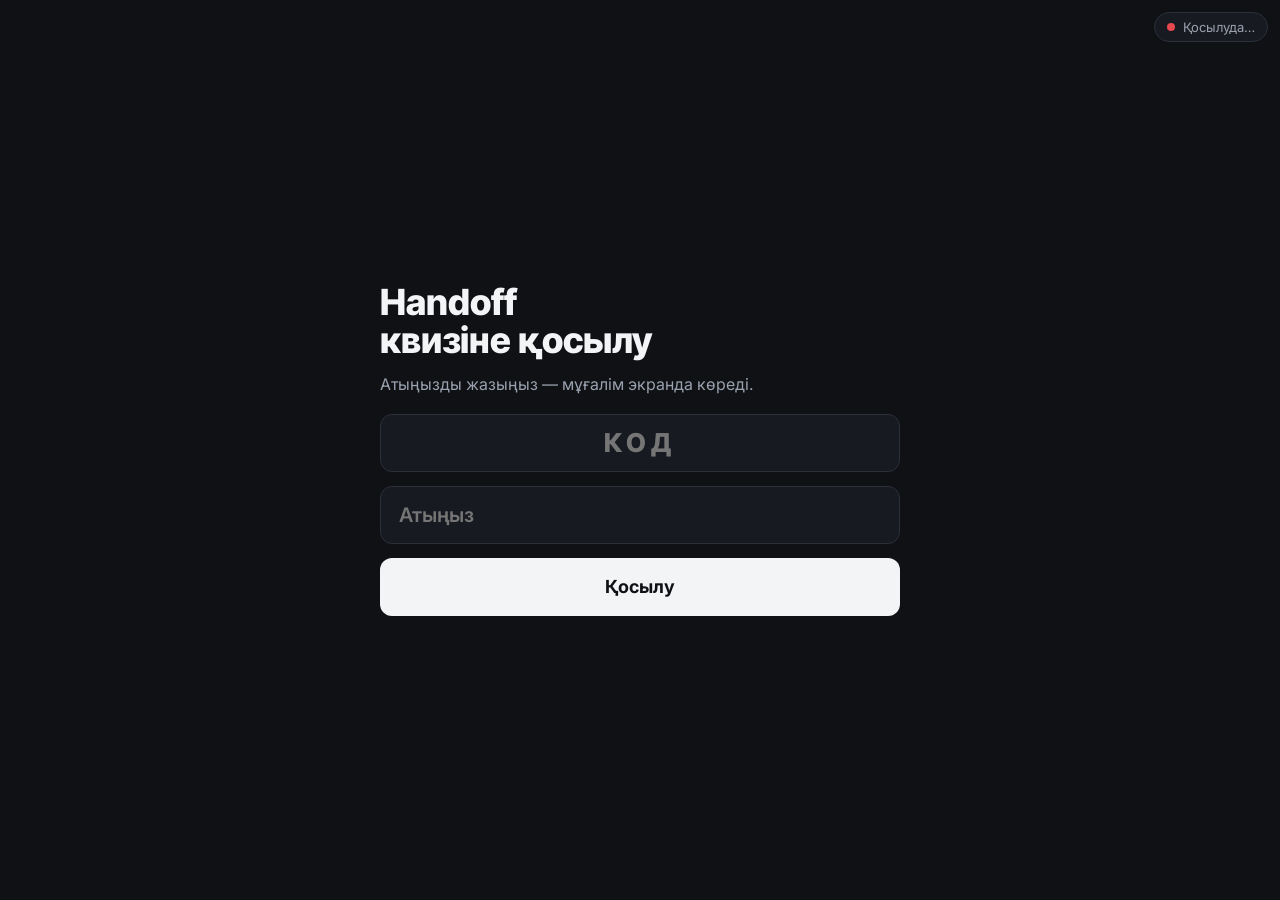
==== index.html @ 0ecdb3b4 "Handoff live quiz Co-Authored-By: Claude Opus 5.5 <noreply@anthropic.com> Claude-Session: https://cl" ====
<!DOCTYPE html>
<html lang="kk">
<head>
<meta charset="utf-8">
<meta name="viewport" content="width=device-width, initial-scale=1, maximum-scale=1, viewport-fit=cover">
<meta name="theme-color" content="#0F1115">
<title>Handoff · Квиз</title>
<link rel="preconnect" href="https://fonts.googleapis.com">
<link rel="preconnect" href="https://fonts.gstatic.com" crossorigin>
<link rel="stylesheet" href="https://fonts.googleapis.com/css2?family=Inter+Tight:wght@600;800&family=Inter:wght@400;500;600;700&display=swap">
<style>
:root{
  --bg:#0F1115;--s1:#171A21;--s2:#1F232C;--line:#2A2F3A;--tx:#F3F4F6;--mut:#9AA1AE;
  --a0:#E5484D;--a1:#3E7BFA;--a2:#F5A524;--a3:#2FB36D;--ok:#2FB36D;--bad:#E5484D;--ice:#9BDCFF;
  --disp:"Inter Tight",Inter,system-ui,-apple-system,"Segoe UI",Roboto,sans-serif;
  --txt:Inter,system-ui,-apple-system,"Segoe UI",Roboto,sans-serif;
}
*{box-sizing:border-box;-webkit-tap-highlight-color:transparent}
html,body{margin:0;height:100%;background:var(--bg);color:var(--tx);font-family:var(--txt)}
body{overflow-x:hidden}
button{font:inherit;color:inherit;border:0;background:none;cursor:pointer;padding:0}
input{font:inherit}
.hidden{display:none!important}
.disp{font-family:var(--disp);letter-spacing:-.02em}
.mut{color:var(--mut)}
.btn{display:inline-flex;align-items:center;justify-content:center;gap:10px;height:52px;padding:0 24px;border-radius:12px;background:var(--tx);color:var(--bg);font-weight:700;font-size:17px;transition:transform .12s,opacity .2s}
.btn:active{transform:scale(.97)}
.btn.ghost{background:var(--s2);color:var(--tx)}
.btn[disabled]{opacity:.4;pointer-events:none}
.net{position:fixed;top:12px;right:12px;z-index:50;display:flex;align-items:center;gap:8px;font-size:13px;color:var(--mut);background:var(--s1);border:1px solid var(--line);padding:6px 12px;border-radius:999px}
.net i{width:8px;height:8px;border-radius:50%;background:var(--bad)}
.net.on i{background:var(--ok)}
.net.on{opacity:.0;pointer-events:none;transition:opacity .6s 1.5s}
.shape{width:28px;height:28px;flex:none}
@keyframes pop{0%{transform:scale(.6);opacity:0}70%{transform:scale(1.06)}100%{transform:scale(1);opacity:1}}
@keyframes up{from{transform:translateY(14px);opacity:0}to{transform:none;opacity:1}}
@keyframes shake{0%,100%{transform:none}20%{transform:translateX(-10px)}40%{transform:translateX(9px)}60%{transform:translateX(-6px)}80%{transform:translateX(4px)}}
.up{animation:up .35s ease both}

/* ---------- HOST ---------- */
.host{min-height:100vh;display:flex;flex-direction:column;padding:28px 40px 24px}
.htop{display:flex;align-items:center;justify-content:space-between;gap:20px;min-height:44px}
.tag{font-size:15px;font-weight:600;color:var(--mut);letter-spacing:.02em}
.hbody{flex:1;display:flex;flex-direction:column;justify-content:center;padding:20px 0}
.hctl{display:flex;justify-content:space-between;align-items:center;gap:12px}
.lobby{display:grid;grid-template-columns:minmax(0,1.05fr) minmax(0,1fr);gap:48px;align-items:center}
.lobby h1{font-size:clamp(34px,4vw,58px);line-height:1.02;margin:0 0 14px;font-weight:800}
.joinbox{background:var(--s1);border:1px solid var(--line);border-radius:20px;padding:22px 26px;margin-top:22px}
.joinbox .lbl{font-size:14px;color:var(--mut);font-weight:600;margin-bottom:8px}
.joinbox .url{font-size:clamp(18px,1.8vw,24px);font-weight:600;word-break:break-all}
.code{font-family:var(--disp);font-weight:800;font-size:clamp(48px,6vw,88px);letter-spacing:.08em;line-height:1}
.pl{display:flex;flex-wrap:wrap;gap:10px;align-content:flex-start;max-height:58vh;overflow:auto}
.plbox{background:var(--s1);border:1px solid var(--line);border-radius:20px;padding:24px 26px;min-height:46vh}
.chip{background:var(--s2);border:1px solid var(--line);border-radius:999px;padding:12px 20px;font-weight:600;font-size:20px;animation:pop .35s ease both}
.chip:hover{border-color:var(--bad);text-decoration:line-through}
.count{font-family:var(--disp);font-size:20px;font-weight:800;margin-bottom:14px}
.qhead{display:flex;align-items:center;gap:24px}
.timer{font-family:var(--disp);font-weight:800;font-size:56px;min-width:90px;text-align:center}
.bar{height:6px;background:var(--s2);border-radius:6px;overflow:hidden;margin:18px 0 26px}
.bar i{display:block;height:100%;background:var(--tx);width:100%;transform-origin:left}
.qtext{font-family:var(--disp);font-weight:800;font-size:clamp(30px,3.6vw,52px);line-height:1.12;margin:0;flex:1}
.hgrid{display:grid;grid-template-columns:minmax(0,1fr) 300px;gap:28px;align-items:stretch}
.tiles{display:grid;grid-template-columns:1fr 1fr;gap:14px}
.tile{position:relative;overflow:hidden;display:flex;align-items:center;gap:16px;padding:22px 24px;border-radius:14px;font-weight:700;font-size:clamp(18px,1.8vw,26px);min-height:96px;transition:opacity .35s,transform .35s}
.tile .cnt{margin-left:auto;font-family:var(--disp);font-weight:800;font-size:30px}
.tile .fill{position:absolute;left:0;bottom:0;height:6px;background:rgba(255,255,255,.55);transition:width .8s ease}
.t0{background:var(--a0)}.t1{background:var(--a1)}.t2{background:var(--a2);color:#1A1405}.t3{background:var(--a3)}
.tile.off{opacity:.22}
.tile.win{box-shadow:0 0 0 4px var(--tx)}
.side{background:var(--s1);border:1px solid var(--line);border-radius:16px;padding:18px;display:flex;flex-direction:column;gap:14px;min-height:0}
.big{font-family:var(--disp);font-weight:800;font-size:44px;line-height:1}
.feed{display:flex;flex-direction:column;gap:8px;overflow:hidden;flex:1}
.ev{font-size:15px;line-height:1.35;padding:10px 12px;background:var(--s2);border-radius:10px;animation:up .3s ease both}
.ev b{font-weight:700}
.ev.fr{border-left:3px solid var(--ice)}.ev.sh{border-left:3px solid var(--a2)}.ev.x2{border-left:3px solid var(--a3)}.ev.ff{border-left:3px solid var(--a1)}
.board{display:flex;flex-direction:column;gap:12px;max-width:900px;width:100%;margin:0 auto}
.row{display:grid;grid-template-columns:56px 1fr auto;align-items:center;gap:16px;background:var(--s1);border:1px solid var(--line);border-radius:14px;padding:16px 22px;font-size:24px;font-weight:700;animation:up .4s ease both}
.row .n{font-family:var(--disp);font-weight:800;color:var(--mut)}
.row .sc{font-family:var(--disp);font-weight:800}
.row .d{font-size:15px;color:var(--ok);font-weight:700;margin-left:12px}
.row.first{background:var(--tx);color:var(--bg)}.row.first .n{color:var(--bg)}
.h2{font-family:var(--disp);font-weight:800;font-size:clamp(34px,4vw,56px);margin:0 0 28px;text-align:center}
.podium{display:flex;align-items:flex-end;justify-content:center;gap:18px;margin:10px 0 30px}
.pod{width:min(240px,28vw);text-align:center}
.pod .nm{font-size:24px;font-weight:700;margin-bottom:10px;word-break:break-word;animation:up .5s ease both}
.pod .blk{border-radius:14px 14px 0 0;background:var(--s2);border:1px solid var(--line);border-bottom:0;display:flex;flex-direction:column;align-items:center;padding-top:18px;gap:6px;transform-origin:bottom;animation:grow .9s cubic-bezier(.2,.8,.2,1) both}
.pod .pl1{background:var(--tx);color:var(--bg)}
.pod .place{font-family:var(--disp);font-weight:800;font-size:56px;line-height:1}
.pod .pts{font-size:16px;font-weight:600;opacity:.75}
@keyframes grow{from{transform:scaleY(0)}to{transform:scaleY(1)}}

/* ---------- PLAYER ---------- */
.ply{min-height:100vh;min-height:100dvh;display:flex;flex-direction:column;padding:max(16px,env(safe-area-inset-top)) 16px max(16px,env(safe-area-inset-bottom))}
.pc{flex:1;display:flex;flex-direction:column;justify-content:center;gap:14px;max-width:520px;width:100%;margin:0 auto}
.pc h1{font-family:var(--disp);font-weight:800;font-size:36px;line-height:1.05;margin:0}
.field{width:100%;height:58px;border-radius:12px;border:1px solid var(--line);background:var(--s1);color:var(--tx);padding:0 18px;font-size:20px;font-weight:600;outline:none}
.field:focus{border-color:var(--mut)}
.field.codef{text-transform:uppercase;letter-spacing:.2em;font-family:var(--disp);font-weight:800;text-align:center;font-size:26px}
.pbar{display:flex;align-items:center;justify-content:space-between;gap:10px;font-size:14px;font-weight:600;color:var(--mut)}
.pbar .me{color:var(--tx);max-width:50%;overflow:hidden;text-overflow:ellipsis;white-space:nowrap}
.ptimer{height:5px;background:var(--s2);border-radius:5px;overflow:hidden;margin:10px 0 4px}
.ptimer i{display:block;height:100%;background:var(--tx);transform-origin:left}
.pq{font-family:var(--disp);font-weight:800;font-size:clamp(21px,5.6vw,28px);line-height:1.18;margin:14px 0}
.answers{display:grid;grid-template-columns:1fr;gap:10px}
.ans{display:flex;align-items:center;gap:14px;text-align:left;padding:16px;border-radius:14px;font-weight:700;font-size:17px;line-height:1.25;min-height:68px;transition:transform .12s,opacity .25s}
.ans:active{transform:scale(.97)}
.ans.gone{opacity:.12;pointer-events:none}
.ans.dim{opacity:.3}
.ans.pick{box-shadow:0 0 0 3px var(--tx)}
.pw{display:grid;grid-template-columns:repeat(3,1fr);gap:8px;margin-top:12px}
.pwb{position:relative;display:flex;flex-direction:column;align-items:center;gap:4px;padding:10px 4px;border-radius:12px;background:var(--s1);border:1px solid var(--line);font-size:13px;font-weight:600}
.pwb svg{width:22px;height:22px}
.pwb .k{position:absolute;top:6px;right:8px;font-size:12px;color:var(--mut);font-weight:700}
.pwb[disabled]{opacity:.3;pointer-events:none}
.pwb.on{border-color:var(--a3);color:var(--a3)}
.shld{display:flex;align-items:center;gap:8px;font-size:13px;color:var(--mut);margin-top:8px;justify-content:center}
.shld svg{width:16px;height:16px}
.wait{text-align:center;display:flex;flex-direction:column;align-items:center;gap:14px}
.ring{width:84px;height:84px;border-radius:50%;border:4px solid var(--s2);border-top-color:var(--tx);animation:spin 1s linear infinite}
@keyframes spin{to{transform:rotate(360deg)}}
.res{flex:1;display:flex;flex-direction:column;align-items:center;justify-content:center;text-align:center;gap:10px;border-radius:20px;padding:28px}
.res.good{background:var(--ok)}.res.bad{background:var(--bad);animation:shake .5s ease}.res.none{background:var(--s1)}
.res .big{font-size:52px}
.res .pts{font-family:var(--disp);font-weight:800;font-size:30px;background:rgba(0,0,0,.18);padding:8px 18px;border-radius:999px}
.res .rk{font-size:17px;font-weight:600;opacity:.9}
.sheet{position:fixed;inset:0;z-index:30;background:rgba(0,0,0,.55);display:flex;align-items:flex-end}
.sheet .in{width:100%;max-height:75vh;overflow:auto;background:var(--s1);border-radius:20px 20px 0 0;padding:20px 16px max(20px,env(safe-area-inset-bottom));animation:up .25s ease both}
.sheet h3{margin:0 0 4px;font-family:var(--disp);font-size:22px}
.tg{display:flex;justify-content:space-between;align-items:center;width:100%;padding:14px 16px;border-radius:12px;background:var(--s2);margin-top:8px;font-weight:600;font-size:17px}
.toast{position:fixed;left:50%;bottom:max(24px,env(safe-area-inset-bottom));transform:translateX(-50%);z-index:60;background:var(--tx);color:var(--bg);padding:12px 18px;border-radius:12px;font-weight:600;font-size:15px;max-width:90vw;text-align:center;animation:up .25s ease both}
/* ice */
#ice{position:fixed;inset:0;z-index:40;display:flex;flex-direction:column;align-items:center;justify-content:center;gap:10px;text-align:center;padding:24px;color:#08263A;
  background:radial-gradient(120% 80% at 50% 45%,#EAF7FF 0%,#CDEBFD 55%,#A9D9F7 100%);
  user-select:none;-webkit-user-select:none;touch-action:manipulation;animation:freeze .35s ease both}
#ice.melt{animation:melt .5s ease forwards}
#ice.hit{animation:hit .12s ease}
#ice svg.frost{position:absolute;inset:0;width:100%;height:100%;pointer-events:none}
#ice .flake{position:absolute;color:#fff;opacity:.55;pointer-events:none}
#ice .flake svg{width:100%;height:100%}
#ice .it1{font-family:var(--disp);font-weight:800;font-size:34px;position:relative}
#ice .it2{font-size:17px;font-weight:600;position:relative}
#ice .taps{position:relative;font-family:var(--disp);font-weight:800;font-size:64px;line-height:1}
#ice path.crack{stroke:#5FA9D6;stroke-width:3;fill:none;stroke-linecap:round;opacity:0;transition:opacity .15s}
@keyframes freeze{from{opacity:0;transform:scale(1.04)}to{opacity:1;transform:none}}
@keyframes melt{to{opacity:0;transform:scale(1.03)}}
@keyframes hit{50%{transform:scale(.985) rotate(-.4deg)}}
canvas#cf{position:fixed;inset:0;width:100%;height:100%;pointer-events:none;z-index:45}
@media (max-width:900px){.lobby,.hgrid{grid-template-columns:1fr}.host{padding:20px}}
@media (min-width:600px){.answers{grid-template-columns:1fr 1fr}.ans{min-height:110px}}
</style>
</head>
<body>
<div id="net" class="net"><i></i><span>Қосылуда…</span></div>
<div id="app"></div>
<canvas id="cf" class="hidden"></canvas>
<script src="mqtt.min.js"></script>
<script>
"use strict";
const QUESTIONS = [{"q": "Handoff дегеніміз не?", "a": ["Макетті басып шығару", "Макетті әзірлеушіге беру процесі", "Клиентпен түсті келісу", "Файлды мұрағатқа салу"], "c": 2, "t": 20}, {"q": "Әзірлеушіге берілетін файлда қабаттар қалай аталуы керек?", "a": ["«Слой 1», «копия 2»", "Атауы маңызды емес", "Мағынасына қарай: header, btn-buy", "Тек нөмірмен: 1, 2, 3"], "c": 3, "t": 20}, {"q": "Иконканы әзірлеушіге қандай форматта берген дұрыс?", "a": ["SVG", "JPG", "GIF", "PSD"], "c": 1, "t": 20}, {"q": "Түсті әзірлеушіге қалай береміз?", "a": ["«Ашық көк сияқты»", "Скриншот жібереміз", "CMYK пайызымен", "HEX кодымен: #1E6FFF"], "c": 4, "t": 20}, {"q": "Файл атауындағы @2x нені білдіреді?", "a": ["Екі көшірме", "Екі есе үлкен (Retina экрандар үшін)", "Екінші нұсқа", "Сапасы екі есе төмен"], "c": 2, "t": 20}, {"q": "Сайттағы фотосуретті қандай форматта береміз?", "a": ["JPG немесе WebP", "SVG", "PSD", "TIFF"], "c": 1, "t": 20}, {"q": "Спецификацияға (spec) не кіреді?", "a": ["Дизайнердің аты-жөні", "Тек файл көлемі", "Өлшемдер, шегіністер, қаріптер, түстер", "Түс психологиясы"], "c": 3, "t": 20}, {"q": "Батырманың hover күйі дегеніміз не?", "a": ["Батырма жасырын тұр", "Тінтуір үстіне келгендегі күйі", "Батырма жүктеліп жатыр", "Батырма өшірулі"], "c": 2, "t": 20}, {"q": "Photoshop-та ассетті қалай экспорттаймыз?", "a": ["Изображение → Размер изображения", "Слои → Стиль слоя", "Фильтр → Галерея фильтров", "Файл → Экспортировать → Экспортировать как"], "c": 4, "t": 30}, {"q": "Бос және жасырын қабаттарды неге жоямыз?", "a": ["Әзірлеуші шатаспауы үшін", "Түс жақсаруы үшін", "Photoshop солай талап етеді", "Жоюдың қажеті жоқ"], "c": 1, "t": 20}, {"q": "Ассет файлының дұрыс атауы қайсы?", "a": ["Безымянный-1.png", "Иконка ЖАҢА (2).svg", "icon-cart.svg", "123.svg"], "c": 3, "t": 20}, {"q": "Қаріп туралы әзірлеушіге не айтамыз?", "a": ["Тек атауын", "Атауы, өлшемі (px), жуандығы, жол аралығы", "Тек түсін", "Ештеңе айтпаймыз"], "c": 2, "t": 20}, {"q": "Қабаттарды блок бойынша жинау үшін не істейміз?", "a": ["Объединить слои (Ctrl+E)", "Растрировать слой", "Удалить слой", "Сгруппировать (Ctrl+G)"], "c": 4, "t": 20}, {"q": "Элементтер арасындағы қашықтықты өлшейтін құрал:", "a": ["Пипетка", "Линейка (I)", "Штамп (S)", "Лассо (L)"], "c": 2, "t": 20}, {"q": "Handoff не үшін керек?", "a": ["Әзірлеуші болжамайды, қате мен сұрақ азаяды", "Файл кішірейеді", "Дизайнер жұмыс істемей демалады", "Клиент дизайнды көрмейді"], "c": 1, "t": 20}];
const NS = "hfq1";
const BROKERS = ["wss://broker.emqx.io:8084/mqtt","wss://broker.hivemq.com:8884/mqtt","wss://test.mosquitto.org:8081"];
const PARAMS = new URLSearchParams(location.search);
const IS_HOST = PARAMS.has("host");
const FREEZE_MS = 4500, FREEZE_TAPS = 6;

/* ---------- utils ---------- */
const $ = s => document.querySelector(s);
const app = $("#app");
const esc = s => String(s == null ? "" : s).replace(/[&<>"']/g, c => ({"&":"&amp;","<":"&lt;",">":"&gt;",'"':"&quot;","'":"&#39;"}[c]));
const rid = (n, abc) => { abc = abc || "abcdefghijkmnpqrstuvwxyz23456789"; let s = ""; const a = new Uint32Array(n); (crypto || window.msCrypto).getRandomValues(a); for (const x of a) s += abc[x % abc.length]; return s; };
const store = {
  get(k){ try { return JSON.parse(localStorage.getItem(NS + k)); } catch(e) { return null; } },
  set(k,v){ try { localStorage.setItem(NS + k, JSON.stringify(v)); } catch(e) {} },
  del(k){ try { localStorage.removeItem(NS + k); } catch(e) {} }
};
const SHAPES = [
  '<svg class="shape" viewBox="0 0 28 28"><path d="M14 4 25 23H3z" fill="currentColor"/></svg>',
  '<svg class="shape" viewBox="0 0 28 28"><path d="M14 2.5 25.5 14 14 25.5 2.5 14z" fill="currentColor"/></svg>',
  '<svg class="shape" viewBox="0 0 28 28"><circle cx="14" cy="14" r="11" fill="currentColor"/></svg>',
  '<svg class="shape" viewBox="0 0 28 28"><rect x="4" y="4" width="20" height="20" rx="2" fill="currentColor"/></svg>'
];
const ICON = {
  fr: '<svg viewBox="0 0 24 24" fill="none" stroke="currentColor" stroke-width="2" stroke-linecap="round"><path d="M12 2v20M3.3 7l17.4 10M20.7 7 3.3 17M9 4l3 2 3-2M9 20l3-2 3 2"/></svg>',
  x2: '<svg viewBox="0 0 24 24" fill="none" stroke="currentColor" stroke-width="2" stroke-linecap="round" stroke-linejoin="round"><path d="M4 8l6 8M10 8l-6 8M14 9.5a2.5 2.5 0 0 1 5 0c0 2.5-5 4-5 6.5h5"/></svg>',
  ff: '<svg viewBox="0 0 24 24" fill="none" stroke="currentColor" stroke-width="2" stroke-linecap="round"><rect x="3" y="4" width="7" height="7" rx="1.5"/><rect x="14" y="13" width="7" height="7" rx="1.5"/><path d="M14 5l7 5M21 5l-7 5M3 14l7 5M10 14l-7 5" opacity=".5"/></svg>',
  sh: '<svg viewBox="0 0 24 24" fill="none" stroke="currentColor" stroke-width="2" stroke-linejoin="round"><path d="M12 3l8 3v6c0 4.5-3.4 8-8 9-4.6-1-8-4.5-8-9V6z"/></svg>'
};
function vibrate(p){ try { navigator.vibrate && navigator.vibrate(p); } catch(e) {} }
function toast(t){ const old = $(".toast"); if (old) old.remove(); const d = document.createElement("div"); d.className = "toast"; d.textContent = t; document.body.appendChild(d); setTimeout(() => d.remove(), 2800); }
function setNet(on, text){ const n = $("#net"); n.classList.toggle("on", !!on); n.querySelector("span").textContent = on ? "Қосылды" : (text || "Қосылуда…"); }
function confetti(){
  const c = $("#cf"); c.classList.remove("hidden"); const ctx = c.getContext("2d");
  const W = c.width = innerWidth * devicePixelRatio, H = c.height = innerHeight * devicePixelRatio;
  const cols = ["#E5484D","#3E7BFA","#F5A524","#2FB36D","#F3F4F6"];
  const ps = Array.from({length: 90}, () => ({x: W/2 + (Math.random()-.5)*W*.3, y: H*.45, vx: (Math.random()-.5)*W*.03, vy: -Math.random()*H*.03 - H*.008, r: Math.random()*Math.PI, s: (6 + Math.random()*8)*devicePixelRatio, c: cols[Math.random()*5|0]}));
  const t0 = performance.now();
  (function f(t){ const k = (t - t0)/1400; ctx.clearRect(0,0,W,H);
    for (const p of ps){ p.x += p.vx; p.y += p.vy; p.vy += H*.0011; p.r += .2; ctx.save(); ctx.translate(p.x,p.y); ctx.rotate(p.r); ctx.globalAlpha = Math.max(0, 1-k); ctx.fillStyle = p.c; ctx.fillRect(-p.s/2,-p.s/4,p.s,p.s/2); ctx.restore(); }
    if (k < 1) requestAnimationFrame(f); else { ctx.clearRect(0,0,W,H); c.classList.add("hidden"); } })(t0);
}
function brokerUrl(i){ return PARAMS.get("broker") || BROKERS[i % BROKERS.length]; }
function connect(bi, onConnect, onMsg){
  setNet(false);
  const c = mqtt.connect(brokerUrl(bi), {clientId: NS + "_" + rid(12), keepalive: 30, reconnectPeriod: 2000, connectTimeout: 8000, clean: true});
  c.on("connect", () => { setNet(true); onConnect(c); });
  c.on("reconnect", () => setNet(false, "Қайта қосылуда…"));
  c.on("offline", () => setNet(false, "Байланыс жоқ"));
  c.on("error", () => {});
  c.on("message", (t, buf) => { let m; try { m = JSON.parse(buf.toString()); } catch(e) { return; } try { onMsg(t, m); } catch(e) { console.error(e); } });
  return c;
}
const T = room => NS + "/" + room + "/";

/* =====================================================================
   HOST
   ===================================================================== */
function Host(){
  let H = store.get("host");
  const fresh = () => ({room: rid(5, "ABCDEFGHJKLMNPQRSTUVWXYZ23456789"), b: +(PARAMS.get("b") || 0), phase: "lobby", qi: -1, players: {}, ans: {}, counts: [0,0,0,0], qEnd: 0, feed: [], prevRank: {}});
  if (!H || !H.room) H = fresh();
  let client = null, tick = null, pubTimer = null, connectedOnce = false;
  const save = () => store.set("host", H);
  const total = QUESTIONS.length;
  const pids = () => Object.keys(H.players);
  const joinUrl = () => { const u = new URL(location.href); u.search = ""; u.hash = ""; u.searchParams.set("r", H.room); if (H.b) u.searchParams.set("b", H.b); if (PARAMS.get("broker")) u.searchParams.set("broker", PARAMS.get("broker")); return u.toString(); };

  function start(){
    client && client.end(true);
    connectedOnce = false;
    client = connect(H.b, c => {
      connectedOnce = true;
      c.subscribe(T(H.room) + "i", {qos: 1});
      pubState(); pids().forEach(pubPlayer);
    }, onMsg);
    setTimeout(() => { if (!connectedOnce) render(); }, 9000);
    save(); render();
    clearInterval(tick); tick = setInterval(onTick, 200);
    clearInterval(pubTimer); pubTimer = setInterval(() => { if (H.phase === "question") pubState(); }, 1000);
  }
  function pub(topic, obj, retain){ if (client && client.connected) client.publish(T(H.room) + topic, JSON.stringify(obj), {qos: 1, retain: !!retain}); }
  function ranked(){ return pids().sort((a,b) => H.players[b].score - H.players[a].score || H.players[a].name.localeCompare(H.players[b].name)); }
  function addFeed(kind, html){ H.feed.unshift({k: kind, h: html, id: rid(6)}); H.feed = H.feed.slice(0, 7); }
  function note(pid, text){ const p = H.players[pid]; if (p) p.note = {id: rid(6), t: text}; }

  function pubState(){
    const q = QUESTIONS[H.qi];
    const st = {v: 1, phase: H.phase, qi: H.qi, total, n: pids().length, answered: Object.keys(H.ans).length};
    if (H.phase === "question" || H.phase === "reveal"){ st.q = {text: q.q, answers: q.a, time: q.t}; }
    if (H.phase === "question"){
      st.endsIn = Math.max(0, H.qEnd - Date.now());
      st.roster = ranked().slice(0, 40).map(id => [id, H.players[id].name]);
    }
    if (H.phase === "reveal"){ st.correct = q.c - 1; st.counts = H.counts; }
    if (H.phase === "board" || H.phase === "final"){ st.top = ranked().slice(0, 10).map(id => ({n: H.players[id].name, s: H.players[id].score})); }
    pub("s", st, true);
  }
  function pubPlayer(pid){
    const p = H.players[pid]; if (!p) return;
    const r = ranked();
    pub("p/" + pid, {name: p.name, score: p.score, rank: r.indexOf(pid) + 1, of: r.length, streak: p.streak, pw: p.pw, x2on: p.x2on ? H.qi : -1, hide: p.hide, frozen: p.frozen, last: p.last, locked: H.ans[pid] ? {qi: H.qi, a: H.ans[pid].a} : null, note: p.note, kicked: !!p.kicked}, true);
  }

  function onMsg(topic, m){
    if (!m || typeof m.pid !== "string" || m.pid.length > 40) return;
    const pid = m.pid, p = H.players[pid];
    if (m.t === "join"){
      let name = String(m.name || "").replace(/\s+/g, " ").trim().slice(0, 18);
      if (!name) return;
      if (p){ if (p.kicked) { pubPlayer(pid); return; } pubPlayer(pid); pubState(); return; }
      if (H.phase === "final") return;
      const taken = new Set(Object.values(H.players).map(x => x.name.toLowerCase()));
      let nm = name, k = 2; while (taken.has(nm.toLowerCase())) nm = name + " " + (k++);
      H.players[pid] = {name: nm, score: 0, streak: 0, pw: {fr: 1, x2: 1, ff: 1, sh: 1}, x2on: false, hide: null, frozen: null, last: null, note: null};
      save(); pubPlayer(pid); pubState(); render(); return;
    }
    if (!p || p.kicked) return;
    if (m.t === "ans"){
      if (H.phase !== "question" || m.qi !== H.qi || H.ans[pid]) { pubPlayer(pid); return; }
      const a = m.a | 0; if (a < 0 || a > 3) return;
      if (Date.now() > H.qEnd + 400) { pubPlayer(pid); return; }
      if (p.hide && p.hide.qi === H.qi && p.hide.idx.includes(a)) return;
      H.ans[pid] = {a, left: Math.max(0, H.qEnd - Date.now())};
      H.counts[a]++;
      save(); pubPlayer(pid); pubState();
      if (Object.keys(H.ans).length >= pids().filter(id => !H.players[id].kicked).length) reveal();
      else render();
      return;
    }
    if (m.t === "pw"){
      if (H.phase !== "question" || m.qi !== H.qi) return;
      if (H.ans[pid]) { note(pid, "Жауап берген соң қолдануға болмайды"); pubPlayer(pid); return; }
      const q = QUESTIONS[H.qi];
      if (m.k === "x2" && p.pw.x2 > 0 && !p.x2on){
        p.pw.x2--; p.x2on = true; addFeed("x2", `<b>${esc(p.name)}</b> екі есе ұпайға ойнап жатыр`);
      } else if (m.k === "ff" && p.pw.ff > 0 && !(p.hide && p.hide.qi === H.qi)){
        const wrong = [0,1,2,3].filter(i => i !== q.c - 1).sort(() => Math.random() - .5).slice(0, 2);
        p.pw.ff--; p.hide = {qi: H.qi, idx: wrong}; addFeed("ff", `<b>${esc(p.name)}</b> 50/50 қолданды`);
      } else if (m.k === "fr" && p.pw.fr > 0){
        const tp = H.players[m.target];
        if (!tp || m.target === pid || tp.kicked) return;
        if (H.ans[m.target]) { note(pid, tp.name + " жауап беріп қойды — мұздату сақталды"); pubPlayer(pid); return; }
        if (tp.frozen && tp.frozen.qi === H.qi) { note(pid, tp.name + " қазір де мұзда тұр"); pubPlayer(pid); return; }
        p.pw.fr--;
        if (tp.pw.sh > 0){
          tp.pw.sh--; note(m.target, p.name + " сізді мұздатқысы келді — қалқан қорғады!"); note(pid, tp.name + " қалқанмен қорғанды");
          addFeed("sh", `<b>${esc(tp.name)}</b> қалқанмен <b>${esc(p.name)}</b> мұзын тойтарды`);
        } else {
          tp.frozen = {id: rid(6), qi: H.qi, by: p.name}; note(pid, tp.name + " мұздатылды!");
          addFeed("fr", `<b>${esc(p.name)}</b> → <b>${esc(tp.name)}</b> мұздатты`);
        }
        pubPlayer(m.target);
      } else return;
      save(); pubPlayer(pid); render();
    }
  }

  function startQ(){
    if (H.qi + 1 >= total) return finish();
    H.qi++; H.phase = "question"; H.ans = {}; H.counts = [0,0,0,0]; H.feed = [];
    for (const id of pids()){ const p = H.players[id]; p.x2on = false; p.hide = null; p.frozen = null; }
    H.qEnd = Date.now() + QUESTIONS[H.qi].t * 1000;
    save(); pubState(); pids().forEach(pubPlayer); render();
  }
  function reveal(){
    if (H.phase !== "question") return;
    const q = QUESTIONS[H.qi], T0 = q.t * 1000;
    H.prevRank = {}; ranked().forEach((id, i) => H.prevRank[id] = i);
    for (const id of pids()){
      const p = H.players[id], a = H.ans[id];
      if (a && a.a === q.c - 1){
        let pts = Math.round(500 + 500 * Math.min(1, a.left / T0)) + Math.min(p.streak, 3) * 100;
        if (p.x2on) pts *= 2;
        p.streak++; p.score += pts; p.last = {qi: H.qi, ok: true, pts, a: a.a};
        if (p.streak % 3 === 0){ p.pw.fr++; note(id, p.streak + " рет қатарынан дұрыс! +1 мұздату"); }
      } else {
        p.streak = 0; p.last = {qi: H.qi, ok: false, pts: 0, a: a ? a.a : null};
      }
      p.x2on = false;
    }
    H.phase = "reveal"; save(); pubState(); pids().forEach(pubPlayer); render();
  }
  function board(){ H.phase = "board"; save(); pubState(); render(); }
  function finish(){ H.phase = "final"; save(); pubState(); pids().forEach(pubPlayer); render(); }
  function next(){
    if (H.phase === "lobby") { if (pids().length) startQ(); }
    else if (H.phase === "question") reveal();
    else if (H.phase === "reveal") board();
    else if (H.phase === "board") (H.qi + 1 >= total ? finish() : startQ());
  }
  function onTick(){
    if (H.phase !== "question") return;
    const left = H.qEnd - Date.now();
    const t = $("#htime"), b = $("#hbar");
    if (t) t.textContent = Math.max(0, Math.ceil(left / 1000));
    if (b) b.style.transform = `scaleX(${Math.max(0, left / (QUESTIONS[H.qi].t * 1000))})`;
    if (left <= 0) reveal();
  }
  document.addEventListener("keydown", e => { if (e.target.tagName === "INPUT" || e.target.tagName === "BUTTON") return; if (e.code === "Space" || e.code === "Enter" || e.code === "ArrowRight") { e.preventDefault(); next(); } });

  function ctlBar(primary){
    return `<div class="hctl"><div style="display:flex;gap:10px"><button class="btn ghost" id="reset">Жаңа ойын</button></div>
      ${primary ? `<button class="btn" id="next">${primary}</button>` : ""}</div>`;
  }
  function bind(){
    const n = $("#next"); if (n) n.onclick = next;
    const r = $("#reset"); if (r) r.onclick = () => {
      if (r.dataset.c !== "1"){ r.dataset.c = "1"; r.textContent = "Растау: бәрі өшеді"; setTimeout(() => { r.dataset.c = ""; r.textContent = "Жаңа ойын"; }, 3000); return; }
      pub("s", {v: 1, phase: "closed"}, true); H = fresh(); start();
    };
  }
  function render(){
    const head = `<div class="htop"><span class="tag">СОӨЖ · Handoff · дизайнер әзірлеушіге не береді</span><span class="tag">${H.phase === "lobby" || H.phase === "final" ? "" : `${H.qi + 1} / ${total}`}</span></div>`;
    if (H.phase === "lobby"){
      const ps = pids();
      app.innerHTML = `<div class="host">${head}<div class="hbody"><div class="lobby">
        <div class="up">
          <h1 class="disp">Телефонмен ойынға қосылыңыз</h1>
          <p class="mut" style="font-size:20px;margin:0;max-width:560px">Discord чаттағы сілтемені ашыңыз немесе сайтқа кіріп, кодты енгізіңіз.</p>
          <div class="joinbox">
            <div class="lbl">Ойын коды</div>
            <div class="code">${H.room}</div>
            <div class="lbl" style="margin-top:16px">Сілтеме</div>
            <div class="url">${esc(joinUrl().replace(/^https?:\/\//, ""))}</div>
            <div style="display:flex;gap:10px;margin-top:18px;flex-wrap:wrap">
              <button class="btn ghost" id="copy">Сілтемені көшіру</button>
              ${!connectedOnce ? `<button class="btn ghost" id="srv">Басқа сервер (${H.b + 1}/${BROKERS.length})</button>` : ""}
            </div>
          </div>
        </div>
        <div class="plbox">
          <div class="count">${ps.length} ойыншы</div>
          <div class="pl">${ps.map(id => `<button class="chip" data-k="${id}" title="Ойыннан шығару">${esc(H.players[id].name)}</button>`).join("") || `<span class="mut" style="font-size:18px">Ойыншыларды күтудеміз…</span>`}</div>
        </div></div></div>${ctlBar(ps.length ? "Бастау" : "")}</div>`;
      $("#copy").onclick = () => { navigator.clipboard && navigator.clipboard.writeText(joinUrl()).then(() => toast("Көшірілді — Discord чатқа қойыңыз"), () => toast("Көшіру мүмкін болмады")); };
      const srv = $("#srv"); if (srv) srv.onclick = () => { H.b = (H.b + 1) % BROKERS.length; start(); };
      document.querySelectorAll(".chip[data-k]").forEach(b => b.onclick = () => {
        const id = b.dataset.k; if (b.dataset.c !== "1"){ b.dataset.c = "1"; b.textContent = "Шығару?"; setTimeout(render, 2500); return; }
        H.players[id].kicked = true; pubPlayer(id); delete H.players[id]; save(); pubState(); render(); });
    } else if (H.phase === "question" || H.phase === "reveal"){
      const q = QUESTIONS[H.qi], rv = H.phase === "reveal", c = q.c - 1;
      const n = pids().length, done = Object.keys(H.ans).length, max = Math.max(1, ...H.counts);
      const left = Math.max(0, H.qEnd - Date.now());
      app.innerHTML = `<div class="host">${head}<div class="hbody">
        <div class="qhead"><h2 class="qtext">${esc(q.q)}</h2><div class="timer" id="htime">${rv ? "" : Math.ceil(left / 1000)}</div></div>
        <div class="bar"><i id="hbar" style="transform:scaleX(${rv ? 0 : left / (q.t * 1000)})"></i></div>
        <div class="hgrid">
          <div class="tiles">${q.a.map((a, i) => `<div class="tile t${i} ${rv ? (i === c ? "win" : "off") : ""}">${SHAPES[i]}<span>${esc(a)}</span>${rv ? `<span class="cnt">${H.counts[i]}</span><span class="fill" style="width:${H.counts[i] / max * 100}%"></span>` : ""}</div>`).join("")}</div>
          <div class="side">
            <div><div class="big">${done}<span class="mut" style="font-size:24px"> / ${n}</span></div><div class="mut" style="font-size:15px;margin-top:6px">жауап берді</div></div>
            <div class="feed">${H.feed.map(e => `<div class="ev ${e.k}">${e.h}</div>`).join("") || `<div class="mut" style="font-size:14px">Мұздату, 50/50 және ×2 осында көрінеді</div>`}</div>
          </div>
        </div></div>${ctlBar(rv ? "Нәтиже" : "Жауапты көрсету")}</div>`;
    } else if (H.phase === "board"){
      const r = ranked().slice(0, 5);
      app.innerHTML = `<div class="host">${head}<div class="hbody"><h2 class="h2">Көшбасшылар</h2><div class="board">
        ${r.map((id, i) => { const p = H.players[id]; const up = H.qi > 0 && H.prevRank[id] != null && H.prevRank[id] > i;
          return `<div class="row ${i === 0 ? "first" : ""}" style="animation-delay:${i * .07}s"><span class="n">${i + 1}</span><span>${esc(p.name)}${p.last && p.last.ok ? `<span class="d">+${p.last.pts}</span>` : ""}${up ? `<span class="d">▲</span>` : ""}</span><span class="sc">${p.score}</span></div>`; }).join("")}
        </div></div>${ctlBar(H.qi + 1 >= total ? "Қорытынды" : "Келесі сұрақ")}</div>`;
    } else if (H.phase === "final"){
      const r = ranked(); const ord = [1, 0, 2], hs = [190, 260, 140];
      app.innerHTML = `<div class="host">${head}<div class="hbody"><h2 class="h2">Жеңімпаздар</h2>
        <div class="podium">${ord.map((k, j) => r[k] ? `<div class="pod"><div class="nm" style="animation-delay:${.6 + j * .15}s">${esc(H.players[r[k]].name)}</div><div class="blk ${k === 0 ? "pl1" : ""}" style="height:${hs[j]}px;animation-delay:${j * .15}s"><span class="place">${k + 1}</span><span class="pts">${H.players[r[k]].score} ұпай</span></div></div>` : "").join("")}</div>
        <div class="board">${r.slice(3, 8).map((id, i) => `<div class="row" style="font-size:20px;padding:12px 20px"><span class="n">${i + 4}</span><span>${esc(H.players[id].name)}</span><span class="sc">${H.players[id].score}</span></div>`).join("")}</div>
        </div>${ctlBar("")}</div>`;
    }
    bind();
    if (document.activeElement && document.activeElement.blur) document.activeElement.blur();
  }
  start();
}

/* =====================================================================
   PLAYER
   ===================================================================== */
function Player(){
  let room = (PARAMS.get("r") || store.get("room") || "").toUpperCase().replace(/[^A-Z0-9]/g, "").slice(0, 6);
  const bi = +(PARAMS.get("b") || 0);
  let pid = store.get("pid"); if (!pid) { pid = rid(14); store.set("pid", pid); }
  let name = store.get("name") || "";
  let joined = !!(name && room && store.get("joinedRoom") === room);
  let client = null, S = null, P = null, lastScreen = "", myLock = null, raf = 0, deadline = 0;
  const seen = {note: null, frozen: null, res: null};
  let iceTimer = null, sheetOpen = false;

  function send(o){ o.pid = pid; if (client && client.connected) client.publish(T(room) + "i", JSON.stringify(o), {qos: 1}); }
  function go(){
    client && client.end(true);
    client = connect(bi, c => {
      c.subscribe([T(room) + "s", T(room) + "p/" + pid], {qos: 1});
      if (joined) send({t: "join", name});
    }, (topic, m) => {
      if (topic.endsWith("/s")) { S = m; if (S.phase === "question") deadline = performance.now() + (S.endsIn || 0); }
      else { P = m; onPlayerMsg(); }
      render();
    });
  }
  function onPlayerMsg(){
    if (P.kicked){ joined = false; store.del("joinedRoom"); return; }
    if (P.name && P.name !== name) { name = P.name; store.set("name", name); }
    if (P.note && P.note.id !== seen.note){ const first = seen.note === null && lastScreen === ""; seen.note = P.note.id; if (!first) toast(P.note.t); }
    if (P.frozen && P.frozen.id !== seen.frozen){
      seen.frozen = P.frozen.id;
      if (S && S.phase === "question" && P.frozen.qi === S.qi && !(myLock && myLock.qi === S.qi)) freeze(P.frozen.by);
    }
  }

  /* ---- ice ---- */
  function freeze(by){
    unfreeze(true); closeSheet(); vibrate([80, 40, 120]);
    const d = document.createElement("div"); d.id = "ice";
    const cracks = ["M50 50 L32 30 L20 34 L6 18","M50 50 L70 26 L84 30 L96 10","M50 50 L28 66 L14 64 L4 84","M50 50 L68 72 L86 70 L96 92","M50 50 L48 20 L54 4","M50 50 L52 82 L44 98"];
    d.innerHTML = `<svg class="frost" viewBox="0 0 100 100" preserveAspectRatio="none">
        <defs><radialGradient id="g" cx="50%" cy="50%" r="70%"><stop offset="55%" stop-color="#fff" stop-opacity="0"/><stop offset="100%" stop-color="#fff" stop-opacity=".85"/></radialGradient></defs>
        <rect width="100" height="100" fill="url(#g)"/>
        ${cracks.map((p, i) => `<path class="crack" data-i="${i}" d="${p}" vector-effect="non-scaling-stroke"/>`).join("")}
      </svg>
      ${[[8,12,54],[78,8,40],[14,72,46],[80,70,60],[44,88,30],[60,28,26]].map(f => `<span class="flake" style="left:${f[0]}%;top:${f[1]}%;width:${f[2]}px;height:${f[2]}px">${ICON.fr}</span>`).join("")}
      <div class="it1">Мұздатылдыңыз!</div>
      <div class="it2">${esc(by)} сізді мұздатты</div>
      <div class="taps" id="taps">${FREEZE_TAPS}</div>
      <div class="it2">Мұзды сындыру үшін басыңыз</div>`;
    document.body.appendChild(d);
    let left = FREEZE_TAPS;
    const hit = e => { e.preventDefault(); left--; vibrate(25); d.classList.remove("hit"); void d.offsetWidth; d.classList.add("hit");
      const c = d.querySelector(`.crack[data-i="${FREEZE_TAPS - left - 1}"]`); if (c) c.style.opacity = 1;
      const t = $("#taps"); if (t) t.textContent = Math.max(0, left);
      if (left <= 0) unfreeze(); };
    d.addEventListener("pointerdown", hit);
    iceTimer = setTimeout(unfreeze, FREEZE_MS);
  }
  function unfreeze(instant){
    clearTimeout(iceTimer); const d = $("#ice"); if (!d) return;
    if (instant) { d.remove(); return; }
    d.classList.add("melt"); setTimeout(() => d.remove(), 480);
  }

  /* ---- sheet ---- */
  function openSheet(){
    if (!S || !S.roster) return;
    const others = S.roster.filter(r => r[0] !== pid);
    if (!others.length) { toast("Мұздататын адам жоқ"); return; }
    sheetOpen = true;
    const d = document.createElement("div"); d.className = "sheet"; d.id = "sheet";
    d.innerHTML = `<div class="in"><h3>Кімді мұздатамыз?</h3><div class="mut" style="font-size:14px">Ол ${FREEZE_MS / 1000} секунд жауап бере алмайды. Қалқаны болса — қорғанады.</div>
      ${others.map((r, i) => `<button class="tg" data-t="${esc(r[0])}"><span>${esc(r[1])}</span><span class="mut">${i + 1}-орын</span></button>`).join("")}
      <button class="btn ghost" id="cancel" style="width:100%;margin-top:14px">Болдырмау</button></div>`;
    document.body.appendChild(d);
    d.onclick = e => { if (e.target === d) closeSheet(); };
    $("#cancel").onclick = closeSheet;
    d.querySelectorAll(".tg").forEach(b => b.onclick = () => { send({t: "pw", k: "fr", target: b.dataset.t, qi: S.qi}); closeSheet(); });
  }
  function closeSheet(){ sheetOpen = false; const s = $("#sheet"); if (s) s.remove(); }

  /* ---- render ---- */
  function screenKey(){
    if (!joined) return "join";
    if (!S || S.phase === "closed") return "wait0";
    if (P && P.kicked) return "kicked";
    if (S.phase === "lobby") return "lobby";
    if (S.phase === "question") return (myLock && myLock.qi === S.qi) || (P && P.locked && P.locked.qi === S.qi) ? "locked" + S.qi : "q" + S.qi;
    if (S.phase === "reveal") return "rv" + S.qi + (P && P.last ? P.last.qi : "");
    return S.phase + S.qi;
  }
  function top(){ return `<div class="pbar"><span class="me">${esc(name)}</span><span>${P ? P.score + " ұпай" : ""}${S && S.qi >= 0 && S.total ? ` · ${S.qi + 1}/${S.total}` : ""}</span></div>`; }
  function render(){
    const key = screenKey();
    if (key.startsWith("q")) { updatePw(); }
    if (key === lastScreen) return;
    const prev = lastScreen; lastScreen = key;
    if (!key.startsWith("q")) { closeSheet(); }
    if (!(key.startsWith("q") || key.startsWith("locked"))) unfreeze(true);
    cancelAnimationFrame(raf);

    if (key === "join"){
      app.innerHTML = `<div class="ply"><div class="pc up">
        <h1>Handoff<br>квизіне қосылу</h1>
        <p class="mut" style="margin:0 0 6px;font-size:16px">Атыңызды жазыңыз — мұғалім экранда көреді.</p>
        <input class="field codef" id="room" placeholder="КОД" maxlength="6" value="${esc(room)}" autocomplete="off" ${PARAMS.get("r") ? "readonly" : ""}>
        <input class="field" id="name" placeholder="Атыңыз" maxlength="18" value="${esc(name)}" autocomplete="off">
        <button class="btn" id="go" style="height:58px;font-size:18px">Қосылу</button></div></div>`;
      const go2 = () => {
        const r = $("#room").value.toUpperCase().replace(/[^A-Z0-9]/g, ""), n = $("#name").value.replace(/\s+/g, " ").trim().slice(0, 18);
        if (r.length < 4) return toast("Ойын кодын енгізіңіз");
        if (!n) return toast("Атыңызды жазыңыз");
        const changed = r !== room; room = r; name = n; joined = true;
        store.set("room", room); store.set("name", name); store.set("joinedRoom", room);
        lastScreen = ""; if (changed || !client) go(); else send({t: "join", name}); render();
      };
      $("#go").onclick = go2; $("#name").onkeydown = e => { if (e.key === "Enter") go2(); };
      return;
    }
    if (key === "wait0" || key === "lobby" || key === "kicked"){
      const kicked = key === "kicked";
      app.innerHTML = `<div class="ply">${top()}<div class="pc"><div class="wait up">
        ${kicked ? "" : `<div class="ring"></div>`}
        <h1>${kicked ? "Сіз ойыннан шығарылдыңыз" : key === "wait0" ? "Ойынды іздеудеміз…" : "Сіз ойындасыз!"}</h1>
        <p class="mut" style="margin:0;font-size:17px">${kicked ? "Атыңызды өзгертіп, қайта кіріңіз." : key === "wait0" ? "Код дұрыс па? " + esc(room) : "Мұғалім бастағанша күтіңіз. Сұрақтар осы жерде шығады."}</p>
        ${kicked || key === "wait0" ? `<button class="btn ghost" id="back">Кодты/атты өзгерту</button>` : ""}
      </div></div></div>`;
      const b = $("#back"); if (b) b.onclick = () => { joined = false; store.del("joinedRoom"); if (kicked) { pid = rid(14); store.set("pid", pid); go(); } lastScreen = ""; render(); };
      return;
    }
    if (key.startsWith("q")){
      const q = S.q;
      app.innerHTML = `<div class="ply">${top()}<div class="ptimer"><i id="pt"></i></div>
        <div class="pq up">${esc(q.text)}</div>
        <div class="answers">${q.answers.map((a, i) => `<button class="ans t${i}" data-a="${i}">${SHAPES[i]}<span>${esc(a)}</span></button>`).join("")}</div>
        <div class="pw">
          <button class="pwb" id="pwfr">${ICON.fr}<span>Мұздату</span><span class="k" id="kfr"></span></button>
          <button class="pwb" id="pwx2">${ICON.x2}<span>Екі есе</span><span class="k" id="kx2"></span></button>
          <button class="pwb" id="pwff">${ICON.ff}<span>50/50</span><span class="k" id="kff"></span></button>
        </div>
        <div class="shld" id="shld">${ICON.sh}<span></span></div></div>`;
      document.querySelectorAll(".ans").forEach(b => b.onclick = () => {
        if ($("#ice") || (myLock && myLock.qi === S.qi)) return;
        if (!client || !client.connected) { toast("Байланыс жоқ — қайта басыңыз"); return; }
        const a = +b.dataset.a; myLock = {qi: S.qi, a}; vibrate(30);
        send({t: "ans", qi: S.qi, a}); render();
      });
      $("#pwfr").onclick = openSheet;
      $("#pwx2").onclick = () => send({t: "pw", k: "x2", qi: S.qi});
      $("#pwff").onclick = () => send({t: "pw", k: "ff", qi: S.qi});
      updatePw();
      const loop = () => { const el = $("#pt"); if (!el) return; const tot = S.q.time * 1000; el.style.transform = `scaleX(${Math.max(0, Math.min(1, (deadline - performance.now()) / tot))})`; raf = requestAnimationFrame(loop); };
      loop();
      if (P && P.frozen && P.frozen.qi === S.qi && P.frozen.id !== seen.frozen) { seen.frozen = P.frozen.id; freeze(P.frozen.by); }
      return;
    }
    if (key.startsWith("locked")){
      const a = (myLock && myLock.qi === S.qi) ? myLock.a : P.locked.a;
      app.innerHTML = `<div class="ply">${top()}<div class="pc"><div class="wait up">
        <div class="ans t${a}" style="width:96px;height:96px;justify-content:center;border-radius:20px;min-height:0">${SHAPES[a].replace('class="shape"', 'class="shape" style="width:44px;height:44px"')}</div>
        <h1>Жауап қабылданды</h1><p class="mut" style="margin:0;font-size:17px">Басқаларды күтеміз…</p></div></div></div>`;
      return;
    }
    if (key.startsWith("rv")){
      const L = P && P.last && P.last.qi === S.qi ? P.last : null;
      const ok = L && L.ok, none = !L || L.a == null;
      app.innerHTML = `<div class="ply">${top()}<div class="res ${ok ? "good" : none ? "none" : "bad"} up">
        <div class="big disp">${ok ? "Дұрыс!" : none ? "Уақыт бітті" : "Қате"}</div>
        ${ok ? `<div class="pts">+${L.pts}</div>` : ""}
        ${ok && P.streak > 1 ? `<div class="rk">${P.streak} рет қатарынан</div>` : ""}
        ${!ok ? `<div class="rk">Дұрыс жауап: ${esc(S.q.answers[S.correct])}</div>` : ""}
        ${P ? `<div class="rk">${P.rank}-орын · ${P.of} ойыншы</div>` : ""}
      </div></div>`;
      if (seen.res !== S.qi) { seen.res = S.qi; if (ok) { confetti(); vibrate(60); } else if (!none) vibrate([60, 60, 60]); }
      return;
    }
    if (S.phase === "board" || S.phase === "final"){
      const fin = S.phase === "final";
      app.innerHTML = `<div class="ply">${top()}<div class="pc"><div class="wait up">
        <div class="big disp" style="font-size:88px">${P ? P.rank : "–"}</div>
        <div class="mut" style="font-size:17px;margin-top:-6px">${P ? `орын · ${P.of} ойыншы` : ""}</div>
        <h1 style="font-size:28px">${fin ? "Ойын аяқталды" : "Экранға қараңыз"}</h1>
        <p class="mut" style="margin:0;font-size:17px">${P ? P.score + " ұпай" : ""}${fin ? " · Рахмет!" : ""}</p></div></div></div>`;
      if (fin && P && P.rank <= 3 && prev !== key) confetti();
    }
  }
  function updatePw(){
    if (!P || !S) return;
    const pw = P.pw || {fr: 0, x2: 0, ff: 0, sh: 0};
    const hid = P.hide && P.hide.qi === S.qi ? P.hide.idx : [];
    document.querySelectorAll(".ans").forEach(b => b.classList.toggle("gone", hid.includes(+b.dataset.a)));
    const set = (id, n, on) => { const b = $("#pw" + id), k = $("#k" + id); if (!b) return; k.textContent = n > 0 ? "×" + n : ""; b.disabled = !(n > 0) && !on; b.classList.toggle("on", !!on); };
    const x2on = P.x2on === S.qi;
    set("fr", pw.fr, false); set("x2", pw.x2, x2on); set("ff", pw.ff, hid.length > 0);
    if (x2on) { const b = $("#pwx2"); b.disabled = true; b.style.opacity = 1; }
    if (hid.length) { const b = $("#pwff"); b.disabled = true; b.style.opacity = 1; }
    const sh = $("#shld"); if (sh) sh.querySelector("span").textContent = pw.sh > 0 ? "Қалқан белсенді: бір мұздатудан қорғайды" : "Қалқан жоқ";
  }

  if (room && joined) go(); else if (room) go();
  render();
}

if (typeof mqtt === "undefined") { app.innerHTML = '<div class="ply"><div class="pc"><h1>Жүктелмеді</h1><p class="mut">Бетті жаңартыңыз.</p></div></div>'; }
else if (IS_HOST) Host(); else Player();
</script>
</body>
</html>
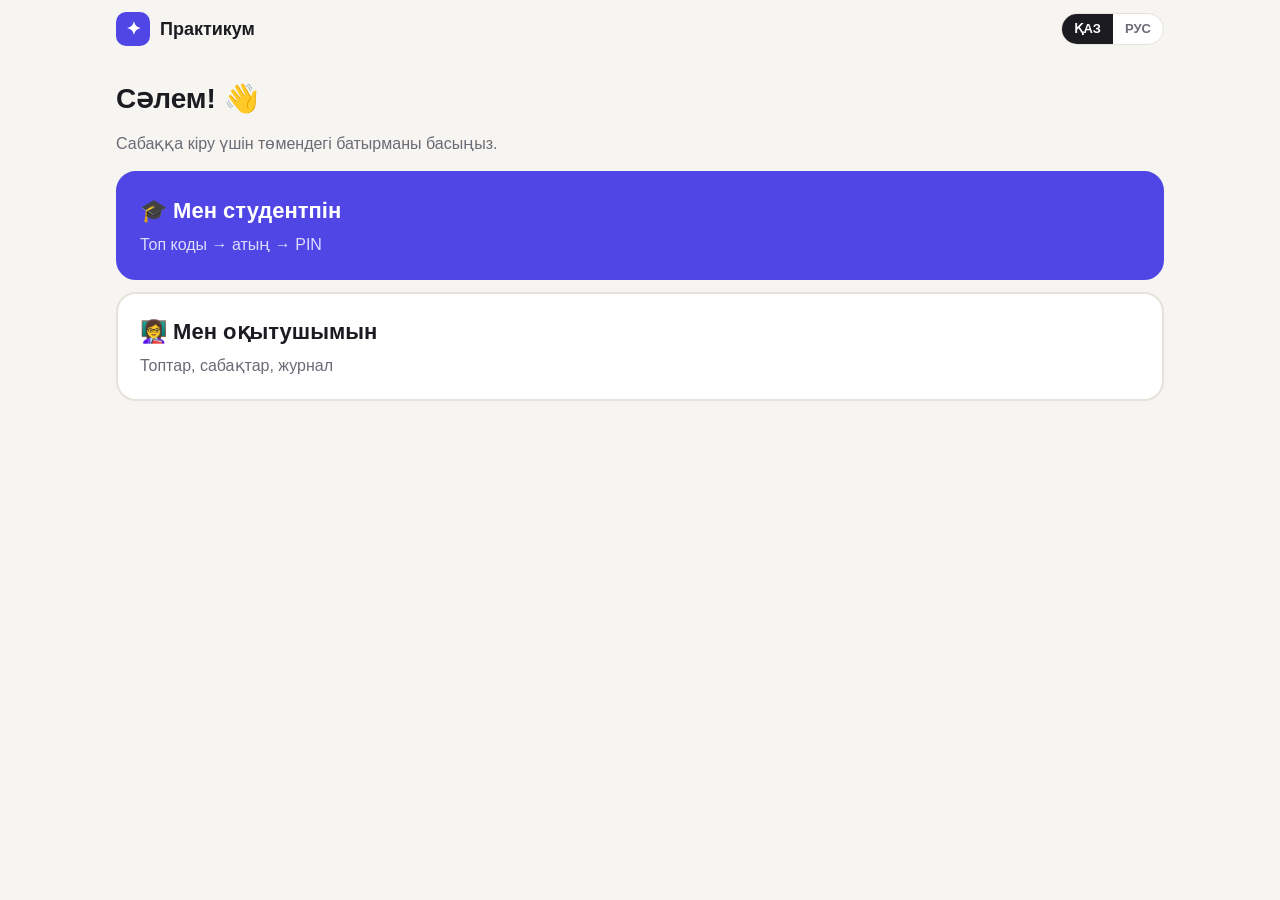
==== commit 6e9b2425: "Портал: кабинет преподавателя (группы, студенты с PIN, занятия, история, журнал) и кабинет студента;" ====
--- a/index.html
+++ b/index.html
@@ -1,640 +1,420 @@
 <!DOCTYPE html>
-<html lang="kk">
+<html lang="ru">
 <head>
 <meta charset="utf-8">
-<meta name="viewport" content="width=device-width, initial-scale=1, maximum-scale=1, viewport-fit=cover">
-<meta name="theme-color" content="#0F1115">
-<title>Handoff · Квиз</title>
-<link rel="preconnect" href="https://fonts.googleapis.com">
-<link rel="preconnect" href="https://fonts.gstatic.com" crossorigin>
-<link rel="stylesheet" href="https://fonts.googleapis.com/css2?family=Inter+Tight:wght@600;800&family=Inter:wght@400;500;600;700&display=swap">
+<meta name="viewport" content="width=device-width, initial-scale=1, viewport-fit=cover">
+<title>Практикум · колледж</title>
+<meta name="theme-color" content="#F6F5F1">
+<script>
+/* Старые ссылки квиза Handoff (?r=… / ?host) ведут на /handoff/ */
+(function () { var q = location.search; if (/[?&](r|host)(=|&|$)/.test(q) && !/[?&]sess=/.test(q)) location.replace("handoff/" + q + location.hash); })();
+</script>
 <style>
-:root{
-  --bg:#0F1115;--s1:#171A21;--s2:#1F232C;--line:#2A2F3A;--tx:#F3F4F6;--mut:#9AA1AE;
-  --a0:#E5484D;--a1:#3E7BFA;--a2:#F5A524;--a3:#2FB36D;--ok:#2FB36D;--bad:#E5484D;--ice:#9BDCFF;
-  --disp:"Inter Tight",Inter,system-ui,-apple-system,"Segoe UI",Roboto,sans-serif;
-  --txt:Inter,system-ui,-apple-system,"Segoe UI",Roboto,sans-serif;
-}
-*{box-sizing:border-box;-webkit-tap-highlight-color:transparent}
-html,body{margin:0;height:100%;background:var(--bg);color:var(--tx);font-family:var(--txt)}
-body{overflow-x:hidden}
-button{font:inherit;color:inherit;border:0;background:none;cursor:pointer;padding:0}
-input{font:inherit}
-.hidden{display:none!important}
-.disp{font-family:var(--disp);letter-spacing:-.02em}
-.mut{color:var(--mut)}
-.btn{display:inline-flex;align-items:center;justify-content:center;gap:10px;height:52px;padding:0 24px;border-radius:12px;background:var(--tx);color:var(--bg);font-weight:700;font-size:17px;transition:transform .12s,opacity .2s}
-.btn:active{transform:scale(.97)}
-.btn.ghost{background:var(--s2);color:var(--tx)}
-.btn[disabled]{opacity:.4;pointer-events:none}
-.net{position:fixed;top:12px;right:12px;z-index:50;display:flex;align-items:center;gap:8px;font-size:13px;color:var(--mut);background:var(--s1);border:1px solid var(--line);padding:6px 12px;border-radius:999px}
-.net i{width:8px;height:8px;border-radius:50%;background:var(--bad)}
-.net.on i{background:var(--ok)}
-.net.on{opacity:.0;pointer-events:none;transition:opacity .6s 1.5s}
-.shape{width:28px;height:28px;flex:none}
-@keyframes pop{0%{transform:scale(.6);opacity:0}70%{transform:scale(1.06)}100%{transform:scale(1);opacity:1}}
-@keyframes up{from{transform:translateY(14px);opacity:0}to{transform:none;opacity:1}}
-@keyframes shake{0%,100%{transform:none}20%{transform:translateX(-10px)}40%{transform:translateX(9px)}60%{transform:translateX(-6px)}80%{transform:translateX(4px)}}
-.up{animation:up .35s ease both}
-
-/* ---------- HOST ---------- */
-.host{min-height:100vh;display:flex;flex-direction:column;padding:28px 40px 24px}
-.htop{display:flex;align-items:center;justify-content:space-between;gap:20px;min-height:44px}
-.tag{font-size:15px;font-weight:600;color:var(--mut);letter-spacing:.02em}
-.hbody{flex:1;display:flex;flex-direction:column;justify-content:center;padding:20px 0}
-.hctl{display:flex;justify-content:space-between;align-items:center;gap:12px}
-.lobby{display:grid;grid-template-columns:minmax(0,1.05fr) minmax(0,1fr);gap:48px;align-items:center}
-.lobby h1{font-size:clamp(34px,4vw,58px);line-height:1.02;margin:0 0 14px;font-weight:800}
-.joinbox{background:var(--s1);border:1px solid var(--line);border-radius:20px;padding:22px 26px;margin-top:22px}
-.joinbox .lbl{font-size:14px;color:var(--mut);font-weight:600;margin-bottom:8px}
-.joinbox .url{font-size:clamp(18px,1.8vw,24px);font-weight:600;word-break:break-all}
-.code{font-family:var(--disp);font-weight:800;font-size:clamp(48px,6vw,88px);letter-spacing:.08em;line-height:1}
-.pl{display:flex;flex-wrap:wrap;gap:10px;align-content:flex-start;max-height:58vh;overflow:auto}
-.plbox{background:var(--s1);border:1px solid var(--line);border-radius:20px;padding:24px 26px;min-height:46vh}
-.chip{background:var(--s2);border:1px solid var(--line);border-radius:999px;padding:12px 20px;font-weight:600;font-size:20px;animation:pop .35s ease both}
-.chip:hover{border-color:var(--bad);text-decoration:line-through}
-.count{font-family:var(--disp);font-size:20px;font-weight:800;margin-bottom:14px}
-.qhead{display:flex;align-items:center;gap:24px}
-.timer{font-family:var(--disp);font-weight:800;font-size:56px;min-width:90px;text-align:center}
-.bar{height:6px;background:var(--s2);border-radius:6px;overflow:hidden;margin:18px 0 26px}
-.bar i{display:block;height:100%;background:var(--tx);width:100%;transform-origin:left}
-.qtext{font-family:var(--disp);font-weight:800;font-size:clamp(30px,3.6vw,52px);line-height:1.12;margin:0;flex:1}
-.hgrid{display:grid;grid-template-columns:minmax(0,1fr) 300px;gap:28px;align-items:stretch}
-.tiles{display:grid;grid-template-columns:1fr 1fr;gap:14px}
-.tile{position:relative;overflow:hidden;display:flex;align-items:center;gap:16px;padding:22px 24px;border-radius:14px;font-weight:700;font-size:clamp(18px,1.8vw,26px);min-height:96px;transition:opacity .35s,transform .35s}
-.tile .cnt{margin-left:auto;font-family:var(--disp);font-weight:800;font-size:30px}
-.tile .fill{position:absolute;left:0;bottom:0;height:6px;background:rgba(255,255,255,.55);transition:width .8s ease}
-.t0{background:var(--a0)}.t1{background:var(--a1)}.t2{background:var(--a2);color:#1A1405}.t3{background:var(--a3)}
-.tile.off{opacity:.22}
-.tile.win{box-shadow:0 0 0 4px var(--tx)}
-.side{background:var(--s1);border:1px solid var(--line);border-radius:16px;padding:18px;display:flex;flex-direction:column;gap:14px;min-height:0}
-.big{font-family:var(--disp);font-weight:800;font-size:44px;line-height:1}
-.feed{display:flex;flex-direction:column;gap:8px;overflow:hidden;flex:1}
-.ev{font-size:15px;line-height:1.35;padding:10px 12px;background:var(--s2);border-radius:10px;animation:up .3s ease both}
-.ev b{font-weight:700}
-.ev.fr{border-left:3px solid var(--ice)}.ev.sh{border-left:3px solid var(--a2)}.ev.x2{border-left:3px solid var(--a3)}.ev.ff{border-left:3px solid var(--a1)}
-.board{display:flex;flex-direction:column;gap:12px;max-width:900px;width:100%;margin:0 auto}
-.row{display:grid;grid-template-columns:56px 1fr auto;align-items:center;gap:16px;background:var(--s1);border:1px solid var(--line);border-radius:14px;padding:16px 22px;font-size:24px;font-weight:700;animation:up .4s ease both}
-.row .n{font-family:var(--disp);font-weight:800;color:var(--mut)}
-.row .sc{font-family:var(--disp);font-weight:800}
-.row .d{font-size:15px;color:var(--ok);font-weight:700;margin-left:12px}
-.row.first{background:var(--tx);color:var(--bg)}.row.first .n{color:var(--bg)}
-.h2{font-family:var(--disp);font-weight:800;font-size:clamp(34px,4vw,56px);margin:0 0 28px;text-align:center}
-.podium{display:flex;align-items:flex-end;justify-content:center;gap:18px;margin:10px 0 30px}
-.pod{width:min(240px,28vw);text-align:center}
-.pod .nm{font-size:24px;font-weight:700;margin-bottom:10px;word-break:break-word;animation:up .5s ease both}
-.pod .blk{border-radius:14px 14px 0 0;background:var(--s2);border:1px solid var(--line);border-bottom:0;display:flex;flex-direction:column;align-items:center;padding-top:18px;gap:6px;transform-origin:bottom;animation:grow .9s cubic-bezier(.2,.8,.2,1) both}
-.pod .pl1{background:var(--tx);color:var(--bg)}
-.pod .place{font-family:var(--disp);font-weight:800;font-size:56px;line-height:1}
-.pod .pts{font-size:16px;font-weight:600;opacity:.75}
-@keyframes grow{from{transform:scaleY(0)}to{transform:scaleY(1)}}
-
-/* ---------- PLAYER ---------- */
-.ply{min-height:100vh;min-height:100dvh;display:flex;flex-direction:column;padding:max(16px,env(safe-area-inset-top)) 16px max(16px,env(safe-area-inset-bottom))}
-.pc{flex:1;display:flex;flex-direction:column;justify-content:center;gap:14px;max-width:520px;width:100%;margin:0 auto}
-.pc h1{font-family:var(--disp);font-weight:800;font-size:36px;line-height:1.05;margin:0}
-.field{width:100%;height:58px;border-radius:12px;border:1px solid var(--line);background:var(--s1);color:var(--tx);padding:0 18px;font-size:20px;font-weight:600;outline:none}
-.field:focus{border-color:var(--mut)}
-.field.codef{text-transform:uppercase;letter-spacing:.2em;font-family:var(--disp);font-weight:800;text-align:center;font-size:26px}
-.pbar{display:flex;align-items:center;justify-content:space-between;gap:10px;font-size:14px;font-weight:600;color:var(--mut)}
-.pbar .me{color:var(--tx);max-width:50%;overflow:hidden;text-overflow:ellipsis;white-space:nowrap}
-.ptimer{height:5px;background:var(--s2);border-radius:5px;overflow:hidden;margin:10px 0 4px}
-.ptimer i{display:block;height:100%;background:var(--tx);transform-origin:left}
-.pq{font-family:var(--disp);font-weight:800;font-size:clamp(21px,5.6vw,28px);line-height:1.18;margin:14px 0}
-.answers{display:grid;grid-template-columns:1fr;gap:10px}
-.ans{display:flex;align-items:center;gap:14px;text-align:left;padding:16px;border-radius:14px;font-weight:700;font-size:17px;line-height:1.25;min-height:68px;transition:transform .12s,opacity .25s}
-.ans:active{transform:scale(.97)}
-.ans.gone{opacity:.12;pointer-events:none}
-.ans.dim{opacity:.3}
-.ans.pick{box-shadow:0 0 0 3px var(--tx)}
-.pw{display:grid;grid-template-columns:repeat(3,1fr);gap:8px;margin-top:12px}
-.pwb{position:relative;display:flex;flex-direction:column;align-items:center;gap:4px;padding:10px 4px;border-radius:12px;background:var(--s1);border:1px solid var(--line);font-size:13px;font-weight:600}
-.pwb svg{width:22px;height:22px}
-.pwb .k{position:absolute;top:6px;right:8px;font-size:12px;color:var(--mut);font-weight:700}
-.pwb[disabled]{opacity:.3;pointer-events:none}
-.pwb.on{border-color:var(--a3);color:var(--a3)}
-.shld{display:flex;align-items:center;gap:8px;font-size:13px;color:var(--mut);margin-top:8px;justify-content:center}
-.shld svg{width:16px;height:16px}
-.wait{text-align:center;display:flex;flex-direction:column;align-items:center;gap:14px}
-.ring{width:84px;height:84px;border-radius:50%;border:4px solid var(--s2);border-top-color:var(--tx);animation:spin 1s linear infinite}
-@keyframes spin{to{transform:rotate(360deg)}}
-.res{flex:1;display:flex;flex-direction:column;align-items:center;justify-content:center;text-align:center;gap:10px;border-radius:20px;padding:28px}
-.res.good{background:var(--ok)}.res.bad{background:var(--bad);animation:shake .5s ease}.res.none{background:var(--s1)}
-.res .big{font-size:52px}
-.res .pts{font-family:var(--disp);font-weight:800;font-size:30px;background:rgba(0,0,0,.18);padding:8px 18px;border-radius:999px}
-.res .rk{font-size:17px;font-weight:600;opacity:.9}
-.sheet{position:fixed;inset:0;z-index:30;background:rgba(0,0,0,.55);display:flex;align-items:flex-end}
-.sheet .in{width:100%;max-height:75vh;overflow:auto;background:var(--s1);border-radius:20px 20px 0 0;padding:20px 16px max(20px,env(safe-area-inset-bottom));animation:up .25s ease both}
-.sheet h3{margin:0 0 4px;font-family:var(--disp);font-size:22px}
-.tg{display:flex;justify-content:space-between;align-items:center;width:100%;padding:14px 16px;border-radius:12px;background:var(--s2);margin-top:8px;font-weight:600;font-size:17px}
-.toast{position:fixed;left:50%;bottom:max(24px,env(safe-area-inset-bottom));transform:translateX(-50%);z-index:60;background:var(--tx);color:var(--bg);padding:12px 18px;border-radius:12px;font-weight:600;font-size:15px;max-width:90vw;text-align:center;animation:up .25s ease both}
-/* ice */
-#ice{position:fixed;inset:0;z-index:40;display:flex;flex-direction:column;align-items:center;justify-content:center;gap:10px;text-align:center;padding:24px;color:#08263A;
-  background:radial-gradient(120% 80% at 50% 45%,#EAF7FF 0%,#CDEBFD 55%,#A9D9F7 100%);
-  user-select:none;-webkit-user-select:none;touch-action:manipulation;animation:freeze .35s ease both}
-#ice.melt{animation:melt .5s ease forwards}
-#ice.hit{animation:hit .12s ease}
-#ice svg.frost{position:absolute;inset:0;width:100%;height:100%;pointer-events:none}
-#ice .flake{position:absolute;color:#fff;opacity:.55;pointer-events:none}
-#ice .flake svg{width:100%;height:100%}
-#ice .it1{font-family:var(--disp);font-weight:800;font-size:34px;position:relative}
-#ice .it2{font-size:17px;font-weight:600;position:relative}
-#ice .taps{position:relative;font-family:var(--disp);font-weight:800;font-size:64px;line-height:1}
-#ice path.crack{stroke:#5FA9D6;stroke-width:3;fill:none;stroke-linecap:round;opacity:0;transition:opacity .15s}
-@keyframes freeze{from{opacity:0;transform:scale(1.04)}to{opacity:1;transform:none}}
-@keyframes melt{to{opacity:0;transform:scale(1.03)}}
-@keyframes hit{50%{transform:scale(.985) rotate(-.4deg)}}
-canvas#cf{position:fixed;inset:0;width:100%;height:100%;pointer-events:none;z-index:45}
-@media (max-width:900px){.lobby,.hgrid{grid-template-columns:1fr}.host{padding:20px}}
-@media (min-width:600px){.answers{grid-template-columns:1fr 1fr}.ans{min-height:110px}}
+:root{--bg:#F6F5F1;--card:#fff;--ink:#1C1B22;--mut:#6B6A75;--line:#E4E2DA;--acc:#4F46E5;--acc2:#EEF0FF;--ok:#13894B;--okbg:#E7F6EE;--warn:#B45309;--warnbg:#FEF4E2;--bad:#C2253A;--badbg:#FDECEE;--r:16px}
+*{box-sizing:border-box}html,body{margin:0;background:var(--bg);color:var(--ink);font:16px/1.45 -apple-system,BlinkMacSystemFont,"Segoe UI",Roboto,"Helvetica Neue",Arial,sans-serif;-webkit-text-size-adjust:100%}
+a{color:var(--acc)}button,input,select,textarea{font:inherit;color:inherit}
+.wrap{max-width:1080px;margin:0 auto;padding:16px 16px 90px}
+.top{display:flex;align-items:center;gap:12px;padding:12px 16px;max-width:1080px;margin:0 auto}
+.logo{display:flex;align-items:center;gap:10px;font-weight:800;font-size:18px;text-decoration:none;color:var(--ink)}
+.logo i{width:34px;height:34px;border-radius:10px;background:var(--acc);display:grid;place-items:center;color:#fff;font-style:normal;font-size:18px}
+.sp{flex:1}.mut{color:var(--mut)}.small{font-size:13px}
+.lang{display:flex;border:1px solid var(--line);border-radius:999px;overflow:hidden;background:#fff}
+.lang button{border:0;background:none;padding:6px 12px;font-size:13px;font-weight:700;color:var(--mut);cursor:pointer}.lang button.on{background:var(--ink);color:#fff}
+h1{font-size:28px;line-height:1.2;margin:8px 0 6px}h2{font-size:21px;margin:0 0 10px}h3{font-size:17px;margin:0 0 8px}
+.card{background:var(--card);border:1px solid var(--line);border-radius:var(--r);padding:18px;margin:12px 0}
+.btn{display:inline-flex;align-items:center;justify-content:center;gap:8px;min-height:48px;padding:0 20px;border-radius:12px;border:0;background:var(--acc);color:#fff;font-weight:700;cursor:pointer;text-decoration:none;font-size:16px}
+.btn:disabled{opacity:.45;cursor:default}.btn.ghost{background:#fff;color:var(--ink);border:1.5px solid var(--line)}.btn.ok{background:var(--ok)}.btn.bad{background:#fff;color:var(--bad);border:1.5px solid #F2C2C9}
+.btn.sm{min-height:36px;padding:0 12px;font-size:14px;border-radius:10px}.btn.wide{width:100%}
+.big{display:flex;flex-direction:column;align-items:flex-start;gap:6px;width:100%;padding:22px;border-radius:20px;border:2px solid var(--line);background:#fff;cursor:pointer;text-align:left}
+.big b{font-size:22px}.big:hover{border-color:var(--acc)}.big.main{background:var(--acc);border-color:var(--acc);color:#fff}.big.main .mut{color:#DCDDFE}
+input[type=text],input[type=search],select,textarea{width:100%;min-height:48px;padding:10px 14px;border-radius:12px;border:1.5px solid var(--line);background:#fff;font-size:17px}
+textarea{min-height:160px;font-size:15px}input:focus,select:focus,textarea:focus{outline:none;border-color:var(--acc)}
+label.l{display:block;font-weight:700;margin:14px 0 6px}
+.steps{display:flex;gap:6px;margin:4px 0 14px}.steps i{flex:1;height:5px;border-radius:9px;background:var(--line)}.steps i.on{background:var(--acc)}
+.names{display:grid;grid-template-columns:repeat(auto-fill,minmax(220px,1fr));gap:8px}
+.names button{min-height:52px;text-align:left;padding:10px 14px;border-radius:12px;border:1.5px solid var(--line);background:#fff;font-size:16px;cursor:pointer}
+.names button:hover{border-color:var(--acc);background:var(--acc2)}
+.pin{display:flex;gap:10px;justify-content:center;margin:18px 0}.pin i{width:52px;height:60px;border-radius:12px;border:2px solid var(--line);display:grid;place-items:center;font-size:28px;font-style:normal;font-weight:800;background:#fff}
+.pin i.f{border-color:var(--acc)}
+.pad{display:grid;grid-template-columns:repeat(3,1fr);gap:10px;max-width:320px;margin:0 auto}
+.pad button{min-height:62px;border-radius:14px;border:1.5px solid var(--line);background:#fff;font-size:24px;font-weight:700;cursor:pointer}
+.pad button:active{background:var(--acc2)}
+.err{color:var(--bad);font-weight:700;text-align:center;min-height:24px}
+.live{border:2px solid var(--ok);background:var(--okbg)}.live .btn{margin-top:10px}
+.dot{display:inline-block;width:10px;height:10px;border-radius:50%;background:var(--ok);margin-right:6px;animation:pl 1.4s infinite}
+@keyframes pl{50%{opacity:.3}}
+.list{display:flex;flex-direction:column;gap:8px}
+.row{display:flex;align-items:center;gap:12px;padding:12px 14px;border:1px solid var(--line);border-radius:12px;background:#fff;cursor:pointer;text-decoration:none;color:inherit}
+.row:hover{border-color:var(--acc)}.row .t{flex:1;min-width:0}.row .t b{display:block;white-space:nowrap;overflow:hidden;text-overflow:ellipsis}
+.score{min-width:58px;text-align:center;padding:6px 8px;border-radius:10px;font-weight:800;background:var(--acc2);color:var(--acc)}
+.score.hi{background:var(--okbg);color:var(--ok)}.score.lo{background:var(--badbg);color:var(--bad)}.score.na{background:#F1F0EC;color:var(--mut)}
+.tabs{display:flex;gap:6px;overflow-x:auto;margin:6px 0 10px;padding-bottom:2px}
+.tabs button{border:0;background:none;padding:10px 14px;border-radius:999px;font-weight:700;color:var(--mut);cursor:pointer;white-space:nowrap}
+.tabs button.on{background:var(--ink);color:#fff}
+.grid2{display:grid;grid-template-columns:1fr 1fr;gap:12px}@media (max-width:720px){.grid2{grid-template-columns:1fr}}
+.mods{display:grid;grid-template-columns:repeat(auto-fill,minmax(210px,1fr));gap:10px}
+.mod{padding:14px;border-radius:14px;border:2px solid var(--line);background:#fff;cursor:pointer;text-align:left}
+.mod b{display:block}.mod.on{border-color:var(--acc);background:var(--acc2)}.mod small{color:var(--mut)}
+table.tb{width:100%;border-collapse:collapse;font-size:14px;background:#fff}
+table.tb th,table.tb td{border-bottom:1px solid var(--line);padding:9px 8px;text-align:left;vertical-align:top}
+table.tb th{font-size:12px;color:var(--mut);text-transform:uppercase;letter-spacing:.03em;position:sticky;top:0;background:#FAFAF7}
+.tbw{overflow:auto;border:1px solid var(--line);border-radius:12px;max-height:70vh}
+.chip{display:inline-block;padding:2px 9px;border-radius:999px;font-size:12px;font-weight:700;background:#F1F0EC;color:var(--mut)}
+.chip.ok{background:var(--okbg);color:var(--ok)}.chip.warn{background:var(--warnbg);color:var(--warn)}.chip.bad{background:var(--badbg);color:var(--bad)}
+.works{display:grid;grid-template-columns:repeat(auto-fill,minmax(160px,1fr));gap:10px}
+.works a{display:block;border:1px solid var(--line);border-radius:12px;overflow:hidden;background:#fff;text-decoration:none;color:inherit}
+.works img{width:100%;aspect-ratio:4/3;object-fit:cover;display:block;background:#eee}.works span{display:block;padding:6px 8px;font-size:12px}
+.modal{position:fixed;inset:0;background:rgba(20,18,30,.45);display:flex;align-items:flex-end;justify-content:center;z-index:50}
+.modal>div{background:var(--bg);width:100%;max-width:820px;max-height:92vh;overflow:auto;border-radius:20px 20px 0 0;padding:18px}
+@media (min-width:760px){.modal{align-items:center}.modal>div{border-radius:20px}}
+.mh{display:flex;align-items:center;gap:10px;margin-bottom:8px}.mh h2{margin:0;flex:1}
+.toast{position:fixed;left:50%;bottom:24px;transform:translateX(-50%);background:var(--ink);color:#fff;padding:12px 18px;border-radius:12px;z-index:99;font-weight:600;max-width:90vw}
+.empty{padding:26px;text-align:center;color:var(--mut);border:2px dashed var(--line);border-radius:16px}
+.tk{display:flex;gap:10px;align-items:flex-start;padding:10px 0;border-bottom:1px solid var(--line)}.tk:last-child{border:0}
+.tk .n{width:28px;height:28px;border-radius:8px;background:#F1F0EC;display:grid;place-items:center;font-weight:800;font-size:13px;flex:none}
+.tk .n.ok{background:var(--okbg);color:var(--ok)}
+.cm{margin-top:6px;padding:8px 10px;border-radius:10px;background:var(--warnbg);font-size:14px}
+.hero{display:grid;grid-template-columns:1fr;gap:12px;margin-top:10px}
+.qr{display:flex;gap:16px;align-items:center;flex-wrap:wrap}.qr svg,.qr img{width:150px;height:150px;background:#fff;border-radius:10px;padding:6px;border:1px solid var(--line)}
+.cards{display:grid;grid-template-columns:repeat(3,1fr);gap:8px}
+.pcard{border:1.5px dashed #999;border-radius:10px;padding:10px;background:#fff;page-break-inside:avoid}
+.pcard b{display:block;font-size:15px}.pcard .p{font-size:28px;font-weight:800;letter-spacing:6px;margin:4px 0}
+@media print{body{background:#fff}.noprint{display:none!important}.wrap{padding:0}.modal{position:static;background:none}.modal>div{max-height:none;padding:0;background:#fff}}
+.mockb{position:fixed;left:8px;bottom:8px;font-size:11px;background:#FEF4E2;color:#B45309;padding:3px 8px;border-radius:8px;z-index:5}
 </style>
 </head>
 <body>
-<div id="net" class="net"><i></i><span>Қосылуда…</span></div>
-<div id="app"></div>
-<canvas id="cf" class="hidden"></canvas>
+<div class="top noprint"><a class="logo" href="#/"><i>✦</i><span id="brand">Практикум</span></a><div class="sp"></div>
+  <div class="lang"><button data-lg="kk">ҚАЗ</button><button data-lg="ru">РУС</button></div></div>
+<div class="wrap" id="app"><p class="mut">Жүктелуде… / Загрузка…</p></div>
 <script src="mqtt.min.js"></script>
+<script src="fb/config.js"></script>
+<script>
+(function () {
+  if (!window.FB_CONFIG || /[?&]mock/.test(location.search)) return;
+  ["fb/firebase-app-compat.js", "fb/firebase-auth-compat.js", "fb/firebase-firestore-compat.js"].forEach(function (s) { document.write('<script src="' + s + '"><\/script>'); });
+})();
+</script>
+<script src="fb/db.js"></script>
+<script src="fb/qrcode.js"></script>
 <script>
 "use strict";
-const QUESTIONS = [{"q": "Handoff дегеніміз не?", "a": ["Макетті басып шығару", "Макетті әзірлеушіге беру процесі", "Клиентпен түсті келісу", "Файлды мұрағатқа салу"], "c": 2, "t": 20}, {"q": "Әзірлеушіге берілетін файлда қабаттар қалай аталуы керек?", "a": ["«Слой 1», «копия 2»", "Атауы маңызды емес", "Мағынасына қарай: header, btn-buy", "Тек нөмірмен: 1, 2, 3"], "c": 3, "t": 20}, {"q": "Иконканы әзірлеушіге қандай форматта берген дұрыс?", "a": ["SVG", "JPG", "GIF", "PSD"], "c": 1, "t": 20}, {"q": "Түсті әзірлеушіге қалай береміз?", "a": ["«Ашық көк сияқты»", "Скриншот жібереміз", "CMYK пайызымен", "HEX кодымен: #1E6FFF"], "c": 4, "t": 20}, {"q": "Файл атауындағы @2x нені білдіреді?", "a": ["Екі көшірме", "Екі есе үлкен (Retina экрандар үшін)", "Екінші нұсқа", "Сапасы екі есе төмен"], "c": 2, "t": 20}, {"q": "Сайттағы фотосуретті қандай форматта береміз?", "a": ["JPG немесе WebP", "SVG", "PSD", "TIFF"], "c": 1, "t": 20}, {"q": "Спецификацияға (spec) не кіреді?", "a": ["Дизайнердің аты-жөні", "Тек файл көлемі", "Өлшемдер, шегіністер, қаріптер, түстер", "Түс психологиясы"], "c": 3, "t": 20}, {"q": "Батырманың hover күйі дегеніміз не?", "a": ["Батырма жасырын тұр", "Тінтуір үстіне келгендегі күйі", "Батырма жүктеліп жатыр", "Батырма өшірулі"], "c": 2, "t": 20}, {"q": "Photoshop-та ассетті қалай экспорттаймыз?", "a": ["Изображение → Размер изображения", "Слои → Стиль слоя", "Фильтр → Галерея фильтров", "Файл → Экспортировать → Экспортировать как"], "c": 4, "t": 30}, {"q": "Бос және жасырын қабаттарды неге жоямыз?", "a": ["Әзірлеуші шатаспауы үшін", "Түс жақсаруы үшін", "Photoshop солай талап етеді", "Жоюдың қажеті жоқ"], "c": 1, "t": 20}, {"q": "Ассет файлының дұрыс атауы қайсы?", "a": ["Безымянный-1.png", "Иконка ЖАҢА (2).svg", "icon-cart.svg", "123.svg"], "c": 3, "t": 20}, {"q": "Қаріп туралы әзірлеушіге не айтамыз?", "a": ["Тек атауын", "Атауы, өлшемі (px), жуандығы, жол аралығы", "Тек түсін", "Ештеңе айтпаймыз"], "c": 2, "t": 20}, {"q": "Қабаттарды блок бойынша жинау үшін не істейміз?", "a": ["Объединить слои (Ctrl+E)", "Растрировать слой", "Удалить слой", "Сгруппировать (Ctrl+G)"], "c": 4, "t": 20}, {"q": "Элементтер арасындағы қашықтықты өлшейтін құрал:", "a": ["Пипетка", "Линейка (I)", "Штамп (S)", "Лассо (L)"], "c": 2, "t": 20}, {"q": "Handoff не үшін керек?", "a": ["Әзірлеуші болжамайды, қате мен сұрақ азаяды", "Файл кішірейеді", "Дизайнер жұмыс істемей демалады", "Клиент дизайнды көрмейді"], "c": 1, "t": 20}];
-const NS = "hfq1";
-const BROKERS = ["wss://broker.emqx.io:8084/mqtt","wss://broker.hivemq.com:8884/mqtt","wss://test.mosquitto.org:8081"];
-const PARAMS = new URLSearchParams(location.search);
-const IS_HOST = PARAMS.has("host");
-const FREEZE_MS = 4500, FREEZE_TAPS = 6;
-
-/* ---------- utils ---------- */
-const $ = s => document.querySelector(s);
+/* ============ Общее ============ */
+const $ = s => document.querySelector(s), $$ = s => [...document.querySelectorAll(s)];
 const app = $("#app");
-const esc = s => String(s == null ? "" : s).replace(/[&<>"']/g, c => ({"&":"&amp;","<":"&lt;",">":"&gt;",'"':"&quot;","'":"&#39;"}[c]));
-const rid = (n, abc) => { abc = abc || "abcdefghijkmnpqrstuvwxyz23456789"; let s = ""; const a = new Uint32Array(n); (crypto || window.msCrypto).getRandomValues(a); for (const x of a) s += abc[x % abc.length]; return s; };
-const store = {
-  get(k){ try { return JSON.parse(localStorage.getItem(NS + k)); } catch(e) { return null; } },
-  set(k,v){ try { localStorage.setItem(NS + k, JSON.stringify(v)); } catch(e) {} },
-  del(k){ try { localStorage.removeItem(NS + k); } catch(e) {} }
-};
-const SHAPES = [
-  '<svg class="shape" viewBox="0 0 28 28"><path d="M14 4 25 23H3z" fill="currentColor"/></svg>',
-  '<svg class="shape" viewBox="0 0 28 28"><path d="M14 2.5 25.5 14 14 25.5 2.5 14z" fill="currentColor"/></svg>',
-  '<svg class="shape" viewBox="0 0 28 28"><circle cx="14" cy="14" r="11" fill="currentColor"/></svg>',
-  '<svg class="shape" viewBox="0 0 28 28"><rect x="4" y="4" width="20" height="20" rx="2" fill="currentColor"/></svg>'
-];
-const ICON = {
-  fr: '<svg viewBox="0 0 24 24" fill="none" stroke="currentColor" stroke-width="2" stroke-linecap="round"><path d="M12 2v20M3.3 7l17.4 10M20.7 7 3.3 17M9 4l3 2 3-2M9 20l3-2 3 2"/></svg>',
-  x2: '<svg viewBox="0 0 24 24" fill="none" stroke="currentColor" stroke-width="2" stroke-linecap="round" stroke-linejoin="round"><path d="M4 8l6 8M10 8l-6 8M14 9.5a2.5 2.5 0 0 1 5 0c0 2.5-5 4-5 6.5h5"/></svg>',
-  ff: '<svg viewBox="0 0 24 24" fill="none" stroke="currentColor" stroke-width="2" stroke-linecap="round"><rect x="3" y="4" width="7" height="7" rx="1.5"/><rect x="14" y="13" width="7" height="7" rx="1.5"/><path d="M14 5l7 5M21 5l-7 5M3 14l7 5M10 14l-7 5" opacity=".5"/></svg>',
-  sh: '<svg viewBox="0 0 24 24" fill="none" stroke="currentColor" stroke-width="2" stroke-linejoin="round"><path d="M12 3l8 3v6c0 4.5-3.4 8-8 9-4.6-1-8-4.5-8-9V6z"/></svg>'
-};
-function vibrate(p){ try { navigator.vibrate && navigator.vibrate(p); } catch(e) {} }
-function toast(t){ const old = $(".toast"); if (old) old.remove(); const d = document.createElement("div"); d.className = "toast"; d.textContent = t; document.body.appendChild(d); setTimeout(() => d.remove(), 2800); }
-function setNet(on, text){ const n = $("#net"); n.classList.toggle("on", !!on); n.querySelector("span").textContent = on ? "Қосылды" : (text || "Қосылуда…"); }
-function confetti(){
-  const c = $("#cf"); c.classList.remove("hidden"); const ctx = c.getContext("2d");
-  const W = c.width = innerWidth * devicePixelRatio, H = c.height = innerHeight * devicePixelRatio;
-  const cols = ["#E5484D","#3E7BFA","#F5A524","#2FB36D","#F3F4F6"];
-  const ps = Array.from({length: 90}, () => ({x: W/2 + (Math.random()-.5)*W*.3, y: H*.45, vx: (Math.random()-.5)*W*.03, vy: -Math.random()*H*.03 - H*.008, r: Math.random()*Math.PI, s: (6 + Math.random()*8)*devicePixelRatio, c: cols[Math.random()*5|0]}));
-  const t0 = performance.now();
-  (function f(t){ const k = (t - t0)/1400; ctx.clearRect(0,0,W,H);
-    for (const p of ps){ p.x += p.vx; p.y += p.vy; p.vy += H*.0011; p.r += .2; ctx.save(); ctx.translate(p.x,p.y); ctx.rotate(p.r); ctx.globalAlpha = Math.max(0, 1-k); ctx.fillStyle = p.c; ctx.fillRect(-p.s/2,-p.s/4,p.s,p.s/2); ctx.restore(); }
-    if (k < 1) requestAnimationFrame(f); else { ctx.clearRect(0,0,W,H); c.classList.add("hidden"); } })(t0);
-}
-function brokerUrl(i){ return PARAMS.get("broker") || BROKERS[i % BROKERS.length]; }
-function connect(bi, onConnect, onMsg){
-  setNet(false);
-  const c = mqtt.connect(brokerUrl(bi), {clientId: NS + "_" + rid(12), keepalive: 30, reconnectPeriod: 2000, connectTimeout: 8000, clean: true});
-  c.on("connect", () => { setNet(true); onConnect(c); });
-  c.on("reconnect", () => setNet(false, "Қайта қосылуда…"));
-  c.on("offline", () => setNet(false, "Байланыс жоқ"));
-  c.on("error", () => {});
-  c.on("message", (t, buf) => { let m; try { m = JSON.parse(buf.toString()); } catch(e) { return; } try { onMsg(t, m); } catch(e) { console.error(e); } });
-  return c;
-}
-const T = room => NS + "/" + room + "/";
-
-/* =====================================================================
-   HOST
-   ===================================================================== */
-function Host(){
-  let H = store.get("host");
-  const fresh = () => ({room: rid(5, "ABCDEFGHJKLMNPQRSTUVWXYZ23456789"), b: +(PARAMS.get("b") || 0), phase: "lobby", qi: -1, players: {}, ans: {}, counts: [0,0,0,0], qEnd: 0, feed: [], prevRank: {}});
-  if (!H || !H.room) H = fresh();
-  let client = null, tick = null, pubTimer = null, connectedOnce = false;
-  const save = () => store.set("host", H);
-  const total = QUESTIONS.length;
-  const pids = () => Object.keys(H.players);
-  const joinUrl = () => { const u = new URL(location.href); u.search = ""; u.hash = ""; u.searchParams.set("r", H.room); if (H.b) u.searchParams.set("b", H.b); if (PARAMS.get("broker")) u.searchParams.set("broker", PARAMS.get("broker")); return u.toString(); };
-
-  function start(){
-    client && client.end(true);
-    connectedOnce = false;
-    client = connect(H.b, c => {
-      connectedOnce = true;
-      c.subscribe(T(H.room) + "i", {qos: 1});
-      pubState(); pids().forEach(pubPlayer);
-    }, onMsg);
-    setTimeout(() => { if (!connectedOnce) render(); }, 9000);
-    save(); render();
-    clearInterval(tick); tick = setInterval(onTick, 200);
-    clearInterval(pubTimer); pubTimer = setInterval(() => { if (H.phase === "question") pubState(); }, 1000);
+const esc = s => String(s == null ? "" : s).replace(/[&<>"']/g, c => ({"&": "&amp;", "<": "&lt;", ">": "&gt;", '"': "&quot;", "'": "&#39;"}[c]));
+let LG = localStorage.getItem("portal_lang") || "kk";
+const T = (kk, ru) => LG === "kk" ? kk : ru;
+const LS = {get: k => { try { return JSON.parse(localStorage.getItem("portal_" + k)); } catch (e) { return null; } }, set: (k, v) => localStorage.setItem("portal_" + k, JSON.stringify(v)), del: k => localStorage.removeItem("portal_" + k)};
+const toast = t => { const d = document.createElement("div"); d.className = "toast"; d.textContent = t; document.body.appendChild(d); setTimeout(() => d.remove(), 2800); };
+const MON = {kk: ["қаң", "ақп", "нау", "сәу", "мам", "мау", "шіл", "там", "қыр", "қаз", "қар", "жел"], ru: ["янв", "фев", "мар", "апр", "мая", "июн", "июл", "авг", "сен", "окт", "ноя", "дек"]};
+const fmtD = ts => { if (!ts) return ""; const d = new Date(ts); return `${d.getDate()} ${MON[LG][d.getMonth()]} ${d.getFullYear()}`; };
+const fmtDT = ts => { if (!ts) return ""; const d = new Date(ts); return `${d.getDate()} ${MON[LG][d.getMonth()]}, ${String(d.getHours()).padStart(2, "0")}:${String(d.getMinutes()).padStart(2, "0")}`; };
+const PROJ = (window.FB_CONFIG && FB_CONFIG.projectId) || "mock";
+const emailFor = (gid, sid, v) => `${gid}.${sid}${v ? "." + v : ""}@stud-${PROJ}.app`.toLowerCase();
+const pwFor = pin => `kz-${pin}-pin`;
+const normCode = s => String(s || "").toUpperCase().replace(/[\s\-_.\/]/g, "").slice(0, 16);
+const pin4 = () => String(Math.floor(1000 + Math.random() * 9000));
+const scoreCls = p => p == null ? "na" : p >= 85 ? "hi" : p < 50 ? "lo" : "";
+const EXTRA = DB.mock ? location.search.replace(/^\?/, "").split("&").filter(x => /^(mock|broker)/.test(x)).join("&") : "";
+const withX = u => EXTRA ? u + (u.includes("?") ? "&" : "?") + EXTRA : u;
+const MODS = [
+  {slug: "photoshop", name: "Photoshop", sub: T("Практика · ОН 2.1", "Практика · ОН 2.1"), j: true},
+  {slug: "illustrator", name: "Illustrator", sub: T("Практика · ОН 2.2 · 3D", "Практика · ОН 2.2 · 3D"), j: true},
+  {slug: "diagrammy", name: "Excel · Диаграммы", sub: T("№19 практика", "Практика №19"), j: true},
+  {slug: "sortirovka", name: "Excel · Сортировка", sub: T("№20 практика", "Практика №20"), j: true},
+  {slug: "excel", name: "Excel · «Что если»", sub: T("Квиз + практика · журналсыз", "Квиз + практика · без журнала"), j: false},
+  {slug: "handoff", name: "Handoff · квиз", sub: T("Photoshop квиз · журналсыз", "Квиз Photoshop · без журнала"), j: false}];
+const modOf = s => MODS.find(m => m.slug === s) || {name: s, sub: ""};
+function modal(html, onClose) {
+  const m = document.createElement("div"); m.className = "modal"; m.innerHTML = `<div>${html}</div>`; document.body.appendChild(m);
+  const close = () => { m.remove(); onClose && onClose(); };
+  m.addEventListener("click", e => { if (e.target === m || e.target.closest("[data-x]")) close(); });
+  return {el: m, close};
+}
+function qrSvg(text) { try { const q = qrcode(0, "M"); q.addData(text); q.make(); return q.createSvgTag({cellSize: 4, margin: 2, scalable: true}); } catch (e) { return ""; } }
+const BASE = location.origin + location.pathname.replace(/index\.html$/, "");
+let UNSUB = [];
+const unsubAll = () => { UNSUB.forEach(f => { try { f(); } catch (e) {} }); UNSUB = []; };
+
+function setLang(l) { LG = l; localStorage.setItem("portal_lang", l); document.documentElement.lang = l; $$(".lang button").forEach(b => b.classList.toggle("on", b.dataset.lg === l)); route(); }
+$$(".lang button").forEach(b => b.onclick = () => setLang(b.dataset.lg));
+$$(".lang button").forEach(b => b.classList.toggle("on", b.dataset.lg === LG));
+if (DB.mock) { const d = document.createElement("div"); d.className = "mockb"; d.textContent = "тестовая база"; document.body.appendChild(d); }
+
+/* ============ Маршруты ============ */
+function route() {
+  unsubAll();
+  const h = location.hash.replace(/^#\/?/, "").split("/");
+  const me = LS.get("me");
+  if (h[0] === "s") return studentLogin();
+  if (h[0] === "me") return me ? studentHome(me) : (location.hash = "#/s");
+  if (h[0] === "t") return teacher(h.slice(1));
+  if (me && h[0] === "") return (location.hash = "#/me");
+  landing();
+}
+window.addEventListener("hashchange", route);
+
+function landing() {
+  app.innerHTML = `<h1>${T("Сәлем! 👋", "Здравствуйте! 👋")}</h1><p class="mut">${T("Сабаққа кіру үшін төмендегі батырманы басыңыз.", "Чтобы войти на занятие, нажмите кнопку ниже.")}</p>
+    <div class="hero"><button class="big main" id="go-s"><b>🎓 ${T("Мен студентпін", "Я студент")}</b><span class="mut">${T("Топ коды → атың → PIN", "Код группы → имя → PIN")}</span></button>
+    <button class="big" id="go-t"><b>👩‍🏫 ${T("Мен оқытушымын", "Я преподаватель")}</b><span class="mut">${T("Топтар, сабақтар, журнал", "Группы, занятия, журнал")}</span></button></div>`;
+  $("#go-s").onclick = () => location.hash = "#/s"; $("#go-t").onclick = () => location.hash = "#/t";
+}
+
+/* ============ Студент: вход ============ */
+function studentLogin() {
+  const st = {step: 0, code: LS.get("lastCode") || "", gid: null, gname: "", list: [], pick: null, pin: ""};
+  const bar = n => `<div class="steps">${[0, 1, 2].map(i => `<i class="${i <= n ? "on" : ""}"></i>`).join("")}</div>`;
+  const draw = () => {
+    if (st.step === 0) {
+      app.innerHTML = `${bar(0)}<h1>${T("Топ коды", "Код группы")}</h1><p class="mut">${T("Кодты оқытушы береді (мысалы: БУХ22).", "Код даёт преподаватель (например: БУХ22).")}</p>
+        <input type="text" id="code" autocomplete="off" autocapitalize="characters" value="${esc(st.code)}" placeholder="БУХ22" style="font-size:24px;text-align:center;letter-spacing:3px">
+        <div class="err" id="err"></div><button class="btn wide" id="nx">${T("Әрі қарай →", "Далее →")}</button>
+        <p style="text-align:center"><a href="#/">← ${T("Артқа", "Назад")}</a></p>`;
+      const go = async () => { const c = normCode($("#code").value); if (!c) return; $("#nx").disabled = true; $("#err").textContent = "";
+        try { const r = await DB.doc("codes/" + c).get(); if (!r) { $("#err").textContent = T("Мұндай топ жоқ. Кодты тексеріңіз.", "Такой группы нет. Проверьте код."); $("#nx").disabled = false; return; }
+          const g = await DB.doc("groups/" + r.gid).get(); st.code = c; st.gid = r.gid; st.gname = g ? g.name : c;
+          st.list = (await DB.col(`groups/${r.gid}/students`).get()).filter(s => !s.off).sort((a, b) => a.name.localeCompare(b.name, "ru")); LS.set("lastCode", c); st.step = 1; draw();
+        } catch (e) { $("#err").textContent = T("Байланыс қатесі. Қайталаңыз.", "Ошибка связи. Повторите.") ; $("#nx").disabled = false; } };
+      $("#nx").onclick = go; $("#code").onkeydown = e => { if (e.key === "Enter") go(); }; $("#code").focus();
+    } else if (st.step === 1) {
+      app.innerHTML = `${bar(1)}<h1>${T("Өз атыңызды таңдаңыз", "Выберите своё имя")}</h1><p class="mut">${esc(st.gname)}</p>
+        ${st.list.length > 12 ? `<input type="search" id="q" placeholder="${T("Іздеу…", "Поиск…")}" style="margin-bottom:10px">` : ""}
+        <div class="names" id="nm"></div><p><a href="#" id="bk">← ${T("Басқа топ", "Другая группа")}</a></p>`;
+      const fill = q => { $("#nm").innerHTML = st.list.filter(s => !q || s.name.toLowerCase().includes(q)).map(s => `<button data-s="${s.id}">${esc(s.name)}</button>`).join("") || `<div class="empty">${T("Тізім бос — оқытушыға айтыңыз", "Список пуст — скажите преподавателю")}</div>`;
+        $$("[data-s]").forEach(b => b.onclick = () => { st.pick = st.list.find(x => x.id === b.dataset.s); st.pin = ""; st.step = 2; draw(); }); };
+      fill(""); const q = $("#q"); if (q) q.oninput = () => fill(q.value.trim().toLowerCase());
+      $("#bk").onclick = e => { e.preventDefault(); st.step = 0; draw(); };
+    } else {
+      app.innerHTML = `${bar(2)}<h1>PIN</h1><p class="mut">${esc(st.pick.name)} · ${T("4 сан, оқытушы берген", "4 цифры, выдал преподаватель")}</p>
+        <div class="pin">${[0, 1, 2, 3].map(i => `<i class="${st.pin.length > i ? "f" : ""}">${st.pin.length > i ? "•" : ""}</i>`).join("")}</div><div class="err" id="err"></div>
+        <div class="pad">${[1, 2, 3, 4, 5, 6, 7, 8, 9].map(n => `<button data-k="${n}">${n}</button>`).join("")}<button data-k="b">⌫</button><button data-k="0">0</button><button data-k="x" style="font-size:15px">${T("Артқа", "Назад")}</button></div>`;
+      const press = async k => {
+        if (k === "x") { st.step = 1; return draw(); }
+        if (k === "b") { st.pin = st.pin.slice(0, -1); return draw(); }
+        if (st.pin.length >= 4) return; st.pin += k; draw();
+        if (st.pin.length === 4) {
+          try { await DB.auth.student(st.pick.email, pwFor(st.pin));
+            LS.set("me", {gid: st.gid, sid: st.pick.id, name: st.pick.name, gname: st.gname, code: st.code}); location.hash = "#/me";
+          } catch (e) { st.pin = ""; draw(); $("#err").textContent = /network/.test(e.code || "") ? T("Байланыс жоқ", "Нет связи") : /too-many/.test(e.code || "") ? T("Тым көп әрекет. 1 минут күтіңіз.", "Слишком много попыток. Подождите минуту.") : T("PIN қате. Оқытушыдан сұраңыз.", "Неверный PIN. Спросите у преподавателя."); }
+        } };
+      $$("[data-k]").forEach(b => b.onclick = () => press(b.dataset.k));
+      document.onkeydown = e => { if (location.hash !== "#/s") { document.onkeydown = null; return; } if (/^\d$/.test(e.key)) press(e.key); if (e.key === "Backspace") press("b"); };
+    }
+  };
+  draw();
+}
+
+/* ============ Студент: кабинет ============ */
+function studentHome(me) {
+  app.innerHTML = `<div style="display:flex;align-items:center;gap:10px"><div style="flex:1"><h1 style="margin:0">${esc(me.name)}</h1><div class="mut">${esc(me.gname)}</div></div><button class="btn ghost sm" id="out">${T("Шығу", "Выйти")}</button></div>
+    <div id="live"></div>
+    <div class="tabs"><button data-t="g" class="on">📊 ${T("Бағаларым", "Мои оценки")}</button><button data-t="w">🖼 ${T("Жұмыстарым", "Мои работы")}</button></div>
+    <div id="tab"></div>`;
+  $("#out").onclick = async () => { await DB.auth.out(); LS.del("me"); location.hash = "#/"; };
+  UNSUB.push(DB.doc(`groups/${me.gid}/live/current`).on(L => {
+    const el = $("#live"); if (!el) return;
+    if (L && L.active) { const m = modOf(L.slug), url = withX(`${L.slug}/?r=${encodeURIComponent(L.room)}&b=${L.b || 0}&sid=${encodeURIComponent(me.sid)}&n=${encodeURIComponent(me.name)}`);
+      el.innerHTML = `<div class="card live"><div><span class="dot"></span><b>${T("Қазір сабақ жүріп жатыр", "Сейчас идёт занятие")}</b></div><h2 style="margin:6px 0 0">${esc(L.title || m.name)}</h2><div class="mut">${esc(m.name)}</div>
+        <a class="btn ok wide" href="${url}">${T("Сабаққа кіру →", "Войти на занятие →")}</a></div>`;
+    } else el.innerHTML = `<div class="card"><b>${T("Қазір сабақ жоқ", "Сейчас занятий нет")}</b><div class="mut small">${T("Оқытушы сабақты бастағанда, осы жерде «Кіру» батырмасы шығады — бетті жаңартудың қажеті жоқ.", "Когда преподаватель начнёт занятие, здесь появится кнопка «Войти» — обновлять страницу не нужно.")}</div></div>`;
+  }));
+  const tab = t => { $$(".tabs button").forEach(b => b.classList.toggle("on", b.dataset.t === t)); unsubTab(); t === "g" ? myGrades(me) : myWorks(me); };
+  $$(".tabs button").forEach(b => b.onclick = () => tab(b.dataset.t)); tab("g");
+}
+let TABU = null; const unsubTab = () => { if (TABU) { TABU(); TABU = null; } };
+function taskRows(r) {
+  return (r.tasks || []).map((x, k) => `<div class="tk"><div class="n ${x.done ? "ok" : ""}">${k + 1}</div><div style="flex:1"><b>${esc(x.title)}</b><div class="small mut">${x.done ? "✓ " + T("орындалды", "выполнено") : x.sub ? T("жіберілді", "отправлено") : T("орындалмады", "не выполнено")}${x.sec ? " · " + (x.sec < 60 ? Math.round(x.sec) + " " + T("сек", "сек") : Math.round(x.sec / 60) + " " + T("мин", "мин")) : ""}${x.tg ? ` · <b>${T("Оқытушы", "Преподаватель")}: ${esc(x.tg)}</b>` : x.ag ? ` · ${T("уақыт бағасы", "оценка по времени")}: ${esc(x.ag)}` : ""}</div>${x.cm ? `<div class="cm">💬 ${esc(x.cm)}</div>` : ""}</div></div>`).join("");
+}
+function myGrades(me) {
+  const el = $("#tab"); el.innerHTML = `<p class="mut">${T("Жүктелуде…", "Загрузка…")}</p>`;
+  TABU = DB.col(`groups/${me.gid}/students/${me.sid}/hist`).on(list => {
+    list.sort((a, b) => (b.date || 0) - (a.date || 0));
+    const vals = list.map(x => x.p100).filter(x => x != null), avg = vals.length ? Math.round(vals.reduce((a, b) => a + b, 0) / vals.length) : null;
+    el.innerHTML = !list.length ? `<div class="empty">${T("Әзірге бағалар жоқ. Сабақтан кейін осында шығады.", "Пока оценок нет. Они появятся здесь после занятия.")}</div>`
+      : `${avg != null ? `<div class="card" style="display:flex;align-items:center;gap:14px"><div class="score ${scoreCls(avg)}" style="font-size:22px;padding:10px 14px">${avg}</div><div><b>${T("Орташа балл", "Средний балл")}</b><div class="mut small">${vals.length} ${T("сабақ", "занятий")}</div></div></div>` : ""}
+        <div class="list">${list.map((x, i) => `<div class="row" data-i="${i}"><div class="score ${scoreCls(x.p100)}">${x.p100 != null ? x.p100 : x.score != null ? x.score : "—"}</div><div class="t"><b>${esc(x.title || modOf(x.slug).name)}</b><span class="mut small">${fmtD(x.date)}${x.letter ? " · " + x.letter : ""}${x.tasks ? " · " + x.tasks.filter(t => t.done).length + "/" + x.tasks.length + " " + T("тапсырма", "заданий") : ""}</span></div><span class="mut">›</span></div>`).join("")}</div>`;
+    $$("[data-i]").forEach(b => b.onclick = async () => { const x = list[+b.dataset.i];
+      const md = modal(`<div class="mh"><h2>${esc(x.title || "")}</h2><button class="btn ghost sm" data-x>✕</button></div><div class="mut">${fmtD(x.date)}</div>
+        ${x.p100 != null ? `<div class="card" style="display:flex;gap:12px;align-items:center"><div class="score ${scoreCls(x.p100)}" style="font-size:22px;padding:10px 14px">${x.p100}</div><div><b>/ 100 · ${esc(x.letter || "")}</b>${x.hk && x.hk.n ? `<div class="small mut">${T("Пернелер", "Горячие клавиши")}: ${x.hk.c}/${x.hk.n}</div>` : ""}</div></div>` : ""}
+        <div class="card">${taskRows(x) || `<div class="mut">${T("Ұпай", "Баллы")}: ${x.score || 0}${x.rank ? " · " + T("орын", "место") + " " + x.rank : ""}</div>`}</div><div id="ww"></div>`);
+      try { const ws = (await DB.col(`groups/${me.gid}/students/${me.sid}/works`).get()).filter(w => w.sess === x.sess);
+        if (ws.length) md.el.querySelector("#ww").innerHTML = `<h3>${T("Жұмыстар", "Работы")}</h3><div class="works">${ws.map(w => `<a href="${w.data}" target="_blank" download="${esc(w.task || "work")}.jpg"><img src="${w.data}" alt=""><span>${esc(w.task || "")}</span></a>`).join("")}</div>`; } catch (e) {}
+    });
+  }, () => { el.innerHTML = `<div class="empty">${T("Кіру мерзімі өтті. Қайта кіріңіз.", "Сессия истекла. Войдите снова.")}</div>`; });
+}
+function myWorks(me) {
+  const el = $("#tab"); el.innerHTML = `<p class="mut">${T("Жүктелуде…", "Загрузка…")}</p>`;
+  DB.col(`groups/${me.gid}/students/${me.sid}/works`).get().then(ws => { ws.sort((a, b) => (b.ts || 0) - (a.ts || 0));
+    el.innerHTML = ws.length ? `<div class="works">${ws.map(w => `<a href="${w.data}" target="_blank" download="${esc(w.task || "work")}.jpg"><img src="${w.data}" alt="" loading="lazy"><span><b>${esc(w.task || "")}</b><br>${esc(w.title || "")} · ${fmtD(w.ts)}</span></a>`).join("")}</div>`
+      : `<div class="empty">${T("Жұмыстар әлі жоқ.", "Работ пока нет.")}</div>`; }).catch(() => el.innerHTML = `<div class="empty">${T("Жүктеу мүмкін болмады", "Не удалось загрузить")}</div>`);
+}
+
+/* ============ Преподаватель ============ */
+let TD = {groups: [], sessions: []};
+function teacher(path) {
+  const u = DB.auth.user();
+  if (!u || /^U_|stud-/.test(u.uid + u.email)) {
+    app.innerHTML = `<h1>${T("Оқытушы кабинеті", "Кабинет преподавателя")}</h1><p class="mut">${T("Google аккаунтыңызбен кіріңіз.", "Войдите через свой аккаунт Google.")}</p>
+      <button class="btn" id="gin">G&nbsp; ${T("Google арқылы кіру", "Войти через Google")}</button><div class="err" id="err" style="text-align:left;margin-top:10px"></div><p><a href="#/">← ${T("Басты бет", "На главную")}</a></p>`;
+    $("#gin").onclick = async () => { try { await DB.auth.teacher(); route(); } catch (e) { $("#err").textContent = e.message || String(e); } };
+    return;
   }
-  function pub(topic, obj, retain){ if (client && client.connected) client.publish(T(H.room) + topic, JSON.stringify(obj), {qos: 1, retain: !!retain}); }
-  function ranked(){ return pids().sort((a,b) => H.players[b].score - H.players[a].score || H.players[a].name.localeCompare(H.players[b].name)); }
-  function addFeed(kind, html){ H.feed.unshift({k: kind, h: html, id: rid(6)}); H.feed = H.feed.slice(0, 7); }
-  function note(pid, text){ const p = H.players[pid]; if (p) p.note = {id: rid(6), t: text}; }
-
-  function pubState(){
-    const q = QUESTIONS[H.qi];
-    const st = {v: 1, phase: H.phase, qi: H.qi, total, n: pids().length, answered: Object.keys(H.ans).length};
-    if (H.phase === "question" || H.phase === "reveal"){ st.q = {text: q.q, answers: q.a, time: q.t}; }
-    if (H.phase === "question"){
-      st.endsIn = Math.max(0, H.qEnd - Date.now());
-      st.roster = ranked().slice(0, 40).map(id => [id, H.players[id].name]);
-    }
-    if (H.phase === "reveal"){ st.correct = q.c - 1; st.counts = H.counts; }
-    if (H.phase === "board" || H.phase === "final"){ st.top = ranked().slice(0, 10).map(id => ({n: H.players[id].name, s: H.players[id].score})); }
-    pub("s", st, true);
+  const tab = path[0] || "today";
+  app.innerHTML = `<div style="display:flex;align-items:center;gap:10px;flex-wrap:wrap"><h1 style="margin:0;flex:1">${T("Оқытушы кабинеті", "Кабинет преподавателя")}</h1><span class="mut small">${esc(u.email)}</span><button class="btn ghost sm" id="tout">${T("Шығу", "Выйти")}</button></div>
+    <div class="tabs noprint">${[["today", "▶ " + T("Сабақ", "Занятие")], ["groups", "👥 " + T("Топтар", "Группы")], ["hist", "🗂 " + T("Тарих", "История")]].map(([k, n]) => `<button data-t="${k}" class="${tab === k ? "on" : ""}">${n}</button>`).join("")}</div><div id="tv"></div>`;
+  $$(".tabs button").forEach(b => b.onclick = () => location.hash = "#/t/" + b.dataset.t);
+  $("#tout").onclick = async () => { await DB.auth.out(); location.hash = "#/"; };
+  const fail = e => { $("#tv").innerHTML = `<div class="card" style="border-color:#F2C2C9"><b>${T("Рұқсат жоқ", "Нет доступа")}</b><p class="mut">${esc(e && e.message || e)}</p><p class="small">${T("Firebase ережелеріндегі email осы аккаунтпен сәйкес келетінін тексеріңіз.", "Проверьте, что email в правилах Firebase совпадает с этим аккаунтом.")}</p></div>`; };
+  UNSUB.push(DB.col("groups").on(gs => { TD.groups = gs.sort((a, b) => (a.name || "").localeCompare(b.name || "", "ru")); render(); }, fail));
+  UNSUB.push(DB.col("sessions").on(ss => { TD.sessions = ss.sort((a, b) => (b.date || 0) - (a.date || 0)); render(); }, fail));
+  let painted = "";
+  function render() {
+    const sig = tab + JSON.stringify(TD.groups.map(g => [g.id, g.name])) + JSON.stringify(TD.sessions.map(s => [s.id, s.status, s.n, s.avg]));
+    if (sig === painted) return; painted = sig;
+    if (tab === "today") tToday(); else if (tab === "groups") path[1] ? tGroup(path[1], path[2]) : tGroups(); else path[1] ? tSession(path[1]) : tHist();
   }
-  function pubPlayer(pid){
-    const p = H.players[pid]; if (!p) return;
-    const r = ranked();
-    pub("p/" + pid, {name: p.name, score: p.score, rank: r.indexOf(pid) + 1, of: r.length, streak: p.streak, pw: p.pw, x2on: p.x2on ? H.qi : -1, hide: p.hide, frozen: p.frozen, last: p.last, locked: H.ans[pid] ? {qi: H.qi, a: H.ans[pid].a} : null, note: p.note, kicked: !!p.kicked}, true);
-  }
-
-  function onMsg(topic, m){
-    if (!m || typeof m.pid !== "string" || m.pid.length > 40) return;
-    const pid = m.pid, p = H.players[pid];
-    if (m.t === "join"){
-      let name = String(m.name || "").replace(/\s+/g, " ").trim().slice(0, 18);
-      if (!name) return;
-      if (p){ if (p.kicked) { pubPlayer(pid); return; } pubPlayer(pid); pubState(); return; }
-      if (H.phase === "final") return;
-      const taken = new Set(Object.values(H.players).map(x => x.name.toLowerCase()));
-      let nm = name, k = 2; while (taken.has(nm.toLowerCase())) nm = name + " " + (k++);
-      H.players[pid] = {name: nm, score: 0, streak: 0, pw: {fr: 1, x2: 1, ff: 1, sh: 1}, x2on: false, hide: null, frozen: null, last: null, note: null};
-      save(); pubPlayer(pid); pubState(); render(); return;
-    }
-    if (!p || p.kicked) return;
-    if (m.t === "ans"){
-      if (H.phase !== "question" || m.qi !== H.qi || H.ans[pid]) { pubPlayer(pid); return; }
-      const a = m.a | 0; if (a < 0 || a > 3) return;
-      if (Date.now() > H.qEnd + 400) { pubPlayer(pid); return; }
-      if (p.hide && p.hide.qi === H.qi && p.hide.idx.includes(a)) return;
-      H.ans[pid] = {a, left: Math.max(0, H.qEnd - Date.now())};
-      H.counts[a]++;
-      save(); pubPlayer(pid); pubState();
-      if (Object.keys(H.ans).length >= pids().filter(id => !H.players[id].kicked).length) reveal();
-      else render();
-      return;
-    }
-    if (m.t === "pw"){
-      if (H.phase !== "question" || m.qi !== H.qi) return;
-      if (H.ans[pid]) { note(pid, "Жауап берген соң қолдануға болмайды"); pubPlayer(pid); return; }
-      const q = QUESTIONS[H.qi];
-      if (m.k === "x2" && p.pw.x2 > 0 && !p.x2on){
-        p.pw.x2--; p.x2on = true; addFeed("x2", `<b>${esc(p.name)}</b> екі есе ұпайға ойнап жатыр`);
-      } else if (m.k === "ff" && p.pw.ff > 0 && !(p.hide && p.hide.qi === H.qi)){
-        const wrong = [0,1,2,3].filter(i => i !== q.c - 1).sort(() => Math.random() - .5).slice(0, 2);
-        p.pw.ff--; p.hide = {qi: H.qi, idx: wrong}; addFeed("ff", `<b>${esc(p.name)}</b> 50/50 қолданды`);
-      } else if (m.k === "fr" && p.pw.fr > 0){
-        const tp = H.players[m.target];
-        if (!tp || m.target === pid || tp.kicked) return;
-        if (H.ans[m.target]) { note(pid, tp.name + " жауап беріп қойды — мұздату сақталды"); pubPlayer(pid); return; }
-        if (tp.frozen && tp.frozen.qi === H.qi) { note(pid, tp.name + " қазір де мұзда тұр"); pubPlayer(pid); return; }
-        p.pw.fr--;
-        if (tp.pw.sh > 0){
-          tp.pw.sh--; note(m.target, p.name + " сізді мұздатқысы келді — қалқан қорғады!"); note(pid, tp.name + " қалқанмен қорғанды");
-          addFeed("sh", `<b>${esc(tp.name)}</b> қалқанмен <b>${esc(p.name)}</b> мұзын тойтарды`);
-        } else {
-          tp.frozen = {id: rid(6), qi: H.qi, by: p.name}; note(pid, tp.name + " мұздатылды!");
-          addFeed("fr", `<b>${esc(p.name)}</b> → <b>${esc(tp.name)}</b> мұздатты`);
-        }
-        pubPlayer(m.target);
-      } else return;
-      save(); pubPlayer(pid); render();
-    }
-  }
-
-  function startQ(){
-    if (H.qi + 1 >= total) return finish();
-    H.qi++; H.phase = "question"; H.ans = {}; H.counts = [0,0,0,0]; H.feed = [];
-    for (const id of pids()){ const p = H.players[id]; p.x2on = false; p.hide = null; p.frozen = null; }
-    H.qEnd = Date.now() + QUESTIONS[H.qi].t * 1000;
-    save(); pubState(); pids().forEach(pubPlayer); render();
-  }
-  function reveal(){
-    if (H.phase !== "question") return;
-    const q = QUESTIONS[H.qi], T0 = q.t * 1000;
-    H.prevRank = {}; ranked().forEach((id, i) => H.prevRank[id] = i);
-    for (const id of pids()){
-      const p = H.players[id], a = H.ans[id];
-      if (a && a.a === q.c - 1){
-        let pts = Math.round(500 + 500 * Math.min(1, a.left / T0)) + Math.min(p.streak, 3) * 100;
-        if (p.x2on) pts *= 2;
-        p.streak++; p.score += pts; p.last = {qi: H.qi, ok: true, pts, a: a.a};
-        if (p.streak % 3 === 0){ p.pw.fr++; note(id, p.streak + " рет қатарынан дұрыс! +1 мұздату"); }
-      } else {
-        p.streak = 0; p.last = {qi: H.qi, ok: false, pts: 0, a: a ? a.a : null};
-      }
-      p.x2on = false;
-    }
-    H.phase = "reveal"; save(); pubState(); pids().forEach(pubPlayer); render();
-  }
-  function board(){ H.phase = "board"; save(); pubState(); render(); }
-  function finish(){ H.phase = "final"; save(); pubState(); pids().forEach(pubPlayer); render(); }
-  function next(){
-    if (H.phase === "lobby") { if (pids().length) startQ(); }
-    else if (H.phase === "question") reveal();
-    else if (H.phase === "reveal") board();
-    else if (H.phase === "board") (H.qi + 1 >= total ? finish() : startQ());
-  }
-  function onTick(){
-    if (H.phase !== "question") return;
-    const left = H.qEnd - Date.now();
-    const t = $("#htime"), b = $("#hbar");
-    if (t) t.textContent = Math.max(0, Math.ceil(left / 1000));
-    if (b) b.style.transform = `scaleX(${Math.max(0, left / (QUESTIONS[H.qi].t * 1000))})`;
-    if (left <= 0) reveal();
-  }
-  document.addEventListener("keydown", e => { if (e.target.tagName === "INPUT" || e.target.tagName === "BUTTON") return; if (e.code === "Space" || e.code === "Enter" || e.code === "ArrowRight") { e.preventDefault(); next(); } });
-
-  function ctlBar(primary){
-    return `<div class="hctl"><div style="display:flex;gap:10px"><button class="btn ghost" id="reset">Жаңа ойын</button></div>
-      ${primary ? `<button class="btn" id="next">${primary}</button>` : ""}</div>`;
-  }
-  function bind(){
-    const n = $("#next"); if (n) n.onclick = next;
-    const r = $("#reset"); if (r) r.onclick = () => {
-      if (r.dataset.c !== "1"){ r.dataset.c = "1"; r.textContent = "Растау: бәрі өшеді"; setTimeout(() => { r.dataset.c = ""; r.textContent = "Жаңа ойын"; }, 3000); return; }
-      pub("s", {v: 1, phase: "closed"}, true); H = fresh(); start();
-    };
-  }
-  function render(){
-    const head = `<div class="htop"><span class="tag">СОӨЖ · Handoff · дизайнер әзірлеушіге не береді</span><span class="tag">${H.phase === "lobby" || H.phase === "final" ? "" : `${H.qi + 1} / ${total}`}</span></div>`;
-    if (H.phase === "lobby"){
-      const ps = pids();
-      app.innerHTML = `<div class="host">${head}<div class="hbody"><div class="lobby">
-        <div class="up">
-          <h1 class="disp">Телефонмен ойынға қосылыңыз</h1>
-          <p class="mut" style="font-size:20px;margin:0;max-width:560px">Discord чаттағы сілтемені ашыңыз немесе сайтқа кіріп, кодты енгізіңіз.</p>
-          <div class="joinbox">
-            <div class="lbl">Ойын коды</div>
-            <div class="code">${H.room}</div>
-            <div class="lbl" style="margin-top:16px">Сілтеме</div>
-            <div class="url">${esc(joinUrl().replace(/^https?:\/\//, ""))}</div>
-            <div style="display:flex;gap:10px;margin-top:18px;flex-wrap:wrap">
-              <button class="btn ghost" id="copy">Сілтемені көшіру</button>
-              ${!connectedOnce ? `<button class="btn ghost" id="srv">Басқа сервер (${H.b + 1}/${BROKERS.length})</button>` : ""}
-            </div>
-          </div>
-        </div>
-        <div class="plbox">
-          <div class="count">${ps.length} ойыншы</div>
-          <div class="pl">${ps.map(id => `<button class="chip" data-k="${id}" title="Ойыннан шығару">${esc(H.players[id].name)}</button>`).join("") || `<span class="mut" style="font-size:18px">Ойыншыларды күтудеміз…</span>`}</div>
-        </div></div></div>${ctlBar(ps.length ? "Бастау" : "")}</div>`;
-      $("#copy").onclick = () => { navigator.clipboard && navigator.clipboard.writeText(joinUrl()).then(() => toast("Көшірілді — Discord чатқа қойыңыз"), () => toast("Көшіру мүмкін болмады")); };
-      const srv = $("#srv"); if (srv) srv.onclick = () => { H.b = (H.b + 1) % BROKERS.length; start(); };
-      document.querySelectorAll(".chip[data-k]").forEach(b => b.onclick = () => {
-        const id = b.dataset.k; if (b.dataset.c !== "1"){ b.dataset.c = "1"; b.textContent = "Шығару?"; setTimeout(render, 2500); return; }
-        H.players[id].kicked = true; pubPlayer(id); delete H.players[id]; save(); pubState(); render(); });
-    } else if (H.phase === "question" || H.phase === "reveal"){
-      const q = QUESTIONS[H.qi], rv = H.phase === "reveal", c = q.c - 1;
-      const n = pids().length, done = Object.keys(H.ans).length, max = Math.max(1, ...H.counts);
-      const left = Math.max(0, H.qEnd - Date.now());
-      app.innerHTML = `<div class="host">${head}<div class="hbody">
-        <div class="qhead"><h2 class="qtext">${esc(q.q)}</h2><div class="timer" id="htime">${rv ? "" : Math.ceil(left / 1000)}</div></div>
-        <div class="bar"><i id="hbar" style="transform:scaleX(${rv ? 0 : left / (q.t * 1000)})"></i></div>
-        <div class="hgrid">
-          <div class="tiles">${q.a.map((a, i) => `<div class="tile t${i} ${rv ? (i === c ? "win" : "off") : ""}">${SHAPES[i]}<span>${esc(a)}</span>${rv ? `<span class="cnt">${H.counts[i]}</span><span class="fill" style="width:${H.counts[i] / max * 100}%"></span>` : ""}</div>`).join("")}</div>
-          <div class="side">
-            <div><div class="big">${done}<span class="mut" style="font-size:24px"> / ${n}</span></div><div class="mut" style="font-size:15px;margin-top:6px">жауап берді</div></div>
-            <div class="feed">${H.feed.map(e => `<div class="ev ${e.k}">${e.h}</div>`).join("") || `<div class="mut" style="font-size:14px">Мұздату, 50/50 және ×2 осында көрінеді</div>`}</div>
-          </div>
-        </div></div>${ctlBar(rv ? "Нәтиже" : "Жауапты көрсету")}</div>`;
-    } else if (H.phase === "board"){
-      const r = ranked().slice(0, 5);
-      app.innerHTML = `<div class="host">${head}<div class="hbody"><h2 class="h2">Көшбасшылар</h2><div class="board">
-        ${r.map((id, i) => { const p = H.players[id]; const up = H.qi > 0 && H.prevRank[id] != null && H.prevRank[id] > i;
-          return `<div class="row ${i === 0 ? "first" : ""}" style="animation-delay:${i * .07}s"><span class="n">${i + 1}</span><span>${esc(p.name)}${p.last && p.last.ok ? `<span class="d">+${p.last.pts}</span>` : ""}${up ? `<span class="d">▲</span>` : ""}</span><span class="sc">${p.score}</span></div>`; }).join("")}
-        </div></div>${ctlBar(H.qi + 1 >= total ? "Қорытынды" : "Келесі сұрақ")}</div>`;
-    } else if (H.phase === "final"){
-      const r = ranked(); const ord = [1, 0, 2], hs = [190, 260, 140];
-      app.innerHTML = `<div class="host">${head}<div class="hbody"><h2 class="h2">Жеңімпаздар</h2>
-        <div class="podium">${ord.map((k, j) => r[k] ? `<div class="pod"><div class="nm" style="animation-delay:${.6 + j * .15}s">${esc(H.players[r[k]].name)}</div><div class="blk ${k === 0 ? "pl1" : ""}" style="height:${hs[j]}px;animation-delay:${j * .15}s"><span class="place">${k + 1}</span><span class="pts">${H.players[r[k]].score} ұпай</span></div></div>` : "").join("")}</div>
-        <div class="board">${r.slice(3, 8).map((id, i) => `<div class="row" style="font-size:20px;padding:12px 20px"><span class="n">${i + 4}</span><span>${esc(H.players[id].name)}</span><span class="sc">${H.players[id].score}</span></div>`).join("")}</div>
-        </div>${ctlBar("")}</div>`;
-    }
-    bind();
-    if (document.activeElement && document.activeElement.blur) document.activeElement.blur();
-  }
-  start();
-}
-
-/* =====================================================================
-   PLAYER
-   ===================================================================== */
-function Player(){
-  let room = (PARAMS.get("r") || store.get("room") || "").toUpperCase().replace(/[^A-Z0-9]/g, "").slice(0, 6);
-  const bi = +(PARAMS.get("b") || 0);
-  let pid = store.get("pid"); if (!pid) { pid = rid(14); store.set("pid", pid); }
-  let name = store.get("name") || "";
-  let joined = !!(name && room && store.get("joinedRoom") === room);
-  let client = null, S = null, P = null, lastScreen = "", myLock = null, raf = 0, deadline = 0;
-  const seen = {note: null, frozen: null, res: null};
-  let iceTimer = null, sheetOpen = false;
-
-  function send(o){ o.pid = pid; if (client && client.connected) client.publish(T(room) + "i", JSON.stringify(o), {qos: 1}); }
-  function go(){
-    client && client.end(true);
-    client = connect(bi, c => {
-      c.subscribe([T(room) + "s", T(room) + "p/" + pid], {qos: 1});
-      if (joined) send({t: "join", name});
-    }, (topic, m) => {
-      if (topic.endsWith("/s")) { S = m; if (S.phase === "question") deadline = performance.now() + (S.endsIn || 0); }
-      else { P = m; onPlayerMsg(); }
-      render();
-    });
-  }
-  function onPlayerMsg(){
-    if (P.kicked){ joined = false; store.del("joinedRoom"); return; }
-    if (P.name && P.name !== name) { name = P.name; store.set("name", name); }
-    if (P.note && P.note.id !== seen.note){ const first = seen.note === null && lastScreen === ""; seen.note = P.note.id; if (!first) toast(P.note.t); }
-    if (P.frozen && P.frozen.id !== seen.frozen){
-      seen.frozen = P.frozen.id;
-      if (S && S.phase === "question" && P.frozen.qi === S.qi && !(myLock && myLock.qi === S.qi)) freeze(P.frozen.by);
-    }
-  }
-
-  /* ---- ice ---- */
-  function freeze(by){
-    unfreeze(true); closeSheet(); vibrate([80, 40, 120]);
-    const d = document.createElement("div"); d.id = "ice";
-    const cracks = ["M50 50 L32 30 L20 34 L6 18","M50 50 L70 26 L84 30 L96 10","M50 50 L28 66 L14 64 L4 84","M50 50 L68 72 L86 70 L96 92","M50 50 L48 20 L54 4","M50 50 L52 82 L44 98"];
-    d.innerHTML = `<svg class="frost" viewBox="0 0 100 100" preserveAspectRatio="none">
-        <defs><radialGradient id="g" cx="50%" cy="50%" r="70%"><stop offset="55%" stop-color="#fff" stop-opacity="0"/><stop offset="100%" stop-color="#fff" stop-opacity=".85"/></radialGradient></defs>
-        <rect width="100" height="100" fill="url(#g)"/>
-        ${cracks.map((p, i) => `<path class="crack" data-i="${i}" d="${p}" vector-effect="non-scaling-stroke"/>`).join("")}
-      </svg>
-      ${[[8,12,54],[78,8,40],[14,72,46],[80,70,60],[44,88,30],[60,28,26]].map(f => `<span class="flake" style="left:${f[0]}%;top:${f[1]}%;width:${f[2]}px;height:${f[2]}px">${ICON.fr}</span>`).join("")}
-      <div class="it1">Мұздатылдыңыз!</div>
-      <div class="it2">${esc(by)} сізді мұздатты</div>
-      <div class="taps" id="taps">${FREEZE_TAPS}</div>
-      <div class="it2">Мұзды сындыру үшін басыңыз</div>`;
-    document.body.appendChild(d);
-    let left = FREEZE_TAPS;
-    const hit = e => { e.preventDefault(); left--; vibrate(25); d.classList.remove("hit"); void d.offsetWidth; d.classList.add("hit");
-      const c = d.querySelector(`.crack[data-i="${FREEZE_TAPS - left - 1}"]`); if (c) c.style.opacity = 1;
-      const t = $("#taps"); if (t) t.textContent = Math.max(0, left);
-      if (left <= 0) unfreeze(); };
-    d.addEventListener("pointerdown", hit);
-    iceTimer = setTimeout(unfreeze, FREEZE_MS);
-  }
-  function unfreeze(instant){
-    clearTimeout(iceTimer); const d = $("#ice"); if (!d) return;
-    if (instant) { d.remove(); return; }
-    d.classList.add("melt"); setTimeout(() => d.remove(), 480);
-  }
-
-  /* ---- sheet ---- */
-  function openSheet(){
-    if (!S || !S.roster) return;
-    const others = S.roster.filter(r => r[0] !== pid);
-    if (!others.length) { toast("Мұздататын адам жоқ"); return; }
-    sheetOpen = true;
-    const d = document.createElement("div"); d.className = "sheet"; d.id = "sheet";
-    d.innerHTML = `<div class="in"><h3>Кімді мұздатамыз?</h3><div class="mut" style="font-size:14px">Ол ${FREEZE_MS / 1000} секунд жауап бере алмайды. Қалқаны болса — қорғанады.</div>
-      ${others.map((r, i) => `<button class="tg" data-t="${esc(r[0])}"><span>${esc(r[1])}</span><span class="mut">${i + 1}-орын</span></button>`).join("")}
-      <button class="btn ghost" id="cancel" style="width:100%;margin-top:14px">Болдырмау</button></div>`;
-    document.body.appendChild(d);
-    d.onclick = e => { if (e.target === d) closeSheet(); };
-    $("#cancel").onclick = closeSheet;
-    d.querySelectorAll(".tg").forEach(b => b.onclick = () => { send({t: "pw", k: "fr", target: b.dataset.t, qi: S.qi}); closeSheet(); });
-  }
-  function closeSheet(){ sheetOpen = false; const s = $("#sheet"); if (s) s.remove(); }
-
-  /* ---- render ---- */
-  function screenKey(){
-    if (!joined) return "join";
-    if (!S || S.phase === "closed") return "wait0";
-    if (P && P.kicked) return "kicked";
-    if (S.phase === "lobby") return "lobby";
-    if (S.phase === "question") return (myLock && myLock.qi === S.qi) || (P && P.locked && P.locked.qi === S.qi) ? "locked" + S.qi : "q" + S.qi;
-    if (S.phase === "reveal") return "rv" + S.qi + (P && P.last ? P.last.qi : "");
-    return S.phase + S.qi;
-  }
-  function top(){ return `<div class="pbar"><span class="me">${esc(name)}</span><span>${P ? P.score + " ұпай" : ""}${S && S.qi >= 0 && S.total ? ` · ${S.qi + 1}/${S.total}` : ""}</span></div>`; }
-  function render(){
-    const key = screenKey();
-    if (key.startsWith("q")) { updatePw(); }
-    if (key === lastScreen) return;
-    const prev = lastScreen; lastScreen = key;
-    if (!key.startsWith("q")) { closeSheet(); }
-    if (!(key.startsWith("q") || key.startsWith("locked"))) unfreeze(true);
-    cancelAnimationFrame(raf);
-
-    if (key === "join"){
-      app.innerHTML = `<div class="ply"><div class="pc up">
-        <h1>Handoff<br>квизіне қосылу</h1>
-        <p class="mut" style="margin:0 0 6px;font-size:16px">Атыңызды жазыңыз — мұғалім экранда көреді.</p>
-        <input class="field codef" id="room" placeholder="КОД" maxlength="6" value="${esc(room)}" autocomplete="off" ${PARAMS.get("r") ? "readonly" : ""}>
-        <input class="field" id="name" placeholder="Атыңыз" maxlength="18" value="${esc(name)}" autocomplete="off">
-        <button class="btn" id="go" style="height:58px;font-size:18px">Қосылу</button></div></div>`;
-      const go2 = () => {
-        const r = $("#room").value.toUpperCase().replace(/[^A-Z0-9]/g, ""), n = $("#name").value.replace(/\s+/g, " ").trim().slice(0, 18);
-        if (r.length < 4) return toast("Ойын кодын енгізіңіз");
-        if (!n) return toast("Атыңызды жазыңыз");
-        const changed = r !== room; room = r; name = n; joined = true;
-        store.set("room", room); store.set("name", name); store.set("joinedRoom", room);
-        lastScreen = ""; if (changed || !client) go(); else send({t: "join", name}); render();
-      };
-      $("#go").onclick = go2; $("#name").onkeydown = e => { if (e.key === "Enter") go2(); };
-      return;
-    }
-    if (key === "wait0" || key === "lobby" || key === "kicked"){
-      const kicked = key === "kicked";
-      app.innerHTML = `<div class="ply">${top()}<div class="pc"><div class="wait up">
-        ${kicked ? "" : `<div class="ring"></div>`}
-        <h1>${kicked ? "Сіз ойыннан шығарылдыңыз" : key === "wait0" ? "Ойынды іздеудеміз…" : "Сіз ойындасыз!"}</h1>
-        <p class="mut" style="margin:0;font-size:17px">${kicked ? "Атыңызды өзгертіп, қайта кіріңіз." : key === "wait0" ? "Код дұрыс па? " + esc(room) : "Мұғалім бастағанша күтіңіз. Сұрақтар осы жерде шығады."}</p>
-        ${kicked || key === "wait0" ? `<button class="btn ghost" id="back">Кодты/атты өзгерту</button>` : ""}
-      </div></div></div>`;
-      const b = $("#back"); if (b) b.onclick = () => { joined = false; store.del("joinedRoom"); if (kicked) { pid = rid(14); store.set("pid", pid); go(); } lastScreen = ""; render(); };
-      return;
-    }
-    if (key.startsWith("q")){
-      const q = S.q;
-      app.innerHTML = `<div class="ply">${top()}<div class="ptimer"><i id="pt"></i></div>
-        <div class="pq up">${esc(q.text)}</div>
-        <div class="answers">${q.answers.map((a, i) => `<button class="ans t${i}" data-a="${i}">${SHAPES[i]}<span>${esc(a)}</span></button>`).join("")}</div>
-        <div class="pw">
-          <button class="pwb" id="pwfr">${ICON.fr}<span>Мұздату</span><span class="k" id="kfr"></span></button>
-          <button class="pwb" id="pwx2">${ICON.x2}<span>Екі есе</span><span class="k" id="kx2"></span></button>
-          <button class="pwb" id="pwff">${ICON.ff}<span>50/50</span><span class="k" id="kff"></span></button>
-        </div>
-        <div class="shld" id="shld">${ICON.sh}<span></span></div></div>`;
-      document.querySelectorAll(".ans").forEach(b => b.onclick = () => {
-        if ($("#ice") || (myLock && myLock.qi === S.qi)) return;
-        if (!client || !client.connected) { toast("Байланыс жоқ — қайта басыңыз"); return; }
-        const a = +b.dataset.a; myLock = {qi: S.qi, a}; vibrate(30);
-        send({t: "ans", qi: S.qi, a}); render();
-      });
-      $("#pwfr").onclick = openSheet;
-      $("#pwx2").onclick = () => send({t: "pw", k: "x2", qi: S.qi});
-      $("#pwff").onclick = () => send({t: "pw", k: "ff", qi: S.qi});
-      updatePw();
-      const loop = () => { const el = $("#pt"); if (!el) return; const tot = S.q.time * 1000; el.style.transform = `scaleX(${Math.max(0, Math.min(1, (deadline - performance.now()) / tot))})`; raf = requestAnimationFrame(loop); };
-      loop();
-      if (P && P.frozen && P.frozen.qi === S.qi && P.frozen.id !== seen.frozen) { seen.frozen = P.frozen.id; freeze(P.frozen.by); }
-      return;
-    }
-    if (key.startsWith("locked")){
-      const a = (myLock && myLock.qi === S.qi) ? myLock.a : P.locked.a;
-      app.innerHTML = `<div class="ply">${top()}<div class="pc"><div class="wait up">
-        <div class="ans t${a}" style="width:96px;height:96px;justify-content:center;border-radius:20px;min-height:0">${SHAPES[a].replace('class="shape"', 'class="shape" style="width:44px;height:44px"')}</div>
-        <h1>Жауап қабылданды</h1><p class="mut" style="margin:0;font-size:17px">Басқаларды күтеміз…</p></div></div></div>`;
-      return;
-    }
-    if (key.startsWith("rv")){
-      const L = P && P.last && P.last.qi === S.qi ? P.last : null;
-      const ok = L && L.ok, none = !L || L.a == null;
-      app.innerHTML = `<div class="ply">${top()}<div class="res ${ok ? "good" : none ? "none" : "bad"} up">
-        <div class="big disp">${ok ? "Дұрыс!" : none ? "Уақыт бітті" : "Қате"}</div>
-        ${ok ? `<div class="pts">+${L.pts}</div>` : ""}
-        ${ok && P.streak > 1 ? `<div class="rk">${P.streak} рет қатарынан</div>` : ""}
-        ${!ok ? `<div class="rk">Дұрыс жауап: ${esc(S.q.answers[S.correct])}</div>` : ""}
-        ${P ? `<div class="rk">${P.rank}-орын · ${P.of} ойыншы</div>` : ""}
-      </div></div>`;
-      if (seen.res !== S.qi) { seen.res = S.qi; if (ok) { confetti(); vibrate(60); } else if (!none) vibrate([60, 60, 60]); }
-      return;
-    }
-    if (S.phase === "board" || S.phase === "final"){
-      const fin = S.phase === "final";
-      app.innerHTML = `<div class="ply">${top()}<div class="pc"><div class="wait up">
-        <div class="big disp" style="font-size:88px">${P ? P.rank : "–"}</div>
-        <div class="mut" style="font-size:17px;margin-top:-6px">${P ? `орын · ${P.of} ойыншы` : ""}</div>
-        <h1 style="font-size:28px">${fin ? "Ойын аяқталды" : "Экранға қараңыз"}</h1>
-        <p class="mut" style="margin:0;font-size:17px">${P ? P.score + " ұпай" : ""}${fin ? " · Рахмет!" : ""}</p></div></div></div>`;
-      if (fin && P && P.rank <= 3 && prev !== key) confetti();
-    }
-  }
-  function updatePw(){
-    if (!P || !S) return;
-    const pw = P.pw || {fr: 0, x2: 0, ff: 0, sh: 0};
-    const hid = P.hide && P.hide.qi === S.qi ? P.hide.idx : [];
-    document.querySelectorAll(".ans").forEach(b => b.classList.toggle("gone", hid.includes(+b.dataset.a)));
-    const set = (id, n, on) => { const b = $("#pw" + id), k = $("#k" + id); if (!b) return; k.textContent = n > 0 ? "×" + n : ""; b.disabled = !(n > 0) && !on; b.classList.toggle("on", !!on); };
-    const x2on = P.x2on === S.qi;
-    set("fr", pw.fr, false); set("x2", pw.x2, x2on); set("ff", pw.ff, hid.length > 0);
-    if (x2on) { const b = $("#pwx2"); b.disabled = true; b.style.opacity = 1; }
-    if (hid.length) { const b = $("#pwff"); b.disabled = true; b.style.opacity = 1; }
-    const sh = $("#shld"); if (sh) sh.querySelector("span").textContent = pw.sh > 0 ? "Қалқан белсенді: бір мұздатудан қорғайды" : "Қалқан жоқ";
-  }
-
-  if (room && joined) go(); else if (room) go();
-  render();
-}
-
-if (typeof mqtt === "undefined") { app.innerHTML = '<div class="ply"><div class="pc"><h1>Жүктелмеді</h1><p class="mut">Бетті жаңартыңыз.</p></div></div>'; }
-else if (IS_HOST) Host(); else Player();
+}
+function tToday() {
+  const el = $("#tv"), live = TD.sessions.filter(s => s.status === "live");
+  const sel = LS.get("lastStart") || {};
+  el.innerHTML = `${live.length ? `<h2>${T("Жүріп жатқан сабақтар", "Идут сейчас")}</h2><div class="list">${live.map(s => `<div class="row" style="cursor:default"><span class="dot"></span><div class="t"><b>${esc(s.title)}</b><span class="mut small">${esc(s.gname || "")} · ${esc(modOf(s.slug).name)} · ${fmtDT(s.date)}</span></div>
+      <a class="btn sm" href="${withX(`${s.slug}/?host&sess=${s.id}`)}" target="_blank">${T("Пульт", "Пульт")}</a><button class="btn bad sm" data-end="${s.id}">${T("Аяқтау", "Завершить")}</button></div>`).join("")}</div>` : ""}
+    <div class="card"><h2>${T("Жаңа сабақ бастау", "Начать занятие")}</h2>
+      ${!TD.groups.length ? `<div class="empty">${T("Алдымен топ құрыңыз:", "Сначала создайте группу:")} <a href="#/t/groups">${T("Топтар", "Группы")} →</a></div>` : `
+      <label class="l">1. ${T("Топ", "Группа")}</label><select id="sg">${TD.groups.map(g => `<option value="${g.id}" ${sel.g === g.id ? "selected" : ""}>${esc(g.name)} (${esc(g.code)})</option>`).join("")}</select>
+      <label class="l">2. ${T("Не өтеміз?", "Что проводим?")}</label><div class="mods">${MODS.map(m => `<button class="mod ${sel.m === m.slug ? "on" : ""}" data-m="${m.slug}"><b>${esc(m.name)}</b><small>${esc(m.sub)}</small></button>`).join("")}</div>
+      <label class="l">3. ${T("Сабақ атауы (журналда көрінеді)", "Название занятия (будет в журнале)")}</label><input type="text" id="st" placeholder="${T("Мысалы: 3D Mapping, 16 қараша", "Например: Сортировка, 16 ноября")}">
+      <p class="small mut">${T("Бастағанда пульт жаңа бетте ашылады. Студенттер өз кабинетінде «Кіру» батырмасын көреді — код қажет емес.", "Пульт откроется в новой вкладке. Студенты увидят кнопку «Войти» в своём кабинете — код не нужен.")}</p>
+      <button class="btn wide" id="go">▶ ${T("Сабақты бастау", "Начать занятие")}</button>`}</div>
+    <div class="card"><h3>${T("Студенттерге сілтеме", "Ссылка для студентов")}</h3><div class="qr">${qrSvg(BASE)}<div><b style="font-size:18px;word-break:break-all">${esc(BASE.replace(/^https?:\/\//, ""))}</b><p class="mut small">${T("Экранға көрсетіңіз немесе Discord-қа жіберіңіз. Студент: топ коды → аты → PIN.", "Покажите на экране или отправьте в Discord. Студент: код группы → имя → PIN.")}</p></div></div></div>`;
+  let mod = sel.m || null;
+  $$("[data-m]").forEach(b => b.onclick = () => { mod = b.dataset.m; $$("[data-m]").forEach(x => x.classList.toggle("on", x === b)); const st = $("#st"); if (st && !st.value) st.placeholder = modOf(mod).name; });
+  $$("[data-end]").forEach(b => b.onclick = async () => { const s = TD.sessions.find(x => x.id === b.dataset.end); if (!confirm(T("Сабақты аяқтау керек пе?", "Завершить занятие?"))) return;
+    await DB.doc("sessions/" + s.id).set({status: "ended"}, true); await DB.doc(`groups/${s.gid}/live/current`).set({active: false}, true); toast(T("Аяқталды", "Завершено")); });
+  const go = $("#go"); if (go) go.onclick = async () => {
+    if (!mod) { toast(T("Не өтетінімізді таңдаңыз", "Выберите, что проводим")); return; }
+    const g = TD.groups.find(x => x.id === $("#sg").value), m = modOf(mod), title = $("#st").value.trim() || m.name;
+    LS.set("lastStart", {g: g.id, m: mod});
+    if (!m.j) { window.open(withX(`${mod}/?host`), "_blank"); toast(T("Бұл модуль журналсыз — студенттер код арқылы кіреді", "Этот модуль без журнала — студенты входят по коду")); return; }
+    const w = window.open("about:blank", "_blank");
+    const id = DB.id(); await DB.doc("sessions/" + id).set({gid: g.id, gname: g.name, slug: mod, title, date: Date.now(), status: "live"});
+    const url = withX(`${mod}/?host&sess=${id}`); if (w) w.location = url; else location.href = url;
+  };
+}
+function tGroups() {
+  const el = $("#tv");
+  el.innerHTML = `<div style="display:flex;gap:10px;align-items:center"><h2 style="flex:1;margin:0">${T("Топтар", "Группы")}</h2><button class="btn sm" id="ng">+ ${T("Топ", "Группа")}</button></div>
+    <div class="list" style="margin-top:12px">${TD.groups.map(g => `<a class="row" href="#/t/groups/${g.id}"><div class="t"><b>${esc(g.name)}</b><span class="mut small">${T("Код", "Код")}: <b>${esc(g.code)}</b></span></div><span class="mut">›</span></a>`).join("") || `<div class="empty">${T("Топ әлі жоқ", "Групп пока нет")}</div>`}</div>`;
+  $("#ng").onclick = () => {
+    const md = modal(`<div class="mh"><h2>${T("Жаңа топ", "Новая группа")}</h2><button class="btn ghost sm" data-x>✕</button></div>
+      <label class="l">${T("Атауы", "Название")}</label><input type="text" id="gn" placeholder="БУХ 2-2">
+      <label class="l">${T("Кіру коды (студенттер енгізеді)", "Код для входа (вводят студенты)")}</label><input type="text" id="gc" placeholder="БУХ22" style="text-transform:uppercase">
+      <div class="err" id="err"></div><button class="btn wide" id="ok">${T("Құру", "Создать")}</button>`);
+    const gn = md.el.querySelector("#gn"), gc = md.el.querySelector("#gc");
+    gn.oninput = () => { if (!gc.dataset.t) gc.value = normCode(gn.value); }; gc.oninput = () => gc.dataset.t = 1;
+    md.el.querySelector("#ok").onclick = async () => { const name = gn.value.trim(), code = normCode(gc.value); const err = md.el.querySelector("#err");
+      if (!name || code.length < 3) { err.textContent = T("Атауы мен кодын (3+ таңба) жазыңыз", "Укажите название и код (3+ символа)"); return; }
+      if (await DB.doc("codes/" + code).get()) { err.textContent = T("Бұл код бос емес", "Такой код уже занят"); return; }
+      const gid = DB.id(); await DB.doc("groups/" + gid).set({name, code, created: Date.now()}); await DB.doc("codes/" + code).set({gid}); md.close(); location.hash = "#/t/groups/" + gid; };
+  };
+}
+async function tGroup(gid, sub) {
+  const el = $("#tv"), g = TD.groups.find(x => x.id === gid); if (!g) { el.innerHTML = `<p class="mut">${T("Жүктелуде…", "Загрузка…")}</p>`; return; }
+  el.innerHTML = `<p><a href="#/t/groups">← ${T("Топтар", "Группы")}</a></p><h2>${esc(g.name)} <span class="chip">${T("код", "код")}: ${esc(g.code)}</span></h2>
+    <div style="display:flex;gap:8px;flex-wrap:wrap" class="noprint"><button class="btn sm" id="add">+ ${T("Студенттер қосу", "Добавить студентов")}</button><button class="btn ghost sm" id="cards">🖨 ${T("PIN карточкалары", "Карточки с PIN")}</button><button class="btn ghost sm" id="jr">⬇ ${T("Журнал (Excel)", "Журнал (Excel)")}</button></div>
+    <div id="stl" style="margin-top:12px"><p class="mut">${T("Жүктелуде…", "Загрузка…")}</p></div>`;
+  let studs = [], secrets = {};
+  const load = async () => { studs = (await DB.col(`groups/${gid}/students`).get()).filter(s => !s.off).sort((a, b) => a.name.localeCompare(b.name, "ru"));
+    (await DB.col(`groups/${gid}/secrets`).get()).forEach(s => secrets[s.id] = s.pin); draw(); };
+  const draw = () => {
+    const ss = TD.sessions.filter(s => s.gid === gid);
+    $("#stl").innerHTML = !studs.length ? `<div class="empty">${T("Студенттер жоқ. «Студенттер қосу» басып, тізімді Excel-ден қойыңыз.", "Студентов нет. Нажмите «Добавить студентов» и вставьте список из Excel.")}</div>`
+      : `<div class="tbw"><table class="tb"><tr><th>№</th><th>${T("Аты-жөні", "ФИО")}</th><th>PIN</th><th></th></tr>${studs.map((s, i) => `<tr><td>${i + 1}</td><td><a href="#" data-card="${s.id}">${esc(s.name)}</a></td><td><span class="pinv" data-pin="${s.id}">••••</span></td>
+        <td style="white-space:nowrap"><button class="btn ghost sm" data-reset="${s.id}">${T("Жаңа PIN", "Новый PIN")}</button> <button class="btn bad sm" data-del="${s.id}">✕</button></td></tr>`).join("")}</table></div>
+        <p class="small mut">${T("PIN көру үшін нүктелерді басыңыз.", "Нажмите на точки, чтобы увидеть PIN.")} ${ss.length} ${T("сабақ өтті", "занятий проведено")}.</p>`;
+    $$("[data-pin]").forEach(b => b.onclick = () => b.textContent = b.textContent === "••••" ? (secrets[b.dataset.pin] || "?") : "••••");
+    $$("[data-card]").forEach(b => b.onclick = e => { e.preventDefault(); studentCard(gid, studs.find(s => s.id === b.dataset.card)); });
+    $$("[data-del]").forEach(b => b.onclick = async () => { const s = studs.find(x => x.id === b.dataset.del); if (!confirm(T(`${s.name} тізімнен алынсын ба? Тарихы сақталады.`, `Убрать ${s.name} из списка? История сохранится.`))) return;
+      await DB.doc(`groups/${gid}/students/${s.id}`).set({off: true}, true); load(); });
+    $$("[data-reset]").forEach(b => b.onclick = async () => { const s = studs.find(x => x.id === b.dataset.reset); b.disabled = true;
+      try { const pin = pin4(), v = (s.v || 0) + 1, email = emailFor(gid, s.id, v); await DB.auth.create(email, pwFor(pin));
+        await DB.doc(`groups/${gid}/students/${s.id}`).set({email, v}, true); await DB.doc(`groups/${gid}/secrets/${s.id}`).set({pin}); secrets[s.id] = pin; s.email = email; s.v = v;
+        toast(`${s.name}: PIN ${pin}`); draw(); } catch (e) { toast(e.message); b.disabled = false; } });
+  };
+  $("#add").onclick = () => {
+    const md = modal(`<div class="mh"><h2>${T("Студенттер қосу", "Добавить студентов")}</h2><button class="btn ghost sm" data-x>✕</button></div>
+      <p class="mut small">${T("Excel-ден аты-жөндер бағанын көшіріп қойыңыз — әр жолға бір студент. Әрқайсысына 4 санды PIN автоматты беріледі.", "Скопируйте столбец ФИО из Excel и вставьте — по одному студенту в строке. Каждому автоматически выдаётся PIN из 4 цифр.")}</p>
+      <textarea id="ta" placeholder="Ахметов Ержан&#10;Иванова Анна&#10;…"></textarea><div id="pr" class="mut small" style="margin:8px 0"></div><button class="btn wide" id="ok">${T("Қосу", "Добавить")}</button>`);
+    md.el.querySelector("#ok").onclick = async () => {
+      const names = md.el.querySelector("#ta").value.split(/\r?\n/).map(x => x.split("\t")[0].replace(/\s+/g, " ").trim()).filter(x => x && x.length < 60);
+      const have = new Set(studs.map(s => s.name.toLowerCase())), todo = names.filter(n => !have.has(n.toLowerCase())); if (!todo.length) { toast(T("Жаңа аты жоқ", "Новых имён нет")); return; }
+      const ok = md.el.querySelector("#ok"), pr = md.el.querySelector("#pr"); ok.disabled = true; let n = 0;
+      for (const name of todo) { const sid = DB.id(), pin = pin4(), email = emailFor(gid, sid);
+        try { await DB.auth.create(email, pwFor(pin)); await DB.doc(`groups/${gid}/students/${sid}`).set({name, email, created: Date.now()}); await DB.doc(`groups/${gid}/secrets/${sid}`).set({pin}); n++; }
+        catch (e) { pr.innerHTML += `<div style="color:var(--bad)">${esc(name)}: ${esc(e.message)}</div>`; }
+        pr.firstChild && pr.firstChild.nodeType === 3 ? pr.firstChild.textContent = `${n} / ${todo.length}` : pr.insertAdjacentText("afterbegin", `${n} / ${todo.length}`); }
+      toast(T(`${n} студент қосылды`, `Добавлено студентов: ${n}`)); md.close(); load(); };
+  };
+  $("#cards").onclick = () => {
+    const md = modal(`<div class="mh noprint"><h2>${T("PIN карточкалары", "Карточки с PIN")}</h2><button class="btn sm" id="pp">🖨 ${T("Басып шығару", "Печать")}</button><button class="btn ghost sm" data-x>✕</button></div>
+      <div class="cards">${studs.map(s => `<div class="pcard"><b>${esc(s.name)}</b><div class="small">${esc(BASE.replace(/^https?:\/\//, ""))}</div><div class="small">${T("Топ коды", "Код группы")}: <b>${esc(g.code)}</b></div><div class="p">${esc(secrets[s.id] || "????")}</div><div class="small mut">PIN — ${T("ешкімге көрсетпеңіз", "никому не показывайте")}</div></div>`).join("")}</div>`);
+    md.el.querySelector("#pp").onclick = () => window.print();
+  };
+  $("#jr").onclick = () => groupJournal(g, studs);
+  load();
+}
+async function studentCard(gid, s) {
+  const md = modal(`<div class="mh"><h2>${esc(s.name)}</h2><button class="btn ghost sm" data-x>✕</button></div><div id="sc"><p class="mut">${T("Жүктелуде…", "Загрузка…")}</p></div>`);
+  const [hist, works] = await Promise.all([DB.col(`groups/${gid}/students/${s.id}/hist`).get(), DB.col(`groups/${gid}/students/${s.id}/works`).get()]);
+  hist.sort((a, b) => (b.date || 0) - (a.date || 0)); works.sort((a, b) => (b.ts || 0) - (a.ts || 0));
+  const vals = hist.map(x => x.p100).filter(x => x != null), avg = vals.length ? Math.round(vals.reduce((a, b) => a + b, 0) / vals.length) : null;
+  md.el.querySelector("#sc").innerHTML = `<div class="card" style="display:flex;gap:14px;align-items:center"><div class="score ${scoreCls(avg)}" style="font-size:22px;padding:10px 14px">${avg != null ? avg : "—"}</div><div><b>${T("Орташа", "Средний балл")}</b><div class="mut small">${hist.length} ${T("сабақ", "занятий")} · ${works.length} ${T("жұмыс", "работ")}</div></div></div>
+    <div class="list">${hist.map(x => `<details class="card" style="margin:0"><summary style="cursor:pointer;display:flex;gap:10px;align-items:center"><span class="score ${scoreCls(x.p100)}">${x.p100 != null ? x.p100 : x.score || "—"}</span><b style="flex:1">${esc(x.title)}</b><span class="mut small">${fmtD(x.date)}</span></summary>${taskRows(x)}</details>`).join("") || `<div class="empty">${T("Тарих жоқ", "Истории нет")}</div>`}</div>
+    ${works.length ? `<h3 style="margin-top:16px">${T("Жұмыстар", "Работы")}</h3><div class="works">${works.map(w => `<a href="${w.data}" target="_blank" download="${esc(s.name + " — " + (w.task || ""))}.jpg"><img src="${w.data}" loading="lazy"><span><b>${esc(w.task || "")}</b><br>${fmtD(w.ts)}</span></a>`).join("")}</div>` : ""}`;
+}
+function csvDownload(name, rows) {
+  const csv = "﻿" + rows.map(r => r.map(v => { const s = v == null ? "" : String(v); return /[;"\n]/.test(s) ? '"' + s.replace(/"/g, '""') + '"' : s; }).join(";")).join("\r\n");
+  const a = document.createElement("a"); a.href = URL.createObjectURL(new Blob([csv], {type: "text/csv;charset=utf-8"})); a.download = name; a.click(); setTimeout(() => URL.revokeObjectURL(a.href), 4000);
+}
+async function groupJournal(g, studs) {
+  const ss = TD.sessions.filter(s => s.gid === g.id).sort((a, b) => (a.date || 0) - (b.date || 0)); toast(T("Журнал дайындалуда…", "Готовлю журнал…"));
+  const res = await Promise.all(ss.map(s => DB.col(`sessions/${s.id}/results`).get()));
+  const rows = [[T("Аты-жөні", "ФИО"), ...ss.map(s => fmtD(s.date) + " " + s.title), T("Орташа", "Средний")]];
+  studs.forEach(st => { const vals = res.map(r => { const x = r.find(y => y.id === st.id); return x ? (x.p100 != null ? x.p100 : x.score) : ""; });
+    const nums = vals.filter(v => v !== "" && v != null && !isNaN(v)); rows.push([st.name, ...vals.map(v => v === "" ? "н/б" : v), nums.length ? Math.round(nums.reduce((a, b) => a + +b, 0) / nums.length) : ""]); });
+  csvDownload(`${g.name} — журнал.csv`, rows);
+}
+function tHist() {
+  const el = $("#tv"); const f = LS.get("histG") || "";
+  const list = TD.sessions.filter(s => !f || s.gid === f);
+  el.innerHTML = `<div style="display:flex;gap:10px;align-items:center;flex-wrap:wrap"><h2 style="flex:1;margin:0">${T("Өткен сабақтар", "Прошедшие занятия")}</h2>
+    <select id="hf" style="max-width:240px;min-height:40px"><option value="">${T("Барлық топтар", "Все группы")}</option>${TD.groups.map(g => `<option value="${g.id}" ${f === g.id ? "selected" : ""}>${esc(g.name)}</option>`).join("")}</select></div>
+    <div class="list" style="margin-top:12px">${list.map(s => `<a class="row" href="#/t/hist/${s.id}"><div class="score ${scoreCls(s.avg)}">${s.avg != null ? s.avg : "—"}</div><div class="t"><b>${esc(s.title)}</b><span class="mut small">${esc(s.gname || "")} · ${esc(modOf(s.slug).name)} · ${fmtDT(s.date)} · ${s.n || 0} ${T("студент", "студ.")}</span></div>${s.status === "live" ? `<span class="chip ok">live</span>` : ""}<span class="mut">›</span></a>`).join("") || `<div class="empty">${T("Әзірге сабақ жоқ", "Занятий пока нет")}</div>`}</div>`;
+  $("#hf").onchange = e => { LS.set("histG", e.target.value); tHist(); };
+}
+async function tSession(id) {
+  const el = $("#tv"), s = TD.sessions.find(x => x.id === id); if (!s) { el.innerHTML = `<p class="mut">${T("Жүктелуде…", "Загрузка…")}</p>`; return; }
+  el.innerHTML = `<p><a href="#/t/hist">← ${T("Тарих", "История")}</a></p><h2>${esc(s.title)}</h2><div class="mut">${esc(s.gname || "")} · ${esc(modOf(s.slug).name)} · ${fmtDT(s.date)}</div><div id="sv" style="margin-top:10px"><p class="mut">${T("Жүктелуде…", "Загрузка…")}</p></div>`;
+  const [res, studs] = await Promise.all([DB.col(`sessions/${id}/results`).get(), DB.col(`groups/${s.gid}/students`).get()]);
+  const by = {}; res.forEach(r => by[r.id] = r);
+  const roster = studs.filter(x => !x.off || by[x.id]).sort((a, b) => a.name.localeCompare(b.name, "ru"));
+  const tasks = (res.find(r => r.tasks) || {}).tasks || [];
+  const absent = roster.filter(x => !by[x.id]);
+  $("#sv").innerHTML = `<div style="display:flex;gap:8px;flex-wrap:wrap;margin-bottom:10px"><span class="chip ok">${T("Келді", "Пришли")}: ${res.length}</span><span class="chip ${absent.length ? "warn" : ""}">${T("Келмеді", "Не было")}: ${absent.length}</span>${s.avg != null ? `<span class="chip">${T("Орташа", "Средний")}: ${s.avg}</span>` : ""}
+      <button class="btn ghost sm" id="ex">⬇ Excel</button><button class="btn ghost sm" id="wk">🖼 ${T("Жұмыстар", "Работы")}</button>${s.status === "live" ? `<a class="btn sm" target="_blank" href="${withX(`${s.slug}/?host&sess=${s.id}`)}">${T("Пульт", "Пульт")}</a>` : ""}</div>
+    <div class="tbw"><table class="tb"><tr><th>${T("Студент", "Студент")}</th><th>/100</th>${tasks.map((t, k) => `<th title="${esc(t.title)}">${k + 1}</th>`).join("")}<th>${T("Пікір", "Комментарии")}</th></tr>
+    ${roster.map(st => { const r = by[st.id]; if (!r) return `<tr><td>${esc(st.name)}</td><td colspan="${tasks.length + 2}"><span class="chip warn">${T("келмеді", "не был")}</span></td></tr>`;
+      return `<tr><td>${esc(st.name)}</td><td><span class="score ${scoreCls(r.p100)}">${r.p100 != null ? r.p100 : r.score || 0}</span></td>${tasks.map((t, k) => { const x = (r.tasks || [])[k] || {}; return `<td>${x.tg ? `<b>${esc(x.tg)}</b>` : x.ag ? esc(x.ag) : x.done ? "✓" : x.sub ? "▣" : "·"}</td>`; }).join("")}<td class="small">${(r.tasks || []).filter(x => x.cm).map(x => esc(x.cm)).join("; ")}</td></tr>`; }).join("")}</table></div>
+    <div id="wv"></div>`;
+  $("#ex").onclick = () => csvDownload(`${s.gname || ""} — ${s.title} — ${fmtD(s.date)}.csv`, [[T("Студент", "Студент"), "/100", T("Баға", "Оценка"), ...tasks.map((t, k) => `${k + 1}. ${t.title}`), T("Пікірлер", "Комментарии")],
+    ...roster.map(st => { const r = by[st.id]; if (!r) return [st.name, T("н/б", "н/б")]; return [st.name, r.p100 != null ? r.p100 : r.score, r.letter || "", ...tasks.map((t, k) => { const x = (r.tasks || [])[k] || {}; return x.tg || x.ag || (x.done ? "✓" : ""); }), (r.tasks || []).filter(x => x.cm).map(x => x.cm).join("; ")]; })]);
+  $("#wk").onclick = async () => { $("#wv").innerHTML = `<p class="mut">${T("Жүктелуде…", "Загрузка…")}</p>`; const ws = await DB.col(`sessions/${id}/works`).get(); ws.sort((a, b) => (a.name || "").localeCompare(b.name || "", "ru") || (a.key || "").localeCompare(b.key || ""));
+    $("#wv").innerHTML = ws.length ? `<h3 style="margin-top:14px">${T("Жұмыстар", "Работы")} (${ws.length})</h3><div class="works">${ws.map(w => `<a href="${w.data}" target="_blank" download="${esc(w.name + " — " + w.task)}.jpg"><img src="${w.data}" loading="lazy"><span><b>${esc(w.name)}</b><br>${esc(w.task || "")}</span></a>`).join("")}</div>` : `<div class="empty">${T("Жұмыс жоқ", "Работ нет")}</div>`; };
+}
+
+DB.ready.then(() => { route(); DB.auth.onChange(() => { if (/^#\/t/.test(location.hash)) route(); }); }).catch(e => app.innerHTML = `<div class="card">${esc(e.message || e)}</div>`);
 </script>
 </body>
 </html>
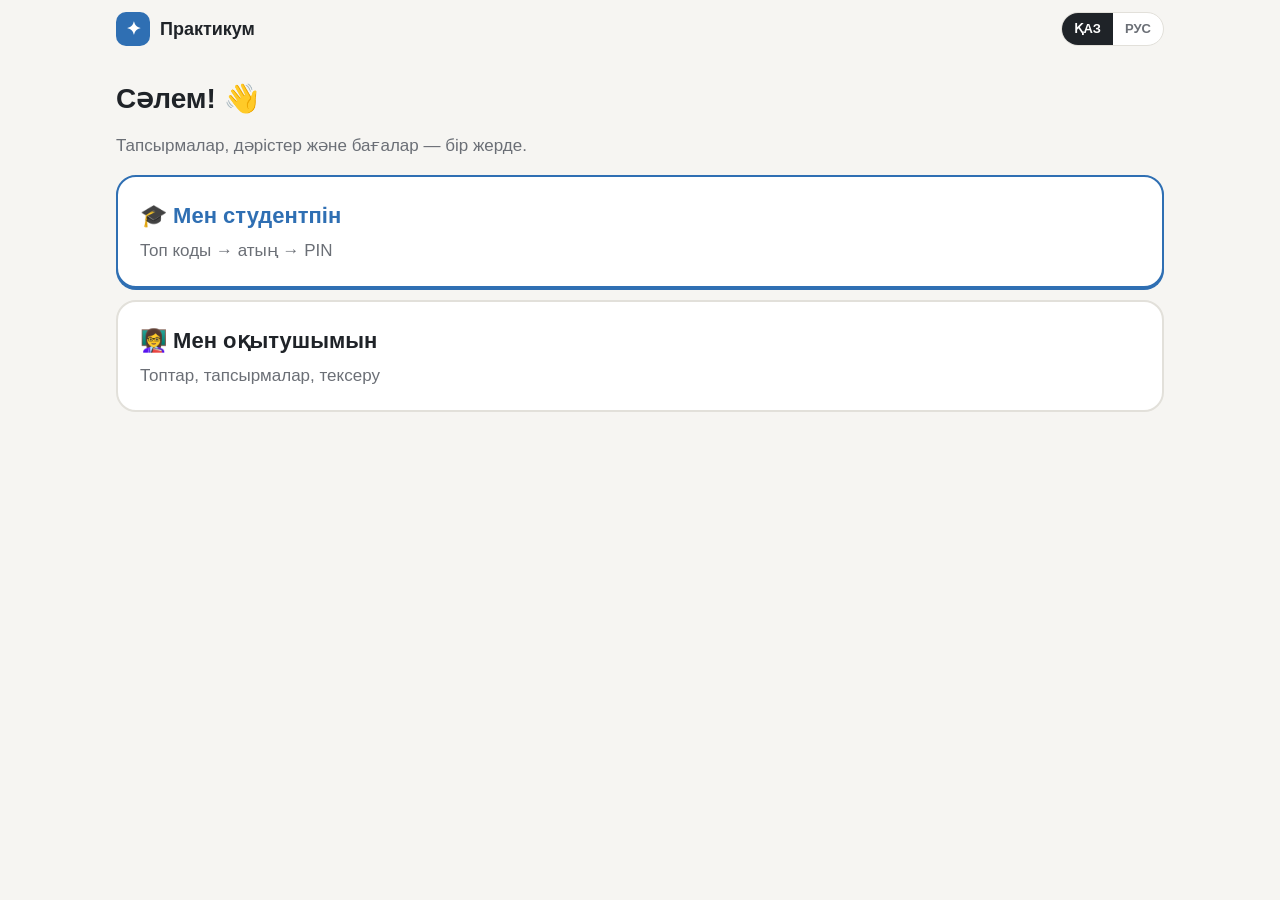
==== commit 8f6df940: "Классная комната: задания и лекции для групп, сдача работ в любое время, проверка с оценкой /100, жу" ====
--- a/index.html
+++ b/index.html
@@ -4,14 +4,14 @@
 <meta charset="utf-8">
 <meta name="viewport" content="width=device-width, initial-scale=1, viewport-fit=cover">
 <title>Практикум · колледж</title>
-<meta name="theme-color" content="#F6F5F1">
+<meta name="theme-color" content="#F6F5F2">
 <script>
 /* Старые ссылки квиза Handoff (?r=… / ?host) ведут на /handoff/ */
 (function () { var q = location.search; if (/[?&](r|host)(=|&|$)/.test(q) && !/[?&]sess=/.test(q)) location.replace("handoff/" + q + location.hash); })();
 </script>
 <style>
-:root{--bg:#F6F5F1;--card:#fff;--ink:#1C1B22;--mut:#6B6A75;--line:#E4E2DA;--acc:#4F46E5;--acc2:#EEF0FF;--ok:#13894B;--okbg:#E7F6EE;--warn:#B45309;--warnbg:#FEF4E2;--bad:#C2253A;--badbg:#FDECEE;--r:16px}
-*{box-sizing:border-box}html,body{margin:0;background:var(--bg);color:var(--ink);font:16px/1.45 -apple-system,BlinkMacSystemFont,"Segoe UI",Roboto,"Helvetica Neue",Arial,sans-serif;-webkit-text-size-adjust:100%}
+:root{--bg:#F6F5F2;--card:#fff;--ink:#1F2328;--mut:#6B6F76;--line:#E2E0DA;--acc:#2F6FB3;--acc2:#EEF3FB;--ok:#2E8B57;--okbg:#F2FAF5;--warn:#9A6A12;--warnbg:#FFF8EA;--bad:#C2413B;--badbg:#FCEFEE;--r:16px}
+*{box-sizing:border-box}html,body{margin:0;background:var(--bg);color:var(--ink);font:17px/1.5 -apple-system,BlinkMacSystemFont,"Segoe UI",Roboto,"Helvetica Neue",Arial,sans-serif;-webkit-text-size-adjust:100%}
 a{color:var(--acc)}button,input,select,textarea{font:inherit;color:inherit}
 .wrap{max-width:1080px;margin:0 auto;padding:16px 16px 90px}
 .top{display:flex;align-items:center;gap:12px;padding:12px 16px;max-width:1080px;margin:0 auto}
@@ -26,7 +26,7 @@
 .btn:disabled{opacity:.45;cursor:default}.btn.ghost{background:#fff;color:var(--ink);border:1.5px solid var(--line)}.btn.ok{background:var(--ok)}.btn.bad{background:#fff;color:var(--bad);border:1.5px solid #F2C2C9}
 .btn.sm{min-height:36px;padding:0 12px;font-size:14px;border-radius:10px}.btn.wide{width:100%}
 .big{display:flex;flex-direction:column;align-items:flex-start;gap:6px;width:100%;padding:22px;border-radius:20px;border:2px solid var(--line);background:#fff;cursor:pointer;text-align:left}
-.big b{font-size:22px}.big:hover{border-color:var(--acc)}.big.main{background:var(--acc);border-color:var(--acc);color:#fff}.big.main .mut{color:#DCDDFE}
+.big b{font-size:22px}.big:hover{border-color:var(--acc)}.big.main{background:#fff;border-color:var(--acc);box-shadow:0 2px 0 var(--acc)}.big.main b{color:var(--acc)}
 input[type=text],input[type=search],select,textarea{width:100%;min-height:48px;padding:10px 14px;border-radius:12px;border:1.5px solid var(--line);background:#fff;font-size:17px}
 textarea{min-height:160px;font-size:15px}input:focus,select:focus,textarea:focus{outline:none;border-color:var(--acc)}
 label.l{display:block;font-weight:700;margin:14px 0 6px}
@@ -40,7 +40,7 @@
 .pad button{min-height:62px;border-radius:14px;border:1.5px solid var(--line);background:#fff;font-size:24px;font-weight:700;cursor:pointer}
 .pad button:active{background:var(--acc2)}
 .err{color:var(--bad);font-weight:700;text-align:center;min-height:24px}
-.live{border:2px solid var(--ok);background:var(--okbg)}.live .btn{margin-top:10px}
+.live{border:2px solid #9FD3B5;background:var(--okbg)}.live .btn{margin-top:10px}
 .dot{display:inline-block;width:10px;height:10px;border-radius:50%;background:var(--ok);margin-right:6px;animation:pl 1.4s infinite}
 @keyframes pl{50%{opacity:.3}}
 .list{display:flex;flex-direction:column;gap:8px}
@@ -54,7 +54,7 @@
 .grid2{display:grid;grid-template-columns:1fr 1fr;gap:12px}@media (max-width:720px){.grid2{grid-template-columns:1fr}}
 .mods{display:grid;grid-template-columns:repeat(auto-fill,minmax(210px,1fr));gap:10px}
 .mod{padding:14px;border-radius:14px;border:2px solid var(--line);background:#fff;cursor:pointer;text-align:left}
-.mod b{display:block}.mod.on{border-color:var(--acc);background:var(--acc2)}.mod small{color:var(--mut)}
+.mod b{display:block}.mod.on{border-color:var(--acc);background:var(--acc2);box-shadow:0 0 0 1px var(--acc) inset}.mod small{color:var(--mut)}
 table.tb{width:100%;border-collapse:collapse;font-size:14px;background:#fff}
 table.tb th,table.tb td{border-bottom:1px solid var(--line);padding:9px 8px;text-align:left;vertical-align:top}
 table.tb th{font-size:12px;color:var(--mut);text-transform:uppercase;letter-spacing:.03em;position:sticky;top:0;background:#FAFAF7}
@@ -81,6 +81,51 @@
 .pcard b{display:block;font-size:15px}.pcard .p{font-size:28px;font-weight:800;letter-spacing:6px;margin:4px 0}
 @media print{body{background:#fff}.noprint{display:none!important}.wrap{padding:0}.modal{position:static;background:none}.modal>div{max-height:none;padding:0;background:#fff}}
 .mockb{position:fixed;left:8px;bottom:8px;font-size:11px;background:#FEF4E2;color:#B45309;padding:3px 8px;border-radius:8px;z-index:5}
+/* ---- classroom ---- */
+.hdr{display:flex;align-items:center;gap:10px;flex-wrap:wrap;margin-bottom:6px}.hdr h1{margin:0;flex:1;min-width:0}
+.pc{display:flex;gap:12px;align-items:flex-start;padding:14px;border:1px solid var(--line);border-radius:14px;background:#fff;cursor:pointer;text-decoration:none;color:inherit}
+.pc:hover{border-color:var(--acc)}.pc .ic{width:42px;height:42px;border-radius:12px;display:grid;place-items:center;font-size:20px;flex:none;background:var(--acc2)}
+.pc .ic.m{background:#F3EFE6}.pc .t{flex:1;min-width:0}.pc .t b{display:block;font-size:17px;line-height:1.3}.pc .t .small{margin-top:3px}
+.pc .st{flex:none;text-align:right}
+.chip.blue{background:var(--acc2);color:var(--acc)}
+.sect{margin:18px 0 8px;font-size:13px;font-weight:800;color:var(--mut);text-transform:uppercase;letter-spacing:.05em}
+.box{background:#fff;border:1px solid var(--line);border-radius:16px;padding:16px;margin:12px 0}
+.box h3{margin:0 0 8px}
+.goal2{background:var(--warnbg);border:1px solid #F1DFB7;border-radius:14px;padding:12px 14px;margin:10px 0}
+.goal2 b{display:block;font-size:12px;color:var(--warn);text-transform:uppercase;letter-spacing:.05em}
+.stp ol{padding-left:22px;margin:0}.stp li{margin:0 0 12px;line-height:1.55}
+.stp .one{font-size:18px;line-height:1.55;min-height:60px}
+.stpdots{display:flex;gap:5px;margin:4px 0 12px}.stpdots i{flex:1;height:6px;border-radius:9px;background:#E6E4DE;cursor:pointer}.stpdots i.d{background:#9FD3B5}.stpdots i.c{background:var(--acc)}
+.mp{background:#EEF3FB;border:1px solid #D3E0F3;color:#1F3F6B;border-radius:7px;padding:1px 6px;font-weight:600;box-decoration-break:clone;-webkit-box-decoration-break:clone}
+kbd{display:inline-block;font:600 .85em/1.3 ui-monospace,Menlo,Consolas,monospace;padding:1px 6px;border-radius:6px;border:1px solid #CFCDC6;border-bottom-width:2px;background:#fff;white-space:nowrap}
+.simg{display:block;margin:8px 0;border-radius:10px;overflow:hidden;border:1px solid var(--line)}.simg img{display:block;width:100%}
+.exim{width:100%;border-radius:12px;border:1px solid var(--line);display:block;background:#fff}
+details.dd{border:1px solid var(--line);border-radius:12px;background:#fff;margin:8px 0}details.dd>summary{padding:12px 14px;cursor:pointer;font-weight:700}details.dd>div{padding:0 14px 12px}
+.subbox{border:2px solid #9FD3B5;background:var(--okbg);border-radius:16px;padding:16px;margin:16px 0}
+.subbox.graded{border-color:#B9D0F0;background:#F4F8FE}
+.thumbs{display:flex;gap:8px;flex-wrap:wrap;margin:10px 0}.thumbs div{position:relative}.thumbs img{width:96px;height:96px;object-fit:cover;border-radius:10px;border:1px solid var(--line);display:block;background:#fff}
+.thumbs button{position:absolute;top:-6px;right:-6px;width:24px;height:24px;border-radius:50%;border:0;background:var(--ink);color:#fff;font-size:13px;cursor:pointer}
+.pick{display:flex;align-items:center;justify-content:center;gap:8px;width:100%;min-height:64px;border:2px dashed #BFD3C7;border-radius:14px;background:#fff;font-weight:700;cursor:pointer;color:var(--ok)}
+.big-score{font-size:34px;font-weight:800;line-height:1}
+.chk{display:flex;align-items:center;gap:8px;margin:8px 0}.chk label{flex:1}.chk input,.chk select{max-width:180px;min-height:44px}
+.chk .r{width:26px;text-align:center;font-weight:800}.chk.ok .r{color:var(--ok)}.chk.no .r{color:var(--bad)}
+.ans{white-space:pre-wrap;background:#fff;border:1px solid var(--line);border-radius:10px;padding:10px;margin:8px 0}
+.files{display:flex;flex-direction:column;gap:8px;margin:10px 0}.file{display:flex;align-items:center;gap:10px;padding:10px 12px;border:1px solid var(--line);border-radius:12px;background:#fff}
+.file .fi{width:38px;height:44px;border-radius:6px;display:grid;place-items:center;font-size:11px;font-weight:800;color:#fff;background:#C2413B;flex:none}.file .fi.w{background:#2F6FB3}.file .fi.o{background:#6B6F76}
+.file .t{flex:1;min-width:0}.file .t b{display:block;overflow:hidden;text-overflow:ellipsis;white-space:nowrap}
+.mtext{white-space:pre-wrap;line-height:1.6}
+.yt{position:relative;padding-top:56.25%;border-radius:12px;overflow:hidden;margin:10px 0}.yt iframe{position:absolute;inset:0;width:100%;height:100%;border:0}
+.gb{display:flex;gap:6px;flex-wrap:wrap;margin:8px 0}.gb button{min-height:44px;min-width:56px;border-radius:10px;border:1.5px solid var(--line);background:#fff;font-weight:800;font-size:16px;cursor:pointer}
+.gb button.on{border-color:var(--acc);background:var(--acc2);color:var(--acc)}
+.rv{display:grid;grid-template-columns:1.4fr 1fr;gap:14px}@media (max-width:800px){.rv{grid-template-columns:1fr}}
+.rvimgs img{width:100%;border-radius:10px;border:1px solid var(--line);margin-bottom:8px;display:block;background:#fff}
+.bank{display:grid;grid-template-columns:repeat(auto-fill,minmax(180px,1fr));gap:10px;max-height:58vh;overflow:auto;padding:2px}
+.bk{border:1.5px solid var(--line);border-radius:12px;background:#fff;cursor:pointer;overflow:hidden;text-align:left;padding:0}
+.bk img{width:100%;aspect-ratio:16/10;object-fit:cover;display:block;background:#F1F0EC}.bk div{padding:8px 10px;font-size:14px;font-weight:700;line-height:1.3}.bk.on{border-color:var(--acc);box-shadow:0 0 0 2px var(--acc) inset}
+.cnt{display:inline-grid;place-items:center;min-width:22px;height:22px;padding:0 6px;border-radius:999px;background:var(--bad);color:#fff;font-size:12px;font-weight:800;margin-left:4px}
+.jt td.s{text-align:center;font-weight:700}.jt td.s.sub{color:var(--warn)}.jt td.s.na{color:#B8B6AF}
+.fab{display:flex;gap:8px;flex-wrap:wrap;margin:10px 0}
+.stabs{display:grid;grid-template-columns:repeat(3,1fr);gap:4px;background:#ECEBE6;border-radius:14px;padding:4px}.stabs button{padding:10px 4px;border-radius:10px;text-align:center}.stabs button.on{background:#fff;color:var(--ink);box-shadow:0 1px 3px rgba(0,0,0,.08)}
 </style>
 </head>
 <body>
@@ -99,7 +144,7 @@
 <script src="fb/qrcode.js"></script>
 <script>
 "use strict";
-/* ============ Общее ============ */
+/* ================= Общее ================= */
 const $ = s => document.querySelector(s), $$ = s => [...document.querySelectorAll(s)];
 const app = $("#app");
 const esc = s => String(s == null ? "" : s).replace(/[&<>"']/g, c => ({"&": "&amp;", "<": "&lt;", ">": "&gt;", '"': "&quot;", "'": "&#39;"}[c]));
@@ -109,6 +154,7 @@
 const toast = t => { const d = document.createElement("div"); d.className = "toast"; d.textContent = t; document.body.appendChild(d); setTimeout(() => d.remove(), 2800); };
 const MON = {kk: ["қаң", "ақп", "нау", "сәу", "мам", "мау", "шіл", "там", "қыр", "қаз", "қар", "жел"], ru: ["янв", "фев", "мар", "апр", "мая", "июн", "июл", "авг", "сен", "окт", "ноя", "дек"]};
 const fmtD = ts => { if (!ts) return ""; const d = new Date(ts); return `${d.getDate()} ${MON[LG][d.getMonth()]} ${d.getFullYear()}`; };
+const fmtDS = ts => { if (!ts) return ""; const d = new Date(ts); return `${d.getDate()} ${MON[LG][d.getMonth()]}`; };
 const fmtDT = ts => { if (!ts) return ""; const d = new Date(ts); return `${d.getDate()} ${MON[LG][d.getMonth()]}, ${String(d.getHours()).padStart(2, "0")}:${String(d.getMinutes()).padStart(2, "0")}`; };
 const PROJ = (window.FB_CONFIG && FB_CONFIG.projectId) || "mock";
 const emailFor = (gid, sid, v) => `${gid}.${sid}${v ? "." + v : ""}@stud-${PROJ}.app`.toLowerCase();
@@ -118,51 +164,88 @@
 const scoreCls = p => p == null ? "na" : p >= 85 ? "hi" : p < 50 ? "lo" : "";
 const EXTRA = DB.mock ? location.search.replace(/^\?/, "").split("&").filter(x => /^(mock|broker)/.test(x)).join("&") : "";
 const withX = u => EXTRA ? u + (u.includes("?") ? "&" : "?") + EXTRA : u;
+const BASE = location.origin + location.pathname.replace(/index\.html$/, "");
 const MODS = [
-  {slug: "photoshop", name: "Photoshop", sub: T("Практика · ОН 2.1", "Практика · ОН 2.1"), j: true},
-  {slug: "illustrator", name: "Illustrator", sub: T("Практика · ОН 2.2 · 3D", "Практика · ОН 2.2 · 3D"), j: true},
-  {slug: "diagrammy", name: "Excel · Диаграммы", sub: T("№19 практика", "Практика №19"), j: true},
-  {slug: "sortirovka", name: "Excel · Сортировка", sub: T("№20 практика", "Практика №20"), j: true},
-  {slug: "excel", name: "Excel · «Что если»", sub: T("Квиз + практика · журналсыз", "Квиз + практика · без журнала"), j: false},
-  {slug: "handoff", name: "Handoff · квиз", sub: T("Photoshop квиз · журналсыз", "Квиз Photoshop · без журнала"), j: false}];
-const modOf = s => MODS.find(m => m.slug === s) || {name: s, sub: ""};
+  {slug: "photoshop", name: "Photoshop", j: true}, {slug: "illustrator", name: "Illustrator", j: true},
+  {slug: "diagrammy", name: "Excel · Диаграммы", j: true}, {slug: "sortirovka", name: "Excel · Сортировка", j: true},
+  {slug: "excel", name: "Excel · «Что если»", j: false}, {slug: "handoff", name: "Handoff · квиз", j: false}];
+const modOf = s => MODS.find(m => m.slug === s) || {name: s};
+let UNSUB = [];
+const keep = f => { UNSUB.push(f); return f; };
+const unsubAll = () => { UNSUB.forEach(f => { try { f(); } catch (e) {} }); UNSUB = []; };
 function modal(html, onClose) {
   const m = document.createElement("div"); m.className = "modal"; m.innerHTML = `<div>${html}</div>`; document.body.appendChild(m);
   const close = () => { m.remove(); onClose && onClose(); };
   m.addEventListener("click", e => { if (e.target === m || e.target.closest("[data-x]")) close(); });
-  return {el: m, close};
+  return {el: m, close, q: s => m.querySelector(s)};
 }
 function qrSvg(text) { try { const q = qrcode(0, "M"); q.addData(text); q.make(); return q.createSvgTag({cellSize: 4, margin: 2, scalable: true}); } catch (e) { return ""; } }
-const BASE = location.origin + location.pathname.replace(/index\.html$/, "");
-let UNSUB = [];
-const unsubAll = () => { UNSUB.forEach(f => { try { f(); } catch (e) {} }); UNSUB = []; };
+const linkify = t => esc(t).replace(/(https?:\/\/[^\s<]+)/g, u => `<a href="${u}" target="_blank" rel="noopener">${u.length > 60 ? u.slice(0, 57) + "…" : u}</a>`);
+const ytId = u => { const m = String(u).match(/(?:youtu\.be\/|youtube\.com\/(?:watch\?v=|shorts\/|embed\/))([\w-]{11})/); return m ? m[1] : null; };
+/* шаги из банка: [[ru|en]], {{img:x}}, клавиши */
+function fmtStep(x, lg, base) {
+  return esc(String(x == null ? "" : x).replace(/\[\[([^|\]]*)\|([^\]]*)\]\]/g, (m, a, b) => "\u0001" + (lg === "en" ? b : a) + "\u0002"))
+    .replace(/\u0001([^\u0002]*)\u0002/g, (m, p) => `<span class="mp">${p.replace(/ → /g, " › ")}</span>`)
+    .replace(/((?:Ctrl|Alt|Shift|Cmd)(?:\+[A-Za-zА-Яа-я0-9\[\]↓↑]+)+)/g, "<kbd>$1</kbd>")
+    .replace(/\s*\{\{img:([\w-]+)\}\}/g, (m, n) => `<a class="simg" href="${base}${n}.jpg" target="_blank"><img src="${base}${n}.jpg" alt="" loading="lazy"></a>`)
+    .replace(/(https?:\/\/[^\s<,)»]+)/g, u => `<a href="${u}" target="_blank" rel="noopener">${u.replace(/^https?:\/\/(www\.)?/, "").replace(/\/$/, "")}</a>`);
+}
+const checkOk = (c, v) => { if (c.opts) return v !== "" && v != null && (v | 0) === c.c; const x = parseFloat(String(v == null ? "" : v).replace(/[\s ]/g, "").replace("%", "").replace(",", ".")); if (!isFinite(x)) return false; const tol = c.tol != null ? c.tol : Math.max(0.5, Math.abs(c.a) * 0.002); return Math.abs(x - c.a) <= tol || (c.pct && Math.abs(x * 100 - c.a) <= tol); };
+function compressImage(file, max = 1280) {
+  return new Promise((res, rej) => { const url = URL.createObjectURL(file), img = new Image();
+    img.onload = () => { try { let w = img.naturalWidth || 1000, h = img.naturalHeight || 1000; const k = Math.min(1, max / Math.max(w, h)); w = Math.round(w * k); h = Math.round(h * k);
+      const c = document.createElement("canvas"); c.width = w; c.height = h; const x = c.getContext("2d"); x.fillStyle = "#fff"; x.fillRect(0, 0, w, h); x.drawImage(img, 0, 0, w, h);
+      let q = 0.8, d = c.toDataURL("image/jpeg", q); while (d.length > 600000 && q > 0.35) { q -= 0.1; d = c.toDataURL("image/jpeg", q); } URL.revokeObjectURL(url); res(d); } catch (e) { rej(e); } };
+    img.onerror = () => { URL.revokeObjectURL(url); rej(new Error("bad image")); }; img.src = url; });
+}
+const readDataURL = f => new Promise((res, rej) => { const r = new FileReader(); r.onload = () => res(r.result); r.onerror = rej; r.readAsDataURL(f); });
+const CH = 700000;
+async function saveFile(gid, file) {
+  if (file.size > 10 * 1024 * 1024) throw new Error(T("Файл 10 МБ-тан үлкен", "Файл больше 10 МБ"));
+  const d = await readDataURL(file), fid = DB.id(), n = Math.ceil(d.length / CH);
+  for (let i = 0; i < n; i++) await DB.doc(`groups/${gid}/files/${fid}/c/${i}`).set({d: d.slice(i * CH, (i + 1) * CH)});
+  const meta = {fid, name: file.name, size: file.size, mime: file.type || "", n}; await DB.doc(`groups/${gid}/files/${fid}`).set(meta); return meta;
+}
+async function loadFile(gid, f) {
+  const parts = []; for (let i = 0; i < f.n; i++) { const c = await DB.doc(`groups/${gid}/files/${f.fid}/c/${i}`).get(); parts.push(c ? c.d : ""); }
+  const blob = await (await fetch(parts.join(""))).blob(); return URL.createObjectURL(new Blob([blob], {type: f.mime || blob.type}));
+}
+const fsize = b => b > 1048576 ? (b / 1048576).toFixed(1) + " МБ" : Math.max(1, Math.round(b / 1024)) + " КБ";
+const fext = n => (String(n).split(".").pop() || "").toUpperCase().slice(0, 4);
+function filesHtml(files) {
+  return files && files.length ? `<div class="files">${files.map((f, i) => `<div class="file"><div class="fi ${/PDF/.test(fext(f.name)) ? "" : /DOC/.test(fext(f.name)) ? "w" : "o"}">${esc(fext(f.name))}</div><div class="t"><b>${esc(f.name)}</b><span class="small mut">${fsize(f.size)}</span></div><button class="btn ghost sm" data-file="${i}">${T("Ашу", "Открыть")}</button></div>`).join("")}</div>` : "";
+}
+function bindFiles(root, gid, files) {
+  root.querySelectorAll("[data-file]").forEach(b => b.onclick = async () => { const f = files[+b.dataset.file]; b.disabled = true; b.textContent = "…";
+    try { const url = await loadFile(gid, f); const a = document.createElement("a"); a.className = "btn sm"; a.href = url; a.target = "_blank"; a.rel = "noopener";
+      if (!/pdf|image/.test(f.mime)) a.download = f.name; a.textContent = /pdf|image/.test(f.mime) ? T("Ашу ↗", "Открыть ↗") : T("Жүктеу ⬇", "Скачать ⬇"); b.replaceWith(a); a.click();
+    } catch (e) { b.disabled = false; b.textContent = T("Қате", "Ошибка"); toast(e.message); } });
+}
+function setLang(l) { LG = l; localStorage.setItem("portal_lang", l); document.documentElement.lang = l; $$(".lang button").forEach(b => b.classList.toggle("on", b.dataset.lg === l)); route(); }
+$$(".lang button").forEach(b => { b.onclick = () => setLang(b.dataset.lg); b.classList.toggle("on", b.dataset.lg === LG); });
+if (DB.mock) { const d = document.createElement("div"); d.className = "mockb"; d.textContent = "тестовая база"; document.body.appendChild(d); }
+let BANKS = null; const banks = async () => BANKS || (BANKS = await (await fetch("fb/banks.json")).json());
 
-function setLang(l) { LG = l; localStorage.setItem("portal_lang", l); document.documentElement.lang = l; $$(".lang button").forEach(b => b.classList.toggle("on", b.dataset.lg === l)); route(); }
-$$(".lang button").forEach(b => b.onclick = () => setLang(b.dataset.lg));
-$$(".lang button").forEach(b => b.classList.toggle("on", b.dataset.lg === LG));
-if (DB.mock) { const d = document.createElement("div"); d.className = "mockb"; d.textContent = "тестовая база"; document.body.appendChild(d); }
-
-/* ============ Маршруты ============ */
+/* ================= Маршруты ================= */
 function route() {
-  unsubAll();
-  const h = location.hash.replace(/^#\/?/, "").split("/");
+  unsubAll(); document.onkeydown = null;
+  const h = location.hash.replace(/^#\/?/, "").split("/").map(decodeURIComponent);
   const me = LS.get("me");
   if (h[0] === "s") return studentLogin();
-  if (h[0] === "me") return me ? studentHome(me) : (location.hash = "#/s");
+  if (h[0] === "me") { if (!me) return (location.hash = "#/s"); return h[1] === "p" ? studentPost(me, h[2]) : studentHome(me, h[1] || "tasks"); }
   if (h[0] === "t") return teacher(h.slice(1));
   if (me && h[0] === "") return (location.hash = "#/me");
   landing();
 }
 window.addEventListener("hashchange", route);
+function landing() {
+  app.innerHTML = `<h1>${T("Сәлем! 👋", "Здравствуйте! 👋")}</h1><p class="mut">${T("Тапсырмалар, дәрістер және бағалар — бір жерде.", "Задания, лекции и оценки — в одном месте.")}</p>
+    <div class="hero"><button class="big main" id="go-s"><b>🎓 ${T("Мен студентпін", "Я студент")}</b><span class="mut">${T("Топ коды → атың → PIN", "Код группы → имя → PIN")}</span></button>
+    <button class="big" id="go-t"><b>👩‍🏫 ${T("Мен оқытушымын", "Я преподаватель")}</b><span class="mut">${T("Топтар, тапсырмалар, тексеру", "Группы, задания, проверка")}</span></button></div>`;
+  $("#go-s").onclick = () => location.hash = "#/s"; $("#go-t").onclick = () => location.hash = "#/t";
+}
 
-function landing() {
-  app.innerHTML = `<h1>${T("Сәлем! 👋", "Здравствуйте! 👋")}</h1><p class="mut">${T("Сабаққа кіру үшін төмендегі батырманы басыңыз.", "Чтобы войти на занятие, нажмите кнопку ниже.")}</p>
-    <div class="hero"><button class="big main" id="go-s"><b>🎓 ${T("Мен студентпін", "Я студент")}</b><span class="mut">${T("Топ коды → атың → PIN", "Код группы → имя → PIN")}</span></button>
-    <button class="big" id="go-t"><b>👩‍🏫 ${T("Мен оқытушымын", "Я преподаватель")}</b><span class="mut">${T("Топтар, сабақтар, журнал", "Группы, занятия, журнал")}</span></button></div>`;
-  $("#go-s").onclick = () => location.hash = "#/s"; $("#go-t").onclick = () => location.hash = "#/t";
-}
-
-/* ============ Студент: вход ============ */
+/* ================= Студент: вход ================= */
 function studentLogin() {
   const st = {step: 0, code: LS.get("lastCode") || "", gid: null, gname: "", list: [], pick: null, pin: ""};
   const bar = n => `<div class="steps">${[0, 1, 2].map(i => `<i class="${i <= n ? "on" : ""}"></i>`).join("")}</div>`;
@@ -170,18 +253,16 @@
     if (st.step === 0) {
       app.innerHTML = `${bar(0)}<h1>${T("Топ коды", "Код группы")}</h1><p class="mut">${T("Кодты оқытушы береді (мысалы: БУХ22).", "Код даёт преподаватель (например: БУХ22).")}</p>
         <input type="text" id="code" autocomplete="off" autocapitalize="characters" value="${esc(st.code)}" placeholder="БУХ22" style="font-size:24px;text-align:center;letter-spacing:3px">
-        <div class="err" id="err"></div><button class="btn wide" id="nx">${T("Әрі қарай →", "Далее →")}</button>
-        <p style="text-align:center"><a href="#/">← ${T("Артқа", "Назад")}</a></p>`;
+        <div class="err" id="err"></div><button class="btn wide" id="nx">${T("Әрі қарай →", "Далее →")}</button><p style="text-align:center"><a href="#/">← ${T("Артқа", "Назад")}</a></p>`;
       const go = async () => { const c = normCode($("#code").value); if (!c) return; $("#nx").disabled = true; $("#err").textContent = "";
         try { const r = await DB.doc("codes/" + c).get(); if (!r) { $("#err").textContent = T("Мұндай топ жоқ. Кодты тексеріңіз.", "Такой группы нет. Проверьте код."); $("#nx").disabled = false; return; }
           const g = await DB.doc("groups/" + r.gid).get(); st.code = c; st.gid = r.gid; st.gname = g ? g.name : c;
           st.list = (await DB.col(`groups/${r.gid}/students`).get()).filter(s => !s.off).sort((a, b) => a.name.localeCompare(b.name, "ru")); LS.set("lastCode", c); st.step = 1; draw();
-        } catch (e) { $("#err").textContent = T("Байланыс қатесі. Қайталаңыз.", "Ошибка связи. Повторите.") ; $("#nx").disabled = false; } };
-      $("#nx").onclick = go; $("#code").onkeydown = e => { if (e.key === "Enter") go(); }; $("#code").focus();
+        } catch (e) { $("#err").textContent = T("Байланыс қатесі. Қайталаңыз.", "Ошибка связи. Повторите."); $("#nx").disabled = false; } };
+      $("#nx").onclick = go; $("#code").onkeydown = e => { if (e.key === "Enter") go(); };
     } else if (st.step === 1) {
       app.innerHTML = `${bar(1)}<h1>${T("Өз атыңызды таңдаңыз", "Выберите своё имя")}</h1><p class="mut">${esc(st.gname)}</p>
-        ${st.list.length > 12 ? `<input type="search" id="q" placeholder="${T("Іздеу…", "Поиск…")}" style="margin-bottom:10px">` : ""}
-        <div class="names" id="nm"></div><p><a href="#" id="bk">← ${T("Басқа топ", "Другая группа")}</a></p>`;
+        ${st.list.length > 12 ? `<input type="search" id="q" placeholder="${T("Іздеу…", "Поиск…")}" style="margin-bottom:10px">` : ""}<div class="names" id="nm"></div><p><a href="#" id="bk">← ${T("Басқа топ", "Другая группа")}</a></p>`;
       const fill = q => { $("#nm").innerHTML = st.list.filter(s => !q || s.name.toLowerCase().includes(q)).map(s => `<button data-s="${s.id}">${esc(s.name)}</button>`).join("") || `<div class="empty">${T("Тізім бос — оқытушыға айтыңыз", "Список пуст — скажите преподавателю")}</div>`;
         $$("[data-s]").forEach(b => b.onclick = () => { st.pick = st.list.find(x => x.id === b.dataset.s); st.pin = ""; st.step = 2; draw(); }); };
       fill(""); const q = $("#q"); if (q) q.oninput = () => fill(q.value.trim().toLowerCase());
@@ -191,68 +272,148 @@
         <div class="pin">${[0, 1, 2, 3].map(i => `<i class="${st.pin.length > i ? "f" : ""}">${st.pin.length > i ? "•" : ""}</i>`).join("")}</div><div class="err" id="err"></div>
         <div class="pad">${[1, 2, 3, 4, 5, 6, 7, 8, 9].map(n => `<button data-k="${n}">${n}</button>`).join("")}<button data-k="b">⌫</button><button data-k="0">0</button><button data-k="x" style="font-size:15px">${T("Артқа", "Назад")}</button></div>`;
       const press = async k => {
-        if (k === "x") { st.step = 1; return draw(); }
-        if (k === "b") { st.pin = st.pin.slice(0, -1); return draw(); }
+        if (k === "x") { st.step = 1; return draw(); } if (k === "b") { st.pin = st.pin.slice(0, -1); return draw(); }
         if (st.pin.length >= 4) return; st.pin += k; draw();
-        if (st.pin.length === 4) {
-          try { await DB.auth.student(st.pick.email, pwFor(st.pin));
+        if (st.pin.length === 4) { try { await DB.auth.student(st.pick.email, pwFor(st.pin));
             LS.set("me", {gid: st.gid, sid: st.pick.id, name: st.pick.name, gname: st.gname, code: st.code}); location.hash = "#/me";
-          } catch (e) { st.pin = ""; draw(); $("#err").textContent = /network/.test(e.code || "") ? T("Байланыс жоқ", "Нет связи") : /too-many/.test(e.code || "") ? T("Тым көп әрекет. 1 минут күтіңіз.", "Слишком много попыток. Подождите минуту.") : T("PIN қате. Оқытушыдан сұраңыз.", "Неверный PIN. Спросите у преподавателя."); }
-        } };
+          } catch (e) { st.pin = ""; draw(); $("#err").textContent = /network/.test(e.code || "") ? T("Байланыс жоқ", "Нет связи") : /too-many/.test(e.code || "") ? T("Тым көп әрекет. 1 минут күтіңіз.", "Слишком много попыток. Подождите минуту.") : T("PIN қате. Оқытушыдан сұраңыз.", "Неверный PIN. Спросите у преподавателя."); } } };
       $$("[data-k]").forEach(b => b.onclick = () => press(b.dataset.k));
-      document.onkeydown = e => { if (location.hash !== "#/s") { document.onkeydown = null; return; } if (/^\d$/.test(e.key)) press(e.key); if (e.key === "Backspace") press("b"); };
+      document.onkeydown = e => { if (/^\d$/.test(e.key)) press(e.key); if (e.key === "Backspace") press("b"); };
     }
   };
   draw();
 }
 
-/* ============ Студент: кабинет ============ */
-function studentHome(me) {
-  app.innerHTML = `<div style="display:flex;align-items:center;gap:10px"><div style="flex:1"><h1 style="margin:0">${esc(me.name)}</h1><div class="mut">${esc(me.gname)}</div></div><button class="btn ghost sm" id="out">${T("Шығу", "Выйти")}</button></div>
-    <div id="live"></div>
-    <div class="tabs"><button data-t="g" class="on">📊 ${T("Бағаларым", "Мои оценки")}</button><button data-t="w">🖼 ${T("Жұмыстарым", "Мои работы")}</button></div>
-    <div id="tab"></div>`;
+/* ================= Студент: кабинет ================= */
+const SD = {posts: [], subs: {}, marks: {}, hist: []};
+function stuWatch(me, cb) {
+  const p = `groups/${me.gid}/students/${me.sid}`;
+  keep(DB.col(`groups/${me.gid}/posts`).on(l => { SD.posts = l.filter(x => !x.draft).sort((a, b) => (b.date || 0) - (a.date || 0)); cb(); }, e => cb(e)));
+  keep(DB.col(p + "/subs").on(l => { SD.subs = {}; l.forEach(x => SD.subs[x.id] = x); cb(); }));
+  keep(DB.col(p + "/marks").on(l => { SD.marks = {}; l.forEach(x => SD.marks[x.id] = x); cb(); }));
+}
+function taskState(id) { const s = SD.subs[id], m = SD.marks[id];
+  if (m && (!s || (m.at || 0) >= (s.at || 0))) return {k: "graded", m, s}; if (s) return {k: "sent", s, m}; return {k: "todo"}; }
+function stuHead(me) {
+  return `<div class="hdr"><div style="flex:1;min-width:0"><h1>${esc(me.name)}</h1><div class="mut">${esc(me.gname)}</div></div><button class="btn ghost sm" id="out">${T("Шығу", "Выйти")}</button></div><div id="live"></div>`;
+}
+function bindStuHead(me) {
   $("#out").onclick = async () => { await DB.auth.out(); LS.del("me"); location.hash = "#/"; };
-  UNSUB.push(DB.doc(`groups/${me.gid}/live/current`).on(L => {
-    const el = $("#live"); if (!el) return;
-    if (L && L.active) { const m = modOf(L.slug), url = withX(`${L.slug}/?r=${encodeURIComponent(L.room)}&b=${L.b || 0}&sid=${encodeURIComponent(me.sid)}&n=${encodeURIComponent(me.name)}`);
-      el.innerHTML = `<div class="card live"><div><span class="dot"></span><b>${T("Қазір сабақ жүріп жатыр", "Сейчас идёт занятие")}</b></div><h2 style="margin:6px 0 0">${esc(L.title || m.name)}</h2><div class="mut">${esc(m.name)}</div>
-        <a class="btn ok wide" href="${url}">${T("Сабаққа кіру →", "Войти на занятие →")}</a></div>`;
-    } else el.innerHTML = `<div class="card"><b>${T("Қазір сабақ жоқ", "Сейчас занятий нет")}</b><div class="mut small">${T("Оқытушы сабақты бастағанда, осы жерде «Кіру» батырмасы шығады — бетті жаңартудың қажеті жоқ.", "Когда преподаватель начнёт занятие, здесь появится кнопка «Войти» — обновлять страницу не нужно.")}</div></div>`;
-  }));
-  const tab = t => { $$(".tabs button").forEach(b => b.classList.toggle("on", b.dataset.t === t)); unsubTab(); t === "g" ? myGrades(me) : myWorks(me); };
-  $$(".tabs button").forEach(b => b.onclick = () => tab(b.dataset.t)); tab("g");
-}
-let TABU = null; const unsubTab = () => { if (TABU) { TABU(); TABU = null; } };
-function taskRows(r) {
-  return (r.tasks || []).map((x, k) => `<div class="tk"><div class="n ${x.done ? "ok" : ""}">${k + 1}</div><div style="flex:1"><b>${esc(x.title)}</b><div class="small mut">${x.done ? "✓ " + T("орындалды", "выполнено") : x.sub ? T("жіберілді", "отправлено") : T("орындалмады", "не выполнено")}${x.sec ? " · " + (x.sec < 60 ? Math.round(x.sec) + " " + T("сек", "сек") : Math.round(x.sec / 60) + " " + T("мин", "мин")) : ""}${x.tg ? ` · <b>${T("Оқытушы", "Преподаватель")}: ${esc(x.tg)}</b>` : x.ag ? ` · ${T("уақыт бағасы", "оценка по времени")}: ${esc(x.ag)}` : ""}</div>${x.cm ? `<div class="cm">💬 ${esc(x.cm)}</div>` : ""}</div></div>`).join("");
-}
-function myGrades(me) {
-  const el = $("#tab"); el.innerHTML = `<p class="mut">${T("Жүктелуде…", "Загрузка…")}</p>`;
-  TABU = DB.col(`groups/${me.gid}/students/${me.sid}/hist`).on(list => {
-    list.sort((a, b) => (b.date || 0) - (a.date || 0));
-    const vals = list.map(x => x.p100).filter(x => x != null), avg = vals.length ? Math.round(vals.reduce((a, b) => a + b, 0) / vals.length) : null;
-    el.innerHTML = !list.length ? `<div class="empty">${T("Әзірге бағалар жоқ. Сабақтан кейін осында шығады.", "Пока оценок нет. Они появятся здесь после занятия.")}</div>`
-      : `${avg != null ? `<div class="card" style="display:flex;align-items:center;gap:14px"><div class="score ${scoreCls(avg)}" style="font-size:22px;padding:10px 14px">${avg}</div><div><b>${T("Орташа балл", "Средний балл")}</b><div class="mut small">${vals.length} ${T("сабақ", "занятий")}</div></div></div>` : ""}
-        <div class="list">${list.map((x, i) => `<div class="row" data-i="${i}"><div class="score ${scoreCls(x.p100)}">${x.p100 != null ? x.p100 : x.score != null ? x.score : "—"}</div><div class="t"><b>${esc(x.title || modOf(x.slug).name)}</b><span class="mut small">${fmtD(x.date)}${x.letter ? " · " + x.letter : ""}${x.tasks ? " · " + x.tasks.filter(t => t.done).length + "/" + x.tasks.length + " " + T("тапсырма", "заданий") : ""}</span></div><span class="mut">›</span></div>`).join("")}</div>`;
-    $$("[data-i]").forEach(b => b.onclick = async () => { const x = list[+b.dataset.i];
-      const md = modal(`<div class="mh"><h2>${esc(x.title || "")}</h2><button class="btn ghost sm" data-x>✕</button></div><div class="mut">${fmtD(x.date)}</div>
-        ${x.p100 != null ? `<div class="card" style="display:flex;gap:12px;align-items:center"><div class="score ${scoreCls(x.p100)}" style="font-size:22px;padding:10px 14px">${x.p100}</div><div><b>/ 100 · ${esc(x.letter || "")}</b>${x.hk && x.hk.n ? `<div class="small mut">${T("Пернелер", "Горячие клавиши")}: ${x.hk.c}/${x.hk.n}</div>` : ""}</div></div>` : ""}
-        <div class="card">${taskRows(x) || `<div class="mut">${T("Ұпай", "Баллы")}: ${x.score || 0}${x.rank ? " · " + T("орын", "место") + " " + x.rank : ""}</div>`}</div><div id="ww"></div>`);
-      try { const ws = (await DB.col(`groups/${me.gid}/students/${me.sid}/works`).get()).filter(w => w.sess === x.sess);
-        if (ws.length) md.el.querySelector("#ww").innerHTML = `<h3>${T("Жұмыстар", "Работы")}</h3><div class="works">${ws.map(w => `<a href="${w.data}" target="_blank" download="${esc(w.task || "work")}.jpg"><img src="${w.data}" alt=""><span>${esc(w.task || "")}</span></a>`).join("")}</div>`; } catch (e) {}
-    });
-  }, () => { el.innerHTML = `<div class="empty">${T("Кіру мерзімі өтті. Қайта кіріңіз.", "Сессия истекла. Войдите снова.")}</div>`; });
-}
-function myWorks(me) {
-  const el = $("#tab"); el.innerHTML = `<p class="mut">${T("Жүктелуде…", "Загрузка…")}</p>`;
-  DB.col(`groups/${me.gid}/students/${me.sid}/works`).get().then(ws => { ws.sort((a, b) => (b.ts || 0) - (a.ts || 0));
-    el.innerHTML = ws.length ? `<div class="works">${ws.map(w => `<a href="${w.data}" target="_blank" download="${esc(w.task || "work")}.jpg"><img src="${w.data}" alt="" loading="lazy"><span><b>${esc(w.task || "")}</b><br>${esc(w.title || "")} · ${fmtD(w.ts)}</span></a>`).join("")}</div>`
-      : `<div class="empty">${T("Жұмыстар әлі жоқ.", "Работ пока нет.")}</div>`; }).catch(() => el.innerHTML = `<div class="empty">${T("Жүктеу мүмкін болмады", "Не удалось загрузить")}</div>`);
+  keep(DB.doc(`groups/${me.gid}/live/current`).on(L => { const el = $("#live"); if (!el) return;
+    el.innerHTML = L && L.active ? `<div class="card live"><div><span class="dot"></span><b>${T("Қазір сабақта", "Сейчас на паре")}: ${esc(L.title || modOf(L.slug).name)}</b></div>
+      <a class="btn ok wide" href="${withX(`${L.slug}/?r=${encodeURIComponent(L.room)}&b=${L.b || 0}&sid=${encodeURIComponent(me.sid)}&n=${encodeURIComponent(me.name)}`)}">${T("Кіру →", "Войти →")}</a></div>` : ""; }));
+}
+function studentHome(me, tab) {
+  app.innerHTML = stuHead(me) + `<div class="tabs stabs"><button data-t="tasks">${T("Тапсырма", "Задания")} <span id="ntodo"></span></button><button data-t="mats">${T("Дәрістер", "Материалы")}</button><button data-t="grades">${T("Бағалар", "Оценки")}</button></div><div id="tab"><p class="mut">${T("Жүктелуде…", "Загрузка…")}</p></div>`;
+  bindStuHead(me);
+  $$(".tabs button").forEach(b => { b.classList.toggle("on", b.dataset.t === tab); b.onclick = () => location.hash = "#/me/" + b.dataset.t; });
+  if (tab === "grades") keep(DB.col(`groups/${me.gid}/students/${me.sid}/hist`).on(l => { SD.hist = l; draw(); }));
+  let painted = "";
+  stuWatch(me, err => { if (err) { $("#tab").innerHTML = `<div class="empty">${T("Кіру мерзімі өтті. Шығып, қайта кіріңіз.", "Сессия истекла. Выйдите и войдите снова.")}</div>`; return; } draw(); });
+  function draw() {
+    const el = $("#tab"); if (!el) return;
+    const tasks = SD.posts.filter(p => p.type === "task"), mats = SD.posts.filter(p => p.type === "mat");
+    const todo = tasks.filter(p => taskState(p.id).k === "todo");
+    const sig = JSON.stringify([tab, SD.posts.map(p => [p.id, p.title, p.due]), SD.subs, Object.keys(SD.marks).map(k => [k, SD.marks[k].score, SD.marks[k].at]), SD.hist.length]);
+    if (sig === painted) return; painted = sig;
+    $("#ntodo").innerHTML = todo.length ? `<span class="cnt">${todo.length}</span>` : "";
+    if (tab === "tasks") {
+      const card = p => { const s = taskState(p.id), over = p.due && s.k === "todo" && Date.now() > p.due + 864e5;
+        return `<a class="pc" href="#/me/p/${p.id}"><div class="ic">📝</div><div class="t"><b>${esc(p.title)}</b><div class="small mut">${p.due ? `${T("Мерзімі", "Срок")}: ${fmtDS(p.due)}` : fmtDS(p.date)}${over ? ` · <span style="color:var(--bad);font-weight:700">${T("кешікті", "просрочено")}</span>` : ""}</div></div>
+          <div class="st">${s.k === "graded" ? `<span class="score ${scoreCls(s.m.score)}">${s.m.score}</span>` : s.k === "sent" ? `<span class="chip warn">${T("Тексерілуде", "На проверке")}</span>` : `<span class="chip blue">${T("Тапсыру", "Сдать")}</span>`}</div></a>`; };
+      const done = tasks.filter(p => taskState(p.id).k !== "todo");
+      el.innerHTML = !tasks.length ? `<div class="empty">${T("Әзірге тапсырма жоқ. Оқытушы жариялағанда осында шығады.", "Заданий пока нет. Когда преподаватель опубликует — они появятся здесь.")}</div>`
+        : `${todo.length ? `<div class="sect">${T("Орындау керек", "Нужно сделать")} (${todo.length})</div><div class="list">${todo.map(card).join("")}</div>` : `<div class="card" style="text-align:center">🎉 ${T("Барлығы тапсырылды!", "Всё сдано!")}</div>`}
+          ${done.length ? `<div class="sect">${T("Тапсырылған", "Сданные")} (${done.length})</div><div class="list">${done.map(card).join("")}</div>` : ""}`;
+    } else if (tab === "mats") {
+      el.innerHTML = !mats.length ? `<div class="empty">${T("Материалдар әзірге жоқ.", "Материалов пока нет.")}</div>`
+        : `<div class="list">${mats.map(p => `<a class="pc" href="#/me/p/${p.id}"><div class="ic m">📚</div><div class="t"><b>${esc(p.title)}</b><div class="small mut">${fmtD(p.date)}${p.files && p.files.length ? " · 📎 " + p.files.length : ""}</div></div><span class="mut">›</span></a>`).join("")}</div>`;
+    } else {
+      const rows = tasks.map(p => ({t: p.title, d: p.date, s: SD.marks[p.id] ? SD.marks[p.id].score : null, id: p.id})).concat(SD.hist.map(h => ({t: h.title, d: h.date, s: h.p100 != null ? h.p100 : null, live: true}))).sort((a, b) => (b.d || 0) - (a.d || 0));
+      const vals = rows.map(r => r.s).filter(v => v != null), avg = vals.length ? Math.round(vals.reduce((a, b) => a + b, 0) / vals.length) : null;
+      el.innerHTML = `<div class="card" style="display:flex;align-items:center;gap:14px"><div class="score ${scoreCls(avg)}" style="font-size:24px;padding:10px 14px">${avg != null ? avg : "—"}</div><div><b>${T("Орташа балл", "Средний балл")}</b><div class="mut small">${vals.length} ${T("бағаланды", "оценено")}</div></div></div>
+        <div class="list">${rows.map(r => `<${r.id ? `a href="#/me/p/${r.id}"` : "div"} class="pc"><div class="ic">${r.live ? "🎯" : "📝"}</div><div class="t"><b>${esc(r.t)}</b><div class="small mut">${fmtD(r.d)}${r.live ? " · " + T("сабақта", "на паре") : ""}</div></div><div class="st"><span class="score ${scoreCls(r.s)}">${r.s != null ? r.s : "—"}</span></div></${r.id ? "a" : "div"}>`).join("") || `<div class="empty">${T("Бағалар жоқ", "Оценок нет")}</div>`}</div>`;
+    }
+  }
+}
+function studentPost(me, pid) {
+  app.innerHTML = `<p><a href="#/me/tasks">← ${T("Артқа", "Назад")}</a></p><div id="pv"><p class="mut">${T("Жүктелуде…", "Загрузка…")}</p></div>`;
+  let painted = "", draft = null;
+  stuWatch(me, () => draw());
+  function draw() {
+    const p = SD.posts.find(x => x.id === pid), el = $("#pv"); if (!el) return; if (!p) { if (SD.posts.length) el.innerHTML = `<div class="empty">${T("Табылмады", "Не найдено")}</div>`; return; }
+    const st = taskState(pid), sig = JSON.stringify([p, st.k, st.s && st.s.at, st.m && st.m.at]);
+    if (sig === painted) return; painted = sig;
+    if (p.type === "mat") {
+      el.innerHTML = `<h1>${esc(p.title)}</h1><div class="mut small">${fmtD(p.date)}</div>${p.text ? `<div class="box mtext">${linkify(p.text)}</div>` : ""}
+        ${[...new Set((p.links || []).concat((String(p.text || "").match(/https?:\/\/\S+/g) || []).filter(ytId)))].map(u => ytId(u) ? `<div class="yt"><iframe src="https://www.youtube-nocookie.com/embed/${ytId(u)}" allowfullscreen></iframe></div>` : `<p><a href="${esc(u)}" target="_blank" rel="noopener">🔗 ${esc(u)}</a></p>`).join("")}
+        ${(p.imgs || []).map(d => `<img class="exim" src="${d}" style="margin:8px 0">`).join("")}${filesHtml(p.files)}`;
+      bindFiles(el, me.gid, p.files || []); return;
+    }
+    const tk = p.task || {}, base = p.base || "", langs = p.langs || null, lg = LS.get("lg_" + (p.slug || "x")) || "ru";
+    const steps = tk.steps || [], SK = "stp_" + pid; let si = Math.min(+(LS.get(SK) || 0), Math.max(0, steps.length - 1)); const list = LS.get("stepList") === 1;
+    el.innerHTML = `<h1>${esc(p.title)}</h1><div class="mut small">${p.due ? `${T("Мерзімі", "Срок")}: <b>${fmtD(p.due)}</b>` : fmtD(p.date)}${tk.min ? ` · ~${tk.min} ${T("мин", "мин")}` : ""}</div>
+      ${st.k === "graded" ? `<div class="subbox graded"><div style="display:flex;gap:14px;align-items:center"><div class="big-score">${st.m.score}<span class="mut" style="font-size:16px"> / 100</span></div><div><b>${T("Оқытушы бағалады", "Оценено преподавателем")}</b><div class="small mut">${fmtDT(st.m.at)}</div></div></div>${st.m.comment ? `<div class="cm" style="margin-top:10px">💬 ${esc(st.m.comment)}</div>` : ""}</div>` : ""}
+      ${tk.goal || p.text ? `<div class="goal2"><b>🎯 ${T("Не жасаймыз?", "Что делаем?")}</b>${linkify(tk.goal || p.text)}</div>` : ""}
+      ${tk.ex ? `<details class="dd" ${steps.length ? "" : "open"}><summary>🖼 ${T("Мысал — осындай нәтиже", "Образец результата")}</summary><div><img class="exim" src="${/^data:|^https?:/.test(tk.ex) ? tk.ex : base + tk.ex + ".jpg"}" alt=""></div></details>` : ""}
+      ${(p.imgs || []).map(d => `<img class="exim" src="${d}" style="margin:8px 0">`).join("")}${filesHtml(p.files)}
+      ${steps.length ? `<div class="box stp"><div style="display:flex;align-items:center;gap:8px;margin-bottom:6px"><h3 style="margin:0;flex:1">${T("Қадамдар", "Шаги")}</h3><a href="#" id="sm" class="small">${list ? T("Біртіндеп", "По одному") : T("Тізіммен", "Списком")}</a></div>
+        ${langs ? `<div class="fab" style="margin:0 0 8px"><span class="small mut" style="align-self:center">${esc(p.langLabel || "")}</span>${langs.map(([k, n]) => `<button class="btn ${lg === k ? "" : "ghost"} sm" data-lg="${k}">${esc(n)}</button>`).join("")}</div>` : ""}
+        ${list ? `<ol>${steps.map(z => `<li>${fmtStep(z, lg, base)}</li>`).join("")}</ol>` : `<div id="one"></div>`}</div>` : ""}
+      ${tk.table ? `<div class="box"><h3>📋 ${T("Тапсырма деректері", "Данные для задания")}</h3><button class="btn wide" id="cpy">${T("Кестені көшіру", "Скопировать таблицу")}</button><div class="small mut" style="margin-top:6px">${T("A1 ұяшығына қойыңыз.", "Вставьте в ячейку A1.")}</div></div>` : ""}
+      ${(tk.hints && tk.hints.length) || (tk.ai && tk.ai.length) || (tk.vp && tk.vp.length) ? `<details class="dd"><summary>💡 ${T("Көмек керек пе?", "Нужна помощь?")}</summary><div>${(tk.hints || []).map(h => `<p>• ${fmtStep(h, lg, base)}</p>`).join("")}${(tk.ai || []).length ? `<p><b>🤖 ${T("ЖИ көмекшісі", "ИИ-помощник")}</b></p>` + tk.ai.map(h => `<p>• ${fmtStep(h, lg, base)}</p>`).join("") : ""}${(tk.vp || []).length ? `<p><b>🌐 ${T("Бағдарлама жоқ па?", "Нет программы?")}</b></p>` + tk.vp.map(h => `<p>• ${fmtStep(h, lg, base)}</p>`).join("") : ""}</div></details>` : ""}
+      <div class="subbox ${st.k === "graded" ? "graded" : ""}" id="sub"></div>`;
+    const one = $("#one"), drawStep = () => { if (!one) return; const n = steps.length;
+      one.innerHTML = `<div class="small mut">${T("Қадам", "Шаг")} <b style="font-size:18px;color:var(--ink)">${si + 1}</b> / ${n}</div><div class="stpdots">${steps.map((_, k) => `<i class="${k < si ? "d" : k === si ? "c" : ""}" data-j="${k}"></i>`).join("")}</div>
+        <div class="one">${fmtStep(steps[si], lg, base)}</div><div style="display:flex;gap:8px;margin-top:12px"><button class="btn ghost" id="sp" style="width:60px" ${si === 0 ? "disabled" : ""}>←</button>
+        ${si < n - 1 ? `<button class="btn" id="sn" style="flex:1">${T("Келесі қадам →", "Следующий шаг →")}</button>` : `<button class="btn ok" id="sg" style="flex:1">${T("Тапсыруға өту ↓", "Перейти к сдаче ↓")}</button>`}</div>`;
+      const mv = k => { si = Math.max(0, Math.min(n - 1, k)); LS.set(SK, si); drawStep(); };
+      const a = $("#sp"); if (a) a.onclick = () => mv(si - 1); const b = $("#sn"); if (b) b.onclick = () => mv(si + 1); const c = $("#sg"); if (c) c.onclick = () => $("#sub").scrollIntoView({behavior: "smooth"});
+      one.querySelectorAll("[data-j]").forEach(d => d.onclick = () => mv(+d.dataset.j)); };
+    drawStep();
+    const sm = $("#sm"); if (sm) sm.onclick = e => { e.preventDefault(); LS.set("stepList", list ? 0 : 1); painted = ""; draw(); };
+    $$("[data-lg]").forEach(b => b.onclick = () => { LS.set("lg_" + (p.slug || "x"), b.dataset.lg); painted = ""; draw(); });
+    const cp = $("#cpy"); if (cp) cp.onclick = async () => { const t = tk.table, txt = t.head.join("\t") + "\n" + t.rows.map(r => r.join("\t")).join("\n"); try { await navigator.clipboard.writeText(txt); toast(T("Көшірілді ✓", "Скопировано ✓")); } catch (e) { const ta = document.createElement("textarea"); ta.value = txt; document.body.appendChild(ta); ta.select(); document.execCommand("copy"); ta.remove(); toast(T("Көшірілді ✓", "Скопировано ✓")); } };
+    bindFiles(el, me.gid, p.files || []);
+    drawSub();
+    function drawSub() {
+      const box = $("#sub"), chks = tk.checks || [], needImg = tk.shot !== false;
+      if (!draft) draft = {imgs: null, text: st.s ? st.s.text || "" : "", ans: st.s && st.s.ans ? st.s.ans.slice() : chks.map(() => ""), edit: st.k === "todo"};
+      if (!draft.edit) {
+        box.innerHTML = `<h3>${st.k === "graded" ? "✅ " + T("Бағаланды", "Оценено") : "📨 " + T("Жіберілді — тексерілуде", "Отправлено — на проверке")}</h3><div class="small mut">${fmtDT(st.s && st.s.at)}${st.s && st.s.n ? ` · ${st.s.n} ${T("сурет", "фото")}` : ""}</div>
+          ${st.s && st.s.ok && st.s.ok.length ? `<div class="small" style="margin-top:6px">${T("Тексеру", "Проверка")}: ${st.s.ok.filter(Boolean).length}/${st.s.ok.length} ✓</div>` : ""}${st.s && st.s.text ? `<div class="ans">${esc(st.s.text)}</div>` : ""}
+          <div id="myimgs" class="thumbs"></div><button class="btn ghost wide" id="re">${T("Қайта жіберу", "Отправить заново")}</button>`;
+        if (st.s && st.s.n) (async () => { const w = $("#myimgs"); for (let i = 0; i < st.s.n; i++) { const d = await DB.doc(`groups/${me.gid}/students/${me.sid}/subimg/${pid}_${i}`).get(); if (d && w) w.insertAdjacentHTML("beforeend", `<div><a href="${d.d}" target="_blank"><img src="${d.d}"></a></div>`); } })();
+        $("#re").onclick = () => { draft.edit = true; draft.imgs = []; drawSub(); }; return; }
+      if (!draft.imgs) draft.imgs = [];
+      box.innerHTML = `<h3>📤 ${T("Жұмысты тапсыру", "Сдать работу")}</h3>
+        <p class="small mut" style="margin:0 0 8px">${needImg ? T("Скриншот немесе фото қосыңыз (4-ке дейін).", "Добавьте скриншот или фото работы (до 4).") : ""} ${chks.length ? T("Сандарды енгізіңіз — бірден тексеріледі.", "Введите числа — они проверятся сразу.") : ""}</p>
+        ${chks.map((c, i) => `<div class="chk" data-c="${i}"><label>${esc(c.l)}</label>${c.opts ? `<select data-a="${i}"><option value="">—</option>${c.opts.map((o, k) => `<option value="${k}" ${String(draft.ans[i]) === String(k) ? "selected" : ""}>${esc(o)}</option>`).join("")}</select>` : `<input type="text" inputmode="decimal" data-a="${i}" value="${esc(draft.ans[i])}" placeholder="${T("сан", "число")}">`}<span class="r"></span></div>`).join("")}
+        <div class="thumbs">${draft.imgs.map((d, i) => `<div><img src="${d}"><button data-rm="${i}">✕</button></div>`).join("")}</div>
+        ${draft.imgs.length < 4 ? `<label class="pick">📷 ${T("Сурет қосу", "Добавить фото / скриншот")}<input type="file" accept="image/*" multiple hidden id="fi"></label>` : ""}
+        <textarea id="tx" placeholder="${T("Пікір немесе жауап (міндетті емес)", "Комментарий или ответ (необязательно)")}" style="min-height:80px;margin-top:10px">${esc(draft.text)}</textarea>
+        <div class="err" id="serr"></div><button class="btn ok wide" id="send">${T("Жіберу", "Отправить")}</button>${st.k !== "todo" ? `<button class="btn ghost wide" id="cancel" style="margin-top:8px">${T("Болдырмау", "Отмена")}</button>` : ""}`;
+      const mark = () => box.querySelectorAll(".chk").forEach(r => { const i = +r.dataset.c, v = draft.ans[i]; if (v === "" || v == null) { r.className = "chk"; r.querySelector(".r").textContent = ""; return; } const ok = checkOk(chks[i], v); r.className = "chk " + (ok ? "ok" : "no"); r.querySelector(".r").textContent = ok ? "✓" : "✗"; });
+      mark(); box.querySelectorAll("[data-a]").forEach(inp => inp.oninput = inp.onchange = () => { draft.ans[+inp.dataset.a] = inp.value; mark(); });
+      $("#tx").oninput = e => draft.text = e.target.value;
+      box.querySelectorAll("[data-rm]").forEach(b => b.onclick = () => { draft.imgs.splice(+b.dataset.rm, 1); drawSub(); });
+      const fi = $("#fi"); if (fi) fi.onchange = async e => { for (const f of [...e.target.files].slice(0, 4 - draft.imgs.length)) { try { draft.imgs.push(await compressImage(f)); } catch (er) { toast(T("Суретті ашу мүмкін болмады", "Не удалось открыть картинку")); } } drawSub(); };
+      const cc = $("#cancel"); if (cc) cc.onclick = () => { draft.edit = false; drawSub(); };
+      $("#send").onclick = async () => {
+        if (needImg && !draft.imgs.length && !draft.text.trim()) { $("#serr").textContent = T("Кемінде бір сурет қосыңыз", "Добавьте хотя бы одно фото"); return; }
+        const b = $("#send"); b.disabled = true; b.textContent = T("Жіберілуде…", "Отправляю…");
+        try { const P = `groups/${me.gid}/students/${me.sid}`, old = st.s ? st.s.n || 0 : 0;
+          for (let i = 0; i < draft.imgs.length; i++) await DB.doc(`${P}/subimg/${pid}_${i}`).set({d: draft.imgs[i]});
+          for (let i = draft.imgs.length; i < old; i++) await DB.doc(`${P}/subimg/${pid}_${i}`).del();
+          await DB.doc(`${P}/subs/${pid}`).set({n: draft.imgs.length, text: draft.text.trim(), ans: draft.ans, ok: chks.map((c, i) => checkOk(c, draft.ans[i])), at: Date.now(), name: me.name, title: p.title});
+          draft = null; toast(T("Жіберілді ✓", "Отправлено ✓")); painted = ""; draw();
+        } catch (e) { b.disabled = false; b.textContent = T("Жіберу", "Отправить"); $("#serr").textContent = T("Жіберу мүмкін болмады: ", "Не удалось отправить: ") + (e.message || e); } };
+    }
+  }
 }
 
-/* ============ Преподаватель ============ */
-let TD = {groups: [], sessions: []};
+/* ================= Преподаватель ================= */
+const TD = {groups: [], sessions: []};
 function teacher(path) {
   const u = DB.auth.user();
   if (!u || /^U_|stud-/.test(u.uid + u.email)) {
@@ -261,160 +422,264 @@
     $("#gin").onclick = async () => { try { await DB.auth.teacher(); route(); } catch (e) { $("#err").textContent = e.message || String(e); } };
     return;
   }
-  const tab = path[0] || "today";
-  app.innerHTML = `<div style="display:flex;align-items:center;gap:10px;flex-wrap:wrap"><h1 style="margin:0;flex:1">${T("Оқытушы кабинеті", "Кабинет преподавателя")}</h1><span class="mut small">${esc(u.email)}</span><button class="btn ghost sm" id="tout">${T("Шығу", "Выйти")}</button></div>
-    <div class="tabs noprint">${[["today", "▶ " + T("Сабақ", "Занятие")], ["groups", "👥 " + T("Топтар", "Группы")], ["hist", "🗂 " + T("Тарих", "История")]].map(([k, n]) => `<button data-t="${k}" class="${tab === k ? "on" : ""}">${n}</button>`).join("")}</div><div id="tv"></div>`;
-  $$(".tabs button").forEach(b => b.onclick = () => location.hash = "#/t/" + b.dataset.t);
-  $("#tout").onclick = async () => { await DB.auth.out(); location.hash = "#/"; };
-  const fail = e => { $("#tv").innerHTML = `<div class="card" style="border-color:#F2C2C9"><b>${T("Рұқсат жоқ", "Нет доступа")}</b><p class="mut">${esc(e && e.message || e)}</p><p class="small">${T("Firebase ережелеріндегі email осы аккаунтпен сәйкес келетінін тексеріңіз.", "Проверьте, что email в правилах Firebase совпадает с этим аккаунтом.")}</p></div>`; };
-  UNSUB.push(DB.col("groups").on(gs => { TD.groups = gs.sort((a, b) => (a.name || "").localeCompare(b.name || "", "ru")); render(); }, fail));
-  UNSUB.push(DB.col("sessions").on(ss => { TD.sessions = ss.sort((a, b) => (b.date || 0) - (a.date || 0)); render(); }, fail));
+  const fail = e => { app.innerHTML = `<div class="card" style="border-color:#F2C2C9"><b>${T("Рұқсат жоқ", "Нет доступа")}</b><p class="mut">${esc(e && e.message || e)}</p><p class="small">${T("Firebase ережелеріндегі email осы аккаунтпен сәйкес келетінін тексеріңіз.", "Проверьте, что email в правилах Firebase совпадает с этим аккаунтом.")}</p><button class="btn ghost sm" id="tout2">${T("Шығу", "Выйти")}</button></div>`; const b = $("#tout2"); if (b) b.onclick = async () => { await DB.auth.out(); location.hash = "#/"; }; };
+  let ready = 0;
+  const go = () => { if (ready < 2) return; if (path[0] === "g" && path[1]) tGroup(path[1], path[2] || "feed"); else if (path[0] === "live") tLive(); else if (path[0] === "hist") path[1] ? tSession(path[1]) : tHist(); else tHome(); };
+  keep(DB.col("groups").on(gs => { const was = ready; TD.groups = gs.sort((a, b) => (a.name || "").localeCompare(b.name || "", "ru")); if (ready < 2) ready++; if (was < 2) go(); }, fail));
+  keep(DB.col("sessions").on(ss => { const was = ready; TD.sessions = ss.sort((a, b) => (b.date || 0) - (a.date || 0)); if (ready < 2) ready++; if (was < 2) go(); }, fail));
+  app.innerHTML = `<p class="mut">${T("Жүктелуде…", "Загрузка…")}</p>`;
+}
+function tTop(title, back) {
+  return `<div class="hdr noprint">${back ? `<a href="${back}" class="btn ghost sm">←</a>` : ""}<h1>${title}</h1><button class="btn ghost sm" id="tout">${T("Шығу", "Выйти")}</button></div>`;
+}
+function bindTop() { const b = $("#tout"); if (b) b.onclick = async () => { await DB.auth.out(); location.hash = "#/"; }; }
+function tHome() {
+  const live = TD.sessions.filter(s => s.status === "live");
+  app.innerHTML = tTop(T("Оқытушы кабинеті", "Кабинет преподавателя")) + `
+    ${live.length ? `<div class="list">${live.map(s => `<div class="row" style="cursor:default"><span class="dot"></span><div class="t"><b>${esc(s.title)}</b><span class="mut small">${esc(s.gname || "")} · ${T("сабақта", "на паре")}</span></div><a class="btn sm" href="${withX(`${s.slug}/?host&sess=${s.id}`)}" target="_blank">${T("Пульт", "Пульт")}</a><button class="btn bad sm" data-end="${s.id}">${T("Аяқтау", "Завершить")}</button></div>`).join("")}</div>` : ""}
+    <div class="sect">${T("Топтар", "Группы")}</div><div class="list" id="gl">${TD.groups.map(g => `<a class="pc" href="#/t/g/${g.id}"><div class="ic">👥</div><div class="t"><b>${esc(g.name)}</b><div class="small mut">${T("Код", "Код")}: ${esc(g.code)}</div></div><div class="st" data-cnt="${g.id}"></div></a>`).join("") || `<div class="empty">${T("Алдымен топ құрыңыз", "Сначала создайте группу")}</div>`}</div>
+    <div class="fab"><button class="btn" id="ng">+ ${T("Жаңа топ", "Новая группа")}</button><a class="btn ghost" href="#/t/hist">🗂 ${T("Сабақтар тарихы", "История пар")}</a></div>
+    <div class="card"><h3>${T("Студенттерге сілтеме", "Ссылка для студентов")}</h3><div class="qr">${qrSvg(BASE)}<div><b style="font-size:18px;word-break:break-all">${esc(BASE.replace(/^https?:\/\//, ""))}</b><p class="mut small">${T("Студент: топ коды → аты → PIN.", "Студент: код группы → имя → PIN.")}</p></div></div></div>`;
+  bindTop(); bindEnd();
+  TD.groups.forEach(g => pendingCount(g.id, n => { const el = $(`[data-cnt="${g.id}"]`); if (el) el.innerHTML = n ? `<span class="chip warn">${n} ${T("тексеру", "на проверку")}</span>` : ""; }));
+  $("#ng").onclick = newGroup;
+}
+function bindEnd() { $$("[data-end]").forEach(b => b.onclick = async () => { const s = TD.sessions.find(x => x.id === b.dataset.end); if (!confirm(T("Сабақты аяқтау керек пе?", "Завершить пару?"))) return;
+  await DB.doc("sessions/" + s.id).set({status: "ended"}, true); await DB.doc(`groups/${s.gid}/live/current`).set({active: false}, true); toast(T("Аяқталды", "Завершено")); }); }
+/* счётчик непроверенных: подписка на subs и marks каждого студента */
+function watchGroupSubs(gid, cb) {
+  const st = {studs: [], subs: {}, marks: {}}, inner = [];
+  const emit = () => cb(st);
+  keep(DB.col(`groups/${gid}/students`).on(list => {
+    inner.splice(0).forEach(f => f()); st.studs = list.filter(s => !s.off).sort((a, b) => a.name.localeCompare(b.name, "ru")); st.subs = {}; st.marks = {};
+    st.studs.forEach(s => { inner.push(DB.col(`groups/${gid}/students/${s.id}/subs`).on(l => { st.subs[s.id] = {}; l.forEach(x => st.subs[s.id][x.id] = x); emit(); }));
+      inner.push(DB.col(`groups/${gid}/students/${s.id}/marks`).on(l => { st.marks[s.id] = {}; l.forEach(x => st.marks[s.id][x.id] = x); emit(); })); });
+    emit(); }));
+  keep(() => inner.forEach(f => f()));
+}
+const pendingOf = st => { const out = []; st.studs.forEach(s => Object.values(st.subs[s.id] || {}).forEach(x => { const m = (st.marks[s.id] || {})[x.id]; if (!m || (m.at || 0) < (x.at || 0)) out.push({s, sub: x}); })); return out.sort((a, b) => (a.sub.at || 0) - (b.sub.at || 0)); };
+function pendingCount(gid, cb) { watchGroupSubs(gid, st => cb(pendingOf(st).length)); }
+function newGroup() {
+  const md = modal(`<div class="mh"><h2>${T("Жаңа топ", "Новая группа")}</h2><button class="btn ghost sm" data-x>✕</button></div>
+    <label class="l">${T("Атауы", "Название")}</label><input type="text" id="gn" placeholder="БУХ 2-2"><label class="l">${T("Кіру коды (студенттер енгізеді)", "Код для входа (вводят студенты)")}</label><input type="text" id="gc" placeholder="БУХ22" style="text-transform:uppercase">
+    <div class="err" id="err"></div><button class="btn wide" id="ok">${T("Құру", "Создать")}</button>`);
+  const gn = md.q("#gn"), gc = md.q("#gc"); gn.oninput = () => { if (!gc.dataset.t) gc.value = normCode(gn.value); }; gc.oninput = () => gc.dataset.t = 1;
+  md.q("#ok").onclick = async () => { const name = gn.value.trim(), code = normCode(gc.value), err = md.q("#err");
+    if (!name || code.length < 3) { err.textContent = T("Атауы мен кодын (3+ таңба) жазыңыз", "Укажите название и код (3+ символа)"); return; }
+    if (await DB.doc("codes/" + code).get()) { err.textContent = T("Бұл код бос емес", "Такой код уже занят"); return; }
+    const gid = DB.id(); await DB.doc("groups/" + gid).set({name, code, created: Date.now()}); await DB.doc("codes/" + code).set({gid}); md.close(); location.hash = "#/t/g/" + gid; };
+}
+
+/* ---------- Группа ---------- */
+function tGroup(gid, tab) {
+  const g = TD.groups.find(x => x.id === gid); if (!g) { app.innerHTML = `<div class="empty">${T("Топ табылмады", "Группа не найдена")}</div>`; return; }
+  app.innerHTML = tTop(esc(g.name) + ` <span class="chip">${esc(g.code)}</span>`, "#/t") + `
+    <div class="tabs noprint">${[["feed", "📝 " + T("Тапсырмалар мен материалдар", "Задания и материалы")], ["check", "✅ " + T("Тексеру", "Проверка") + ' <span id="pc"></span>'], ["journal", "📊 " + T("Журнал", "Журнал")], ["students", "👥 " + T("Студенттер", "Студенты")]].map(([k, n]) => `<button data-t="${k}" class="${tab === k ? "on" : ""}">${n}</button>`).join("")}</div><div id="tv"><p class="mut">${T("Жүктелуде…", "Загрузка…")}</p></div>`;
+  bindTop(); $$(".tabs button").forEach(b => b.onclick = () => location.hash = `#/t/g/${gid}/${b.dataset.t}`);
+  const S = {posts: [], gs: null};
+  keep(DB.col(`groups/${gid}/posts`).on(l => { S.posts = l.sort((a, b) => (b.date || 0) - (a.date || 0)); paint(); }));
+  watchGroupSubs(gid, st => { S.gs = st; const n = pendingOf(st).length; const pc = $("#pc"); if (pc) pc.innerHTML = n ? `<span class="cnt">${n}</span>` : ""; paint(); });
   let painted = "";
-  function render() {
-    const sig = tab + JSON.stringify(TD.groups.map(g => [g.id, g.name])) + JSON.stringify(TD.sessions.map(s => [s.id, s.status, s.n, s.avg]));
+  function paint() {
+    if (!S.gs) return;
+    const sig = tab + JSON.stringify([S.posts.map(p => [p.id, p.title, p.due, p.type]), S.gs.studs.map(s => [s.id, s.name]), S.gs.subs, S.gs.marks]);
     if (sig === painted) return; painted = sig;
-    if (tab === "today") tToday(); else if (tab === "groups") path[1] ? tGroup(path[1], path[2]) : tGroups(); else path[1] ? tSession(path[1]) : tHist();
+    if (tab === "feed") gFeed(g, S); else if (tab === "check") gCheck(g, S); else if (tab === "journal") gJournal(g, S); else gStudents(g, S);
   }
 }
-function tToday() {
-  const el = $("#tv"), live = TD.sessions.filter(s => s.status === "live");
-  const sel = LS.get("lastStart") || {};
-  el.innerHTML = `${live.length ? `<h2>${T("Жүріп жатқан сабақтар", "Идут сейчас")}</h2><div class="list">${live.map(s => `<div class="row" style="cursor:default"><span class="dot"></span><div class="t"><b>${esc(s.title)}</b><span class="mut small">${esc(s.gname || "")} · ${esc(modOf(s.slug).name)} · ${fmtDT(s.date)}</span></div>
-      <a class="btn sm" href="${withX(`${s.slug}/?host&sess=${s.id}`)}" target="_blank">${T("Пульт", "Пульт")}</a><button class="btn bad sm" data-end="${s.id}">${T("Аяқтау", "Завершить")}</button></div>`).join("")}</div>` : ""}
-    <div class="card"><h2>${T("Жаңа сабақ бастау", "Начать занятие")}</h2>
-      ${!TD.groups.length ? `<div class="empty">${T("Алдымен топ құрыңыз:", "Сначала создайте группу:")} <a href="#/t/groups">${T("Топтар", "Группы")} →</a></div>` : `
-      <label class="l">1. ${T("Топ", "Группа")}</label><select id="sg">${TD.groups.map(g => `<option value="${g.id}" ${sel.g === g.id ? "selected" : ""}>${esc(g.name)} (${esc(g.code)})</option>`).join("")}</select>
-      <label class="l">2. ${T("Не өтеміз?", "Что проводим?")}</label><div class="mods">${MODS.map(m => `<button class="mod ${sel.m === m.slug ? "on" : ""}" data-m="${m.slug}"><b>${esc(m.name)}</b><small>${esc(m.sub)}</small></button>`).join("")}</div>
-      <label class="l">3. ${T("Сабақ атауы (журналда көрінеді)", "Название занятия (будет в журнале)")}</label><input type="text" id="st" placeholder="${T("Мысалы: 3D Mapping, 16 қараша", "Например: Сортировка, 16 ноября")}">
-      <p class="small mut">${T("Бастағанда пульт жаңа бетте ашылады. Студенттер өз кабинетінде «Кіру» батырмасын көреді — код қажет емес.", "Пульт откроется в новой вкладке. Студенты увидят кнопку «Войти» в своём кабинете — код не нужен.")}</p>
-      <button class="btn wide" id="go">▶ ${T("Сабақты бастау", "Начать занятие")}</button>`}</div>
-    <div class="card"><h3>${T("Студенттерге сілтеме", "Ссылка для студентов")}</h3><div class="qr">${qrSvg(BASE)}<div><b style="font-size:18px;word-break:break-all">${esc(BASE.replace(/^https?:\/\//, ""))}</b><p class="mut small">${T("Экранға көрсетіңіз немесе Discord-қа жіберіңіз. Студент: топ коды → аты → PIN.", "Покажите на экране или отправьте в Discord. Студент: код группы → имя → PIN.")}</p></div></div></div>`;
-  let mod = sel.m || null;
-  $$("[data-m]").forEach(b => b.onclick = () => { mod = b.dataset.m; $$("[data-m]").forEach(x => x.classList.toggle("on", x === b)); const st = $("#st"); if (st && !st.value) st.placeholder = modOf(mod).name; });
-  $$("[data-end]").forEach(b => b.onclick = async () => { const s = TD.sessions.find(x => x.id === b.dataset.end); if (!confirm(T("Сабақты аяқтау керек пе?", "Завершить занятие?"))) return;
-    await DB.doc("sessions/" + s.id).set({status: "ended"}, true); await DB.doc(`groups/${s.gid}/live/current`).set({active: false}, true); toast(T("Аяқталды", "Завершено")); });
-  const go = $("#go"); if (go) go.onclick = async () => {
-    if (!mod) { toast(T("Не өтетінімізді таңдаңыз", "Выберите, что проводим")); return; }
-    const g = TD.groups.find(x => x.id === $("#sg").value), m = modOf(mod), title = $("#st").value.trim() || m.name;
-    LS.set("lastStart", {g: g.id, m: mod});
-    if (!m.j) { window.open(withX(`${mod}/?host`), "_blank"); toast(T("Бұл модуль журналсыз — студенттер код арқылы кіреді", "Этот модуль без журнала — студенты входят по коду")); return; }
-    const w = window.open("about:blank", "_blank");
-    const id = DB.id(); await DB.doc("sessions/" + id).set({gid: g.id, gname: g.name, slug: mod, title, date: Date.now(), status: "live"});
-    const url = withX(`${mod}/?host&sess=${id}`); if (w) w.location = url; else location.href = url;
+function gFeed(g, S) {
+  const el = $("#tv"), n = S.gs.studs.length;
+  const cnt = p => { let s = 0, m = 0; S.gs.studs.forEach(st => { if ((S.gs.subs[st.id] || {})[p.id]) s++; if ((S.gs.marks[st.id] || {})[p.id]) m++; }); return {s, m}; };
+  el.innerHTML = `<div class="fab"><button class="btn" id="nt">+ ${T("Тапсырма", "Задание")}</button><button class="btn ghost" id="nm">+ ${T("Дәріс / материал", "Лекция / материал")}</button><button class="btn ghost" id="nl">▶ ${T("Сабақта: квиз / практика", "На паре: квиз / практика")}</button></div>
+    <div class="list">${S.posts.map(p => { const c = cnt(p); return `<div class="pc" data-open="${p.id}"><div class="ic ${p.type === "mat" ? "m" : ""}">${p.type === "mat" ? "📚" : "📝"}</div><div class="t"><b>${esc(p.title)}</b><div class="small mut">${fmtD(p.date)}${p.due ? " · " + T("мерзімі", "срок") + " " + fmtDS(p.due) : ""}${p.files && p.files.length ? " · 📎" + p.files.length : ""}</div></div>
+      <div class="st">${p.type === "task" ? `<span class="chip ${c.s === n && n ? "ok" : ""}">${T("тапсырды", "сдали")} ${c.s}/${n}</span>` : ""}</div></div>`; }).join("") || `<div class="empty">${T("Әзірге ештеңе жоқ. «+ Тапсырма» немесе «+ Дәріс» басыңыз.", "Пока пусто. Нажмите «+ Задание» или «+ Лекция».")}</div>`}</div>`;
+  $("#nt").onclick = () => taskForm(g); $("#nm").onclick = () => matForm(g); $("#nl").onclick = () => liveStart(g);
+  $$("[data-open]").forEach(b => b.onclick = () => postAdmin(g, S.posts.find(p => p.id === b.dataset.open), S));
+}
+function postAdmin(g, p, S) {
+  const rows = S.gs.studs.map(st => { const s = (S.gs.subs[st.id] || {})[p.id], m = (S.gs.marks[st.id] || {})[p.id]; return {st, s, m}; });
+  const md = modal(`<div class="mh"><h2>${esc(p.title)}</h2><button class="btn ghost sm" data-x>✕</button></div><div class="mut small">${fmtD(p.date)}${p.due ? " · " + T("мерзімі", "срок") + " " + fmtD(p.due) : ""}</div>
+    <div class="fab"><button class="btn ghost sm" id="ed">✎ ${T("Өзгерту", "Изменить")}</button><button class="btn bad sm" id="del">🗑 ${T("Жою", "Удалить")}</button></div>
+    ${p.type === "task" ? `<div class="tbw"><table class="tb"><tr><th>${T("Студент", "Студент")}</th><th>${T("Күйі", "Статус")}</th><th>/100</th></tr>${rows.map(r => `<tr><td>${esc(r.st.name)}</td><td>${r.s ? (r.m && (r.m.at || 0) >= (r.s.at || 0) ? `<span class="chip ok">${T("бағаланды", "оценено")}</span>` : `<button class="btn sm" data-rv="${r.st.id}">${T("Тексеру", "Проверить")}</button>`) : `<span class="chip">${T("тапсырмаған", "не сдал")}</span>`}</td><td>${r.m ? `<span class="score ${scoreCls(r.m.score)}">${r.m.score}</span>` : ""}</td></tr>`).join("")}</table></div>`
+      : `${p.text ? `<div class="box mtext">${linkify(p.text)}</div>` : ""}${filesHtml(p.files)}`}`);
+  bindFiles(md.el, g.id, p.files || []);
+  md.el.querySelectorAll("[data-rv]").forEach(b => b.onclick = () => { md.close(); review(g, S, p.id, b.dataset.rv); });
+  md.q("#ed").onclick = () => { md.close(); p.type === "mat" ? matForm(g, p) : taskForm(g, p); };
+  md.q("#del").onclick = async () => { if (!confirm(T("Жою керек пе? Студенттердің жұмыстары сақталады.", "Удалить? Работы студентов сохранятся."))) return; await DB.doc(`groups/${g.id}/posts/${p.id}`).del(); md.close(); toast(T("Жойылды", "Удалено")); };
+}
+/* ---------- Новое задание ---------- */
+async function taskForm(g, edit) {
+  const md = modal(`<div class="mh"><h2>${edit ? T("Тапсырманы өзгерту", "Изменить задание") : T("Жаңа тапсырма", "Новое задание")}</h2><button class="btn ghost sm" data-x>✕</button></div>
+    ${edit ? "" : `<div class="tabs"><button class="on" data-src="bank">📚 ${T("Банктен", "Из банка")}</button><button data-src="own">✎ ${T("Өз тапсырмам", "Своё задание")}</button></div>`}<div id="tf"></div>`);
+  const bk = await banks(); let src = edit ? "own" : "bank", sel = null, mod = LS.get("bankMod") || bk[0].slug, q = "";
+  const own = {title: edit ? edit.title : "", text: edit ? (edit.task && edit.task.goal) || edit.text || "" : "", steps: edit && edit.task ? (edit.task.steps || []).join("\n") : "", due: edit && edit.due ? new Date(edit.due).toISOString().slice(0, 10) : "", imgs: edit ? (edit.imgs || []).slice() : [], files: edit ? (edit.files || []).slice() : []};
+  const draw = () => {
+    const el = md.q("#tf");
+    if (src === "bank") {
+      const B = bk.find(b => b.slug === mod), list = B.tasks.filter(t => !q || t.title.toLowerCase().includes(q));
+      el.innerHTML = `<div class="fab">${bk.map(b => `<button class="btn ${b.slug === mod ? "" : "ghost"} sm" data-mod="${b.slug}">${esc(b.name)}</button>`).join("")}</div>
+        <input type="search" id="bq" placeholder="${T("Іздеу…", "Поиск…")}" value="${esc(q)}" style="margin-bottom:10px">
+        <div class="bank">${list.map(t => `<button class="bk ${sel && sel.id === t.id ? "on" : ""}" data-id="${esc(t.id)}">${t.ex ? `<img src="${B.slug}/ex/${t.ex}.jpg" loading="lazy" onerror="this.style.visibility='hidden'">` : `<img alt="">`}<div>${esc(t.title)}</div></button>`).join("")}</div>
+        <label class="l">${T("Мерзімі (міндетті емес)", "Срок сдачи (необязательно)")}</label><input type="date" id="due" value="${own.due}" style="min-height:48px;border-radius:12px;border:1.5px solid var(--line);padding:0 12px">
+        <button class="btn wide" id="pub" style="margin-top:12px" ${sel ? "" : "disabled"}>${sel ? T("Жариялау: ", "Опубликовать: ") + esc(sel.title) : T("Тапсырманы таңдаңыз", "Выберите задание")}</button>`;
+      el.querySelectorAll("[data-mod]").forEach(b => b.onclick = () => { mod = b.dataset.mod; LS.set("bankMod", mod); sel = null; draw(); });
+      const bq = el.querySelector("#bq"); bq.oninput = () => { q = bq.value.trim().toLowerCase(); const pos = bq.selectionStart; draw(); const n = md.q("#bq"); n.focus(); n.setSelectionRange(pos, pos); };
+      el.querySelectorAll("[data-id]").forEach(b => b.onclick = () => { sel = B.tasks.find(t => t.id === b.dataset.id); own.due = md.q("#due").value; draw(); });
+      el.querySelector("#pub").onclick = async () => { const due = md.q("#due").value; const t = JSON.parse(JSON.stringify(sel));
+        await DB.doc(`groups/${g.id}/posts/${DB.id()}`).set({type: "task", title: t.title, date: Date.now(), due: due ? new Date(due + "T23:59").getTime() : null, slug: B.slug, base: B.slug + "/ex/", langs: B.langs, langLabel: B.langLabel, task: t});
+        md.close(); toast(T("Жарияланды ✓ — студенттер көреді", "Опубликовано ✓ — студенты уже видят")); };
+    } else {
+      el.innerHTML = `<label class="l">${T("Атауы", "Название")}</label><input type="text" id="ot" value="${esc(own.title)}">
+        <label class="l">${T("Не істеу керек (қысқаша)", "Что нужно сделать (коротко)")}</label><textarea id="ox" style="min-height:90px">${esc(own.text)}</textarea>
+        <label class="l">${T("Қадамдар — әр жолға бір қадам (міндетті емес)", "Шаги — по одному в строке (необязательно)")}</label><textarea id="os" style="min-height:120px">${esc(own.steps)}</textarea>
+        <label class="l">${T("Мысал сурет / файлдар", "Образец / файлы")}</label><div class="thumbs">${own.imgs.map((d, i) => `<div><img src="${d}"><button data-ri="${i}">✕</button></div>`).join("")}</div>${filesHtml(own.files).replace(/data-file="(\d+)">[^<]*</g, 'data-rf="$1">✕<')}
+        <div class="fab"><label class="btn ghost sm">🖼 ${T("Сурет", "Картинка")}<input type="file" accept="image/*" multiple hidden id="oi"></label><label class="btn ghost sm">📎 PDF / Word<input type="file" accept=".pdf,.doc,.docx,.ppt,.pptx,.xls,.xlsx" multiple hidden id="of"></label></div>
+        <label class="l">${T("Мерзімі (міндетті емес)", "Срок сдачи (необязательно)")}</label><input type="date" id="due" value="${own.due}" style="min-height:48px;border-radius:12px;border:1.5px solid var(--line);padding:0 12px">
+        <div class="err" id="err"></div><button class="btn wide" id="pub" style="margin-top:12px">${edit ? T("Сақтау", "Сохранить") : T("Жариялау", "Опубликовать")}</button>`;
+      const sync = () => { own.title = md.q("#ot").value; own.text = md.q("#ox").value; own.steps = md.q("#os").value; own.due = md.q("#due").value; };
+      el.querySelectorAll("[data-ri]").forEach(b => b.onclick = () => { sync(); own.imgs.splice(+b.dataset.ri, 1); draw(); });
+      el.querySelectorAll("[data-rf]").forEach(b => b.onclick = () => { sync(); own.files.splice(+b.dataset.rf, 1); draw(); });
+      md.q("#oi").onchange = async e => { sync(); for (const f of e.target.files) own.imgs.push(await compressImage(f, 1400)); draw(); };
+      md.q("#of").onchange = async e => { sync(); const err = md.q("#err"); for (const f of e.target.files) { err.textContent = T("Жүктелуде: ", "Загружаю: ") + f.name; try { own.files.push(await saveFile(g.id, f)); } catch (x) { toast(x.message); } } draw(); };
+      md.q("#pub").onclick = async () => { sync(); if (!own.title.trim()) { md.q("#err").textContent = T("Атауын жазыңыз", "Укажите название"); return; }
+        const steps = own.steps.split("\n").map(x => x.trim()).filter(Boolean);
+        const base = edit && edit.task ? edit.task : {};
+        const doc = {type: "task", title: own.title.trim(), text: "", due: own.due ? new Date(own.due + "T23:59").getTime() : null, imgs: own.imgs, files: own.files,
+          task: Object.assign({}, base, {title: own.title.trim(), goal: own.text.trim(), steps})};
+        if (edit) await DB.doc(`groups/${g.id}/posts/${edit.id}`).set(doc, true); else await DB.doc(`groups/${g.id}/posts/${DB.id()}`).set(Object.assign(doc, {date: Date.now()}));
+        md.close(); toast(edit ? T("Сақталды ✓", "Сохранено ✓") : T("Жарияланды ✓", "Опубликовано ✓")); };
+    }
   };
-}
-function tGroups() {
-  const el = $("#tv");
-  el.innerHTML = `<div style="display:flex;gap:10px;align-items:center"><h2 style="flex:1;margin:0">${T("Топтар", "Группы")}</h2><button class="btn sm" id="ng">+ ${T("Топ", "Группа")}</button></div>
-    <div class="list" style="margin-top:12px">${TD.groups.map(g => `<a class="row" href="#/t/groups/${g.id}"><div class="t"><b>${esc(g.name)}</b><span class="mut small">${T("Код", "Код")}: <b>${esc(g.code)}</b></span></div><span class="mut">›</span></a>`).join("") || `<div class="empty">${T("Топ әлі жоқ", "Групп пока нет")}</div>`}</div>`;
-  $("#ng").onclick = () => {
-    const md = modal(`<div class="mh"><h2>${T("Жаңа топ", "Новая группа")}</h2><button class="btn ghost sm" data-x>✕</button></div>
-      <label class="l">${T("Атауы", "Название")}</label><input type="text" id="gn" placeholder="БУХ 2-2">
-      <label class="l">${T("Кіру коды (студенттер енгізеді)", "Код для входа (вводят студенты)")}</label><input type="text" id="gc" placeholder="БУХ22" style="text-transform:uppercase">
-      <div class="err" id="err"></div><button class="btn wide" id="ok">${T("Құру", "Создать")}</button>`);
-    const gn = md.el.querySelector("#gn"), gc = md.el.querySelector("#gc");
-    gn.oninput = () => { if (!gc.dataset.t) gc.value = normCode(gn.value); }; gc.oninput = () => gc.dataset.t = 1;
-    md.el.querySelector("#ok").onclick = async () => { const name = gn.value.trim(), code = normCode(gc.value); const err = md.el.querySelector("#err");
-      if (!name || code.length < 3) { err.textContent = T("Атауы мен кодын (3+ таңба) жазыңыз", "Укажите название и код (3+ символа)"); return; }
-      if (await DB.doc("codes/" + code).get()) { err.textContent = T("Бұл код бос емес", "Такой код уже занят"); return; }
-      const gid = DB.id(); await DB.doc("groups/" + gid).set({name, code, created: Date.now()}); await DB.doc("codes/" + code).set({gid}); md.close(); location.hash = "#/t/groups/" + gid; };
+  md.el.querySelectorAll("[data-src]").forEach(b => b.onclick = () => { src = b.dataset.src; md.el.querySelectorAll("[data-src]").forEach(x => x.classList.toggle("on", x === b)); draw(); });
+  draw();
+}
+function matForm(g, edit) {
+  const md = modal(`<div class="mh"><h2>${edit ? T("Материалды өзгерту", "Изменить материал") : T("Дәріс / материал", "Лекция / материал")}</h2><button class="btn ghost sm" data-x>✕</button></div><div id="mf"></div>`);
+  const m = {title: edit ? edit.title : "", text: edit ? edit.text || "" : "", links: edit ? (edit.links || []).join("\n") : "", imgs: edit ? (edit.imgs || []).slice() : [], files: edit ? (edit.files || []).slice() : []};
+  const draw = () => {
+    md.q("#mf").innerHTML = `<label class="l">${T("Тақырыбы", "Тема")}</label><input type="text" id="mt" value="${esc(m.title)}" placeholder="${T("Мысалы: 3D Mapping — дәріс", "Например: Сортировка и фильтры — лекция")}">
+      <label class="l">📎 ${T("Файлдар (PDF, Word, PowerPoint — 10 МБ-қа дейін)", "Файлы (PDF, Word, PowerPoint — до 10 МБ)")}</label>${filesHtml(m.files).replace(/data-file="(\d+)">[^<]*</g, 'data-rf="$1">✕<')}
+      <label class="pick" style="color:var(--acc);border-color:#C9D9F0">📎 ${T("Файл қосу", "Добавить файл")}<input type="file" multiple hidden id="mfi"></label><div class="small mut" id="mst"></div>
+      <label class="l">${T("Мәтін (міндетті емес)", "Текст (необязательно)")}</label><textarea id="mx">${esc(m.text)}</textarea>
+      <label class="l">${T("Сілтемелер — YouTube, Google Drive (әр жолға біреу)", "Ссылки — YouTube, Google Drive (по одной в строке)")}</label><textarea id="ml" style="min-height:70px">${esc(m.links)}</textarea>
+      <label class="l">🖼 ${T("Суреттер", "Картинки")}</label><div class="thumbs">${m.imgs.map((d, i) => `<div><img src="${d}"><button data-ri="${i}">✕</button></div>`).join("")}</div><label class="btn ghost sm">+ ${T("Сурет", "Картинка")}<input type="file" accept="image/*" multiple hidden id="mi"></label>
+      <div class="err" id="err"></div><button class="btn wide" id="pub" style="margin-top:12px">${edit ? T("Сақтау", "Сохранить") : T("Жариялау", "Опубликовать")}</button>`;
+    const sync = () => { m.title = md.q("#mt").value; m.text = md.q("#mx").value; m.links = md.q("#ml").value; };
+    md.el.querySelectorAll("[data-rf]").forEach(b => b.onclick = () => { sync(); m.files.splice(+b.dataset.rf, 1); draw(); });
+    md.el.querySelectorAll("[data-ri]").forEach(b => b.onclick = () => { sync(); m.imgs.splice(+b.dataset.ri, 1); draw(); });
+    md.q("#mfi").onchange = async e => { sync(); for (const f of e.target.files) { md.q("#mst").textContent = T("Жүктелуде: ", "Загружаю: ") + f.name + "…"; try { m.files.push(await saveFile(g.id, f)); } catch (x) { toast(x.message); } } draw(); };
+    md.q("#mi").onchange = async e => { sync(); for (const f of e.target.files) m.imgs.push(await compressImage(f, 1400)); draw(); };
+    md.q("#pub").onclick = async () => { sync(); if (!m.title.trim()) { md.q("#err").textContent = T("Тақырыбын жазыңыз", "Укажите тему"); return; }
+      const doc = {type: "mat", title: m.title.trim(), text: m.text.trim(), links: m.links.split("\n").map(x => x.trim()).filter(x => /^https?:\/\//.test(x)), imgs: m.imgs, files: m.files};
+      if (edit) await DB.doc(`groups/${g.id}/posts/${edit.id}`).set(doc, true); else await DB.doc(`groups/${g.id}/posts/${DB.id()}`).set(Object.assign(doc, {date: Date.now()}));
+      md.close(); toast(T("Жарияланды ✓", "Опубликовано ✓")); };
   };
-}
-async function tGroup(gid, sub) {
-  const el = $("#tv"), g = TD.groups.find(x => x.id === gid); if (!g) { el.innerHTML = `<p class="mut">${T("Жүктелуде…", "Загрузка…")}</p>`; return; }
-  el.innerHTML = `<p><a href="#/t/groups">← ${T("Топтар", "Группы")}</a></p><h2>${esc(g.name)} <span class="chip">${T("код", "код")}: ${esc(g.code)}</span></h2>
-    <div style="display:flex;gap:8px;flex-wrap:wrap" class="noprint"><button class="btn sm" id="add">+ ${T("Студенттер қосу", "Добавить студентов")}</button><button class="btn ghost sm" id="cards">🖨 ${T("PIN карточкалары", "Карточки с PIN")}</button><button class="btn ghost sm" id="jr">⬇ ${T("Журнал (Excel)", "Журнал (Excel)")}</button></div>
-    <div id="stl" style="margin-top:12px"><p class="mut">${T("Жүктелуде…", "Загрузка…")}</p></div>`;
-  let studs = [], secrets = {};
-  const load = async () => { studs = (await DB.col(`groups/${gid}/students`).get()).filter(s => !s.off).sort((a, b) => a.name.localeCompare(b.name, "ru"));
-    (await DB.col(`groups/${gid}/secrets`).get()).forEach(s => secrets[s.id] = s.pin); draw(); };
-  const draw = () => {
-    const ss = TD.sessions.filter(s => s.gid === gid);
-    $("#stl").innerHTML = !studs.length ? `<div class="empty">${T("Студенттер жоқ. «Студенттер қосу» басып, тізімді Excel-ден қойыңыз.", "Студентов нет. Нажмите «Добавить студентов» и вставьте список из Excel.")}</div>`
-      : `<div class="tbw"><table class="tb"><tr><th>№</th><th>${T("Аты-жөні", "ФИО")}</th><th>PIN</th><th></th></tr>${studs.map((s, i) => `<tr><td>${i + 1}</td><td><a href="#" data-card="${s.id}">${esc(s.name)}</a></td><td><span class="pinv" data-pin="${s.id}">••••</span></td>
-        <td style="white-space:nowrap"><button class="btn ghost sm" data-reset="${s.id}">${T("Жаңа PIN", "Новый PIN")}</button> <button class="btn bad sm" data-del="${s.id}">✕</button></td></tr>`).join("")}</table></div>
-        <p class="small mut">${T("PIN көру үшін нүктелерді басыңыз.", "Нажмите на точки, чтобы увидеть PIN.")} ${ss.length} ${T("сабақ өтті", "занятий проведено")}.</p>`;
-    $$("[data-pin]").forEach(b => b.onclick = () => b.textContent = b.textContent === "••••" ? (secrets[b.dataset.pin] || "?") : "••••");
-    $$("[data-card]").forEach(b => b.onclick = e => { e.preventDefault(); studentCard(gid, studs.find(s => s.id === b.dataset.card)); });
-    $$("[data-del]").forEach(b => b.onclick = async () => { const s = studs.find(x => x.id === b.dataset.del); if (!confirm(T(`${s.name} тізімнен алынсын ба? Тарихы сақталады.`, `Убрать ${s.name} из списка? История сохранится.`))) return;
-      await DB.doc(`groups/${gid}/students/${s.id}`).set({off: true}, true); load(); });
-    $$("[data-reset]").forEach(b => b.onclick = async () => { const s = studs.find(x => x.id === b.dataset.reset); b.disabled = true;
-      try { const pin = pin4(), v = (s.v || 0) + 1, email = emailFor(gid, s.id, v); await DB.auth.create(email, pwFor(pin));
-        await DB.doc(`groups/${gid}/students/${s.id}`).set({email, v}, true); await DB.doc(`groups/${gid}/secrets/${s.id}`).set({pin}); secrets[s.id] = pin; s.email = email; s.v = v;
-        toast(`${s.name}: PIN ${pin}`); draw(); } catch (e) { toast(e.message); b.disabled = false; } });
-  };
-  $("#add").onclick = () => {
-    const md = modal(`<div class="mh"><h2>${T("Студенттер қосу", "Добавить студентов")}</h2><button class="btn ghost sm" data-x>✕</button></div>
-      <p class="mut small">${T("Excel-ден аты-жөндер бағанын көшіріп қойыңыз — әр жолға бір студент. Әрқайсысына 4 санды PIN автоматты беріледі.", "Скопируйте столбец ФИО из Excel и вставьте — по одному студенту в строке. Каждому автоматически выдаётся PIN из 4 цифр.")}</p>
-      <textarea id="ta" placeholder="Ахметов Ержан&#10;Иванова Анна&#10;…"></textarea><div id="pr" class="mut small" style="margin:8px 0"></div><button class="btn wide" id="ok">${T("Қосу", "Добавить")}</button>`);
-    md.el.querySelector("#ok").onclick = async () => {
-      const names = md.el.querySelector("#ta").value.split(/\r?\n/).map(x => x.split("\t")[0].replace(/\s+/g, " ").trim()).filter(x => x && x.length < 60);
-      const have = new Set(studs.map(s => s.name.toLowerCase())), todo = names.filter(n => !have.has(n.toLowerCase())); if (!todo.length) { toast(T("Жаңа аты жоқ", "Новых имён нет")); return; }
-      const ok = md.el.querySelector("#ok"), pr = md.el.querySelector("#pr"); ok.disabled = true; let n = 0;
-      for (const name of todo) { const sid = DB.id(), pin = pin4(), email = emailFor(gid, sid);
-        try { await DB.auth.create(email, pwFor(pin)); await DB.doc(`groups/${gid}/students/${sid}`).set({name, email, created: Date.now()}); await DB.doc(`groups/${gid}/secrets/${sid}`).set({pin}); n++; }
-        catch (e) { pr.innerHTML += `<div style="color:var(--bad)">${esc(name)}: ${esc(e.message)}</div>`; }
-        pr.firstChild && pr.firstChild.nodeType === 3 ? pr.firstChild.textContent = `${n} / ${todo.length}` : pr.insertAdjacentText("afterbegin", `${n} / ${todo.length}`); }
-      toast(T(`${n} студент қосылды`, `Добавлено студентов: ${n}`)); md.close(); load(); };
-  };
-  $("#cards").onclick = () => {
-    const md = modal(`<div class="mh noprint"><h2>${T("PIN карточкалары", "Карточки с PIN")}</h2><button class="btn sm" id="pp">🖨 ${T("Басып шығару", "Печать")}</button><button class="btn ghost sm" data-x>✕</button></div>
-      <div class="cards">${studs.map(s => `<div class="pcard"><b>${esc(s.name)}</b><div class="small">${esc(BASE.replace(/^https?:\/\//, ""))}</div><div class="small">${T("Топ коды", "Код группы")}: <b>${esc(g.code)}</b></div><div class="p">${esc(secrets[s.id] || "????")}</div><div class="small mut">PIN — ${T("ешкімге көрсетпеңіз", "никому не показывайте")}</div></div>`).join("")}</div>`);
-    md.el.querySelector("#pp").onclick = () => window.print();
-  };
-  $("#jr").onclick = () => groupJournal(g, studs);
-  load();
-}
-async function studentCard(gid, s) {
-  const md = modal(`<div class="mh"><h2>${esc(s.name)}</h2><button class="btn ghost sm" data-x>✕</button></div><div id="sc"><p class="mut">${T("Жүктелуде…", "Загрузка…")}</p></div>`);
-  const [hist, works] = await Promise.all([DB.col(`groups/${gid}/students/${s.id}/hist`).get(), DB.col(`groups/${gid}/students/${s.id}/works`).get()]);
-  hist.sort((a, b) => (b.date || 0) - (a.date || 0)); works.sort((a, b) => (b.ts || 0) - (a.ts || 0));
-  const vals = hist.map(x => x.p100).filter(x => x != null), avg = vals.length ? Math.round(vals.reduce((a, b) => a + b, 0) / vals.length) : null;
-  md.el.querySelector("#sc").innerHTML = `<div class="card" style="display:flex;gap:14px;align-items:center"><div class="score ${scoreCls(avg)}" style="font-size:22px;padding:10px 14px">${avg != null ? avg : "—"}</div><div><b>${T("Орташа", "Средний балл")}</b><div class="mut small">${hist.length} ${T("сабақ", "занятий")} · ${works.length} ${T("жұмыс", "работ")}</div></div></div>
-    <div class="list">${hist.map(x => `<details class="card" style="margin:0"><summary style="cursor:pointer;display:flex;gap:10px;align-items:center"><span class="score ${scoreCls(x.p100)}">${x.p100 != null ? x.p100 : x.score || "—"}</span><b style="flex:1">${esc(x.title)}</b><span class="mut small">${fmtD(x.date)}</span></summary>${taskRows(x)}</details>`).join("") || `<div class="empty">${T("Тарих жоқ", "Истории нет")}</div>`}</div>
-    ${works.length ? `<h3 style="margin-top:16px">${T("Жұмыстар", "Работы")}</h3><div class="works">${works.map(w => `<a href="${w.data}" target="_blank" download="${esc(s.name + " — " + (w.task || ""))}.jpg"><img src="${w.data}" loading="lazy"><span><b>${esc(w.task || "")}</b><br>${fmtD(w.ts)}</span></a>`).join("")}</div>` : ""}`;
+  draw();
+}
+/* ---------- Проверка ---------- */
+function gCheck(g, S) {
+  const el = $("#tv"), pend = pendingOf(S.gs), titles = {}; S.posts.forEach(p => titles[p.id] = p.title);
+  el.innerHTML = !pend.length ? `<div class="empty">✅ ${T("Тексеретін жұмыс жоқ", "Все работы проверены")}</div>`
+    : `<p class="mut">${T("Жаңа жұмыстар — ескісінен бастап.", "Новые работы — начиная с самых ранних.")}</p><div class="list">${pend.map(x => `<div class="pc" data-rv="${x.s.id}|${x.sub.id}"><div class="ic">📨</div><div class="t"><b>${esc(x.s.name)}</b><div class="small mut">${esc(titles[x.sub.id] || x.sub.title || "")} · ${fmtDT(x.sub.at)}</div></div><span class="btn sm">${T("Тексеру", "Проверить")}</span></div>`).join("")}</div>`;
+  $$("[data-rv]").forEach(b => b.onclick = () => { const [sid, pid] = b.dataset.rv.split("|"); review(g, S, pid, sid); });
+}
+async function review(g, S, pid, sid) {
+  const p = S.posts.find(x => x.id === pid) || {title: "", task: {}}, st = S.gs.studs.find(x => x.id === sid), sub = (S.gs.subs[sid] || {})[pid] || {}, mk = (S.gs.marks[sid] || {})[pid];
+  const chks = (p.task && p.task.checks) || [];
+  const QC = [T("Жарайсың!", "Отлично!"), T("Ұқыпты", "Аккуратно"), T("Түзету керек", "Нужно доработать"), T("Тапсырманы қайта оқы", "Перечитай задание"), T("Скриншот анық емес", "Скриншот нечёткий"), T("Жұмыс өзіңдікі емес", "Работа не твоя")];
+  const md = modal(`<div class="mh"><h2>${esc(st.name)}</h2><button class="btn ghost sm" data-x>✕</button></div><div class="mut small">${esc(p.title)} · ${fmtDT(sub.at)}</div>
+    <div class="rv" style="margin-top:10px"><div class="rvimgs" id="ri">${sub.n ? `<p class="mut">${T("Жүктелуде…", "Загрузка…")}</p>` : `<div class="empty">${T("Сурет жоқ", "Без фото")}</div>`}</div>
+    <div>${chks.length ? `<div class="box"><b>${T("Сандар", "Числа")}: ${(sub.ok || []).filter(Boolean).length}/${chks.length} ✓</b>${chks.map((c, i) => `<div class="small">${(sub.ok || [])[i] ? "✓" : "✗"} ${esc(c.l)}: <b>${esc(c.opts ? (c.opts[(sub.ans || [])[i]] || "—") : (sub.ans || [])[i] || "—")}</b></div>`).join("")}</div>` : ""}
+      ${sub.text ? `<div class="ans">${esc(sub.text)}</div>` : ""}
+      <label class="l">${T("Баға /100", "Оценка /100")}</label><div class="gb">${[100, 90, 75, 50, 0].map(v => `<button data-g="${v}">${v}</button>`).join("")}</div>
+      <input type="text" inputmode="numeric" id="sc" value="${mk ? mk.score : ""}" placeholder="0–100" style="max-width:140px">
+      <label class="l">${T("Пікір (студент көреді)", "Комментарий (увидит студент)")}</label><div class="fab" style="margin:0 0 6px">${QC.map(q => `<button class="btn ghost sm" data-q="${esc(q)}">${esc(q)}</button>`).join("")}</div>
+      <textarea id="cm" style="min-height:80px">${esc(mk ? mk.comment || "" : "")}</textarea>
+      <div class="err" id="err"></div><button class="btn ok wide" id="sv">${T("Сақтау және келесі →", "Сохранить и следующая →")}</button></div></div>`);
+  const sc = md.q("#sc"), mark = () => md.el.querySelectorAll("[data-g]").forEach(b => b.classList.toggle("on", b.dataset.g === sc.value.trim()));
+  md.el.querySelectorAll("[data-g]").forEach(b => b.onclick = () => { sc.value = b.dataset.g; mark(); }); sc.oninput = mark; mark();
+  md.el.querySelectorAll("[data-q]").forEach(b => b.onclick = () => { const c = md.q("#cm"); c.value = (c.value.trim() ? c.value.trim() + " " : "") + b.dataset.q; });
+  (async () => { const box = md.q("#ri"); if (!sub.n) return; let h = ""; for (let i = 0; i < sub.n; i++) { const d = await DB.doc(`groups/${g.id}/students/${sid}/subimg/${pid}_${i}`).get(); if (d) h += `<a href="${d.d}" target="_blank"><img src="${d.d}"></a>`; } if (box) box.innerHTML = h || `<div class="empty">—</div>`; })();
+  md.q("#sv").onclick = async () => { const v = Math.round(+sc.value.replace(",", ".")); if (sc.value.trim() === "" || !isFinite(v) || v < 0 || v > 100) { md.q("#err").textContent = T("0-ден 100-ге дейін баға қойыңыз", "Поставьте оценку от 0 до 100"); return; }
+    await DB.doc(`groups/${g.id}/students/${sid}/marks/${pid}`).set({score: v, comment: md.q("#cm").value.trim(), at: Date.now(), title: p.title});
+    md.close(); toast(T("Сақталды ✓", "Сохранено ✓"));
+    setTimeout(() => { const nx = pendingOf(S.gs).find(x => !(x.s.id === sid && x.sub.id === pid)); if (nx) review(g, S, nx.sub.id, nx.s.id); }, 400); };
+}
+/* ---------- Журнал ---------- */
+async function gJournal(g, S) {
+  const el = $("#tv"), tasks = S.posts.filter(p => p.type === "task").sort((a, b) => (a.date || 0) - (b.date || 0));
+  const live = TD.sessions.filter(s => s.gid === g.id).sort((a, b) => (a.date || 0) - (b.date || 0));
+  el.innerHTML = `<p class="mut">${T("Жүктелуде…", "Загрузка…")}</p>`;
+  const lres = await Promise.all(live.map(s => DB.col(`sessions/${s.id}/results`).get().catch(() => [])));
+  const cols = tasks.map(p => ({t: p.title, d: p.date, v: st => { const m = (S.gs.marks[st.id] || {})[p.id], s = (S.gs.subs[st.id] || {})[p.id]; return m ? {s: m.score} : s ? {sub: 1} : {}; }}))
+    .concat(live.map((s, k) => ({t: "🎯 " + s.title, d: s.date, v: st => { const r = lres[k].find(x => x.id === st.id); return r ? {s: r.p100 != null ? r.p100 : null} : {}; }})));
+  cols.sort((a, b) => (a.d || 0) - (b.d || 0));
+  const rows = S.gs.studs.map(st => { const vs = cols.map(c => c.v(st)), nums = vs.map(x => x.s).filter(x => x != null); return {st, vs, avg: nums.length ? Math.round(nums.reduce((a, b) => a + b, 0) / nums.length) : null}; });
+  el.innerHTML = `<div class="fab"><button class="btn ghost sm" id="ex">⬇ Excel</button></div><div class="tbw"><table class="tb jt"><tr><th>${T("Студент", "Студент")}</th><th>${T("Орт.", "Ср.")}</th>${cols.map(c => `<th title="${esc(c.t)}">${fmtDS(c.d)}<br><span style="text-transform:none;font-weight:600">${esc(c.t.length > 18 ? c.t.slice(0, 17) + "…" : c.t)}</span></th>`).join("")}</tr>
+    ${rows.map(r => `<tr><td>${esc(r.st.name)}</td><td><span class="score ${scoreCls(r.avg)}">${r.avg != null ? r.avg : "—"}</span></td>${r.vs.map(x => `<td class="s ${x.s != null ? "" : x.sub ? "sub" : "na"}">${x.s != null ? x.s : x.sub ? "✉" : "—"}</td>`).join("")}</tr>`).join("")}</table></div>
+    <p class="small mut">✉ — ${T("тапсырды, әлі бағаланбады", "сдано, ещё не оценено")} · — ${T("тапсырмаған", "не сдано")}</p>`;
+  $("#ex").onclick = () => csvDownload(`${g.name} — журнал.csv`, [[T("Студент", "Студент"), T("Орташа", "Средний"), ...cols.map(c => fmtD(c.d) + " " + c.t)], ...rows.map(r => [r.st.name, r.avg != null ? r.avg : "", ...r.vs.map(x => x.s != null ? x.s : x.sub ? T("тапсырды", "сдано") : "")])]);
 }
 function csvDownload(name, rows) {
   const csv = "﻿" + rows.map(r => r.map(v => { const s = v == null ? "" : String(v); return /[;"\n]/.test(s) ? '"' + s.replace(/"/g, '""') + '"' : s; }).join(";")).join("\r\n");
   const a = document.createElement("a"); a.href = URL.createObjectURL(new Blob([csv], {type: "text/csv;charset=utf-8"})); a.download = name; a.click(); setTimeout(() => URL.revokeObjectURL(a.href), 4000);
 }
-async function groupJournal(g, studs) {
-  const ss = TD.sessions.filter(s => s.gid === g.id).sort((a, b) => (a.date || 0) - (b.date || 0)); toast(T("Журнал дайындалуда…", "Готовлю журнал…"));
-  const res = await Promise.all(ss.map(s => DB.col(`sessions/${s.id}/results`).get()));
-  const rows = [[T("Аты-жөні", "ФИО"), ...ss.map(s => fmtD(s.date) + " " + s.title), T("Орташа", "Средний")]];
-  studs.forEach(st => { const vals = res.map(r => { const x = r.find(y => y.id === st.id); return x ? (x.p100 != null ? x.p100 : x.score) : ""; });
-    const nums = vals.filter(v => v !== "" && v != null && !isNaN(v)); rows.push([st.name, ...vals.map(v => v === "" ? "н/б" : v), nums.length ? Math.round(nums.reduce((a, b) => a + +b, 0) / nums.length) : ""]); });
-  csvDownload(`${g.name} — журнал.csv`, rows);
-}
+/* ---------- Студенты ---------- */
+async function gStudents(g, S) {
+  const el = $("#tv"), studs = S.gs.studs, secrets = {};
+  el.innerHTML = `<div class="fab noprint"><button class="btn sm" id="add">+ ${T("Студенттер қосу", "Добавить студентов")}</button><button class="btn ghost sm" id="cards">🖨 ${T("PIN карточкалары", "Карточки с PIN")}</button></div><div id="stl"></div>`;
+  try { (await DB.col(`groups/${g.id}/secrets`).get()).forEach(s => secrets[s.id] = s.pin); } catch (e) {}
+  const draw = () => { $("#stl").innerHTML = !studs.length ? `<div class="empty">${T("Студенттер жоқ. «Студенттер қосу» басып, тізімді Excel-ден қойыңыз.", "Студентов нет. Нажмите «Добавить студентов» и вставьте список из Excel.")}</div>`
+    : `<div class="tbw"><table class="tb"><tr><th>№</th><th>${T("Аты-жөні", "ФИО")}</th><th>PIN</th><th></th></tr>${studs.map((s, i) => `<tr><td>${i + 1}</td><td>${esc(s.name)}</td><td><a href="#" data-pin="${s.id}">••••</a></td><td style="white-space:nowrap"><button class="btn ghost sm" data-reset="${s.id}">${T("Жаңа PIN", "Новый PIN")}</button> <button class="btn bad sm" data-del="${s.id}">✕</button></td></tr>`).join("")}</table></div>`;
+    $$("[data-pin]").forEach(b => b.onclick = e => { e.preventDefault(); b.textContent = b.textContent === "••••" ? (secrets[b.dataset.pin] || "?") : "••••"; });
+    $$("[data-del]").forEach(b => b.onclick = async () => { const s = studs.find(x => x.id === b.dataset.del); if (!confirm(T(`${s.name} тізімнен алынсын ба? Тарихы сақталады.`, `Убрать ${s.name} из списка? История сохранится.`))) return; await DB.doc(`groups/${g.id}/students/${s.id}`).set({off: true}, true); });
+    $$("[data-reset]").forEach(b => b.onclick = async () => { const s = studs.find(x => x.id === b.dataset.reset); b.disabled = true;
+      try { const pin = pin4(), v = (s.v || 0) + 1, email = emailFor(g.id, s.id, v); await DB.auth.create(email, pwFor(pin)); await DB.doc(`groups/${g.id}/students/${s.id}`).set({email, v}, true); await DB.doc(`groups/${g.id}/secrets/${s.id}`).set({pin}); secrets[s.id] = pin; toast(`${s.name}: PIN ${pin}`); } catch (e) { toast(e.message); b.disabled = false; } }); };
+  draw();
+  $("#add").onclick = () => { const md = modal(`<div class="mh"><h2>${T("Студенттер қосу", "Добавить студентов")}</h2><button class="btn ghost sm" data-x>✕</button></div>
+      <p class="mut small">${T("Excel-ден аты-жөндер бағанын көшіріп қойыңыз — әр жолға бір студент. PIN автоматты беріледі.", "Скопируйте столбец ФИО из Excel и вставьте — по одному студенту в строке. PIN выдаётся автоматически.")}</p>
+      <textarea id="ta" placeholder="Ахметов Ержан&#10;Иванова Анна&#10;…"></textarea><div id="pr" class="mut small" style="margin:8px 0"></div><button class="btn wide" id="ok">${T("Қосу", "Добавить")}</button>`);
+    md.q("#ok").onclick = async () => { const names = md.q("#ta").value.split(/\r?\n/).map(x => x.split("\t")[0].replace(/\s+/g, " ").trim()).filter(x => x && x.length < 60);
+      const have = new Set(studs.map(s => s.name.toLowerCase())), todo = names.filter(n => !have.has(n.toLowerCase())); if (!todo.length) { toast(T("Жаңа аты жоқ", "Новых имён нет")); return; }
+      md.q("#ok").disabled = true; let n = 0;
+      for (const name of todo) { const sid = DB.id(), pin = pin4(), email = emailFor(g.id, sid);
+        try { await DB.auth.create(email, pwFor(pin)); await DB.doc(`groups/${g.id}/students/${sid}`).set({name, email, created: Date.now()}); await DB.doc(`groups/${g.id}/secrets/${sid}`).set({pin}); n++; md.q("#pr").textContent = `${n} / ${todo.length}`; }
+        catch (e) { md.q("#pr").insertAdjacentHTML("beforeend", `<div style="color:var(--bad)">${esc(name)}: ${esc(e.message)}</div>`); } }
+      toast(T(`${n} студент қосылды`, `Добавлено: ${n}`)); md.close(); }; };
+  $("#cards").onclick = () => { const md = modal(`<div class="mh noprint"><h2>${T("PIN карточкалары", "Карточки с PIN")}</h2><button class="btn sm" id="pp">🖨 ${T("Басып шығару", "Печать")}</button><button class="btn ghost sm" data-x>✕</button></div>
+      <div class="cards">${studs.map(s => `<div class="pcard"><b>${esc(s.name)}</b><div class="small">${esc(BASE.replace(/^https?:\/\//, ""))}</div><div class="small">${T("Топ коды", "Код группы")}: <b>${esc(g.code)}</b></div><div class="p">${esc(secrets[s.id] || "????")}</div><div class="small mut">PIN — ${T("ешкімге көрсетпеңіз", "никому не показывайте")}</div></div>`).join("")}</div>`);
+    md.q("#pp").onclick = () => window.print(); };
+}
+/* ---------- Пара: квиз / практика вживую ---------- */
+function liveStart(g) {
+  const md = modal(`<div class="mh"><h2>▶ ${T("Сабақта: квиз / практика", "На паре: квиз / практика")}</h2><button class="btn ghost sm" data-x>✕</button></div>
+    <p class="mut small">${T("Тікелей режим: сіз экраннан басқарасыз, студенттер кабинетінде «Кіру» батырмасын көреді.", "Живой режим: вы ведёте с экрана, студенты видят кнопку «Войти» в своём кабинете.")}</p>
+    <div class="mods">${MODS.map(m => `<button class="mod" data-m="${m.slug}"><b>${esc(m.name)}</b><small>${m.j ? T("журналға сақталады", "сохраняется в журнал") : T("журналсыз", "без журнала")}</small></button>`).join("")}</div>
+    <label class="l">${T("Атауы", "Название")}</label><input type="text" id="lt" placeholder="${T("Мысалы: Квиз — 3D Mapping", "Например: Квиз — сортировка")}"><button class="btn wide" id="lg" style="margin-top:12px">▶ ${T("Бастау", "Начать")}</button>`);
+  let mod = null; md.el.querySelectorAll("[data-m]").forEach(b => b.onclick = () => { mod = b.dataset.m; md.el.querySelectorAll("[data-m]").forEach(x => x.classList.toggle("on", x === b)); });
+  md.q("#lg").onclick = async () => { if (!mod) { toast(T("Модульді таңдаңыз", "Выберите модуль")); return; } const m = modOf(mod), title = md.q("#lt").value.trim() || m.name;
+    if (!m.j) { window.open(withX(`${mod}/?host`), "_blank"); md.close(); return; }
+    const w = window.open("about:blank", "_blank"), id = DB.id(); await DB.doc("sessions/" + id).set({gid: g.id, gname: g.name, slug: mod, title, date: Date.now(), status: "live"});
+    const url = withX(`${mod}/?host&sess=${id}`); if (w) w.location = url; else location.href = url; md.close(); };
+}
+function tLive() { location.hash = "#/t"; }
 function tHist() {
-  const el = $("#tv"); const f = LS.get("histG") || "";
-  const list = TD.sessions.filter(s => !f || s.gid === f);
-  el.innerHTML = `<div style="display:flex;gap:10px;align-items:center;flex-wrap:wrap"><h2 style="flex:1;margin:0">${T("Өткен сабақтар", "Прошедшие занятия")}</h2>
-    <select id="hf" style="max-width:240px;min-height:40px"><option value="">${T("Барлық топтар", "Все группы")}</option>${TD.groups.map(g => `<option value="${g.id}" ${f === g.id ? "selected" : ""}>${esc(g.name)}</option>`).join("")}</select></div>
-    <div class="list" style="margin-top:12px">${list.map(s => `<a class="row" href="#/t/hist/${s.id}"><div class="score ${scoreCls(s.avg)}">${s.avg != null ? s.avg : "—"}</div><div class="t"><b>${esc(s.title)}</b><span class="mut small">${esc(s.gname || "")} · ${esc(modOf(s.slug).name)} · ${fmtDT(s.date)} · ${s.n || 0} ${T("студент", "студ.")}</span></div>${s.status === "live" ? `<span class="chip ok">live</span>` : ""}<span class="mut">›</span></a>`).join("") || `<div class="empty">${T("Әзірге сабақ жоқ", "Занятий пока нет")}</div>`}</div>`;
-  $("#hf").onchange = e => { LS.set("histG", e.target.value); tHist(); };
+  app.innerHTML = tTop(T("Сабақтар тарихы", "История пар"), "#/t") + `<div class="list">${TD.sessions.map(s => `<a class="row" href="#/t/hist/${s.id}"><div class="score ${scoreCls(s.avg)}">${s.avg != null ? s.avg : "—"}</div><div class="t"><b>${esc(s.title)}</b><span class="mut small">${esc(s.gname || "")} · ${fmtDT(s.date)} · ${s.n || 0} ${T("студент", "студ.")}</span></div>${s.status === "live" ? `<span class="chip ok">live</span>` : ""}<span class="mut">›</span></a>`).join("") || `<div class="empty">${T("Әзірге жоқ", "Пока нет")}</div>`}</div>`;
+  bindTop();
 }
 async function tSession(id) {
-  const el = $("#tv"), s = TD.sessions.find(x => x.id === id); if (!s) { el.innerHTML = `<p class="mut">${T("Жүктелуде…", "Загрузка…")}</p>`; return; }
-  el.innerHTML = `<p><a href="#/t/hist">← ${T("Тарих", "История")}</a></p><h2>${esc(s.title)}</h2><div class="mut">${esc(s.gname || "")} · ${esc(modOf(s.slug).name)} · ${fmtDT(s.date)}</div><div id="sv" style="margin-top:10px"><p class="mut">${T("Жүктелуде…", "Загрузка…")}</p></div>`;
+  const s = TD.sessions.find(x => x.id === id); if (!s) { app.innerHTML = `<div class="empty">—</div>`; return; }
+  app.innerHTML = tTop(esc(s.title), "#/t/hist") + `<div class="mut">${esc(s.gname || "")} · ${fmtDT(s.date)}</div><div id="sv"><p class="mut">${T("Жүктелуде…", "Загрузка…")}</p></div>`; bindTop();
   const [res, studs] = await Promise.all([DB.col(`sessions/${id}/results`).get(), DB.col(`groups/${s.gid}/students`).get()]);
-  const by = {}; res.forEach(r => by[r.id] = r);
-  const roster = studs.filter(x => !x.off || by[x.id]).sort((a, b) => a.name.localeCompare(b.name, "ru"));
-  const tasks = (res.find(r => r.tasks) || {}).tasks || [];
-  const absent = roster.filter(x => !by[x.id]);
-  $("#sv").innerHTML = `<div style="display:flex;gap:8px;flex-wrap:wrap;margin-bottom:10px"><span class="chip ok">${T("Келді", "Пришли")}: ${res.length}</span><span class="chip ${absent.length ? "warn" : ""}">${T("Келмеді", "Не было")}: ${absent.length}</span>${s.avg != null ? `<span class="chip">${T("Орташа", "Средний")}: ${s.avg}</span>` : ""}
-      <button class="btn ghost sm" id="ex">⬇ Excel</button><button class="btn ghost sm" id="wk">🖼 ${T("Жұмыстар", "Работы")}</button>${s.status === "live" ? `<a class="btn sm" target="_blank" href="${withX(`${s.slug}/?host&sess=${s.id}`)}">${T("Пульт", "Пульт")}</a>` : ""}</div>
-    <div class="tbw"><table class="tb"><tr><th>${T("Студент", "Студент")}</th><th>/100</th>${tasks.map((t, k) => `<th title="${esc(t.title)}">${k + 1}</th>`).join("")}<th>${T("Пікір", "Комментарии")}</th></tr>
-    ${roster.map(st => { const r = by[st.id]; if (!r) return `<tr><td>${esc(st.name)}</td><td colspan="${tasks.length + 2}"><span class="chip warn">${T("келмеді", "не был")}</span></td></tr>`;
-      return `<tr><td>${esc(st.name)}</td><td><span class="score ${scoreCls(r.p100)}">${r.p100 != null ? r.p100 : r.score || 0}</span></td>${tasks.map((t, k) => { const x = (r.tasks || [])[k] || {}; return `<td>${x.tg ? `<b>${esc(x.tg)}</b>` : x.ag ? esc(x.ag) : x.done ? "✓" : x.sub ? "▣" : "·"}</td>`; }).join("")}<td class="small">${(r.tasks || []).filter(x => x.cm).map(x => esc(x.cm)).join("; ")}</td></tr>`; }).join("")}</table></div>
-    <div id="wv"></div>`;
-  $("#ex").onclick = () => csvDownload(`${s.gname || ""} — ${s.title} — ${fmtD(s.date)}.csv`, [[T("Студент", "Студент"), "/100", T("Баға", "Оценка"), ...tasks.map((t, k) => `${k + 1}. ${t.title}`), T("Пікірлер", "Комментарии")],
-    ...roster.map(st => { const r = by[st.id]; if (!r) return [st.name, T("н/б", "н/б")]; return [st.name, r.p100 != null ? r.p100 : r.score, r.letter || "", ...tasks.map((t, k) => { const x = (r.tasks || [])[k] || {}; return x.tg || x.ag || (x.done ? "✓" : ""); }), (r.tasks || []).filter(x => x.cm).map(x => x.cm).join("; ")]; })]);
-  $("#wk").onclick = async () => { $("#wv").innerHTML = `<p class="mut">${T("Жүктелуде…", "Загрузка…")}</p>`; const ws = await DB.col(`sessions/${id}/works`).get(); ws.sort((a, b) => (a.name || "").localeCompare(b.name || "", "ru") || (a.key || "").localeCompare(b.key || ""));
-    $("#wv").innerHTML = ws.length ? `<h3 style="margin-top:14px">${T("Жұмыстар", "Работы")} (${ws.length})</h3><div class="works">${ws.map(w => `<a href="${w.data}" target="_blank" download="${esc(w.name + " — " + w.task)}.jpg"><img src="${w.data}" loading="lazy"><span><b>${esc(w.name)}</b><br>${esc(w.task || "")}</span></a>`).join("")}</div>` : `<div class="empty">${T("Жұмыс жоқ", "Работ нет")}</div>`; };
+  const by = {}; res.forEach(r => by[r.id] = r); const roster = studs.filter(x => !x.off || by[x.id]).sort((a, b) => a.name.localeCompare(b.name, "ru")); const tasks = (res.find(r => r.tasks) || {}).tasks || [];
+  $("#sv").innerHTML = `<div class="fab"><span class="chip ok">${T("Келді", "Пришли")}: ${res.length}</span><span class="chip">${T("Келмеді", "Не было")}: ${roster.length - res.length}</span><button class="btn ghost sm" id="wk">🖼 ${T("Жұмыстар", "Работы")}</button>${s.status === "live" ? `<a class="btn sm" target="_blank" href="${withX(`${s.slug}/?host&sess=${s.id}`)}">${T("Пульт", "Пульт")}</a>` : ""}</div>
+    <div class="tbw"><table class="tb"><tr><th>${T("Студент", "Студент")}</th><th>/100</th>${tasks.map((t, k) => `<th title="${esc(t.title)}">${k + 1}</th>`).join("")}</tr>${roster.map(st => { const r = by[st.id]; if (!r) return `<tr><td>${esc(st.name)}</td><td colspan="${tasks.length + 1}"><span class="chip warn">${T("келмеді", "не был")}</span></td></tr>`;
+      return `<tr><td>${esc(st.name)}</td><td><span class="score ${scoreCls(r.p100)}">${r.p100 != null ? r.p100 : r.score || 0}</span></td>${tasks.map((t, k) => { const x = (r.tasks || [])[k] || {}; return `<td>${x.tg ? `<b>${esc(x.tg)}</b>` : x.ag ? esc(x.ag) : x.done ? "✓" : "·"}</td>`; }).join("")}</tr>`; }).join("")}</table></div><div id="wv"></div>`;
+  $("#wk").onclick = async () => { const ws = await DB.col(`sessions/${id}/works`).get(); $("#wv").innerHTML = ws.length ? `<div class="works" style="margin-top:12px">${ws.map(w => `<a href="${w.data}" target="_blank"><img src="${w.data}" loading="lazy"><span><b>${esc(w.name)}</b><br>${esc(w.task || "")}</span></a>`).join("")}</div>` : `<div class="empty">—</div>`; };
 }
 
 DB.ready.then(() => { route(); DB.auth.onChange(() => { if (/^#\/t/.test(location.hash)) route(); }); }).catch(e => app.innerHTML = `<div class="card">${esc(e.message || e)}</div>`);
+
 </script>
 </body>
 </html>
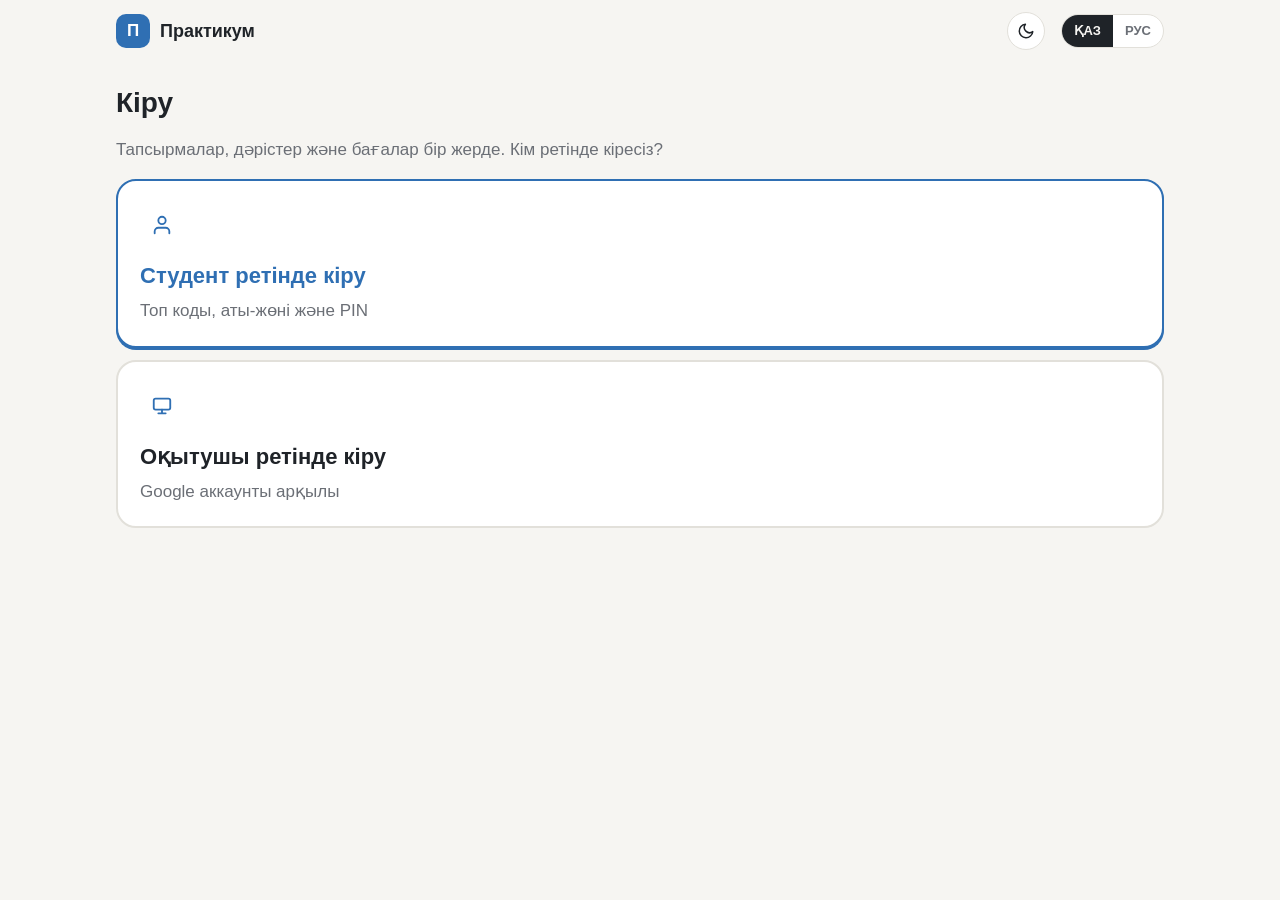
==== commit 6ab56817: "Современный вид без смайликов, понятные надписи, переключатель светлой и тёмной темы Co-Authored-By:" ====
--- a/index.html
+++ b/index.html
@@ -5,12 +5,14 @@
 <meta name="viewport" content="width=device-width, initial-scale=1, viewport-fit=cover">
 <title>Практикум · колледж</title>
 <meta name="theme-color" content="#F6F5F2">
+<script>try{document.documentElement.dataset.theme=localStorage.getItem("theme")||"light"}catch(e){}</script>
 <script>
 /* Старые ссылки квиза Handoff (?r=… / ?host) ведут на /handoff/ */
 (function () { var q = location.search; if (/[?&](r|host)(=|&|$)/.test(q) && !/[?&]sess=/.test(q)) location.replace("handoff/" + q + location.hash); })();
 </script>
 <style>
-:root{--bg:#F6F5F2;--card:#fff;--ink:#1F2328;--mut:#6B6F76;--line:#E2E0DA;--acc:#2F6FB3;--acc2:#EEF3FB;--ok:#2E8B57;--okbg:#F2FAF5;--warn:#9A6A12;--warnbg:#FFF8EA;--bad:#C2413B;--badbg:#FCEFEE;--r:16px}
+:root{--bg:#F6F5F2;--card:#FFFFFF;--field:#FFFFFF;--soft:var(--soft);--soft2:var(--soft2);--ink:#1F2328;--mut:#6B6F76;--line:#E2E0DA;--acc:#2F6FB3;--acc2:var(--acc2);--accb:var(--accb);--ok:#2E8B57;--okbg:#F2FAF5;--okb:var(--okb);--warn:#9A6A12;--warnbg:#FFF8EA;--warnb:var(--warnb);--bad:#C2413B;--badbg:#FCEFEE;--badb:var(--badb);--shadow:0 1px 2px rgba(0,0,0,.04);--r:16px;color-scheme:light}
+[data-theme=dark]{--bg:#0F1115;--card:#171A21;--field:#1C2029;--soft:#20242D;--soft2:#1A1E26;--ink:#E8EAED;--mut:#9AA1AE;--line:#2A2F3A;--acc:#7AA7E8;--acc2:#1A2638;--accb:#2C4366;--ok:#55C48F;--okbg:#12241B;--okb:#2A5A40;--warn:#E3B34B;--warnbg:#2A2210;--warnb:#4A3C1A;--bad:#EF6B66;--badbg:#2B1515;--badb:#5A2A2A;--shadow:none;color-scheme:dark}
 *{box-sizing:border-box}html,body{margin:0;background:var(--bg);color:var(--ink);font:17px/1.5 -apple-system,BlinkMacSystemFont,"Segoe UI",Roboto,"Helvetica Neue",Arial,sans-serif;-webkit-text-size-adjust:100%}
 a{color:var(--acc)}button,input,select,textarea{font:inherit;color:inherit}
 .wrap{max-width:1080px;margin:0 auto;padding:16px 16px 90px}
@@ -18,51 +20,52 @@
 .logo{display:flex;align-items:center;gap:10px;font-weight:800;font-size:18px;text-decoration:none;color:var(--ink)}
 .logo i{width:34px;height:34px;border-radius:10px;background:var(--acc);display:grid;place-items:center;color:#fff;font-style:normal;font-size:18px}
 .sp{flex:1}.mut{color:var(--mut)}.small{font-size:13px}
-.lang{display:flex;border:1px solid var(--line);border-radius:999px;overflow:hidden;background:#fff}
+.lang{display:flex;border:1px solid var(--line);border-radius:999px;overflow:hidden;background:var(--card)}
 .lang button{border:0;background:none;padding:6px 12px;font-size:13px;font-weight:700;color:var(--mut);cursor:pointer}.lang button.on{background:var(--ink);color:#fff}
 h1{font-size:28px;line-height:1.2;margin:8px 0 6px}h2{font-size:21px;margin:0 0 10px}h3{font-size:17px;margin:0 0 8px}
 .card{background:var(--card);border:1px solid var(--line);border-radius:var(--r);padding:18px;margin:12px 0}
+.btn svg,.pick svg{width:18px;height:18px;flex:none}
 .btn{display:inline-flex;align-items:center;justify-content:center;gap:8px;min-height:48px;padding:0 20px;border-radius:12px;border:0;background:var(--acc);color:#fff;font-weight:700;cursor:pointer;text-decoration:none;font-size:16px}
-.btn:disabled{opacity:.45;cursor:default}.btn.ghost{background:#fff;color:var(--ink);border:1.5px solid var(--line)}.btn.ok{background:var(--ok)}.btn.bad{background:#fff;color:var(--bad);border:1.5px solid #F2C2C9}
+.btn:disabled{opacity:.45;cursor:default}.btn.ghost{background:var(--card);color:var(--ink);border:1.5px solid var(--line)}.btn.ok{background:var(--ok)}.btn.bad{background:var(--card);color:var(--bad);border:1.5px solid var(--badb)}
 .btn.sm{min-height:36px;padding:0 12px;font-size:14px;border-radius:10px}.btn.wide{width:100%}
-.big{display:flex;flex-direction:column;align-items:flex-start;gap:6px;width:100%;padding:22px;border-radius:20px;border:2px solid var(--line);background:#fff;cursor:pointer;text-align:left}
-.big b{font-size:22px}.big:hover{border-color:var(--acc)}.big.main{background:#fff;border-color:var(--acc);box-shadow:0 2px 0 var(--acc)}.big.main b{color:var(--acc)}
-input[type=text],input[type=search],select,textarea{width:100%;min-height:48px;padding:10px 14px;border-radius:12px;border:1.5px solid var(--line);background:#fff;font-size:17px}
+.big{display:flex;flex-direction:column;align-items:flex-start;gap:6px;width:100%;padding:22px;border-radius:20px;border:2px solid var(--line);background:var(--card);cursor:pointer;text-align:left}
+.big b{font-size:22px}.big:hover{border-color:var(--acc)}.big.main{background:var(--card);border-color:var(--acc);box-shadow:0 2px 0 var(--acc)}.big.main b{color:var(--acc)}
+input[type=text],input[type=search],select,textarea{width:100%;min-height:48px;padding:10px 14px;border-radius:12px;border:1.5px solid var(--line);background:var(--card);font-size:17px}
 textarea{min-height:160px;font-size:15px}input:focus,select:focus,textarea:focus{outline:none;border-color:var(--acc)}
 label.l{display:block;font-weight:700;margin:14px 0 6px}
 .steps{display:flex;gap:6px;margin:4px 0 14px}.steps i{flex:1;height:5px;border-radius:9px;background:var(--line)}.steps i.on{background:var(--acc)}
 .names{display:grid;grid-template-columns:repeat(auto-fill,minmax(220px,1fr));gap:8px}
-.names button{min-height:52px;text-align:left;padding:10px 14px;border-radius:12px;border:1.5px solid var(--line);background:#fff;font-size:16px;cursor:pointer}
+.names button{min-height:52px;text-align:left;padding:10px 14px;border-radius:12px;border:1.5px solid var(--line);background:var(--card);font-size:16px;cursor:pointer}
 .names button:hover{border-color:var(--acc);background:var(--acc2)}
-.pin{display:flex;gap:10px;justify-content:center;margin:18px 0}.pin i{width:52px;height:60px;border-radius:12px;border:2px solid var(--line);display:grid;place-items:center;font-size:28px;font-style:normal;font-weight:800;background:#fff}
+.pin{display:flex;gap:10px;justify-content:center;margin:18px 0}.pin i{width:52px;height:60px;border-radius:12px;border:2px solid var(--line);display:grid;place-items:center;font-size:28px;font-style:normal;font-weight:800;background:var(--card)}
 .pin i.f{border-color:var(--acc)}
 .pad{display:grid;grid-template-columns:repeat(3,1fr);gap:10px;max-width:320px;margin:0 auto}
-.pad button{min-height:62px;border-radius:14px;border:1.5px solid var(--line);background:#fff;font-size:24px;font-weight:700;cursor:pointer}
+.pad button{min-height:62px;border-radius:14px;border:1.5px solid var(--line);background:var(--card);font-size:24px;font-weight:700;cursor:pointer}
 .pad button:active{background:var(--acc2)}
 .err{color:var(--bad);font-weight:700;text-align:center;min-height:24px}
-.live{border:2px solid #9FD3B5;background:var(--okbg)}.live .btn{margin-top:10px}
+.live{border:2px solid var(--okb);background:var(--okbg)}.live .btn{margin-top:10px}
 .dot{display:inline-block;width:10px;height:10px;border-radius:50%;background:var(--ok);margin-right:6px;animation:pl 1.4s infinite}
 @keyframes pl{50%{opacity:.3}}
 .list{display:flex;flex-direction:column;gap:8px}
-.row{display:flex;align-items:center;gap:12px;padding:12px 14px;border:1px solid var(--line);border-radius:12px;background:#fff;cursor:pointer;text-decoration:none;color:inherit}
+.row{display:flex;align-items:center;gap:12px;padding:12px 14px;border:1px solid var(--line);border-radius:12px;background:var(--card);cursor:pointer;text-decoration:none;color:inherit}
 .row:hover{border-color:var(--acc)}.row .t{flex:1;min-width:0}.row .t b{display:block;white-space:nowrap;overflow:hidden;text-overflow:ellipsis}
 .score{min-width:58px;text-align:center;padding:6px 8px;border-radius:10px;font-weight:800;background:var(--acc2);color:var(--acc)}
-.score.hi{background:var(--okbg);color:var(--ok)}.score.lo{background:var(--badbg);color:var(--bad)}.score.na{background:#F1F0EC;color:var(--mut)}
+.score.hi{background:var(--okbg);color:var(--ok)}.score.lo{background:var(--badbg);color:var(--bad)}.score.na{background:var(--soft);color:var(--mut)}
 .tabs{display:flex;gap:6px;overflow-x:auto;margin:6px 0 10px;padding-bottom:2px}
 .tabs button{border:0;background:none;padding:10px 14px;border-radius:999px;font-weight:700;color:var(--mut);cursor:pointer;white-space:nowrap}
 .tabs button.on{background:var(--ink);color:#fff}
 .grid2{display:grid;grid-template-columns:1fr 1fr;gap:12px}@media (max-width:720px){.grid2{grid-template-columns:1fr}}
 .mods{display:grid;grid-template-columns:repeat(auto-fill,minmax(210px,1fr));gap:10px}
-.mod{padding:14px;border-radius:14px;border:2px solid var(--line);background:#fff;cursor:pointer;text-align:left}
+.mod{padding:14px;border-radius:14px;border:2px solid var(--line);background:var(--card);cursor:pointer;text-align:left}
 .mod b{display:block}.mod.on{border-color:var(--acc);background:var(--acc2);box-shadow:0 0 0 1px var(--acc) inset}.mod small{color:var(--mut)}
-table.tb{width:100%;border-collapse:collapse;font-size:14px;background:#fff}
+table.tb{width:100%;border-collapse:collapse;font-size:14px;background:var(--card)}
 table.tb th,table.tb td{border-bottom:1px solid var(--line);padding:9px 8px;text-align:left;vertical-align:top}
-table.tb th{font-size:12px;color:var(--mut);text-transform:uppercase;letter-spacing:.03em;position:sticky;top:0;background:#FAFAF7}
+table.tb th{font-size:12px;color:var(--mut);text-transform:uppercase;letter-spacing:.03em;position:sticky;top:0;background:var(--soft)}
 .tbw{overflow:auto;border:1px solid var(--line);border-radius:12px;max-height:70vh}
-.chip{display:inline-block;padding:2px 9px;border-radius:999px;font-size:12px;font-weight:700;background:#F1F0EC;color:var(--mut)}
+.chip{display:inline-block;padding:2px 9px;border-radius:999px;font-size:12px;font-weight:700;background:var(--soft);color:var(--mut)}
 .chip.ok{background:var(--okbg);color:var(--ok)}.chip.warn{background:var(--warnbg);color:var(--warn)}.chip.bad{background:var(--badbg);color:var(--bad)}
 .works{display:grid;grid-template-columns:repeat(auto-fill,minmax(160px,1fr));gap:10px}
-.works a{display:block;border:1px solid var(--line);border-radius:12px;overflow:hidden;background:#fff;text-decoration:none;color:inherit}
+.works a{display:block;border:1px solid var(--line);border-radius:12px;overflow:hidden;background:var(--card);text-decoration:none;color:inherit}
 .works img{width:100%;aspect-ratio:4/3;object-fit:cover;display:block;background:#eee}.works span{display:block;padding:6px 8px;font-size:12px}
 .modal{position:fixed;inset:0;background:rgba(20,18,30,.45);display:flex;align-items:flex-end;justify-content:center;z-index:50}
 .modal>div{background:var(--bg);width:100%;max-width:820px;max-height:92vh;overflow:auto;border-radius:20px 20px 0 0;padding:18px}
@@ -71,66 +74,80 @@
 .toast{position:fixed;left:50%;bottom:24px;transform:translateX(-50%);background:var(--ink);color:#fff;padding:12px 18px;border-radius:12px;z-index:99;font-weight:600;max-width:90vw}
 .empty{padding:26px;text-align:center;color:var(--mut);border:2px dashed var(--line);border-radius:16px}
 .tk{display:flex;gap:10px;align-items:flex-start;padding:10px 0;border-bottom:1px solid var(--line)}.tk:last-child{border:0}
-.tk .n{width:28px;height:28px;border-radius:8px;background:#F1F0EC;display:grid;place-items:center;font-weight:800;font-size:13px;flex:none}
+.tk .n{width:28px;height:28px;border-radius:8px;background:var(--soft);display:grid;place-items:center;font-weight:800;font-size:13px;flex:none}
 .tk .n.ok{background:var(--okbg);color:var(--ok)}
 .cm{margin-top:6px;padding:8px 10px;border-radius:10px;background:var(--warnbg);font-size:14px}
 .hero{display:grid;grid-template-columns:1fr;gap:12px;margin-top:10px}
-.qr{display:flex;gap:16px;align-items:center;flex-wrap:wrap}.qr svg,.qr img{width:150px;height:150px;background:#fff;border-radius:10px;padding:6px;border:1px solid var(--line)}
+.qr{display:flex;gap:16px;align-items:center;flex-wrap:wrap}.qr svg,.qr img{width:150px;height:150px;background:var(--card);border-radius:10px;padding:6px;border:1px solid var(--line)}
 .cards{display:grid;grid-template-columns:repeat(3,1fr);gap:8px}
-.pcard{border:1.5px dashed #999;border-radius:10px;padding:10px;background:#fff;page-break-inside:avoid}
+.pcard{border:1.5px dashed #999;border-radius:10px;padding:10px;background:var(--card);page-break-inside:avoid}
 .pcard b{display:block;font-size:15px}.pcard .p{font-size:28px;font-weight:800;letter-spacing:6px;margin:4px 0}
-@media print{body{background:#fff}.noprint{display:none!important}.wrap{padding:0}.modal{position:static;background:none}.modal>div{max-height:none;padding:0;background:#fff}}
+@media print{body{background:var(--card)}.noprint{display:none!important}.wrap{padding:0}.modal{position:static;background:none}.modal>div{max-height:none;padding:0;background:var(--card)}}
 .mockb{position:fixed;left:8px;bottom:8px;font-size:11px;background:#FEF4E2;color:#B45309;padding:3px 8px;border-radius:8px;z-index:5}
 /* ---- classroom ---- */
 .hdr{display:flex;align-items:center;gap:10px;flex-wrap:wrap;margin-bottom:6px}.hdr h1{margin:0;flex:1;min-width:0}
-.pc{display:flex;gap:12px;align-items:flex-start;padding:14px;border:1px solid var(--line);border-radius:14px;background:#fff;cursor:pointer;text-decoration:none;color:inherit}
+.pc{display:flex;gap:12px;align-items:flex-start;padding:14px;border:1px solid var(--line);border-radius:14px;background:var(--card);cursor:pointer;text-decoration:none;color:inherit}
 .pc:hover{border-color:var(--acc)}.pc .ic{width:42px;height:42px;border-radius:12px;display:grid;place-items:center;font-size:20px;flex:none;background:var(--acc2)}
-.pc .ic.m{background:#F3EFE6}.pc .t{flex:1;min-width:0}.pc .t b{display:block;font-size:17px;line-height:1.3}.pc .t .small{margin-top:3px}
+.pc .ic.m{background:var(--soft)}.pc .t{flex:1;min-width:0}.pc .t b{display:block;font-size:17px;line-height:1.3}.pc .t .small{margin-top:3px}
 .pc .st{flex:none;text-align:right}
 .chip.blue{background:var(--acc2);color:var(--acc)}
 .sect{margin:18px 0 8px;font-size:13px;font-weight:800;color:var(--mut);text-transform:uppercase;letter-spacing:.05em}
-.box{background:#fff;border:1px solid var(--line);border-radius:16px;padding:16px;margin:12px 0}
+.box{background:var(--card);border:1px solid var(--line);border-radius:16px;padding:16px;margin:12px 0}
 .box h3{margin:0 0 8px}
-.goal2{background:var(--warnbg);border:1px solid #F1DFB7;border-radius:14px;padding:12px 14px;margin:10px 0}
+.goal2{background:var(--warnbg);border:1px solid var(--warnb);border-radius:14px;padding:12px 14px;margin:10px 0}
 .goal2 b{display:block;font-size:12px;color:var(--warn);text-transform:uppercase;letter-spacing:.05em}
 .stp ol{padding-left:22px;margin:0}.stp li{margin:0 0 12px;line-height:1.55}
 .stp .one{font-size:18px;line-height:1.55;min-height:60px}
-.stpdots{display:flex;gap:5px;margin:4px 0 12px}.stpdots i{flex:1;height:6px;border-radius:9px;background:#E6E4DE;cursor:pointer}.stpdots i.d{background:#9FD3B5}.stpdots i.c{background:var(--acc)}
-.mp{background:#EEF3FB;border:1px solid #D3E0F3;color:#1F3F6B;border-radius:7px;padding:1px 6px;font-weight:600;box-decoration-break:clone;-webkit-box-decoration-break:clone}
-kbd{display:inline-block;font:600 .85em/1.3 ui-monospace,Menlo,Consolas,monospace;padding:1px 6px;border-radius:6px;border:1px solid #CFCDC6;border-bottom-width:2px;background:#fff;white-space:nowrap}
+.stpdots{display:flex;gap:5px;margin:4px 0 12px}.stpdots i{flex:1;height:6px;border-radius:9px;background:var(--line);cursor:pointer}.stpdots i.d{background:var(--okb)}.stpdots i.c{background:var(--acc)}
+.mp{background:var(--acc2);border:1px solid var(--accb);color:var(--acc);border-radius:7px;padding:1px 6px;font-weight:600;box-decoration-break:clone;-webkit-box-decoration-break:clone}
+kbd{display:inline-block;font:600 .85em/1.3 ui-monospace,Menlo,Consolas,monospace;padding:1px 6px;border-radius:6px;border:1px solid var(--line);border-bottom-width:2px;background:var(--card);white-space:nowrap}
 .simg{display:block;margin:8px 0;border-radius:10px;overflow:hidden;border:1px solid var(--line)}.simg img{display:block;width:100%}
-.exim{width:100%;border-radius:12px;border:1px solid var(--line);display:block;background:#fff}
-details.dd{border:1px solid var(--line);border-radius:12px;background:#fff;margin:8px 0}details.dd>summary{padding:12px 14px;cursor:pointer;font-weight:700}details.dd>div{padding:0 14px 12px}
-.subbox{border:2px solid #9FD3B5;background:var(--okbg);border-radius:16px;padding:16px;margin:16px 0}
-.subbox.graded{border-color:#B9D0F0;background:#F4F8FE}
-.thumbs{display:flex;gap:8px;flex-wrap:wrap;margin:10px 0}.thumbs div{position:relative}.thumbs img{width:96px;height:96px;object-fit:cover;border-radius:10px;border:1px solid var(--line);display:block;background:#fff}
+.exim{width:100%;border-radius:12px;border:1px solid var(--line);display:block;background:var(--card)}
+details.dd{border:1px solid var(--line);border-radius:12px;background:var(--card);margin:8px 0}details.dd>summary{padding:12px 14px;cursor:pointer;font-weight:700}details.dd>div{padding:0 14px 12px}
+.subbox{border:2px solid var(--okb);background:var(--okbg);border-radius:16px;padding:16px;margin:16px 0}
+.subbox.graded{border-color:var(--accb);background:var(--acc2)}
+.thumbs{display:flex;gap:8px;flex-wrap:wrap;margin:10px 0}.thumbs div{position:relative}.thumbs img{width:96px;height:96px;object-fit:cover;border-radius:10px;border:1px solid var(--line);display:block;background:var(--card)}
 .thumbs button{position:absolute;top:-6px;right:-6px;width:24px;height:24px;border-radius:50%;border:0;background:var(--ink);color:#fff;font-size:13px;cursor:pointer}
-.pick{display:flex;align-items:center;justify-content:center;gap:8px;width:100%;min-height:64px;border:2px dashed #BFD3C7;border-radius:14px;background:#fff;font-weight:700;cursor:pointer;color:var(--ok)}
+.pick{display:flex;align-items:center;justify-content:center;gap:8px;width:100%;min-height:64px;border:2px dashed var(--okb);border-radius:14px;background:var(--card);font-weight:700;cursor:pointer;color:var(--ok)}
 .big-score{font-size:34px;font-weight:800;line-height:1}
 .chk{display:flex;align-items:center;gap:8px;margin:8px 0}.chk label{flex:1}.chk input,.chk select{max-width:180px;min-height:44px}
 .chk .r{width:26px;text-align:center;font-weight:800}.chk.ok .r{color:var(--ok)}.chk.no .r{color:var(--bad)}
-.ans{white-space:pre-wrap;background:#fff;border:1px solid var(--line);border-radius:10px;padding:10px;margin:8px 0}
-.files{display:flex;flex-direction:column;gap:8px;margin:10px 0}.file{display:flex;align-items:center;gap:10px;padding:10px 12px;border:1px solid var(--line);border-radius:12px;background:#fff}
+.ans{white-space:pre-wrap;background:var(--card);border:1px solid var(--line);border-radius:10px;padding:10px;margin:8px 0}
+.files{display:flex;flex-direction:column;gap:8px;margin:10px 0}.file{display:flex;align-items:center;gap:10px;padding:10px 12px;border:1px solid var(--line);border-radius:12px;background:var(--card)}
 .file .fi{width:38px;height:44px;border-radius:6px;display:grid;place-items:center;font-size:11px;font-weight:800;color:#fff;background:#C2413B;flex:none}.file .fi.w{background:#2F6FB3}.file .fi.o{background:#6B6F76}
 .file .t{flex:1;min-width:0}.file .t b{display:block;overflow:hidden;text-overflow:ellipsis;white-space:nowrap}
 .mtext{white-space:pre-wrap;line-height:1.6}
 .yt{position:relative;padding-top:56.25%;border-radius:12px;overflow:hidden;margin:10px 0}.yt iframe{position:absolute;inset:0;width:100%;height:100%;border:0}
-.gb{display:flex;gap:6px;flex-wrap:wrap;margin:8px 0}.gb button{min-height:44px;min-width:56px;border-radius:10px;border:1.5px solid var(--line);background:#fff;font-weight:800;font-size:16px;cursor:pointer}
+.gb{display:flex;gap:6px;flex-wrap:wrap;margin:8px 0}.gb button{min-height:44px;min-width:56px;border-radius:10px;border:1.5px solid var(--line);background:var(--card);font-weight:800;font-size:16px;cursor:pointer}
 .gb button.on{border-color:var(--acc);background:var(--acc2);color:var(--acc)}
 .rv{display:grid;grid-template-columns:1.4fr 1fr;gap:14px}@media (max-width:800px){.rv{grid-template-columns:1fr}}
-.rvimgs img{width:100%;border-radius:10px;border:1px solid var(--line);margin-bottom:8px;display:block;background:#fff}
+.rvimgs img{width:100%;border-radius:10px;border:1px solid var(--line);margin-bottom:8px;display:block;background:var(--card)}
 .bank{display:grid;grid-template-columns:repeat(auto-fill,minmax(180px,1fr));gap:10px;max-height:58vh;overflow:auto;padding:2px}
-.bk{border:1.5px solid var(--line);border-radius:12px;background:#fff;cursor:pointer;overflow:hidden;text-align:left;padding:0}
-.bk img{width:100%;aspect-ratio:16/10;object-fit:cover;display:block;background:#F1F0EC}.bk div{padding:8px 10px;font-size:14px;font-weight:700;line-height:1.3}.bk.on{border-color:var(--acc);box-shadow:0 0 0 2px var(--acc) inset}
+.bk{border:1.5px solid var(--line);border-radius:12px;background:var(--card);cursor:pointer;overflow:hidden;text-align:left;padding:0}
+.bk img{width:100%;aspect-ratio:16/10;object-fit:cover;display:block;background:var(--soft)}.bk div{padding:8px 10px;font-size:14px;font-weight:700;line-height:1.3}.bk.on{border-color:var(--acc);box-shadow:0 0 0 2px var(--acc) inset}
 .cnt{display:inline-grid;place-items:center;min-width:22px;height:22px;padding:0 6px;border-radius:999px;background:var(--bad);color:#fff;font-size:12px;font-weight:800;margin-left:4px}
 .jt td.s{text-align:center;font-weight:700}.jt td.s.sub{color:var(--warn)}.jt td.s.na{color:#B8B6AF}
 .fab{display:flex;gap:8px;flex-wrap:wrap;margin:10px 0}
-.stabs{display:grid;grid-template-columns:repeat(3,1fr);gap:4px;background:#ECEBE6;border-radius:14px;padding:4px}.stabs button{padding:10px 4px;border-radius:10px;text-align:center}.stabs button.on{background:#fff;color:var(--ink);box-shadow:0 1px 3px rgba(0,0,0,.08)}
+.stabs{display:grid;grid-template-columns:repeat(3,1fr);gap:4px;background:var(--soft2);border-radius:14px;padding:4px}.stabs button{padding:10px 4px;border-radius:10px;text-align:center}.stabs button.on{background:var(--card);color:var(--ink);box-shadow:0 1px 3px rgba(0,0,0,.08)}
+
+input[type=text],input[type=search],input[type=date],select,textarea{background:var(--field);color:var(--ink)}
+.big{background:var(--card)}.big .bic{width:44px;height:44px;border-radius:12px;display:grid;place-items:center;background:var(--acc2);color:var(--acc);margin-bottom:6px}.big .bic svg{width:22px;height:22px}
+.pc .ic{color:var(--acc)}.pc .ic svg{width:21px;height:21px}.pc .ic.m{color:var(--warn);background:var(--warnbg)}
+.okcard{display:flex;align-items:center;justify-content:center;gap:10px;color:var(--ok);font-weight:700}.okcard svg{width:20px;height:20px}
+.lnkrow{display:inline-flex;align-items:center;gap:8px}.lnkrow svg{width:16px;height:16px}
+.thm{width:38px;height:38px;border-radius:999px;border:1px solid var(--line);background:var(--card);color:var(--ink);display:grid;place-items:center;cursor:pointer;margin-right:4px}.thm svg{width:18px;height:18px}
+.lang{background:var(--card)}.lang button.on{background:var(--ink);color:var(--bg)}
+.tabs button.on{background:var(--ink);color:var(--bg)}
+.stabs button.on{background:var(--card);color:var(--ink)}
+.logo i{font-weight:900;font-size:17px}
+.pick{color:var(--ok)}
+.toast{background:var(--ink);color:var(--bg)}
+.card,.box,.pc,.row,.file,.names button,.mod,.bk,details.dd{box-shadow:var(--shadow)}
 </style>
 </head>
 <body>
-<div class="top noprint"><a class="logo" href="#/"><i>✦</i><span id="brand">Практикум</span></a><div class="sp"></div>
-  <div class="lang"><button data-lg="kk">ҚАЗ</button><button data-lg="ru">РУС</button></div></div>
+<div class="top noprint"><a class="logo" href="#/"><i>П</i><span id="brand">Практикум</span></a><div class="sp"></div>
+  <button class="thm" id="thm" aria-label="Тема"></button><div class="lang"><button data-lg="kk">ҚАЗ</button><button data-lg="ru">РУС</button></div></div>
 <div class="wrap" id="app"><p class="mut">Жүктелуде… / Загрузка…</p></div>
 <script src="mqtt.min.js"></script>
 <script src="fb/config.js"></script>
@@ -170,6 +187,23 @@
   {slug: "diagrammy", name: "Excel · Диаграммы", j: true}, {slug: "sortirovka", name: "Excel · Сортировка", j: true},
   {slug: "excel", name: "Excel · «Что если»", j: false}, {slug: "handoff", name: "Handoff · квиз", j: false}];
 const modOf = s => MODS.find(m => m.slug === s) || {name: s};
+const ICONS = {
+  user: '<path d="M20 21v-2a4 4 0 0 0-4-4H8a4 4 0 0 0-4 4v2"/><circle cx="12" cy="7" r="4"/>',
+  board: '<rect x="3" y="4" width="18" height="12" rx="2"/><path d="M8 20h8M12 16v4"/>',
+  task: '<path d="M14 3H7a2 2 0 0 0-2 2v14a2 2 0 0 0 2 2h10a2 2 0 0 0 2-2V8z"/><path d="M14 3v5h5M9 13l2 2 4-4"/>',
+  book: '<path d="M4 19.5A2.5 2.5 0 0 1 6.5 17H20V3H6.5A2.5 2.5 0 0 0 4 5.5z"/><path d="M4 19.5A2.5 2.5 0 0 0 6.5 22H20v-5"/>',
+  check: '<path d="M20 6 9 17l-5-5"/>', play: '<path d="M7 4v16l13-8z"/>', link: '<path d="M10 13a5 5 0 0 0 7.5.5l3-3a5 5 0 0 0-7-7l-1.7 1.7"/><path d="M14 11a5 5 0 0 0-7.5-.5l-3 3a5 5 0 0 0 7 7l1.7-1.7"/>',
+  camera: '<path d="M23 19a2 2 0 0 1-2 2H3a2 2 0 0 1-2-2V8a2 2 0 0 1 2-2h4l2-3h6l2 3h4a2 2 0 0 1 2 2z"/><circle cx="12" cy="13" r="4"/>',
+  users: '<path d="M17 21v-2a4 4 0 0 0-4-4H5a4 4 0 0 0-4 4v2"/><circle cx="9" cy="7" r="4"/><path d="M23 21v-2a4 4 0 0 0-3-3.9M16 3.1a4 4 0 0 1 0 7.8"/>',
+  inbox: '<path d="M22 12h-6l-2 3h-4l-2-3H2"/><path d="M5.5 5.1 2 12v6a2 2 0 0 0 2 2h16a2 2 0 0 0 2-2v-6l-3.5-6.9A2 2 0 0 0 16.8 4H7.2a2 2 0 0 0-1.7 1.1z"/>',
+  clip: '<path d="m21.4 11.1-9.2 9.2a6 6 0 0 1-8.5-8.5l9.2-9.2a4 4 0 0 1 5.7 5.7l-9.2 9.2a2 2 0 0 1-2.8-2.8l8.5-8.5"/>',
+  plus: '<path d="M12 5v14M5 12h14"/>', sun: '<circle cx="12" cy="12" r="4"/><path d="M12 2v2M12 20v2M4.9 4.9l1.4 1.4M17.7 17.7l1.4 1.4M2 12h2M20 12h2M4.9 19.1l1.4-1.4M17.7 6.3l1.4-1.4"/>',
+  moon: '<path d="M21 12.8A9 9 0 1 1 11.2 3a7 7 0 0 0 9.8 9.8z"/>'};
+const I = n => `<svg viewBox="0 0 24 24" fill="none" stroke="currentColor" stroke-width="2" stroke-linecap="round" stroke-linejoin="round" aria-hidden="true">${ICONS[n] || ""}</svg>`;
+function paintTheme() { const d = document.documentElement.dataset.theme === "dark"; const b = document.getElementById("thm"); if (b) { b.innerHTML = I(d ? "sun" : "moon"); b.title = d ? T("Жарық тақырып", "Светлая тема") : T("Қараңғы тақырып", "Тёмная тема"); }
+  const mc = document.querySelector('meta[name=theme-color]'); if (mc) mc.content = d ? "#0F1115" : "#F6F5F2"; }
+document.getElementById("thm").onclick = () => { const n = document.documentElement.dataset.theme === "dark" ? "light" : "dark"; document.documentElement.dataset.theme = n; try { localStorage.setItem("theme", n); } catch (e) {} paintTheme(); };
+paintTheme();
 let UNSUB = [];
 const keep = f => { UNSUB.push(f); return f; };
 const unsubAll = () => { UNSUB.forEach(f => { try { f(); } catch (e) {} }); UNSUB = []; };
@@ -239,9 +273,9 @@
 }
 window.addEventListener("hashchange", route);
 function landing() {
-  app.innerHTML = `<h1>${T("Сәлем! 👋", "Здравствуйте! 👋")}</h1><p class="mut">${T("Тапсырмалар, дәрістер және бағалар — бір жерде.", "Задания, лекции и оценки — в одном месте.")}</p>
-    <div class="hero"><button class="big main" id="go-s"><b>🎓 ${T("Мен студентпін", "Я студент")}</b><span class="mut">${T("Топ коды → атың → PIN", "Код группы → имя → PIN")}</span></button>
-    <button class="big" id="go-t"><b>👩‍🏫 ${T("Мен оқытушымын", "Я преподаватель")}</b><span class="mut">${T("Топтар, тапсырмалар, тексеру", "Группы, задания, проверка")}</span></button></div>`;
+  app.innerHTML = `<h1>${T("Кіру", "Вход")}</h1><p class="mut">${T("Тапсырмалар, дәрістер және бағалар бір жерде. Кім ретінде кіресіз?", "Задания, лекции и оценки в одном месте. Как вы входите?")}</p>
+    <div class="hero"><button class="big main" id="go-s"><span class="bic">${I("user")}</span><b>${T("Студент ретінде кіру", "Войти как студент")}</b><span class="mut">${T("Топ коды, аты-жөні және PIN", "Код группы, имя и PIN")}</span></button>
+    <button class="big" id="go-t"><span class="bic">${I("board")}</span><b>${T("Оқытушы ретінде кіру", "Войти как преподаватель")}</b><span class="mut">${T("Google аккаунты арқылы", "Через аккаунт Google")}</span></button></div>`;
   $("#go-s").onclick = () => location.hash = "#/s"; $("#go-t").onclick = () => location.hash = "#/t";
 }
 
@@ -255,10 +289,10 @@
         <input type="text" id="code" autocomplete="off" autocapitalize="characters" value="${esc(st.code)}" placeholder="БУХ22" style="font-size:24px;text-align:center;letter-spacing:3px">
         <div class="err" id="err"></div><button class="btn wide" id="nx">${T("Әрі қарай →", "Далее →")}</button><p style="text-align:center"><a href="#/">← ${T("Артқа", "Назад")}</a></p>`;
       const go = async () => { const c = normCode($("#code").value); if (!c) return; $("#nx").disabled = true; $("#err").textContent = "";
-        try { const r = await DB.doc("codes/" + c).get(); if (!r) { $("#err").textContent = T("Мұндай топ жоқ. Кодты тексеріңіз.", "Такой группы нет. Проверьте код."); $("#nx").disabled = false; return; }
+        try { const r = await DB.doc("codes/" + c).get(); if (!r) { $("#err").textContent = T("Топ табылмады. Кодты оқытушыдан тексеріңіз.", "Группа не найдена. Уточните код у преподавателя."); $("#nx").disabled = false; return; }
           const g = await DB.doc("groups/" + r.gid).get(); st.code = c; st.gid = r.gid; st.gname = g ? g.name : c;
           st.list = (await DB.col(`groups/${r.gid}/students`).get()).filter(s => !s.off).sort((a, b) => a.name.localeCompare(b.name, "ru")); LS.set("lastCode", c); st.step = 1; draw();
-        } catch (e) { $("#err").textContent = T("Байланыс қатесі. Қайталаңыз.", "Ошибка связи. Повторите."); $("#nx").disabled = false; } };
+        } catch (e) { $("#err").textContent = T("Интернет жоқ. Байланысты тексеріп, қайталаңыз.", "Нет соединения. Проверьте интернет и попробуйте снова."); $("#nx").disabled = false; } };
       $("#nx").onclick = go; $("#code").onkeydown = e => { if (e.key === "Enter") go(); };
     } else if (st.step === 1) {
       app.innerHTML = `${bar(1)}<h1>${T("Өз атыңызды таңдаңыз", "Выберите своё имя")}</h1><p class="mut">${esc(st.gname)}</p>
@@ -276,7 +310,7 @@
         if (st.pin.length >= 4) return; st.pin += k; draw();
         if (st.pin.length === 4) { try { await DB.auth.student(st.pick.email, pwFor(st.pin));
             LS.set("me", {gid: st.gid, sid: st.pick.id, name: st.pick.name, gname: st.gname, code: st.code}); location.hash = "#/me";
-          } catch (e) { st.pin = ""; draw(); $("#err").textContent = /network/.test(e.code || "") ? T("Байланыс жоқ", "Нет связи") : /too-many/.test(e.code || "") ? T("Тым көп әрекет. 1 минут күтіңіз.", "Слишком много попыток. Подождите минуту.") : T("PIN қате. Оқытушыдан сұраңыз.", "Неверный PIN. Спросите у преподавателя."); } } };
+          } catch (e) { st.pin = ""; draw(); $("#err").textContent = /network/.test(e.code || "") ? T("Байланыс жоқ", "Нет связи") : /too-many/.test(e.code || "") ? T("Тым көп әрекет. 1 минут күтіңіз.", "Слишком много попыток. Подождите минуту.") : T("PIN қате. Қайта енгізіңіз немесе оқытушыдан жаңасын сұраңыз.", "Неверный PIN. Попробуйте снова или попросите у преподавателя новый."); } } };
       $$("[data-k]").forEach(b => b.onclick = () => press(b.dataset.k));
       document.onkeydown = e => { if (/^\d$/.test(e.key)) press(e.key); if (e.key === "Backspace") press("b"); };
     }
@@ -319,20 +353,20 @@
     $("#ntodo").innerHTML = todo.length ? `<span class="cnt">${todo.length}</span>` : "";
     if (tab === "tasks") {
       const card = p => { const s = taskState(p.id), over = p.due && s.k === "todo" && Date.now() > p.due + 864e5;
-        return `<a class="pc" href="#/me/p/${p.id}"><div class="ic">📝</div><div class="t"><b>${esc(p.title)}</b><div class="small mut">${p.due ? `${T("Мерзімі", "Срок")}: ${fmtDS(p.due)}` : fmtDS(p.date)}${over ? ` · <span style="color:var(--bad);font-weight:700">${T("кешікті", "просрочено")}</span>` : ""}</div></div>
+        return `<a class="pc" href="#/me/p/${p.id}"><div class="ic">${I("task")}</div><div class="t"><b>${esc(p.title)}</b><div class="small mut">${p.due ? `${T("Мерзімі", "Срок")}: ${fmtDS(p.due)}` : fmtDS(p.date)}${over ? ` · <span style="color:var(--bad);font-weight:700">${T("кешікті", "просрочено")}</span>` : ""}</div></div>
           <div class="st">${s.k === "graded" ? `<span class="score ${scoreCls(s.m.score)}">${s.m.score}</span>` : s.k === "sent" ? `<span class="chip warn">${T("Тексерілуде", "На проверке")}</span>` : `<span class="chip blue">${T("Тапсыру", "Сдать")}</span>`}</div></a>`; };
       const done = tasks.filter(p => taskState(p.id).k !== "todo");
-      el.innerHTML = !tasks.length ? `<div class="empty">${T("Әзірге тапсырма жоқ. Оқытушы жариялағанда осында шығады.", "Заданий пока нет. Когда преподаватель опубликует — они появятся здесь.")}</div>`
-        : `${todo.length ? `<div class="sect">${T("Орындау керек", "Нужно сделать")} (${todo.length})</div><div class="list">${todo.map(card).join("")}</div>` : `<div class="card" style="text-align:center">🎉 ${T("Барлығы тапсырылды!", "Всё сдано!")}</div>`}
+      el.innerHTML = !tasks.length ? `<div class="empty">${T("Тапсырмалар әзірге жоқ. Оқытушы жариялағанда осында көрінеді.", "Заданий пока нет. Они появятся здесь, когда преподаватель их опубликует.")}</div>`
+        : `${todo.length ? `<div class="sect">${T("Орындау керек", "Нужно сделать")} (${todo.length})</div><div class="list">${todo.map(card).join("")}</div>` : `<div class="card okcard">${I("check")}<span>${T("Барлық тапсырма тапсырылды", "Все задания сданы")}</span></div>`}
           ${done.length ? `<div class="sect">${T("Тапсырылған", "Сданные")} (${done.length})</div><div class="list">${done.map(card).join("")}</div>` : ""}`;
     } else if (tab === "mats") {
-      el.innerHTML = !mats.length ? `<div class="empty">${T("Материалдар әзірге жоқ.", "Материалов пока нет.")}</div>`
-        : `<div class="list">${mats.map(p => `<a class="pc" href="#/me/p/${p.id}"><div class="ic m">📚</div><div class="t"><b>${esc(p.title)}</b><div class="small mut">${fmtD(p.date)}${p.files && p.files.length ? " · 📎 " + p.files.length : ""}</div></div><span class="mut">›</span></a>`).join("")}</div>`;
+      el.innerHTML = !mats.length ? `<div class="empty">${T("Дәрістер әзірге жоқ. Оқытушы жүктегенде осында көрінеді.", "Материалов пока нет. Лекции появятся здесь, когда преподаватель их загрузит.")}</div>`
+        : `<div class="list">${mats.map(p => `<a class="pc" href="#/me/p/${p.id}"><div class="ic m">${I("book")}</div><div class="t"><b>${esc(p.title)}</b><div class="small mut">${fmtD(p.date)}${p.files && p.files.length ? " · " + p.files.length + " " + T("файл", "файл.") : ""}</div></div><span class="mut">›</span></a>`).join("")}</div>`;
     } else {
       const rows = tasks.map(p => ({t: p.title, d: p.date, s: SD.marks[p.id] ? SD.marks[p.id].score : null, id: p.id})).concat(SD.hist.map(h => ({t: h.title, d: h.date, s: h.p100 != null ? h.p100 : null, live: true}))).sort((a, b) => (b.d || 0) - (a.d || 0));
       const vals = rows.map(r => r.s).filter(v => v != null), avg = vals.length ? Math.round(vals.reduce((a, b) => a + b, 0) / vals.length) : null;
       el.innerHTML = `<div class="card" style="display:flex;align-items:center;gap:14px"><div class="score ${scoreCls(avg)}" style="font-size:24px;padding:10px 14px">${avg != null ? avg : "—"}</div><div><b>${T("Орташа балл", "Средний балл")}</b><div class="mut small">${vals.length} ${T("бағаланды", "оценено")}</div></div></div>
-        <div class="list">${rows.map(r => `<${r.id ? `a href="#/me/p/${r.id}"` : "div"} class="pc"><div class="ic">${r.live ? "🎯" : "📝"}</div><div class="t"><b>${esc(r.t)}</b><div class="small mut">${fmtD(r.d)}${r.live ? " · " + T("сабақта", "на паре") : ""}</div></div><div class="st"><span class="score ${scoreCls(r.s)}">${r.s != null ? r.s : "—"}</span></div></${r.id ? "a" : "div"}>`).join("") || `<div class="empty">${T("Бағалар жоқ", "Оценок нет")}</div>`}</div>`;
+        <div class="list">${rows.map(r => `<${r.id ? `a href="#/me/p/${r.id}"` : "div"} class="pc"><div class="ic">${r.live ? I("play") : I("task")}</div><div class="t"><b>${esc(r.t)}</b><div class="small mut">${fmtD(r.d)}${r.live ? " · " + T("сабақта", "на паре") : ""}</div></div><div class="st"><span class="score ${scoreCls(r.s)}">${r.s != null ? r.s : "—"}</span></div></${r.id ? "a" : "div"}>`).join("") || `<div class="empty">${T("Бағалар жоқ", "Оценок нет")}</div>`}</div>`;
     }
   }
 }
@@ -346,22 +380,22 @@
     if (sig === painted) return; painted = sig;
     if (p.type === "mat") {
       el.innerHTML = `<h1>${esc(p.title)}</h1><div class="mut small">${fmtD(p.date)}</div>${p.text ? `<div class="box mtext">${linkify(p.text)}</div>` : ""}
-        ${[...new Set((p.links || []).concat((String(p.text || "").match(/https?:\/\/\S+/g) || []).filter(ytId)))].map(u => ytId(u) ? `<div class="yt"><iframe src="https://www.youtube-nocookie.com/embed/${ytId(u)}" allowfullscreen></iframe></div>` : `<p><a href="${esc(u)}" target="_blank" rel="noopener">🔗 ${esc(u)}</a></p>`).join("")}
+        ${[...new Set((p.links || []).concat((String(p.text || "").match(/https?:\/\/\S+/g) || []).filter(ytId)))].map(u => ytId(u) ? `<div class="yt"><iframe src="https://www.youtube-nocookie.com/embed/${ytId(u)}" allowfullscreen></iframe></div>` : `<p><a href="${esc(u)}" target="_blank" rel="noopener" class="lnkrow">${I("link")}<span>${esc(u)}</span></a></p>`).join("")}
         ${(p.imgs || []).map(d => `<img class="exim" src="${d}" style="margin:8px 0">`).join("")}${filesHtml(p.files)}`;
       bindFiles(el, me.gid, p.files || []); return;
     }
     const tk = p.task || {}, base = p.base || "", langs = p.langs || null, lg = LS.get("lg_" + (p.slug || "x")) || "ru";
     const steps = tk.steps || [], SK = "stp_" + pid; let si = Math.min(+(LS.get(SK) || 0), Math.max(0, steps.length - 1)); const list = LS.get("stepList") === 1;
     el.innerHTML = `<h1>${esc(p.title)}</h1><div class="mut small">${p.due ? `${T("Мерзімі", "Срок")}: <b>${fmtD(p.due)}</b>` : fmtD(p.date)}${tk.min ? ` · ~${tk.min} ${T("мин", "мин")}` : ""}</div>
-      ${st.k === "graded" ? `<div class="subbox graded"><div style="display:flex;gap:14px;align-items:center"><div class="big-score">${st.m.score}<span class="mut" style="font-size:16px"> / 100</span></div><div><b>${T("Оқытушы бағалады", "Оценено преподавателем")}</b><div class="small mut">${fmtDT(st.m.at)}</div></div></div>${st.m.comment ? `<div class="cm" style="margin-top:10px">💬 ${esc(st.m.comment)}</div>` : ""}</div>` : ""}
-      ${tk.goal || p.text ? `<div class="goal2"><b>🎯 ${T("Не жасаймыз?", "Что делаем?")}</b>${linkify(tk.goal || p.text)}</div>` : ""}
-      ${tk.ex ? `<details class="dd" ${steps.length ? "" : "open"}><summary>🖼 ${T("Мысал — осындай нәтиже", "Образец результата")}</summary><div><img class="exim" src="${/^data:|^https?:/.test(tk.ex) ? tk.ex : base + tk.ex + ".jpg"}" alt=""></div></details>` : ""}
+      ${st.k === "graded" ? `<div class="subbox graded"><div style="display:flex;gap:14px;align-items:center"><div class="big-score">${st.m.score}<span class="mut" style="font-size:16px"> / 100</span></div><div><b>${T("Оқытушы бағалады", "Оценено преподавателем")}</b><div class="small mut">${fmtDT(st.m.at)}</div></div></div>${st.m.comment ? `<div class="cm" style="margin-top:10px"><b>${T("Пікір", "Комментарий")}:</b> ${esc(st.m.comment)}</div>` : ""}</div>` : ""}
+      ${tk.goal || p.text ? `<div class="goal2"><b>${T("Тапсырма", "Задача")}</b>${linkify(tk.goal || p.text)}</div>` : ""}
+      ${tk.ex ? `<details class="dd" ${steps.length ? "" : "open"}><summary>${T("Нәтиже үлгісі", "Образец результата")}</summary><div><img class="exim" src="${/^data:|^https?:/.test(tk.ex) ? tk.ex : base + tk.ex + ".jpg"}" alt=""></div></details>` : ""}
       ${(p.imgs || []).map(d => `<img class="exim" src="${d}" style="margin:8px 0">`).join("")}${filesHtml(p.files)}
       ${steps.length ? `<div class="box stp"><div style="display:flex;align-items:center;gap:8px;margin-bottom:6px"><h3 style="margin:0;flex:1">${T("Қадамдар", "Шаги")}</h3><a href="#" id="sm" class="small">${list ? T("Біртіндеп", "По одному") : T("Тізіммен", "Списком")}</a></div>
         ${langs ? `<div class="fab" style="margin:0 0 8px"><span class="small mut" style="align-self:center">${esc(p.langLabel || "")}</span>${langs.map(([k, n]) => `<button class="btn ${lg === k ? "" : "ghost"} sm" data-lg="${k}">${esc(n)}</button>`).join("")}</div>` : ""}
         ${list ? `<ol>${steps.map(z => `<li>${fmtStep(z, lg, base)}</li>`).join("")}</ol>` : `<div id="one"></div>`}</div>` : ""}
-      ${tk.table ? `<div class="box"><h3>📋 ${T("Тапсырма деректері", "Данные для задания")}</h3><button class="btn wide" id="cpy">${T("Кестені көшіру", "Скопировать таблицу")}</button><div class="small mut" style="margin-top:6px">${T("A1 ұяшығына қойыңыз.", "Вставьте в ячейку A1.")}</div></div>` : ""}
-      ${(tk.hints && tk.hints.length) || (tk.ai && tk.ai.length) || (tk.vp && tk.vp.length) ? `<details class="dd"><summary>💡 ${T("Көмек керек пе?", "Нужна помощь?")}</summary><div>${(tk.hints || []).map(h => `<p>• ${fmtStep(h, lg, base)}</p>`).join("")}${(tk.ai || []).length ? `<p><b>🤖 ${T("ЖИ көмекшісі", "ИИ-помощник")}</b></p>` + tk.ai.map(h => `<p>• ${fmtStep(h, lg, base)}</p>`).join("") : ""}${(tk.vp || []).length ? `<p><b>🌐 ${T("Бағдарлама жоқ па?", "Нет программы?")}</b></p>` + tk.vp.map(h => `<p>• ${fmtStep(h, lg, base)}</p>`).join("") : ""}</div></details>` : ""}
+      ${tk.table ? `<div class="box"><h3>${T("Тапсырма деректері", "Данные для задания")}</h3><button class="btn wide" id="cpy">${T("Кестені көшіру", "Скопировать таблицу")}</button><div class="small mut" style="margin-top:6px">${T("A1 ұяшығына қойыңыз.", "Вставьте в ячейку A1.")}</div></div>` : ""}
+      ${(tk.hints && tk.hints.length) || (tk.ai && tk.ai.length) || (tk.vp && tk.vp.length) ? `<details class="dd"><summary>${T("Кеңестер мен көмек", "Подсказки и помощь")}</summary><div>${(tk.hints || []).map(h => `<p>• ${fmtStep(h, lg, base)}</p>`).join("")}${(tk.ai || []).length ? `<p><b>${T("ЖИ көмекшісі", "ИИ-помощник")}</b></p>` + tk.ai.map(h => `<p>• ${fmtStep(h, lg, base)}</p>`).join("") : ""}${(tk.vp || []).length ? `<p><b>${T("Бағдарлама жоқ болса", "Если нет программы")}</b></p>` + tk.vp.map(h => `<p>• ${fmtStep(h, lg, base)}</p>`).join("") : ""}</div></details>` : ""}
       <div class="subbox ${st.k === "graded" ? "graded" : ""}" id="sub"></div>`;
     const one = $("#one"), drawStep = () => { if (!one) return; const n = steps.length;
       one.innerHTML = `<div class="small mut">${T("Қадам", "Шаг")} <b style="font-size:18px;color:var(--ink)">${si + 1}</b> / ${n}</div><div class="stpdots">${steps.map((_, k) => `<i class="${k < si ? "d" : k === si ? "c" : ""}" data-j="${k}"></i>`).join("")}</div>
@@ -380,19 +414,19 @@
       const box = $("#sub"), chks = tk.checks || [], needImg = tk.shot !== false;
       if (!draft) draft = {imgs: null, text: st.s ? st.s.text || "" : "", ans: st.s && st.s.ans ? st.s.ans.slice() : chks.map(() => ""), edit: st.k === "todo"};
       if (!draft.edit) {
-        box.innerHTML = `<h3>${st.k === "graded" ? "✅ " + T("Бағаланды", "Оценено") : "📨 " + T("Жіберілді — тексерілуде", "Отправлено — на проверке")}</h3><div class="small mut">${fmtDT(st.s && st.s.at)}${st.s && st.s.n ? ` · ${st.s.n} ${T("сурет", "фото")}` : ""}</div>
+        box.innerHTML = `<h3>${st.k === "graded" ? T("Бағаланды", "Оценено") : T("Жіберілді. Тексеруді күтуде", "Отправлено. Ждёт проверки")}</h3><div class="small mut">${fmtDT(st.s && st.s.at)}${st.s && st.s.n ? ` · ${st.s.n} ${T("сурет", "фото")}` : ""}</div>
           ${st.s && st.s.ok && st.s.ok.length ? `<div class="small" style="margin-top:6px">${T("Тексеру", "Проверка")}: ${st.s.ok.filter(Boolean).length}/${st.s.ok.length} ✓</div>` : ""}${st.s && st.s.text ? `<div class="ans">${esc(st.s.text)}</div>` : ""}
           <div id="myimgs" class="thumbs"></div><button class="btn ghost wide" id="re">${T("Қайта жіберу", "Отправить заново")}</button>`;
         if (st.s && st.s.n) (async () => { const w = $("#myimgs"); for (let i = 0; i < st.s.n; i++) { const d = await DB.doc(`groups/${me.gid}/students/${me.sid}/subimg/${pid}_${i}`).get(); if (d && w) w.insertAdjacentHTML("beforeend", `<div><a href="${d.d}" target="_blank"><img src="${d.d}"></a></div>`); } })();
         $("#re").onclick = () => { draft.edit = true; draft.imgs = []; drawSub(); }; return; }
       if (!draft.imgs) draft.imgs = [];
-      box.innerHTML = `<h3>📤 ${T("Жұмысты тапсыру", "Сдать работу")}</h3>
+      box.innerHTML = `<h3>${T("Жұмысты тапсыру", "Сдать работу")}</h3>
         <p class="small mut" style="margin:0 0 8px">${needImg ? T("Скриншот немесе фото қосыңыз (4-ке дейін).", "Добавьте скриншот или фото работы (до 4).") : ""} ${chks.length ? T("Сандарды енгізіңіз — бірден тексеріледі.", "Введите числа — они проверятся сразу.") : ""}</p>
         ${chks.map((c, i) => `<div class="chk" data-c="${i}"><label>${esc(c.l)}</label>${c.opts ? `<select data-a="${i}"><option value="">—</option>${c.opts.map((o, k) => `<option value="${k}" ${String(draft.ans[i]) === String(k) ? "selected" : ""}>${esc(o)}</option>`).join("")}</select>` : `<input type="text" inputmode="decimal" data-a="${i}" value="${esc(draft.ans[i])}" placeholder="${T("сан", "число")}">`}<span class="r"></span></div>`).join("")}
         <div class="thumbs">${draft.imgs.map((d, i) => `<div><img src="${d}"><button data-rm="${i}">✕</button></div>`).join("")}</div>
-        ${draft.imgs.length < 4 ? `<label class="pick">📷 ${T("Сурет қосу", "Добавить фото / скриншот")}<input type="file" accept="image/*" multiple hidden id="fi"></label>` : ""}
+        ${draft.imgs.length < 4 ? `<label class="pick">${I("camera")}${T("Фото немесе скриншот қосу", "Добавить фото или скриншот")}<input type="file" accept="image/*" multiple hidden id="fi"></label>` : ""}
         <textarea id="tx" placeholder="${T("Пікір немесе жауап (міндетті емес)", "Комментарий или ответ (необязательно)")}" style="min-height:80px;margin-top:10px">${esc(draft.text)}</textarea>
-        <div class="err" id="serr"></div><button class="btn ok wide" id="send">${T("Жіберу", "Отправить")}</button>${st.k !== "todo" ? `<button class="btn ghost wide" id="cancel" style="margin-top:8px">${T("Болдырмау", "Отмена")}</button>` : ""}`;
+        <div class="err" id="serr"></div><button class="btn ok wide" id="send">${T("Жұмысты жіберу", "Отправить работу")}</button>${st.k !== "todo" ? `<button class="btn ghost wide" id="cancel" style="margin-top:8px">${T("Болдырмау", "Отмена")}</button>` : ""}`;
       const mark = () => box.querySelectorAll(".chk").forEach(r => { const i = +r.dataset.c, v = draft.ans[i]; if (v === "" || v == null) { r.className = "chk"; r.querySelector(".r").textContent = ""; return; } const ok = checkOk(chks[i], v); r.className = "chk " + (ok ? "ok" : "no"); r.querySelector(".r").textContent = ok ? "✓" : "✗"; });
       mark(); box.querySelectorAll("[data-a]").forEach(inp => inp.oninput = inp.onchange = () => { draft.ans[+inp.dataset.a] = inp.value; mark(); });
       $("#tx").oninput = e => draft.text = e.target.value;
@@ -400,14 +434,14 @@
       const fi = $("#fi"); if (fi) fi.onchange = async e => { for (const f of [...e.target.files].slice(0, 4 - draft.imgs.length)) { try { draft.imgs.push(await compressImage(f)); } catch (er) { toast(T("Суретті ашу мүмкін болмады", "Не удалось открыть картинку")); } } drawSub(); };
       const cc = $("#cancel"); if (cc) cc.onclick = () => { draft.edit = false; drawSub(); };
       $("#send").onclick = async () => {
-        if (needImg && !draft.imgs.length && !draft.text.trim()) { $("#serr").textContent = T("Кемінде бір сурет қосыңыз", "Добавьте хотя бы одно фото"); return; }
+        if (needImg && !draft.imgs.length && !draft.text.trim()) { $("#serr").textContent = T("Работаны тексеру үшін кемінде бір фото қосыңыз", "Добавьте хотя бы одно фото, чтобы преподаватель мог проверить работу"); return; }
         const b = $("#send"); b.disabled = true; b.textContent = T("Жіберілуде…", "Отправляю…");
         try { const P = `groups/${me.gid}/students/${me.sid}`, old = st.s ? st.s.n || 0 : 0;
           for (let i = 0; i < draft.imgs.length; i++) await DB.doc(`${P}/subimg/${pid}_${i}`).set({d: draft.imgs[i]});
           for (let i = draft.imgs.length; i < old; i++) await DB.doc(`${P}/subimg/${pid}_${i}`).del();
           await DB.doc(`${P}/subs/${pid}`).set({n: draft.imgs.length, text: draft.text.trim(), ans: draft.ans, ok: chks.map((c, i) => checkOk(c, draft.ans[i])), at: Date.now(), name: me.name, title: p.title});
           draft = null; toast(T("Жіберілді ✓", "Отправлено ✓")); painted = ""; draw();
-        } catch (e) { b.disabled = false; b.textContent = T("Жіберу", "Отправить"); $("#serr").textContent = T("Жіберу мүмкін болмады: ", "Не удалось отправить: ") + (e.message || e); } };
+        } catch (e) { b.disabled = false; b.textContent = T("Жұмысты жіберу", "Отправить работу"); $("#serr").textContent = T("Жіберілмеді. Интернетті тексеріп, қайталаңыз. ", "Не отправилось. Проверьте интернет и нажмите ещё раз. ") + (e.message || e); } };
     }
   }
 }
@@ -437,8 +471,8 @@
   const live = TD.sessions.filter(s => s.status === "live");
   app.innerHTML = tTop(T("Оқытушы кабинеті", "Кабинет преподавателя")) + `
     ${live.length ? `<div class="list">${live.map(s => `<div class="row" style="cursor:default"><span class="dot"></span><div class="t"><b>${esc(s.title)}</b><span class="mut small">${esc(s.gname || "")} · ${T("сабақта", "на паре")}</span></div><a class="btn sm" href="${withX(`${s.slug}/?host&sess=${s.id}`)}" target="_blank">${T("Пульт", "Пульт")}</a><button class="btn bad sm" data-end="${s.id}">${T("Аяқтау", "Завершить")}</button></div>`).join("")}</div>` : ""}
-    <div class="sect">${T("Топтар", "Группы")}</div><div class="list" id="gl">${TD.groups.map(g => `<a class="pc" href="#/t/g/${g.id}"><div class="ic">👥</div><div class="t"><b>${esc(g.name)}</b><div class="small mut">${T("Код", "Код")}: ${esc(g.code)}</div></div><div class="st" data-cnt="${g.id}"></div></a>`).join("") || `<div class="empty">${T("Алдымен топ құрыңыз", "Сначала создайте группу")}</div>`}</div>
-    <div class="fab"><button class="btn" id="ng">+ ${T("Жаңа топ", "Новая группа")}</button><a class="btn ghost" href="#/t/hist">🗂 ${T("Сабақтар тарихы", "История пар")}</a></div>
+    <div class="sect">${T("Топтар", "Группы")}</div><div class="list" id="gl">${TD.groups.map(g => `<a class="pc" href="#/t/g/${g.id}"><div class="ic">${I("users")}</div><div class="t"><b>${esc(g.name)}</b><div class="small mut">${T("Код", "Код")}: ${esc(g.code)}</div></div><div class="st" data-cnt="${g.id}"></div></a>`).join("") || `<div class="empty">${T("Алдымен топ құрыңыз", "Сначала создайте группу")}</div>`}</div>
+    <div class="fab"><button class="btn" id="ng">+ ${T("Жаңа топ", "Новая группа")}</button><a class="btn ghost" href="#/t/hist">${T("Сабақтар тарихы", "История пар")}</a></div>
     <div class="card"><h3>${T("Студенттерге сілтеме", "Ссылка для студентов")}</h3><div class="qr">${qrSvg(BASE)}<div><b style="font-size:18px;word-break:break-all">${esc(BASE.replace(/^https?:\/\//, ""))}</b><p class="mut small">${T("Студент: топ коды → аты → PIN.", "Студент: код группы → имя → PIN.")}</p></div></div></div>`;
   bindTop(); bindEnd();
   TD.groups.forEach(g => pendingCount(g.id, n => { const el = $(`[data-cnt="${g.id}"]`); if (el) el.innerHTML = n ? `<span class="chip warn">${n} ${T("тексеру", "на проверку")}</span>` : ""; }));
@@ -474,7 +508,7 @@
 function tGroup(gid, tab) {
   const g = TD.groups.find(x => x.id === gid); if (!g) { app.innerHTML = `<div class="empty">${T("Топ табылмады", "Группа не найдена")}</div>`; return; }
   app.innerHTML = tTop(esc(g.name) + ` <span class="chip">${esc(g.code)}</span>`, "#/t") + `
-    <div class="tabs noprint">${[["feed", "📝 " + T("Тапсырмалар мен материалдар", "Задания и материалы")], ["check", "✅ " + T("Тексеру", "Проверка") + ' <span id="pc"></span>'], ["journal", "📊 " + T("Журнал", "Журнал")], ["students", "👥 " + T("Студенттер", "Студенты")]].map(([k, n]) => `<button data-t="${k}" class="${tab === k ? "on" : ""}">${n}</button>`).join("")}</div><div id="tv"><p class="mut">${T("Жүктелуде…", "Загрузка…")}</p></div>`;
+    <div class="tabs noprint">${[["feed", T("Жарияланымдар", "Публикации")], ["check", T("Тексеру", "Проверка") + ' <span id="pc"></span>'], ["journal", T("Журнал", "Журнал")], ["students", T("Студенттер", "Студенты")]].map(([k, n]) => `<button data-t="${k}" class="${tab === k ? "on" : ""}">${n}</button>`).join("")}</div><div id="tv"><p class="mut">${T("Жүктелуде…", "Загрузка…")}</p></div>`;
   bindTop(); $$(".tabs button").forEach(b => b.onclick = () => location.hash = `#/t/g/${gid}/${b.dataset.t}`);
   const S = {posts: [], gs: null};
   keep(DB.col(`groups/${gid}/posts`).on(l => { S.posts = l.sort((a, b) => (b.date || 0) - (a.date || 0)); paint(); }));
@@ -490,8 +524,8 @@
 function gFeed(g, S) {
   const el = $("#tv"), n = S.gs.studs.length;
   const cnt = p => { let s = 0, m = 0; S.gs.studs.forEach(st => { if ((S.gs.subs[st.id] || {})[p.id]) s++; if ((S.gs.marks[st.id] || {})[p.id]) m++; }); return {s, m}; };
-  el.innerHTML = `<div class="fab"><button class="btn" id="nt">+ ${T("Тапсырма", "Задание")}</button><button class="btn ghost" id="nm">+ ${T("Дәріс / материал", "Лекция / материал")}</button><button class="btn ghost" id="nl">▶ ${T("Сабақта: квиз / практика", "На паре: квиз / практика")}</button></div>
-    <div class="list">${S.posts.map(p => { const c = cnt(p); return `<div class="pc" data-open="${p.id}"><div class="ic ${p.type === "mat" ? "m" : ""}">${p.type === "mat" ? "📚" : "📝"}</div><div class="t"><b>${esc(p.title)}</b><div class="small mut">${fmtD(p.date)}${p.due ? " · " + T("мерзімі", "срок") + " " + fmtDS(p.due) : ""}${p.files && p.files.length ? " · 📎" + p.files.length : ""}</div></div>
+  el.innerHTML = `<div class="fab"><button class="btn" id="nt">${I("plus")}${T("Жаңа тапсырма", "Новое задание")}</button><button class="btn ghost" id="nm">${I("plus")}${T("Жаңа дәріс", "Новая лекция")}</button><button class="btn ghost" id="nl">${I("play")}${T("Сабақта өткізу", "Провести на паре")}</button></div>
+    <div class="list">${S.posts.map(p => { const c = cnt(p); return `<div class="pc" data-open="${p.id}"><div class="ic ${p.type === "mat" ? "m" : ""}">${p.type === "mat" ? I("book") : I("task")}</div><div class="t"><b>${esc(p.title)}</b><div class="small mut">${fmtD(p.date)}${p.due ? " · " + T("мерзімі", "срок") + " " + fmtDS(p.due) : ""}${p.files && p.files.length ? " · " + p.files.length + " " + T("файл", "файл.") : ""}</div></div>
       <div class="st">${p.type === "task" ? `<span class="chip ${c.s === n && n ? "ok" : ""}">${T("тапсырды", "сдали")} ${c.s}/${n}</span>` : ""}</div></div>`; }).join("") || `<div class="empty">${T("Әзірге ештеңе жоқ. «+ Тапсырма» немесе «+ Дәріс» басыңыз.", "Пока пусто. Нажмите «+ Задание» или «+ Лекция».")}</div>`}</div>`;
   $("#nt").onclick = () => taskForm(g); $("#nm").onclick = () => matForm(g); $("#nl").onclick = () => liveStart(g);
   $$("[data-open]").forEach(b => b.onclick = () => postAdmin(g, S.posts.find(p => p.id === b.dataset.open), S));
@@ -499,18 +533,18 @@
 function postAdmin(g, p, S) {
   const rows = S.gs.studs.map(st => { const s = (S.gs.subs[st.id] || {})[p.id], m = (S.gs.marks[st.id] || {})[p.id]; return {st, s, m}; });
   const md = modal(`<div class="mh"><h2>${esc(p.title)}</h2><button class="btn ghost sm" data-x>✕</button></div><div class="mut small">${fmtD(p.date)}${p.due ? " · " + T("мерзімі", "срок") + " " + fmtD(p.due) : ""}</div>
-    <div class="fab"><button class="btn ghost sm" id="ed">✎ ${T("Өзгерту", "Изменить")}</button><button class="btn bad sm" id="del">🗑 ${T("Жою", "Удалить")}</button></div>
+    <div class="fab"><button class="btn ghost sm" id="ed">${T("Өзгерту", "Изменить")}</button><button class="btn bad sm" id="del">${T("Жою", "Удалить")}</button></div>
     ${p.type === "task" ? `<div class="tbw"><table class="tb"><tr><th>${T("Студент", "Студент")}</th><th>${T("Күйі", "Статус")}</th><th>/100</th></tr>${rows.map(r => `<tr><td>${esc(r.st.name)}</td><td>${r.s ? (r.m && (r.m.at || 0) >= (r.s.at || 0) ? `<span class="chip ok">${T("бағаланды", "оценено")}</span>` : `<button class="btn sm" data-rv="${r.st.id}">${T("Тексеру", "Проверить")}</button>`) : `<span class="chip">${T("тапсырмаған", "не сдал")}</span>`}</td><td>${r.m ? `<span class="score ${scoreCls(r.m.score)}">${r.m.score}</span>` : ""}</td></tr>`).join("")}</table></div>`
       : `${p.text ? `<div class="box mtext">${linkify(p.text)}</div>` : ""}${filesHtml(p.files)}`}`);
   bindFiles(md.el, g.id, p.files || []);
   md.el.querySelectorAll("[data-rv]").forEach(b => b.onclick = () => { md.close(); review(g, S, p.id, b.dataset.rv); });
   md.q("#ed").onclick = () => { md.close(); p.type === "mat" ? matForm(g, p) : taskForm(g, p); };
-  md.q("#del").onclick = async () => { if (!confirm(T("Жою керек пе? Студенттердің жұмыстары сақталады.", "Удалить? Работы студентов сохранятся."))) return; await DB.doc(`groups/${g.id}/posts/${p.id}`).del(); md.close(); toast(T("Жойылды", "Удалено")); };
+  md.q("#del").onclick = async () => { if (!confirm(T(`«${p.title}» жойылсын ба? Студенттердің тапсырған жұмыстары сақталады.`, `Удалить «${p.title}»? Сданные работы студентов сохранятся.`))) return; await DB.doc(`groups/${g.id}/posts/${p.id}`).del(); md.close(); toast(T("Жойылды", "Удалено")); };
 }
 /* ---------- Новое задание ---------- */
 async function taskForm(g, edit) {
   const md = modal(`<div class="mh"><h2>${edit ? T("Тапсырманы өзгерту", "Изменить задание") : T("Жаңа тапсырма", "Новое задание")}</h2><button class="btn ghost sm" data-x>✕</button></div>
-    ${edit ? "" : `<div class="tabs"><button class="on" data-src="bank">📚 ${T("Банктен", "Из банка")}</button><button data-src="own">✎ ${T("Өз тапсырмам", "Своё задание")}</button></div>`}<div id="tf"></div>`);
+    ${edit ? "" : `<div class="tabs"><button class="on" data-src="bank">${T("Дайын банктен", "Из банка заданий")}</button><button data-src="own">${T("Өз тапсырмам", "Своё задание")}</button></div>`}<div id="tf"></div>`);
   const bk = await banks(); let src = edit ? "own" : "bank", sel = null, mod = LS.get("bankMod") || bk[0].slug, q = "";
   const own = {title: edit ? edit.title : "", text: edit ? (edit.task && edit.task.goal) || edit.text || "" : "", steps: edit && edit.task ? (edit.task.steps || []).join("\n") : "", due: edit && edit.due ? new Date(edit.due).toISOString().slice(0, 10) : "", imgs: edit ? (edit.imgs || []).slice() : [], files: edit ? (edit.files || []).slice() : []};
   const draw = () => {
@@ -527,13 +561,13 @@
       el.querySelectorAll("[data-id]").forEach(b => b.onclick = () => { sel = B.tasks.find(t => t.id === b.dataset.id); own.due = md.q("#due").value; draw(); });
       el.querySelector("#pub").onclick = async () => { const due = md.q("#due").value; const t = JSON.parse(JSON.stringify(sel));
         await DB.doc(`groups/${g.id}/posts/${DB.id()}`).set({type: "task", title: t.title, date: Date.now(), due: due ? new Date(due + "T23:59").getTime() : null, slug: B.slug, base: B.slug + "/ex/", langs: B.langs, langLabel: B.langLabel, task: t});
-        md.close(); toast(T("Жарияланды ✓ — студенттер көреді", "Опубликовано ✓ — студенты уже видят")); };
+        md.close(); toast(T("Жарияланды. Студенттер көріп тұр.", "Опубликовано. Студенты уже видят.")); };
     } else {
       el.innerHTML = `<label class="l">${T("Атауы", "Название")}</label><input type="text" id="ot" value="${esc(own.title)}">
         <label class="l">${T("Не істеу керек (қысқаша)", "Что нужно сделать (коротко)")}</label><textarea id="ox" style="min-height:90px">${esc(own.text)}</textarea>
         <label class="l">${T("Қадамдар — әр жолға бір қадам (міндетті емес)", "Шаги — по одному в строке (необязательно)")}</label><textarea id="os" style="min-height:120px">${esc(own.steps)}</textarea>
         <label class="l">${T("Мысал сурет / файлдар", "Образец / файлы")}</label><div class="thumbs">${own.imgs.map((d, i) => `<div><img src="${d}"><button data-ri="${i}">✕</button></div>`).join("")}</div>${filesHtml(own.files).replace(/data-file="(\d+)">[^<]*</g, 'data-rf="$1">✕<')}
-        <div class="fab"><label class="btn ghost sm">🖼 ${T("Сурет", "Картинка")}<input type="file" accept="image/*" multiple hidden id="oi"></label><label class="btn ghost sm">📎 PDF / Word<input type="file" accept=".pdf,.doc,.docx,.ppt,.pptx,.xls,.xlsx" multiple hidden id="of"></label></div>
+        <div class="fab"><label class="btn ghost sm">${T("Сурет қосу", "Добавить картинку")}<input type="file" accept="image/*" multiple hidden id="oi"></label><label class="btn ghost sm">${T("Файл қосу", "Добавить файл")}<input type="file" accept=".pdf,.doc,.docx,.ppt,.pptx,.xls,.xlsx" multiple hidden id="of"></label></div>
         <label class="l">${T("Мерзімі (міндетті емес)", "Срок сдачи (необязательно)")}</label><input type="date" id="due" value="${own.due}" style="min-height:48px;border-radius:12px;border:1.5px solid var(--line);padding:0 12px">
         <div class="err" id="err"></div><button class="btn wide" id="pub" style="margin-top:12px">${edit ? T("Сақтау", "Сохранить") : T("Жариялау", "Опубликовать")}</button>`;
       const sync = () => { own.title = md.q("#ot").value; own.text = md.q("#ox").value; own.steps = md.q("#os").value; own.due = md.q("#due").value; };
@@ -558,11 +592,11 @@
   const m = {title: edit ? edit.title : "", text: edit ? edit.text || "" : "", links: edit ? (edit.links || []).join("\n") : "", imgs: edit ? (edit.imgs || []).slice() : [], files: edit ? (edit.files || []).slice() : []};
   const draw = () => {
     md.q("#mf").innerHTML = `<label class="l">${T("Тақырыбы", "Тема")}</label><input type="text" id="mt" value="${esc(m.title)}" placeholder="${T("Мысалы: 3D Mapping — дәріс", "Например: Сортировка и фильтры — лекция")}">
-      <label class="l">📎 ${T("Файлдар (PDF, Word, PowerPoint — 10 МБ-қа дейін)", "Файлы (PDF, Word, PowerPoint — до 10 МБ)")}</label>${filesHtml(m.files).replace(/data-file="(\d+)">[^<]*</g, 'data-rf="$1">✕<')}
-      <label class="pick" style="color:var(--acc);border-color:#C9D9F0">📎 ${T("Файл қосу", "Добавить файл")}<input type="file" multiple hidden id="mfi"></label><div class="small mut" id="mst"></div>
+      <label class="l">${T("Файлдар — PDF, Word, PowerPoint, 10 МБ-қа дейін", "Файлы — PDF, Word, PowerPoint, до 10 МБ")}</label>${filesHtml(m.files).replace(/data-file="(\d+)">[^<]*</g, 'data-rf="$1">✕<')}
+      <label class="pick">${I("clip")}${T("Файл қосу", "Добавить файл")}<input type="file" multiple hidden id="mfi"></label><div class="small mut" id="mst"></div>
       <label class="l">${T("Мәтін (міндетті емес)", "Текст (необязательно)")}</label><textarea id="mx">${esc(m.text)}</textarea>
       <label class="l">${T("Сілтемелер — YouTube, Google Drive (әр жолға біреу)", "Ссылки — YouTube, Google Drive (по одной в строке)")}</label><textarea id="ml" style="min-height:70px">${esc(m.links)}</textarea>
-      <label class="l">🖼 ${T("Суреттер", "Картинки")}</label><div class="thumbs">${m.imgs.map((d, i) => `<div><img src="${d}"><button data-ri="${i}">✕</button></div>`).join("")}</div><label class="btn ghost sm">+ ${T("Сурет", "Картинка")}<input type="file" accept="image/*" multiple hidden id="mi"></label>
+      <label class="l">${T("Суреттер", "Картинки")}</label><div class="thumbs">${m.imgs.map((d, i) => `<div><img src="${d}"><button data-ri="${i}">✕</button></div>`).join("")}</div><label class="btn ghost sm">+ ${T("Сурет", "Картинка")}<input type="file" accept="image/*" multiple hidden id="mi"></label>
       <div class="err" id="err"></div><button class="btn wide" id="pub" style="margin-top:12px">${edit ? T("Сақтау", "Сохранить") : T("Жариялау", "Опубликовать")}</button>`;
     const sync = () => { m.title = md.q("#mt").value; m.text = md.q("#mx").value; m.links = md.q("#ml").value; };
     md.el.querySelectorAll("[data-rf]").forEach(b => b.onclick = () => { sync(); m.files.splice(+b.dataset.rf, 1); draw(); });
@@ -579,8 +613,8 @@
 /* ---------- Проверка ---------- */
 function gCheck(g, S) {
   const el = $("#tv"), pend = pendingOf(S.gs), titles = {}; S.posts.forEach(p => titles[p.id] = p.title);
-  el.innerHTML = !pend.length ? `<div class="empty">✅ ${T("Тексеретін жұмыс жоқ", "Все работы проверены")}</div>`
-    : `<p class="mut">${T("Жаңа жұмыстар — ескісінен бастап.", "Новые работы — начиная с самых ранних.")}</p><div class="list">${pend.map(x => `<div class="pc" data-rv="${x.s.id}|${x.sub.id}"><div class="ic">📨</div><div class="t"><b>${esc(x.s.name)}</b><div class="small mut">${esc(titles[x.sub.id] || x.sub.title || "")} · ${fmtDT(x.sub.at)}</div></div><span class="btn sm">${T("Тексеру", "Проверить")}</span></div>`).join("")}</div>`;
+  el.innerHTML = !pend.length ? `<div class="empty">${T("Барлық жұмыс тексерілді. Жаңа жұмыстар осында көрінеді.", "Все работы проверены. Новые сдачи появятся здесь.")}</div>`
+    : `<p class="mut">${T("Жаңа жұмыстар — ескісінен бастап.", "Новые работы — начиная с самых ранних.")}</p><div class="list">${pend.map(x => `<div class="pc" data-rv="${x.s.id}|${x.sub.id}"><div class="ic">${I("inbox")}</div><div class="t"><b>${esc(x.s.name)}</b><div class="small mut">${esc(titles[x.sub.id] || x.sub.title || "")} · ${fmtDT(x.sub.at)}</div></div><span class="btn sm">${T("Тексеру", "Проверить")}</span></div>`).join("")}</div>`;
   $$("[data-rv]").forEach(b => b.onclick = () => { const [sid, pid] = b.dataset.rv.split("|"); review(g, S, pid, sid); });
 }
 async function review(g, S, pid, sid) {
@@ -595,7 +629,7 @@
       <input type="text" inputmode="numeric" id="sc" value="${mk ? mk.score : ""}" placeholder="0–100" style="max-width:140px">
       <label class="l">${T("Пікір (студент көреді)", "Комментарий (увидит студент)")}</label><div class="fab" style="margin:0 0 6px">${QC.map(q => `<button class="btn ghost sm" data-q="${esc(q)}">${esc(q)}</button>`).join("")}</div>
       <textarea id="cm" style="min-height:80px">${esc(mk ? mk.comment || "" : "")}</textarea>
-      <div class="err" id="err"></div><button class="btn ok wide" id="sv">${T("Сақтау және келесі →", "Сохранить и следующая →")}</button></div></div>`);
+      <div class="err" id="err"></div><button class="btn ok wide" id="sv">${T("Сақтап, келесісін ашу", "Сохранить и открыть следующую")}</button></div></div>`);
   const sc = md.q("#sc"), mark = () => md.el.querySelectorAll("[data-g]").forEach(b => b.classList.toggle("on", b.dataset.g === sc.value.trim()));
   md.el.querySelectorAll("[data-g]").forEach(b => b.onclick = () => { sc.value = b.dataset.g; mark(); }); sc.oninput = mark; mark();
   md.el.querySelectorAll("[data-q]").forEach(b => b.onclick = () => { const c = md.q("#cm"); c.value = (c.value.trim() ? c.value.trim() + " " : "") + b.dataset.q; });
@@ -612,12 +646,12 @@
   el.innerHTML = `<p class="mut">${T("Жүктелуде…", "Загрузка…")}</p>`;
   const lres = await Promise.all(live.map(s => DB.col(`sessions/${s.id}/results`).get().catch(() => [])));
   const cols = tasks.map(p => ({t: p.title, d: p.date, v: st => { const m = (S.gs.marks[st.id] || {})[p.id], s = (S.gs.subs[st.id] || {})[p.id]; return m ? {s: m.score} : s ? {sub: 1} : {}; }}))
-    .concat(live.map((s, k) => ({t: "🎯 " + s.title, d: s.date, v: st => { const r = lres[k].find(x => x.id === st.id); return r ? {s: r.p100 != null ? r.p100 : null} : {}; }})));
+    .concat(live.map((s, k) => ({t: T("Сабақ: ", "Пара: ") + s.title, d: s.date, v: st => { const r = lres[k].find(x => x.id === st.id); return r ? {s: r.p100 != null ? r.p100 : null} : {}; }})));
   cols.sort((a, b) => (a.d || 0) - (b.d || 0));
   const rows = S.gs.studs.map(st => { const vs = cols.map(c => c.v(st)), nums = vs.map(x => x.s).filter(x => x != null); return {st, vs, avg: nums.length ? Math.round(nums.reduce((a, b) => a + b, 0) / nums.length) : null}; });
   el.innerHTML = `<div class="fab"><button class="btn ghost sm" id="ex">⬇ Excel</button></div><div class="tbw"><table class="tb jt"><tr><th>${T("Студент", "Студент")}</th><th>${T("Орт.", "Ср.")}</th>${cols.map(c => `<th title="${esc(c.t)}">${fmtDS(c.d)}<br><span style="text-transform:none;font-weight:600">${esc(c.t.length > 18 ? c.t.slice(0, 17) + "…" : c.t)}</span></th>`).join("")}</tr>
-    ${rows.map(r => `<tr><td>${esc(r.st.name)}</td><td><span class="score ${scoreCls(r.avg)}">${r.avg != null ? r.avg : "—"}</span></td>${r.vs.map(x => `<td class="s ${x.s != null ? "" : x.sub ? "sub" : "na"}">${x.s != null ? x.s : x.sub ? "✉" : "—"}</td>`).join("")}</tr>`).join("")}</table></div>
-    <p class="small mut">✉ — ${T("тапсырды, әлі бағаланбады", "сдано, ещё не оценено")} · — ${T("тапсырмаған", "не сдано")}</p>`;
+    ${rows.map(r => `<tr><td>${esc(r.st.name)}</td><td><span class="score ${scoreCls(r.avg)}">${r.avg != null ? r.avg : "—"}</span></td>${r.vs.map(x => `<td class="s ${x.s != null ? "" : x.sub ? "sub" : "na"}">${x.s != null ? x.s : x.sub ? "•" : "—"}</td>`).join("")}</tr>`).join("")}</table></div>
+    <p class="small mut">• — ${T("тапсырды, әлі бағаланбады", "сдано, ещё не оценено")} · — ${T("тапсырмаған", "не сдано")}</p>`;
   $("#ex").onclick = () => csvDownload(`${g.name} — журнал.csv`, [[T("Студент", "Студент"), T("Орташа", "Средний"), ...cols.map(c => fmtD(c.d) + " " + c.t)], ...rows.map(r => [r.st.name, r.avg != null ? r.avg : "", ...r.vs.map(x => x.s != null ? x.s : x.sub ? T("тапсырды", "сдано") : "")])]);
 }
 function csvDownload(name, rows) {
@@ -627,7 +661,7 @@
 /* ---------- Студенты ---------- */
 async function gStudents(g, S) {
   const el = $("#tv"), studs = S.gs.studs, secrets = {};
-  el.innerHTML = `<div class="fab noprint"><button class="btn sm" id="add">+ ${T("Студенттер қосу", "Добавить студентов")}</button><button class="btn ghost sm" id="cards">🖨 ${T("PIN карточкалары", "Карточки с PIN")}</button></div><div id="stl"></div>`;
+  el.innerHTML = `<div class="fab noprint"><button class="btn sm" id="add">+ ${T("Студенттер қосу", "Добавить студентов")}</button><button class="btn ghost sm" id="cards">${T("PIN карточкаларын басып шығару", "Распечатать карточки с PIN")}</button></div><div id="stl"></div>`;
   try { (await DB.col(`groups/${g.id}/secrets`).get()).forEach(s => secrets[s.id] = s.pin); } catch (e) {}
   const draw = () => { $("#stl").innerHTML = !studs.length ? `<div class="empty">${T("Студенттер жоқ. «Студенттер қосу» басып, тізімді Excel-ден қойыңыз.", "Студентов нет. Нажмите «Добавить студентов» и вставьте список из Excel.")}</div>`
     : `<div class="tbw"><table class="tb"><tr><th>№</th><th>${T("Аты-жөні", "ФИО")}</th><th>PIN</th><th></th></tr>${studs.map((s, i) => `<tr><td>${i + 1}</td><td>${esc(s.name)}</td><td><a href="#" data-pin="${s.id}">••••</a></td><td style="white-space:nowrap"><button class="btn ghost sm" data-reset="${s.id}">${T("Жаңа PIN", "Новый PIN")}</button> <button class="btn bad sm" data-del="${s.id}">✕</button></td></tr>`).join("")}</table></div>`;
@@ -646,16 +680,16 @@
         try { await DB.auth.create(email, pwFor(pin)); await DB.doc(`groups/${g.id}/students/${sid}`).set({name, email, created: Date.now()}); await DB.doc(`groups/${g.id}/secrets/${sid}`).set({pin}); n++; md.q("#pr").textContent = `${n} / ${todo.length}`; }
         catch (e) { md.q("#pr").insertAdjacentHTML("beforeend", `<div style="color:var(--bad)">${esc(name)}: ${esc(e.message)}</div>`); } }
       toast(T(`${n} студент қосылды`, `Добавлено: ${n}`)); md.close(); }; };
-  $("#cards").onclick = () => { const md = modal(`<div class="mh noprint"><h2>${T("PIN карточкалары", "Карточки с PIN")}</h2><button class="btn sm" id="pp">🖨 ${T("Басып шығару", "Печать")}</button><button class="btn ghost sm" data-x>✕</button></div>
+  $("#cards").onclick = () => { const md = modal(`<div class="mh noprint"><h2>${T("PIN карточкалары", "Карточки с PIN")}</h2><button class="btn sm" id="pp">${T("Басып шығару", "Печать")}</button><button class="btn ghost sm" data-x>✕</button></div>
       <div class="cards">${studs.map(s => `<div class="pcard"><b>${esc(s.name)}</b><div class="small">${esc(BASE.replace(/^https?:\/\//, ""))}</div><div class="small">${T("Топ коды", "Код группы")}: <b>${esc(g.code)}</b></div><div class="p">${esc(secrets[s.id] || "????")}</div><div class="small mut">PIN — ${T("ешкімге көрсетпеңіз", "никому не показывайте")}</div></div>`).join("")}</div>`);
     md.q("#pp").onclick = () => window.print(); };
 }
 /* ---------- Пара: квиз / практика вживую ---------- */
 function liveStart(g) {
-  const md = modal(`<div class="mh"><h2>▶ ${T("Сабақта: квиз / практика", "На паре: квиз / практика")}</h2><button class="btn ghost sm" data-x>✕</button></div>
+  const md = modal(`<div class="mh"><h2>${T("Сабақта өткізу", "Провести на паре")}</h2><button class="btn ghost sm" data-x>✕</button></div>
     <p class="mut small">${T("Тікелей режим: сіз экраннан басқарасыз, студенттер кабинетінде «Кіру» батырмасын көреді.", "Живой режим: вы ведёте с экрана, студенты видят кнопку «Войти» в своём кабинете.")}</p>
     <div class="mods">${MODS.map(m => `<button class="mod" data-m="${m.slug}"><b>${esc(m.name)}</b><small>${m.j ? T("журналға сақталады", "сохраняется в журнал") : T("журналсыз", "без журнала")}</small></button>`).join("")}</div>
-    <label class="l">${T("Атауы", "Название")}</label><input type="text" id="lt" placeholder="${T("Мысалы: Квиз — 3D Mapping", "Например: Квиз — сортировка")}"><button class="btn wide" id="lg" style="margin-top:12px">▶ ${T("Бастау", "Начать")}</button>`);
+    <label class="l">${T("Атауы", "Название")}</label><input type="text" id="lt" placeholder="${T("Мысалы: Квиз — 3D Mapping", "Например: Квиз — сортировка")}"><button class="btn wide" id="lg" style="margin-top:12px">${T("Сабақты бастау", "Начать пару")}</button>`);
   let mod = null; md.el.querySelectorAll("[data-m]").forEach(b => b.onclick = () => { mod = b.dataset.m; md.el.querySelectorAll("[data-m]").forEach(x => x.classList.toggle("on", x === b)); });
   md.q("#lg").onclick = async () => { if (!mod) { toast(T("Модульді таңдаңыз", "Выберите модуль")); return; } const m = modOf(mod), title = md.q("#lt").value.trim() || m.name;
     if (!m.j) { window.open(withX(`${mod}/?host`), "_blank"); md.close(); return; }
@@ -672,7 +706,7 @@
   app.innerHTML = tTop(esc(s.title), "#/t/hist") + `<div class="mut">${esc(s.gname || "")} · ${fmtDT(s.date)}</div><div id="sv"><p class="mut">${T("Жүктелуде…", "Загрузка…")}</p></div>`; bindTop();
   const [res, studs] = await Promise.all([DB.col(`sessions/${id}/results`).get(), DB.col(`groups/${s.gid}/students`).get()]);
   const by = {}; res.forEach(r => by[r.id] = r); const roster = studs.filter(x => !x.off || by[x.id]).sort((a, b) => a.name.localeCompare(b.name, "ru")); const tasks = (res.find(r => r.tasks) || {}).tasks || [];
-  $("#sv").innerHTML = `<div class="fab"><span class="chip ok">${T("Келді", "Пришли")}: ${res.length}</span><span class="chip">${T("Келмеді", "Не было")}: ${roster.length - res.length}</span><button class="btn ghost sm" id="wk">🖼 ${T("Жұмыстар", "Работы")}</button>${s.status === "live" ? `<a class="btn sm" target="_blank" href="${withX(`${s.slug}/?host&sess=${s.id}`)}">${T("Пульт", "Пульт")}</a>` : ""}</div>
+  $("#sv").innerHTML = `<div class="fab"><span class="chip ok">${T("Келді", "Пришли")}: ${res.length}</span><span class="chip">${T("Келмеді", "Не было")}: ${roster.length - res.length}</span><button class="btn ghost sm" id="wk">${T("Жұмыстарды көрсету", "Показать работы")}</button>${s.status === "live" ? `<a class="btn sm" target="_blank" href="${withX(`${s.slug}/?host&sess=${s.id}`)}">${T("Пульт", "Пульт")}</a>` : ""}</div>
     <div class="tbw"><table class="tb"><tr><th>${T("Студент", "Студент")}</th><th>/100</th>${tasks.map((t, k) => `<th title="${esc(t.title)}">${k + 1}</th>`).join("")}</tr>${roster.map(st => { const r = by[st.id]; if (!r) return `<tr><td>${esc(st.name)}</td><td colspan="${tasks.length + 1}"><span class="chip warn">${T("келмеді", "не был")}</span></td></tr>`;
       return `<tr><td>${esc(st.name)}</td><td><span class="score ${scoreCls(r.p100)}">${r.p100 != null ? r.p100 : r.score || 0}</span></td>${tasks.map((t, k) => { const x = (r.tasks || [])[k] || {}; return `<td>${x.tg ? `<b>${esc(x.tg)}</b>` : x.ag ? esc(x.ag) : x.done ? "✓" : "·"}</td>`; }).join("")}</tr>`; }).join("")}</table></div><div id="wv"></div>`;
   $("#wk").onclick = async () => { const ws = await DB.col(`sessions/${id}/works`).get(); $("#wv").innerHTML = ws.length ? `<div class="works" style="margin-top:12px">${ws.map(w => `<a href="${w.data}" target="_blank"><img src="${w.data}" loading="lazy"><span><b>${esc(w.name)}</b><br>${esc(w.task || "")}</span></a>`).join("")}</div>` : `<div class="empty">—</div>`; };
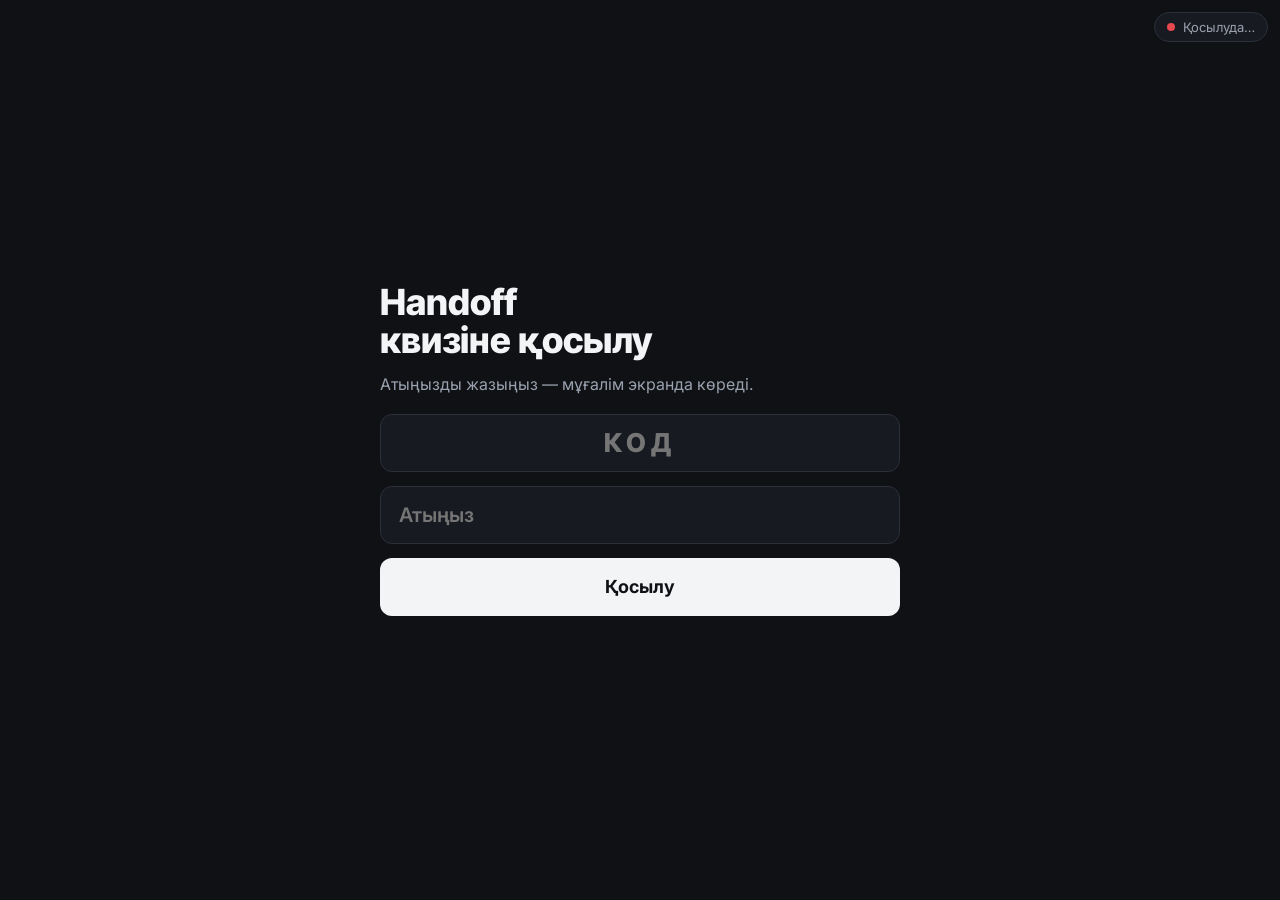
==== commit 6c4fe878: "Вернуть сайт к версии до переделки (квиз на главной, практики как были) Портал и классная комната со" ====
--- a/index.html
+++ b/index.html
@@ -1,719 +1,676 @@
 <!DOCTYPE html>
-<html lang="ru">
+<html lang="kk">
 <head>
 <meta charset="utf-8">
-<meta name="viewport" content="width=device-width, initial-scale=1, viewport-fit=cover">
-<title>Практикум · колледж</title>
-<meta name="theme-color" content="#F6F5F2">
-<script>try{document.documentElement.dataset.theme=localStorage.getItem("theme")||"light"}catch(e){}</script>
-<script>
-/* Старые ссылки квиза Handoff (?r=… / ?host) ведут на /handoff/ */
-(function () { var q = location.search; if (/[?&](r|host)(=|&|$)/.test(q) && !/[?&]sess=/.test(q)) location.replace("handoff/" + q + location.hash); })();
-</script>
+<meta name="viewport" content="width=device-width, initial-scale=1, maximum-scale=1, viewport-fit=cover">
+<meta name="theme-color" content="#0F1115">
+<title>Handoff · Квиз</title>
+<link rel="preconnect" href="https://fonts.googleapis.com">
+<link rel="preconnect" href="https://fonts.gstatic.com" crossorigin>
+<link rel="stylesheet" href="https://fonts.googleapis.com/css2?family=Inter+Tight:wght@600;800&family=Inter:wght@400;500;600;700&display=swap">
 <style>
-:root{--bg:#F6F5F2;--card:#FFFFFF;--field:#FFFFFF;--soft:var(--soft);--soft2:var(--soft2);--ink:#1F2328;--mut:#6B6F76;--line:#E2E0DA;--acc:#2F6FB3;--acc2:var(--acc2);--accb:var(--accb);--ok:#2E8B57;--okbg:#F2FAF5;--okb:var(--okb);--warn:#9A6A12;--warnbg:#FFF8EA;--warnb:var(--warnb);--bad:#C2413B;--badbg:#FCEFEE;--badb:var(--badb);--shadow:0 1px 2px rgba(0,0,0,.04);--r:16px;color-scheme:light}
-[data-theme=dark]{--bg:#0F1115;--card:#171A21;--field:#1C2029;--soft:#20242D;--soft2:#1A1E26;--ink:#E8EAED;--mut:#9AA1AE;--line:#2A2F3A;--acc:#7AA7E8;--acc2:#1A2638;--accb:#2C4366;--ok:#55C48F;--okbg:#12241B;--okb:#2A5A40;--warn:#E3B34B;--warnbg:#2A2210;--warnb:#4A3C1A;--bad:#EF6B66;--badbg:#2B1515;--badb:#5A2A2A;--shadow:none;color-scheme:dark}
-*{box-sizing:border-box}html,body{margin:0;background:var(--bg);color:var(--ink);font:17px/1.5 -apple-system,BlinkMacSystemFont,"Segoe UI",Roboto,"Helvetica Neue",Arial,sans-serif;-webkit-text-size-adjust:100%}
-a{color:var(--acc)}button,input,select,textarea{font:inherit;color:inherit}
-.wrap{max-width:1080px;margin:0 auto;padding:16px 16px 90px}
-.top{display:flex;align-items:center;gap:12px;padding:12px 16px;max-width:1080px;margin:0 auto}
-.logo{display:flex;align-items:center;gap:10px;font-weight:800;font-size:18px;text-decoration:none;color:var(--ink)}
-.logo i{width:34px;height:34px;border-radius:10px;background:var(--acc);display:grid;place-items:center;color:#fff;font-style:normal;font-size:18px}
-.sp{flex:1}.mut{color:var(--mut)}.small{font-size:13px}
-.lang{display:flex;border:1px solid var(--line);border-radius:999px;overflow:hidden;background:var(--card)}
-.lang button{border:0;background:none;padding:6px 12px;font-size:13px;font-weight:700;color:var(--mut);cursor:pointer}.lang button.on{background:var(--ink);color:#fff}
-h1{font-size:28px;line-height:1.2;margin:8px 0 6px}h2{font-size:21px;margin:0 0 10px}h3{font-size:17px;margin:0 0 8px}
-.card{background:var(--card);border:1px solid var(--line);border-radius:var(--r);padding:18px;margin:12px 0}
-.btn svg,.pick svg{width:18px;height:18px;flex:none}
-.btn{display:inline-flex;align-items:center;justify-content:center;gap:8px;min-height:48px;padding:0 20px;border-radius:12px;border:0;background:var(--acc);color:#fff;font-weight:700;cursor:pointer;text-decoration:none;font-size:16px}
-.btn:disabled{opacity:.45;cursor:default}.btn.ghost{background:var(--card);color:var(--ink);border:1.5px solid var(--line)}.btn.ok{background:var(--ok)}.btn.bad{background:var(--card);color:var(--bad);border:1.5px solid var(--badb)}
-.btn.sm{min-height:36px;padding:0 12px;font-size:14px;border-radius:10px}.btn.wide{width:100%}
-.big{display:flex;flex-direction:column;align-items:flex-start;gap:6px;width:100%;padding:22px;border-radius:20px;border:2px solid var(--line);background:var(--card);cursor:pointer;text-align:left}
-.big b{font-size:22px}.big:hover{border-color:var(--acc)}.big.main{background:var(--card);border-color:var(--acc);box-shadow:0 2px 0 var(--acc)}.big.main b{color:var(--acc)}
-input[type=text],input[type=search],select,textarea{width:100%;min-height:48px;padding:10px 14px;border-radius:12px;border:1.5px solid var(--line);background:var(--card);font-size:17px}
-textarea{min-height:160px;font-size:15px}input:focus,select:focus,textarea:focus{outline:none;border-color:var(--acc)}
-label.l{display:block;font-weight:700;margin:14px 0 6px}
-.steps{display:flex;gap:6px;margin:4px 0 14px}.steps i{flex:1;height:5px;border-radius:9px;background:var(--line)}.steps i.on{background:var(--acc)}
-.names{display:grid;grid-template-columns:repeat(auto-fill,minmax(220px,1fr));gap:8px}
-.names button{min-height:52px;text-align:left;padding:10px 14px;border-radius:12px;border:1.5px solid var(--line);background:var(--card);font-size:16px;cursor:pointer}
-.names button:hover{border-color:var(--acc);background:var(--acc2)}
-.pin{display:flex;gap:10px;justify-content:center;margin:18px 0}.pin i{width:52px;height:60px;border-radius:12px;border:2px solid var(--line);display:grid;place-items:center;font-size:28px;font-style:normal;font-weight:800;background:var(--card)}
-.pin i.f{border-color:var(--acc)}
-.pad{display:grid;grid-template-columns:repeat(3,1fr);gap:10px;max-width:320px;margin:0 auto}
-.pad button{min-height:62px;border-radius:14px;border:1.5px solid var(--line);background:var(--card);font-size:24px;font-weight:700;cursor:pointer}
-.pad button:active{background:var(--acc2)}
-.err{color:var(--bad);font-weight:700;text-align:center;min-height:24px}
-.live{border:2px solid var(--okb);background:var(--okbg)}.live .btn{margin-top:10px}
-.dot{display:inline-block;width:10px;height:10px;border-radius:50%;background:var(--ok);margin-right:6px;animation:pl 1.4s infinite}
-@keyframes pl{50%{opacity:.3}}
-.list{display:flex;flex-direction:column;gap:8px}
-.row{display:flex;align-items:center;gap:12px;padding:12px 14px;border:1px solid var(--line);border-radius:12px;background:var(--card);cursor:pointer;text-decoration:none;color:inherit}
-.row:hover{border-color:var(--acc)}.row .t{flex:1;min-width:0}.row .t b{display:block;white-space:nowrap;overflow:hidden;text-overflow:ellipsis}
-.score{min-width:58px;text-align:center;padding:6px 8px;border-radius:10px;font-weight:800;background:var(--acc2);color:var(--acc)}
-.score.hi{background:var(--okbg);color:var(--ok)}.score.lo{background:var(--badbg);color:var(--bad)}.score.na{background:var(--soft);color:var(--mut)}
-.tabs{display:flex;gap:6px;overflow-x:auto;margin:6px 0 10px;padding-bottom:2px}
-.tabs button{border:0;background:none;padding:10px 14px;border-radius:999px;font-weight:700;color:var(--mut);cursor:pointer;white-space:nowrap}
-.tabs button.on{background:var(--ink);color:#fff}
-.grid2{display:grid;grid-template-columns:1fr 1fr;gap:12px}@media (max-width:720px){.grid2{grid-template-columns:1fr}}
-.mods{display:grid;grid-template-columns:repeat(auto-fill,minmax(210px,1fr));gap:10px}
-.mod{padding:14px;border-radius:14px;border:2px solid var(--line);background:var(--card);cursor:pointer;text-align:left}
-.mod b{display:block}.mod.on{border-color:var(--acc);background:var(--acc2);box-shadow:0 0 0 1px var(--acc) inset}.mod small{color:var(--mut)}
-table.tb{width:100%;border-collapse:collapse;font-size:14px;background:var(--card)}
-table.tb th,table.tb td{border-bottom:1px solid var(--line);padding:9px 8px;text-align:left;vertical-align:top}
-table.tb th{font-size:12px;color:var(--mut);text-transform:uppercase;letter-spacing:.03em;position:sticky;top:0;background:var(--soft)}
-.tbw{overflow:auto;border:1px solid var(--line);border-radius:12px;max-height:70vh}
-.chip{display:inline-block;padding:2px 9px;border-radius:999px;font-size:12px;font-weight:700;background:var(--soft);color:var(--mut)}
-.chip.ok{background:var(--okbg);color:var(--ok)}.chip.warn{background:var(--warnbg);color:var(--warn)}.chip.bad{background:var(--badbg);color:var(--bad)}
-.works{display:grid;grid-template-columns:repeat(auto-fill,minmax(160px,1fr));gap:10px}
-.works a{display:block;border:1px solid var(--line);border-radius:12px;overflow:hidden;background:var(--card);text-decoration:none;color:inherit}
-.works img{width:100%;aspect-ratio:4/3;object-fit:cover;display:block;background:#eee}.works span{display:block;padding:6px 8px;font-size:12px}
-.modal{position:fixed;inset:0;background:rgba(20,18,30,.45);display:flex;align-items:flex-end;justify-content:center;z-index:50}
-.modal>div{background:var(--bg);width:100%;max-width:820px;max-height:92vh;overflow:auto;border-radius:20px 20px 0 0;padding:18px}
-@media (min-width:760px){.modal{align-items:center}.modal>div{border-radius:20px}}
-.mh{display:flex;align-items:center;gap:10px;margin-bottom:8px}.mh h2{margin:0;flex:1}
-.toast{position:fixed;left:50%;bottom:24px;transform:translateX(-50%);background:var(--ink);color:#fff;padding:12px 18px;border-radius:12px;z-index:99;font-weight:600;max-width:90vw}
-.empty{padding:26px;text-align:center;color:var(--mut);border:2px dashed var(--line);border-radius:16px}
-.tk{display:flex;gap:10px;align-items:flex-start;padding:10px 0;border-bottom:1px solid var(--line)}.tk:last-child{border:0}
-.tk .n{width:28px;height:28px;border-radius:8px;background:var(--soft);display:grid;place-items:center;font-weight:800;font-size:13px;flex:none}
-.tk .n.ok{background:var(--okbg);color:var(--ok)}
-.cm{margin-top:6px;padding:8px 10px;border-radius:10px;background:var(--warnbg);font-size:14px}
-.hero{display:grid;grid-template-columns:1fr;gap:12px;margin-top:10px}
-.qr{display:flex;gap:16px;align-items:center;flex-wrap:wrap}.qr svg,.qr img{width:150px;height:150px;background:var(--card);border-radius:10px;padding:6px;border:1px solid var(--line)}
-.cards{display:grid;grid-template-columns:repeat(3,1fr);gap:8px}
-.pcard{border:1.5px dashed #999;border-radius:10px;padding:10px;background:var(--card);page-break-inside:avoid}
-.pcard b{display:block;font-size:15px}.pcard .p{font-size:28px;font-weight:800;letter-spacing:6px;margin:4px 0}
-@media print{body{background:var(--card)}.noprint{display:none!important}.wrap{padding:0}.modal{position:static;background:none}.modal>div{max-height:none;padding:0;background:var(--card)}}
-.mockb{position:fixed;left:8px;bottom:8px;font-size:11px;background:#FEF4E2;color:#B45309;padding:3px 8px;border-radius:8px;z-index:5}
-/* ---- classroom ---- */
-.hdr{display:flex;align-items:center;gap:10px;flex-wrap:wrap;margin-bottom:6px}.hdr h1{margin:0;flex:1;min-width:0}
-.pc{display:flex;gap:12px;align-items:flex-start;padding:14px;border:1px solid var(--line);border-radius:14px;background:var(--card);cursor:pointer;text-decoration:none;color:inherit}
-.pc:hover{border-color:var(--acc)}.pc .ic{width:42px;height:42px;border-radius:12px;display:grid;place-items:center;font-size:20px;flex:none;background:var(--acc2)}
-.pc .ic.m{background:var(--soft)}.pc .t{flex:1;min-width:0}.pc .t b{display:block;font-size:17px;line-height:1.3}.pc .t .small{margin-top:3px}
-.pc .st{flex:none;text-align:right}
-.chip.blue{background:var(--acc2);color:var(--acc)}
-.sect{margin:18px 0 8px;font-size:13px;font-weight:800;color:var(--mut);text-transform:uppercase;letter-spacing:.05em}
-.box{background:var(--card);border:1px solid var(--line);border-radius:16px;padding:16px;margin:12px 0}
-.box h3{margin:0 0 8px}
-.goal2{background:var(--warnbg);border:1px solid var(--warnb);border-radius:14px;padding:12px 14px;margin:10px 0}
-.goal2 b{display:block;font-size:12px;color:var(--warn);text-transform:uppercase;letter-spacing:.05em}
-.stp ol{padding-left:22px;margin:0}.stp li{margin:0 0 12px;line-height:1.55}
-.stp .one{font-size:18px;line-height:1.55;min-height:60px}
-.stpdots{display:flex;gap:5px;margin:4px 0 12px}.stpdots i{flex:1;height:6px;border-radius:9px;background:var(--line);cursor:pointer}.stpdots i.d{background:var(--okb)}.stpdots i.c{background:var(--acc)}
-.mp{background:var(--acc2);border:1px solid var(--accb);color:var(--acc);border-radius:7px;padding:1px 6px;font-weight:600;box-decoration-break:clone;-webkit-box-decoration-break:clone}
-kbd{display:inline-block;font:600 .85em/1.3 ui-monospace,Menlo,Consolas,monospace;padding:1px 6px;border-radius:6px;border:1px solid var(--line);border-bottom-width:2px;background:var(--card);white-space:nowrap}
-.simg{display:block;margin:8px 0;border-radius:10px;overflow:hidden;border:1px solid var(--line)}.simg img{display:block;width:100%}
-.exim{width:100%;border-radius:12px;border:1px solid var(--line);display:block;background:var(--card)}
-details.dd{border:1px solid var(--line);border-radius:12px;background:var(--card);margin:8px 0}details.dd>summary{padding:12px 14px;cursor:pointer;font-weight:700}details.dd>div{padding:0 14px 12px}
-.subbox{border:2px solid var(--okb);background:var(--okbg);border-radius:16px;padding:16px;margin:16px 0}
-.subbox.graded{border-color:var(--accb);background:var(--acc2)}
-.thumbs{display:flex;gap:8px;flex-wrap:wrap;margin:10px 0}.thumbs div{position:relative}.thumbs img{width:96px;height:96px;object-fit:cover;border-radius:10px;border:1px solid var(--line);display:block;background:var(--card)}
-.thumbs button{position:absolute;top:-6px;right:-6px;width:24px;height:24px;border-radius:50%;border:0;background:var(--ink);color:#fff;font-size:13px;cursor:pointer}
-.pick{display:flex;align-items:center;justify-content:center;gap:8px;width:100%;min-height:64px;border:2px dashed var(--okb);border-radius:14px;background:var(--card);font-weight:700;cursor:pointer;color:var(--ok)}
-.big-score{font-size:34px;font-weight:800;line-height:1}
-.chk{display:flex;align-items:center;gap:8px;margin:8px 0}.chk label{flex:1}.chk input,.chk select{max-width:180px;min-height:44px}
-.chk .r{width:26px;text-align:center;font-weight:800}.chk.ok .r{color:var(--ok)}.chk.no .r{color:var(--bad)}
-.ans{white-space:pre-wrap;background:var(--card);border:1px solid var(--line);border-radius:10px;padding:10px;margin:8px 0}
-.files{display:flex;flex-direction:column;gap:8px;margin:10px 0}.file{display:flex;align-items:center;gap:10px;padding:10px 12px;border:1px solid var(--line);border-radius:12px;background:var(--card)}
-.file .fi{width:38px;height:44px;border-radius:6px;display:grid;place-items:center;font-size:11px;font-weight:800;color:#fff;background:#C2413B;flex:none}.file .fi.w{background:#2F6FB3}.file .fi.o{background:#6B6F76}
-.file .t{flex:1;min-width:0}.file .t b{display:block;overflow:hidden;text-overflow:ellipsis;white-space:nowrap}
-.mtext{white-space:pre-wrap;line-height:1.6}
-.yt{position:relative;padding-top:56.25%;border-radius:12px;overflow:hidden;margin:10px 0}.yt iframe{position:absolute;inset:0;width:100%;height:100%;border:0}
-.gb{display:flex;gap:6px;flex-wrap:wrap;margin:8px 0}.gb button{min-height:44px;min-width:56px;border-radius:10px;border:1.5px solid var(--line);background:var(--card);font-weight:800;font-size:16px;cursor:pointer}
-.gb button.on{border-color:var(--acc);background:var(--acc2);color:var(--acc)}
-.rv{display:grid;grid-template-columns:1.4fr 1fr;gap:14px}@media (max-width:800px){.rv{grid-template-columns:1fr}}
-.rvimgs img{width:100%;border-radius:10px;border:1px solid var(--line);margin-bottom:8px;display:block;background:var(--card)}
-.bank{display:grid;grid-template-columns:repeat(auto-fill,minmax(180px,1fr));gap:10px;max-height:58vh;overflow:auto;padding:2px}
-.bk{border:1.5px solid var(--line);border-radius:12px;background:var(--card);cursor:pointer;overflow:hidden;text-align:left;padding:0}
-.bk img{width:100%;aspect-ratio:16/10;object-fit:cover;display:block;background:var(--soft)}.bk div{padding:8px 10px;font-size:14px;font-weight:700;line-height:1.3}.bk.on{border-color:var(--acc);box-shadow:0 0 0 2px var(--acc) inset}
-.cnt{display:inline-grid;place-items:center;min-width:22px;height:22px;padding:0 6px;border-radius:999px;background:var(--bad);color:#fff;font-size:12px;font-weight:800;margin-left:4px}
-.jt td.s{text-align:center;font-weight:700}.jt td.s.sub{color:var(--warn)}.jt td.s.na{color:#B8B6AF}
-.fab{display:flex;gap:8px;flex-wrap:wrap;margin:10px 0}
-.stabs{display:grid;grid-template-columns:repeat(3,1fr);gap:4px;background:var(--soft2);border-radius:14px;padding:4px}.stabs button{padding:10px 4px;border-radius:10px;text-align:center}.stabs button.on{background:var(--card);color:var(--ink);box-shadow:0 1px 3px rgba(0,0,0,.08)}
-
-input[type=text],input[type=search],input[type=date],select,textarea{background:var(--field);color:var(--ink)}
-.big{background:var(--card)}.big .bic{width:44px;height:44px;border-radius:12px;display:grid;place-items:center;background:var(--acc2);color:var(--acc);margin-bottom:6px}.big .bic svg{width:22px;height:22px}
-.pc .ic{color:var(--acc)}.pc .ic svg{width:21px;height:21px}.pc .ic.m{color:var(--warn);background:var(--warnbg)}
-.okcard{display:flex;align-items:center;justify-content:center;gap:10px;color:var(--ok);font-weight:700}.okcard svg{width:20px;height:20px}
-.lnkrow{display:inline-flex;align-items:center;gap:8px}.lnkrow svg{width:16px;height:16px}
-.thm{width:38px;height:38px;border-radius:999px;border:1px solid var(--line);background:var(--card);color:var(--ink);display:grid;place-items:center;cursor:pointer;margin-right:4px}.thm svg{width:18px;height:18px}
-.lang{background:var(--card)}.lang button.on{background:var(--ink);color:var(--bg)}
-.tabs button.on{background:var(--ink);color:var(--bg)}
-.stabs button.on{background:var(--card);color:var(--ink)}
-.logo i{font-weight:900;font-size:17px}
-.pick{color:var(--ok)}
-.toast{background:var(--ink);color:var(--bg)}
-.card,.box,.pc,.row,.file,.names button,.mod,.bk,details.dd{box-shadow:var(--shadow)}
+:root{
+  --bg:#0F1115;--s1:#171A21;--s2:#1F232C;--line:#2A2F3A;--tx:#F3F4F6;--mut:#9AA1AE;
+  --a0:#E5484D;--a1:#3E7BFA;--a2:#F5A524;--a3:#2FB36D;--ok:#2FB36D;--bad:#E5484D;--ice:#9BDCFF;
+  --disp:"Inter Tight",Inter,system-ui,-apple-system,"Segoe UI",Roboto,sans-serif;
+  --txt:Inter,system-ui,-apple-system,"Segoe UI",Roboto,sans-serif;
+}
+*{box-sizing:border-box;-webkit-tap-highlight-color:transparent}
+html,body{margin:0;height:100%;background:var(--bg);color:var(--tx);font-family:var(--txt)}
+body{overflow-x:hidden}
+button{font:inherit;color:inherit;border:0;background:none;cursor:pointer;padding:0}
+input{font:inherit}
+.hidden{display:none!important}
+.disp{font-family:var(--disp);letter-spacing:-.02em}
+.mut{color:var(--mut)}
+.btn{display:inline-flex;align-items:center;justify-content:center;gap:10px;height:52px;padding:0 24px;border-radius:12px;background:var(--tx);color:var(--bg);font-weight:700;font-size:17px;transition:transform .12s,opacity .2s}
+.btn:active{transform:scale(.97)}
+.btn.ghost{background:var(--s2);color:var(--tx)}
+.btn[disabled]{opacity:.4;pointer-events:none}
+.net{position:fixed;top:12px;right:12px;z-index:50;display:flex;align-items:center;gap:8px;font-size:13px;color:var(--mut);background:var(--s1);border:1px solid var(--line);padding:6px 12px;border-radius:999px}
+.net i{width:8px;height:8px;border-radius:50%;background:var(--bad)}
+.net.on i{background:var(--ok)}
+.net.on{opacity:.0;pointer-events:none;transition:opacity .6s 1.5s}
+.shape{width:28px;height:28px;flex:none}
+@keyframes pop{0%{transform:scale(.6);opacity:0}70%{transform:scale(1.06)}100%{transform:scale(1);opacity:1}}
+@keyframes up{from{transform:translateY(14px);opacity:0}to{transform:none;opacity:1}}
+@keyframes shake{0%,100%{transform:none}20%{transform:translateX(-10px)}40%{transform:translateX(9px)}60%{transform:translateX(-6px)}80%{transform:translateX(4px)}}
+.up{animation:up .35s ease both}
+
+/* ---------- HOST ---------- */
+.host{min-height:100vh;display:flex;flex-direction:column;padding:28px 40px 24px}
+.htop{display:flex;align-items:center;justify-content:space-between;gap:20px;min-height:44px}
+.tag{font-size:15px;font-weight:600;color:var(--mut);letter-spacing:.02em}
+.hbody{flex:1;display:flex;flex-direction:column;justify-content:center;padding:20px 0}
+.hctl{display:flex;justify-content:space-between;align-items:center;gap:12px}
+.lobby{display:grid;grid-template-columns:minmax(0,1.05fr) minmax(0,1fr);gap:48px;align-items:center}
+.lobby h1{font-size:clamp(34px,4vw,58px);line-height:1.02;margin:0 0 14px;font-weight:800}
+.joinbox{background:var(--s1);border:1px solid var(--line);border-radius:20px;padding:22px 26px;margin-top:22px}
+.joinbox .lbl{font-size:14px;color:var(--mut);font-weight:600;margin-bottom:8px}
+.joinbox .url{font-size:clamp(18px,1.8vw,24px);font-weight:600;word-break:break-all}
+.code{font-family:var(--disp);font-weight:800;font-size:clamp(48px,6vw,88px);letter-spacing:.08em;line-height:1}
+.pl{display:flex;flex-wrap:wrap;gap:10px;align-content:flex-start;max-height:58vh;overflow:auto}
+.plbox{background:var(--s1);border:1px solid var(--line);border-radius:20px;padding:24px 26px;min-height:46vh}
+.chip{background:var(--s2);border:1px solid var(--line);border-radius:999px;padding:12px 20px;font-weight:600;font-size:20px;animation:pop .35s ease both}
+.chip:hover{border-color:var(--bad);text-decoration:line-through}
+.count{font-family:var(--disp);font-size:20px;font-weight:800;margin-bottom:14px}
+.qhead{display:flex;align-items:center;gap:24px}
+.timer{font-family:var(--disp);font-weight:800;font-size:56px;min-width:90px;text-align:center}
+.bar{height:6px;background:var(--s2);border-radius:6px;overflow:hidden;margin:18px 0 26px}
+.bar i{display:block;height:100%;background:var(--tx);width:100%;transform-origin:left}
+.qtext{font-family:var(--disp);font-weight:800;font-size:clamp(30px,3.6vw,52px);line-height:1.12;margin:0;flex:1}
+.hgrid{display:grid;grid-template-columns:minmax(0,1fr) 300px;gap:28px;align-items:stretch}
+.tiles{display:grid;grid-template-columns:1fr 1fr;gap:14px}
+.tile{position:relative;overflow:hidden;display:flex;align-items:center;gap:16px;padding:22px 24px;border-radius:14px;font-weight:700;font-size:clamp(18px,1.8vw,26px);min-height:96px;transition:opacity .35s,transform .35s}
+.tile .cnt{margin-left:auto;font-family:var(--disp);font-weight:800;font-size:30px}
+.tile .fill{position:absolute;left:0;bottom:0;height:6px;background:rgba(255,255,255,.55);transition:width .8s ease}
+.t0{background:var(--a0)}.t1{background:var(--a1)}.t2{background:var(--a2);color:#1A1405}.t3{background:var(--a3)}
+.tile.off{opacity:.22}
+.tile.win{box-shadow:0 0 0 4px var(--tx)}
+.side{background:var(--s1);border:1px solid var(--line);border-radius:16px;padding:18px;display:flex;flex-direction:column;gap:14px;min-height:0}
+.big{font-family:var(--disp);font-weight:800;font-size:44px;line-height:1}
+.feed{display:flex;flex-direction:column;gap:8px;overflow:hidden;flex:1}
+.ev{font-size:15px;line-height:1.35;padding:10px 12px;background:var(--s2);border-radius:10px;animation:up .3s ease both}
+.ev b{font-weight:700}
+.ev.fr{border-left:3px solid var(--ice)}.ev.sh{border-left:3px solid var(--a2)}.ev.x2{border-left:3px solid var(--a3)}.ev.ff{border-left:3px solid var(--a1)}
+.board{display:flex;flex-direction:column;gap:12px;max-width:900px;width:100%;margin:0 auto}
+.row{display:grid;grid-template-columns:56px 1fr auto;align-items:center;gap:16px;background:var(--s1);border:1px solid var(--line);border-radius:14px;padding:16px 22px;font-size:24px;font-weight:700;animation:up .4s ease both}
+.row .n{font-family:var(--disp);font-weight:800;color:var(--mut)}
+.row .sc{font-family:var(--disp);font-weight:800}
+.row .d{font-size:15px;color:var(--ok);font-weight:700;margin-left:12px}
+.row.first{background:var(--tx);color:var(--bg)}.row.first .n{color:var(--bg)}
+.h2{font-family:var(--disp);font-weight:800;font-size:clamp(34px,4vw,56px);margin:0 0 28px;text-align:center}
+.podium{display:flex;align-items:flex-end;justify-content:center;gap:18px;margin:10px 0 30px}
+.pod{width:min(240px,28vw);text-align:center}
+.pod .nm{font-size:24px;font-weight:700;margin-bottom:10px;word-break:break-word;animation:up .5s ease both}
+.pod .blk{border-radius:14px 14px 0 0;background:var(--s2);border:1px solid var(--line);border-bottom:0;display:flex;flex-direction:column;align-items:center;padding-top:18px;gap:6px;transform-origin:bottom;animation:grow .9s cubic-bezier(.2,.8,.2,1) both}
+.pod .pl1{background:var(--tx);color:var(--bg)}
+.pod .place{font-family:var(--disp);font-weight:800;font-size:56px;line-height:1}
+.pod .pts{font-size:16px;font-weight:600;opacity:.75}
+@keyframes grow{from{transform:scaleY(0)}to{transform:scaleY(1)}}
+
+/* ---------- PLAYER ---------- */
+.ply{min-height:100vh;min-height:100dvh;display:flex;flex-direction:column;padding:max(16px,env(safe-area-inset-top)) 16px max(16px,env(safe-area-inset-bottom))}
+.pc{flex:1;display:flex;flex-direction:column;justify-content:center;gap:14px;max-width:520px;width:100%;margin:0 auto}
+.pc h1{font-family:var(--disp);font-weight:800;font-size:36px;line-height:1.05;margin:0}
+.field{width:100%;height:58px;border-radius:12px;border:1px solid var(--line);background:var(--s1);color:var(--tx);padding:0 18px;font-size:20px;font-weight:600;outline:none}
+.field:focus{border-color:var(--mut)}
+.field.codef{text-transform:uppercase;letter-spacing:.2em;font-family:var(--disp);font-weight:800;text-align:center;font-size:26px}
+.pbar{display:flex;align-items:center;justify-content:space-between;gap:10px;font-size:14px;font-weight:600;color:var(--mut)}
+.pbar .me{color:var(--tx);max-width:50%;overflow:hidden;text-overflow:ellipsis;white-space:nowrap}
+.ptimer{height:5px;background:var(--s2);border-radius:5px;overflow:hidden;margin:10px 0 4px}
+.ptimer i{display:block;height:100%;background:var(--tx);transform-origin:left}
+.pq{font-family:var(--disp);font-weight:800;font-size:clamp(21px,5.6vw,28px);line-height:1.18;margin:14px 0}
+.answers{display:grid;grid-template-columns:1fr;gap:10px}
+.ans{display:flex;align-items:center;gap:14px;text-align:left;padding:16px;border-radius:14px;font-weight:700;font-size:17px;line-height:1.25;min-height:68px;transition:transform .12s,opacity .25s}
+.ans:active{transform:scale(.97)}
+.ans.gone{opacity:.12;pointer-events:none}
+.ans.dim{opacity:.3}
+.ans.pick{box-shadow:0 0 0 3px var(--tx)}
+.pw{display:grid;grid-template-columns:repeat(3,1fr);gap:8px;margin-top:12px}
+.pwb{position:relative;display:flex;flex-direction:column;align-items:center;gap:4px;padding:10px 4px;border-radius:12px;background:var(--s1);border:1px solid var(--line);font-size:13px;font-weight:600}
+.pwb svg{width:22px;height:22px}
+.pwb .k{position:absolute;top:6px;right:8px;font-size:12px;color:var(--mut);font-weight:700}
+.pwb[disabled]{opacity:.3;pointer-events:none}
+.pwb.on{border-color:var(--a3);color:var(--a3)}
+.shld{display:flex;align-items:center;gap:8px;font-size:13px;color:var(--mut);margin-top:8px;justify-content:center}
+.shld svg{width:16px;height:16px}
+.wait{text-align:center;display:flex;flex-direction:column;align-items:center;gap:14px}
+.ring{width:84px;height:84px;border-radius:50%;border:4px solid var(--s2);border-top-color:var(--tx);animation:spin 1s linear infinite}
+@keyframes spin{to{transform:rotate(360deg)}}
+.res{flex:1;display:flex;flex-direction:column;align-items:center;justify-content:center;text-align:center;gap:10px;border-radius:20px;padding:28px}
+.res.good{background:var(--ok)}.res.bad{background:var(--bad);animation:shake .5s ease}.res.none{background:var(--s1)}
+.res .big{font-size:52px}
+.res .pts{font-family:var(--disp);font-weight:800;font-size:30px;background:rgba(0,0,0,.18);padding:8px 18px;border-radius:999px}
+.res .rk{font-size:17px;font-weight:600;opacity:.9}
+.sheet{position:fixed;inset:0;z-index:30;background:rgba(0,0,0,.55);display:flex;align-items:flex-end}
+.sheet .in{width:100%;max-height:75vh;overflow:auto;background:var(--s1);border-radius:20px 20px 0 0;padding:20px 16px max(20px,env(safe-area-inset-bottom));animation:up .25s ease both}
+.sheet h3{margin:0 0 4px;font-family:var(--disp);font-size:22px}
+.tg{display:flex;justify-content:space-between;align-items:center;width:100%;padding:14px 16px;border-radius:12px;background:var(--s2);margin-top:8px;font-weight:600;font-size:17px}
+.toast{position:fixed;left:50%;bottom:max(24px,env(safe-area-inset-bottom));transform:translateX(-50%);z-index:60;background:var(--tx);color:var(--bg);padding:12px 18px;border-radius:12px;font-weight:600;font-size:15px;max-width:90vw;text-align:center;animation:up .25s ease both}
+/* ice */
+#ice{position:fixed;inset:0;z-index:40;display:flex;flex-direction:column;align-items:center;justify-content:center;gap:10px;text-align:center;padding:24px;color:#08263A;
+  background:radial-gradient(120% 80% at 50% 45%,#EAF7FF 0%,#CDEBFD 55%,#A9D9F7 100%);
+  user-select:none;-webkit-user-select:none;touch-action:manipulation;animation:freeze .35s ease both}
+#ice.melt{animation:melt .5s ease forwards}
+#ice.hit{animation:hit .12s ease}
+#ice svg.frost{position:absolute;inset:0;width:100%;height:100%;pointer-events:none}
+#ice .flake{position:absolute;color:#fff;opacity:.55;pointer-events:none}
+#ice .flake svg{width:100%;height:100%}
+#ice .it1{font-family:var(--disp);font-weight:800;font-size:34px;position:relative}
+#ice .it2{font-size:17px;font-weight:600;position:relative}
+#ice .taps{position:relative;font-family:var(--disp);font-weight:800;font-size:64px;line-height:1}
+#ice path.crack{stroke:#5FA9D6;stroke-width:3;fill:none;stroke-linecap:round;opacity:0;transition:opacity .15s}
+@keyframes freeze{from{opacity:0;transform:scale(1.04)}to{opacity:1;transform:none}}
+@keyframes melt{to{opacity:0;transform:scale(1.03)}}
+@keyframes hit{50%{transform:scale(.985) rotate(-.4deg)}}
+canvas#cf{position:fixed;inset:0;width:100%;height:100%;pointer-events:none;z-index:45}
+@media (max-width:900px){.lobby,.hgrid{grid-template-columns:1fr}.host{padding:20px}}
+@media (min-width:600px){.answers{grid-template-columns:1fr 1fr}.ans{min-height:110px}}
+.pmod{position:fixed;inset:0;z-index:95;background:rgba(0,0,0,.6);display:flex;align-items:flex-start;justify-content:center;padding:40px 16px;overflow:auto}.pmbox{width:100%;max-width:560px;background:var(--s1);border:1px solid var(--line);border-radius:18px;padding:20px;display:flex;flex-direction:column;gap:12px}.pmtop{display:flex;justify-content:space-between;align-items:center;gap:12px}.pmtop h3{margin:0;font-family:var(--disp);font-size:24px}.pmnote{margin:0;font-size:14px;color:var(--mut)}.pmlist{display:flex;flex-direction:column;gap:6px;max-height:60vh;overflow:auto}.pmrow{display:flex;justify-content:space-between;align-items:center;gap:10px;background:var(--s2);border-radius:10px;padding:8px 8px 8px 14px;font-weight:600;font-size:16px}.pmrow .btn{height:38px;font-size:14px;padding:0 14px}.pmdel.warn{color:var(--bad);border:1px solid var(--bad)}
 </style>
 </head>
 <body>
-<div class="top noprint"><a class="logo" href="#/"><i>П</i><span id="brand">Практикум</span></a><div class="sp"></div>
-  <button class="thm" id="thm" aria-label="Тема"></button><div class="lang"><button data-lg="kk">ҚАЗ</button><button data-lg="ru">РУС</button></div></div>
-<div class="wrap" id="app"><p class="mut">Жүктелуде… / Загрузка…</p></div>
+<div id="net" class="net"><i></i><span>Қосылуда…</span></div>
+<div id="app"></div>
+<canvas id="cf" class="hidden"></canvas>
 <script src="mqtt.min.js"></script>
-<script src="fb/config.js"></script>
-<script>
-(function () {
-  if (!window.FB_CONFIG || /[?&]mock/.test(location.search)) return;
-  ["fb/firebase-app-compat.js", "fb/firebase-auth-compat.js", "fb/firebase-firestore-compat.js"].forEach(function (s) { document.write('<script src="' + s + '"><\/script>'); });
-})();
-</script>
-<script src="fb/db.js"></script>
-<script src="fb/qrcode.js"></script>
 <script>
 "use strict";
-/* ================= Общее ================= */
-const $ = s => document.querySelector(s), $$ = s => [...document.querySelectorAll(s)];
+const QUESTIONS = [{"q": "Handoff дегеніміз не?", "a": ["Макетті басып шығару", "Макетті әзірлеушіге беру процесі", "Клиентпен түсті келісу", "Файлды мұрағатқа салу"], "c": 2, "t": 20}, {"q": "Әзірлеушіге берілетін файлда қабаттар қалай аталуы керек?", "a": ["«Слой 1», «копия 2»", "Атауы маңызды емес", "Мағынасына қарай: header, btn-buy", "Тек нөмірмен: 1, 2, 3"], "c": 3, "t": 20}, {"q": "Иконканы әзірлеушіге қандай форматта берген дұрыс?", "a": ["SVG", "JPG", "GIF", "PSD"], "c": 1, "t": 20}, {"q": "Түсті әзірлеушіге қалай береміз?", "a": ["«Ашық көк сияқты»", "Скриншот жібереміз", "CMYK пайызымен", "HEX кодымен: #1E6FFF"], "c": 4, "t": 20}, {"q": "Файл атауындағы @2x нені білдіреді?", "a": ["Екі көшірме", "Екі есе үлкен (Retina экрандар үшін)", "Екінші нұсқа", "Сапасы екі есе төмен"], "c": 2, "t": 20}, {"q": "Сайттағы фотосуретті қандай форматта береміз?", "a": ["JPG немесе WebP", "SVG", "PSD", "TIFF"], "c": 1, "t": 20}, {"q": "Спецификацияға (spec) не кіреді?", "a": ["Дизайнердің аты-жөні", "Тек файл көлемі", "Өлшемдер, шегіністер, қаріптер, түстер", "Түс психологиясы"], "c": 3, "t": 20}, {"q": "Батырманың hover күйі дегеніміз не?", "a": ["Батырма жасырын тұр", "Тінтуір үстіне келгендегі күйі", "Батырма жүктеліп жатыр", "Батырма өшірулі"], "c": 2, "t": 20}, {"q": "Photoshop-та ассетті қалай экспорттаймыз?", "a": ["Изображение → Размер изображения", "Слои → Стиль слоя", "Фильтр → Галерея фильтров", "Файл → Экспортировать → Экспортировать как"], "c": 4, "t": 30}, {"q": "Бос және жасырын қабаттарды неге жоямыз?", "a": ["Әзірлеуші шатаспауы үшін", "Түс жақсаруы үшін", "Photoshop солай талап етеді", "Жоюдың қажеті жоқ"], "c": 1, "t": 20}, {"q": "Ассет файлының дұрыс атауы қайсы?", "a": ["Безымянный-1.png", "Иконка ЖАҢА (2).svg", "icon-cart.svg", "123.svg"], "c": 3, "t": 20}, {"q": "Қаріп туралы әзірлеушіге не айтамыз?", "a": ["Тек атауын", "Атауы, өлшемі (px), жуандығы, жол аралығы", "Тек түсін", "Ештеңе айтпаймыз"], "c": 2, "t": 20}, {"q": "Қабаттарды блок бойынша жинау үшін не істейміз?", "a": ["Объединить слои (Ctrl+E)", "Растрировать слой", "Удалить слой", "Сгруппировать (Ctrl+G)"], "c": 4, "t": 20}, {"q": "Элементтер арасындағы қашықтықты өлшейтін құрал:", "a": ["Пипетка", "Линейка (I)", "Штамп (S)", "Лассо (L)"], "c": 2, "t": 20}, {"q": "Handoff не үшін керек?", "a": ["Әзірлеуші болжамайды, қате мен сұрақ азаяды", "Файл кішірейеді", "Дизайнер жұмыс істемей демалады", "Клиент дизайнды көрмейді"], "c": 1, "t": 20}];
+const NS = "hfq1";
+const BROKERS = ["wss://broker.emqx.io:8084/mqtt","wss://broker.hivemq.com:8884/mqtt","wss://test.mosquitto.org:8081"];
+const PARAMS = new URLSearchParams(location.search);
+const IS_HOST = PARAMS.has("host");
+const FREEZE_MS = 4500, FREEZE_TAPS = 6;
+
+/* ---------- utils ---------- */
+const $ = s => document.querySelector(s);
 const app = $("#app");
-const esc = s => String(s == null ? "" : s).replace(/[&<>"']/g, c => ({"&": "&amp;", "<": "&lt;", ">": "&gt;", '"': "&quot;", "'": "&#39;"}[c]));
-let LG = localStorage.getItem("portal_lang") || "kk";
-const T = (kk, ru) => LG === "kk" ? kk : ru;
-const LS = {get: k => { try { return JSON.parse(localStorage.getItem("portal_" + k)); } catch (e) { return null; } }, set: (k, v) => localStorage.setItem("portal_" + k, JSON.stringify(v)), del: k => localStorage.removeItem("portal_" + k)};
-const toast = t => { const d = document.createElement("div"); d.className = "toast"; d.textContent = t; document.body.appendChild(d); setTimeout(() => d.remove(), 2800); };
-const MON = {kk: ["қаң", "ақп", "нау", "сәу", "мам", "мау", "шіл", "там", "қыр", "қаз", "қар", "жел"], ru: ["янв", "фев", "мар", "апр", "мая", "июн", "июл", "авг", "сен", "окт", "ноя", "дек"]};
-const fmtD = ts => { if (!ts) return ""; const d = new Date(ts); return `${d.getDate()} ${MON[LG][d.getMonth()]} ${d.getFullYear()}`; };
-const fmtDS = ts => { if (!ts) return ""; const d = new Date(ts); return `${d.getDate()} ${MON[LG][d.getMonth()]}`; };
-const fmtDT = ts => { if (!ts) return ""; const d = new Date(ts); return `${d.getDate()} ${MON[LG][d.getMonth()]}, ${String(d.getHours()).padStart(2, "0")}:${String(d.getMinutes()).padStart(2, "0")}`; };
-const PROJ = (window.FB_CONFIG && FB_CONFIG.projectId) || "mock";
-const emailFor = (gid, sid, v) => `${gid}.${sid}${v ? "." + v : ""}@stud-${PROJ}.app`.toLowerCase();
-const pwFor = pin => `kz-${pin}-pin`;
-const normCode = s => String(s || "").toUpperCase().replace(/[\s\-_.\/]/g, "").slice(0, 16);
-const pin4 = () => String(Math.floor(1000 + Math.random() * 9000));
-const scoreCls = p => p == null ? "na" : p >= 85 ? "hi" : p < 50 ? "lo" : "";
-const EXTRA = DB.mock ? location.search.replace(/^\?/, "").split("&").filter(x => /^(mock|broker)/.test(x)).join("&") : "";
-const withX = u => EXTRA ? u + (u.includes("?") ? "&" : "?") + EXTRA : u;
-const BASE = location.origin + location.pathname.replace(/index\.html$/, "");
-const MODS = [
-  {slug: "photoshop", name: "Photoshop", j: true}, {slug: "illustrator", name: "Illustrator", j: true},
-  {slug: "diagrammy", name: "Excel · Диаграммы", j: true}, {slug: "sortirovka", name: "Excel · Сортировка", j: true},
-  {slug: "excel", name: "Excel · «Что если»", j: false}, {slug: "handoff", name: "Handoff · квиз", j: false}];
-const modOf = s => MODS.find(m => m.slug === s) || {name: s};
-const ICONS = {
-  user: '<path d="M20 21v-2a4 4 0 0 0-4-4H8a4 4 0 0 0-4 4v2"/><circle cx="12" cy="7" r="4"/>',
-  board: '<rect x="3" y="4" width="18" height="12" rx="2"/><path d="M8 20h8M12 16v4"/>',
-  task: '<path d="M14 3H7a2 2 0 0 0-2 2v14a2 2 0 0 0 2 2h10a2 2 0 0 0 2-2V8z"/><path d="M14 3v5h5M9 13l2 2 4-4"/>',
-  book: '<path d="M4 19.5A2.5 2.5 0 0 1 6.5 17H20V3H6.5A2.5 2.5 0 0 0 4 5.5z"/><path d="M4 19.5A2.5 2.5 0 0 0 6.5 22H20v-5"/>',
-  check: '<path d="M20 6 9 17l-5-5"/>', play: '<path d="M7 4v16l13-8z"/>', link: '<path d="M10 13a5 5 0 0 0 7.5.5l3-3a5 5 0 0 0-7-7l-1.7 1.7"/><path d="M14 11a5 5 0 0 0-7.5-.5l-3 3a5 5 0 0 0 7 7l1.7-1.7"/>',
-  camera: '<path d="M23 19a2 2 0 0 1-2 2H3a2 2 0 0 1-2-2V8a2 2 0 0 1 2-2h4l2-3h6l2 3h4a2 2 0 0 1 2 2z"/><circle cx="12" cy="13" r="4"/>',
-  users: '<path d="M17 21v-2a4 4 0 0 0-4-4H5a4 4 0 0 0-4 4v2"/><circle cx="9" cy="7" r="4"/><path d="M23 21v-2a4 4 0 0 0-3-3.9M16 3.1a4 4 0 0 1 0 7.8"/>',
-  inbox: '<path d="M22 12h-6l-2 3h-4l-2-3H2"/><path d="M5.5 5.1 2 12v6a2 2 0 0 0 2 2h16a2 2 0 0 0 2-2v-6l-3.5-6.9A2 2 0 0 0 16.8 4H7.2a2 2 0 0 0-1.7 1.1z"/>',
-  clip: '<path d="m21.4 11.1-9.2 9.2a6 6 0 0 1-8.5-8.5l9.2-9.2a4 4 0 0 1 5.7 5.7l-9.2 9.2a2 2 0 0 1-2.8-2.8l8.5-8.5"/>',
-  plus: '<path d="M12 5v14M5 12h14"/>', sun: '<circle cx="12" cy="12" r="4"/><path d="M12 2v2M12 20v2M4.9 4.9l1.4 1.4M17.7 17.7l1.4 1.4M2 12h2M20 12h2M4.9 19.1l1.4-1.4M17.7 6.3l1.4-1.4"/>',
-  moon: '<path d="M21 12.8A9 9 0 1 1 11.2 3a7 7 0 0 0 9.8 9.8z"/>'};
-const I = n => `<svg viewBox="0 0 24 24" fill="none" stroke="currentColor" stroke-width="2" stroke-linecap="round" stroke-linejoin="round" aria-hidden="true">${ICONS[n] || ""}</svg>`;
-function paintTheme() { const d = document.documentElement.dataset.theme === "dark"; const b = document.getElementById("thm"); if (b) { b.innerHTML = I(d ? "sun" : "moon"); b.title = d ? T("Жарық тақырып", "Светлая тема") : T("Қараңғы тақырып", "Тёмная тема"); }
-  const mc = document.querySelector('meta[name=theme-color]'); if (mc) mc.content = d ? "#0F1115" : "#F6F5F2"; }
-document.getElementById("thm").onclick = () => { const n = document.documentElement.dataset.theme === "dark" ? "light" : "dark"; document.documentElement.dataset.theme = n; try { localStorage.setItem("theme", n); } catch (e) {} paintTheme(); };
-paintTheme();
-let UNSUB = [];
-const keep = f => { UNSUB.push(f); return f; };
-const unsubAll = () => { UNSUB.forEach(f => { try { f(); } catch (e) {} }); UNSUB = []; };
-function modal(html, onClose) {
-  const m = document.createElement("div"); m.className = "modal"; m.innerHTML = `<div>${html}</div>`; document.body.appendChild(m);
-  const close = () => { m.remove(); onClose && onClose(); };
-  m.addEventListener("click", e => { if (e.target === m || e.target.closest("[data-x]")) close(); });
-  return {el: m, close, q: s => m.querySelector(s)};
+const esc = s => String(s == null ? "" : s).replace(/[&<>"']/g, c => ({"&":"&amp;","<":"&lt;",">":"&gt;",'"':"&quot;","'":"&#39;"}[c]));
+const rid = (n, abc) => { abc = abc || "abcdefghijkmnpqrstuvwxyz23456789"; let s = ""; const a = new Uint32Array(n); (crypto || window.msCrypto).getRandomValues(a); for (const x of a) s += abc[x % abc.length]; return s; };
+const store = {
+  get(k){ try { return JSON.parse(localStorage.getItem(NS + k)); } catch(e) { return null; } },
+  set(k,v){ try { localStorage.setItem(NS + k, JSON.stringify(v)); } catch(e) {} },
+  del(k){ try { localStorage.removeItem(NS + k); } catch(e) {} }
+};
+const SHAPES = [
+  '<svg class="shape" viewBox="0 0 28 28"><path d="M14 4 25 23H3z" fill="currentColor"/></svg>',
+  '<svg class="shape" viewBox="0 0 28 28"><path d="M14 2.5 25.5 14 14 25.5 2.5 14z" fill="currentColor"/></svg>',
+  '<svg class="shape" viewBox="0 0 28 28"><circle cx="14" cy="14" r="11" fill="currentColor"/></svg>',
+  '<svg class="shape" viewBox="0 0 28 28"><rect x="4" y="4" width="20" height="20" rx="2" fill="currentColor"/></svg>'
+];
+const ICON = {
+  fr: '<svg viewBox="0 0 24 24" fill="none" stroke="currentColor" stroke-width="2" stroke-linecap="round"><path d="M12 2v20M3.3 7l17.4 10M20.7 7 3.3 17M9 4l3 2 3-2M9 20l3-2 3 2"/></svg>',
+  x2: '<svg viewBox="0 0 24 24" fill="none" stroke="currentColor" stroke-width="2" stroke-linecap="round" stroke-linejoin="round"><path d="M4 8l6 8M10 8l-6 8M14 9.5a2.5 2.5 0 0 1 5 0c0 2.5-5 4-5 6.5h5"/></svg>',
+  ff: '<svg viewBox="0 0 24 24" fill="none" stroke="currentColor" stroke-width="2" stroke-linecap="round"><rect x="3" y="4" width="7" height="7" rx="1.5"/><rect x="14" y="13" width="7" height="7" rx="1.5"/><path d="M14 5l7 5M21 5l-7 5M3 14l7 5M10 14l-7 5" opacity=".5"/></svg>',
+  sh: '<svg viewBox="0 0 24 24" fill="none" stroke="currentColor" stroke-width="2" stroke-linejoin="round"><path d="M12 3l8 3v6c0 4.5-3.4 8-8 9-4.6-1-8-4.5-8-9V6z"/></svg>'
+};
+function vibrate(p){ try { navigator.vibrate && navigator.vibrate(p); } catch(e) {} }
+function toast(t){ const old = $(".toast"); if (old) old.remove(); const d = document.createElement("div"); d.className = "toast"; d.textContent = t; document.body.appendChild(d); setTimeout(() => d.remove(), 2800); }
+function setNet(on, text){ const n = $("#net"); n.classList.toggle("on", !!on); n.querySelector("span").textContent = on ? "Қосылды" : (text || "Қосылуда…"); }
+function confetti(){
+  const c = $("#cf"); c.classList.remove("hidden"); const ctx = c.getContext("2d");
+  const W = c.width = innerWidth * devicePixelRatio, H = c.height = innerHeight * devicePixelRatio;
+  const cols = ["#E5484D","#3E7BFA","#F5A524","#2FB36D","#F3F4F6"];
+  const ps = Array.from({length: 90}, () => ({x: W/2 + (Math.random()-.5)*W*.3, y: H*.45, vx: (Math.random()-.5)*W*.03, vy: -Math.random()*H*.03 - H*.008, r: Math.random()*Math.PI, s: (6 + Math.random()*8)*devicePixelRatio, c: cols[Math.random()*5|0]}));
+  const t0 = performance.now();
+  (function f(t){ const k = (t - t0)/1400; ctx.clearRect(0,0,W,H);
+    for (const p of ps){ p.x += p.vx; p.y += p.vy; p.vy += H*.0011; p.r += .2; ctx.save(); ctx.translate(p.x,p.y); ctx.rotate(p.r); ctx.globalAlpha = Math.max(0, 1-k); ctx.fillStyle = p.c; ctx.fillRect(-p.s/2,-p.s/4,p.s,p.s/2); ctx.restore(); }
+    if (k < 1) requestAnimationFrame(f); else { ctx.clearRect(0,0,W,H); c.classList.add("hidden"); } })(t0);
 }
-function qrSvg(text) { try { const q = qrcode(0, "M"); q.addData(text); q.make(); return q.createSvgTag({cellSize: 4, margin: 2, scalable: true}); } catch (e) { return ""; } }
-const linkify = t => esc(t).replace(/(https?:\/\/[^\s<]+)/g, u => `<a href="${u}" target="_blank" rel="noopener">${u.length > 60 ? u.slice(0, 57) + "…" : u}</a>`);
-const ytId = u => { const m = String(u).match(/(?:youtu\.be\/|youtube\.com\/(?:watch\?v=|shorts\/|embed\/))([\w-]{11})/); return m ? m[1] : null; };
-/* шаги из банка: [[ru|en]], {{img:x}}, клавиши */
-function fmtStep(x, lg, base) {
-  return esc(String(x == null ? "" : x).replace(/\[\[([^|\]]*)\|([^\]]*)\]\]/g, (m, a, b) => "\u0001" + (lg === "en" ? b : a) + "\u0002"))
-    .replace(/\u0001([^\u0002]*)\u0002/g, (m, p) => `<span class="mp">${p.replace(/ → /g, " › ")}</span>`)
-    .replace(/((?:Ctrl|Alt|Shift|Cmd)(?:\+[A-Za-zА-Яа-я0-9\[\]↓↑]+)+)/g, "<kbd>$1</kbd>")
-    .replace(/\s*\{\{img:([\w-]+)\}\}/g, (m, n) => `<a class="simg" href="${base}${n}.jpg" target="_blank"><img src="${base}${n}.jpg" alt="" loading="lazy"></a>`)
-    .replace(/(https?:\/\/[^\s<,)»]+)/g, u => `<a href="${u}" target="_blank" rel="noopener">${u.replace(/^https?:\/\/(www\.)?/, "").replace(/\/$/, "")}</a>`);
+function brokerUrl(i){ return PARAMS.get("broker") || BROKERS[i % BROKERS.length]; }
+function connect(bi, onConnect, onMsg){
+  setNet(false);
+  const c = mqtt.connect(brokerUrl(bi), {clientId: NS + "_" + rid(12), keepalive: 30, reconnectPeriod: 2000, connectTimeout: 8000, clean: true});
+  c.on("connect", () => { setNet(true); onConnect(c); });
+  c.on("reconnect", () => setNet(false, "Қайта қосылуда…"));
+  c.on("offline", () => setNet(false, "Байланыс жоқ"));
+  c.on("error", () => {});
+  c.on("message", (t, buf) => { let m; try { m = JSON.parse(buf.toString()); } catch(e) { return; } try { onMsg(t, m); } catch(e) { console.error(e); } });
+  return c;
 }
-const checkOk = (c, v) => { if (c.opts) return v !== "" && v != null && (v | 0) === c.c; const x = parseFloat(String(v == null ? "" : v).replace(/[\s ]/g, "").replace("%", "").replace(",", ".")); if (!isFinite(x)) return false; const tol = c.tol != null ? c.tol : Math.max(0.5, Math.abs(c.a) * 0.002); return Math.abs(x - c.a) <= tol || (c.pct && Math.abs(x * 100 - c.a) <= tol); };
-function compressImage(file, max = 1280) {
-  return new Promise((res, rej) => { const url = URL.createObjectURL(file), img = new Image();
-    img.onload = () => { try { let w = img.naturalWidth || 1000, h = img.naturalHeight || 1000; const k = Math.min(1, max / Math.max(w, h)); w = Math.round(w * k); h = Math.round(h * k);
-      const c = document.createElement("canvas"); c.width = w; c.height = h; const x = c.getContext("2d"); x.fillStyle = "#fff"; x.fillRect(0, 0, w, h); x.drawImage(img, 0, 0, w, h);
-      let q = 0.8, d = c.toDataURL("image/jpeg", q); while (d.length > 600000 && q > 0.35) { q -= 0.1; d = c.toDataURL("image/jpeg", q); } URL.revokeObjectURL(url); res(d); } catch (e) { rej(e); } };
-    img.onerror = () => { URL.revokeObjectURL(url); rej(new Error("bad image")); }; img.src = url; });
+const T = room => NS + "/" + room + "/";
+
+/* =====================================================================
+   HOST
+   ===================================================================== */
+function Host(){
+  let H = store.get("host");
+  const fresh = () => ({room: rid(5, "ABCDEFGHJKLMNPQRSTUVWXYZ23456789"), b: +(PARAMS.get("b") || 0), phase: "lobby", qi: -1, players: {}, ans: {}, counts: [0,0,0,0], qEnd: 0, feed: [], prevRank: {}});
+  if (!H || !H.room) H = fresh();
+  let client = null, tick = null, pubTimer = null, connectedOnce = false;
+  const save = () => store.set("host", H);
+  const total = QUESTIONS.length;
+  const pids = () => Object.keys(H.players);
+  const leftMs = () => H.paused ? (H.pauseLeft || 0) : Math.max(0, H.qEnd - Date.now());
+  function togglePause() {
+    if (H.phase !== "question") return;
+    if (H.paused) { H.qEnd = Date.now() + (H.pauseLeft || 0); H.paused = false; }
+    else { H.pauseLeft = leftMs(); H.paused = true; }
+    save(); pubState(); render();
+  }
+  const joinUrl = () => { const u = new URL(location.href); u.search = ""; u.hash = ""; u.searchParams.set("r", H.room); if (H.b) u.searchParams.set("b", H.b); if (PARAMS.get("broker")) u.searchParams.set("broker", PARAMS.get("broker")); return u.toString(); };
+
+  function start(){
+    client && client.end(true);
+    connectedOnce = false;
+    client = connect(H.b, c => {
+      connectedOnce = true;
+      c.subscribe(T(H.room) + "i", {qos: 1});
+      pubState(); pids().forEach(pubPlayer);
+    }, onMsg);
+    setTimeout(() => { if (!connectedOnce) render(); }, 9000);
+    save(); render();
+    clearInterval(tick); tick = setInterval(onTick, 200);
+    clearInterval(pubTimer); pubTimer = setInterval(() => { if (H.phase === "question") pubState(); }, 1000);
+  }
+  function pub(topic, obj, retain){ if (client && client.connected) client.publish(T(H.room) + topic, JSON.stringify(obj), {qos: 1, retain: !!retain}); }
+  function ranked(){ return pids().sort((a,b) => H.players[b].score - H.players[a].score || H.players[a].name.localeCompare(H.players[b].name)); }
+  function addFeed(kind, html){ H.feed.unshift({k: kind, h: html, id: rid(6)}); H.feed = H.feed.slice(0, 7); }
+  function note(pid, text){ const p = H.players[pid]; if (p) p.note = {id: rid(6), t: text}; }
+
+  function pubState(){
+    const q = QUESTIONS[H.qi];
+    const st = {v: 1, phase: H.phase, qi: H.qi, total, n: pids().length, answered: Object.keys(H.ans).length};
+    if (H.phase === "question" || H.phase === "reveal"){ st.q = {text: q.q, answers: q.a, time: q.t}; }
+    if (H.phase === "question"){
+      st.endsIn = leftMs(); st.paused = !!H.paused;
+      st.roster = ranked().slice(0, 40).map(id => [id, H.players[id].name]);
+    }
+    if (H.phase === "reveal"){ st.correct = q.c - 1; st.counts = H.counts; }
+    if (H.phase === "board" || H.phase === "final"){ st.top = ranked().slice(0, 10).map(id => ({n: H.players[id].name, s: H.players[id].score})); }
+    pub("s", st, true);
+  }
+  function pubPlayer(pid){
+    const p = H.players[pid]; if (!p) return;
+    const r = ranked();
+    pub("p/" + pid, {name: p.name, score: p.score, rank: r.indexOf(pid) + 1, of: r.length, streak: p.streak, pw: p.pw, x2on: p.x2on ? H.qi : -1, hide: p.hide, frozen: p.frozen, last: p.last, locked: H.ans[pid] ? {qi: H.qi, a: H.ans[pid].a} : null, note: p.note, kicked: !!p.kicked}, true);
+  }
+
+  function onMsg(topic, m){
+    if (!m || typeof m.pid !== "string" || m.pid.length > 40) return;
+    const pid = m.pid, p = H.players[pid];
+    if (m.t === "join"){
+      let name = String(m.name || "").replace(/\s+/g, " ").trim().slice(0, 18);
+      if (!name) return;
+      if (p){ if (p.kicked) { pubPlayer(pid); return; } pubPlayer(pid); pubState(); return; }
+      if (H.phase === "final") return;
+      const taken = new Set(Object.values(H.players).map(x => x.name.toLowerCase()));
+      let nm = name, k = 2; while (taken.has(nm.toLowerCase())) nm = name + " " + (k++);
+      H.players[pid] = {name: nm, score: 0, streak: 0, pw: {fr: 1, x2: 1, ff: 1, sh: 1}, x2on: false, hide: null, frozen: null, last: null, note: null};
+      save(); pubPlayer(pid); pubState(); render(); return;
+    }
+    if (!p || p.kicked) return;
+    if (m.t === "ans"){
+      if (H.phase !== "question" || m.qi !== H.qi || H.ans[pid]) { pubPlayer(pid); return; }
+      const a = m.a | 0; if (a < 0 || a > 3) return;
+      if (!H.paused && Date.now() > H.qEnd + 400) { pubPlayer(pid); return; }
+      if (p.hide && p.hide.qi === H.qi && p.hide.idx.includes(a)) return;
+      H.ans[pid] = {a, left: leftMs()};
+      H.counts[a]++;
+      save(); pubPlayer(pid); pubState();
+      if (Object.keys(H.ans).length >= pids().filter(id => !H.players[id].kicked).length) reveal();
+      else render();
+      return;
+    }
+    if (m.t === "pw"){
+      if (H.phase !== "question" || m.qi !== H.qi) return;
+      if (H.ans[pid]) { note(pid, "Жауап берген соң қолдануға болмайды"); pubPlayer(pid); return; }
+      const q = QUESTIONS[H.qi];
+      if (m.k === "x2" && p.pw.x2 > 0 && !p.x2on){
+        p.pw.x2--; p.x2on = true; addFeed("x2", `<b>${esc(p.name)}</b> екі есе ұпайға ойнап жатыр`);
+      } else if (m.k === "ff" && p.pw.ff > 0 && !(p.hide && p.hide.qi === H.qi)){
+        const wrong = [0,1,2,3].filter(i => i !== q.c - 1).sort(() => Math.random() - .5).slice(0, 2);
+        p.pw.ff--; p.hide = {qi: H.qi, idx: wrong}; addFeed("ff", `<b>${esc(p.name)}</b> 50/50 қолданды`);
+      } else if (m.k === "fr" && p.pw.fr > 0){
+        const tp = H.players[m.target];
+        if (!tp || m.target === pid || tp.kicked) return;
+        if (H.ans[m.target]) { note(pid, tp.name + " жауап беріп қойды — мұздату сақталды"); pubPlayer(pid); return; }
+        if (tp.frozen && tp.frozen.qi === H.qi) { note(pid, tp.name + " қазір де мұзда тұр"); pubPlayer(pid); return; }
+        p.pw.fr--;
+        if (tp.pw.sh > 0){
+          tp.pw.sh--; note(m.target, p.name + " сізді мұздатқысы келді — қалқан қорғады!"); note(pid, tp.name + " қалқанмен қорғанды");
+          addFeed("sh", `<b>${esc(tp.name)}</b> қалқанмен <b>${esc(p.name)}</b> мұзын тойтарды`);
+        } else {
+          tp.frozen = {id: rid(6), qi: H.qi, by: p.name}; note(pid, tp.name + " мұздатылды!");
+          addFeed("fr", `<b>${esc(p.name)}</b> → <b>${esc(tp.name)}</b> мұздатты`);
+        }
+        pubPlayer(m.target);
+      } else return;
+      save(); pubPlayer(pid); render();
+    }
+  }
+
+  function startQ(){
+    if (H.qi + 1 >= total) return finish();
+    H.qi++; H.phase = "question"; H.ans = {}; H.counts = [0,0,0,0]; H.feed = [];
+    for (const id of pids()){ const p = H.players[id]; p.x2on = false; p.hide = null; p.frozen = null; }
+    H.qEnd = Date.now() + QUESTIONS[H.qi].t * 1000; H.paused = false;
+    save(); pubState(); pids().forEach(pubPlayer); render();
+  }
+  function reveal(){
+    if (H.phase !== "question") return;
+    H.paused = false;
+    const q = QUESTIONS[H.qi], T0 = q.t * 1000;
+    H.prevRank = {}; ranked().forEach((id, i) => H.prevRank[id] = i);
+    for (const id of pids()){
+      const p = H.players[id], a = H.ans[id];
+      if (a && a.a === q.c - 1){
+        let pts = Math.round(500 + 500 * Math.min(1, a.left / T0)) + Math.min(p.streak, 3) * 100;
+        if (p.x2on) pts *= 2;
+        p.streak++; p.score += pts; p.last = {qi: H.qi, ok: true, pts, a: a.a};
+        if (p.streak % 3 === 0){ p.pw.fr++; note(id, p.streak + " рет қатарынан дұрыс! +1 мұздату"); }
+      } else {
+        p.streak = 0; p.last = {qi: H.qi, ok: false, pts: 0, a: a ? a.a : null};
+      }
+      p.x2on = false;
+    }
+    H.phase = "reveal"; save(); pubState(); pids().forEach(pubPlayer); render();
+  }
+  function board(){ H.phase = "board"; save(); pubState(); render(); }
+  function finish(){ H.phase = "final"; save(); pubState(); pids().forEach(pubPlayer); render(); }
+  function next(){
+    if (H.phase === "lobby") { if (pids().length) startQ(); }
+    else if (H.phase === "question") reveal();
+    else if (H.phase === "reveal") board();
+    else if (H.phase === "board") (H.qi + 1 >= total ? finish() : startQ());
+  }
+  function onTick(){
+    if (H.phase !== "question") return;
+    const left = H.paused ? H.pauseLeft : H.qEnd - Date.now();
+    const t = $("#htime"), b = $("#hbar");
+    if (t) t.textContent = Math.max(0, Math.ceil(left / 1000));
+    if (b) b.style.transform = `scaleX(${Math.max(0, left / (QUESTIONS[H.qi].t * 1000))})`;
+    if (!H.paused && left <= 0) reveal();
+  }
+  document.addEventListener("keydown", e => { if (e.target.tagName === "INPUT" || e.target.tagName === "BUTTON") return; if (e.code === "Space" || e.code === "Enter" || e.code === "ArrowRight") { e.preventDefault(); next(); } if (e.code === "KeyP") { e.preventDefault(); togglePause(); } });
+
+
+  function kickPlayer(id) {
+    const p = H.players[id]; if (!p) return;
+    p.kicked = true; pubPlayer(id);
+    for (const k of ["ans", "subs", "chk", "fs", "rates", "grades", "ovr", "votes"]) if (H[k] && typeof H[k] === "object") delete H[k][id];
+    if (H.rates) for (const v of Object.values(H.rates)) if (v && typeof v === "object") delete v[id];
+    
+    delete H.players[id]; save(); pubState(); render();
+  }
+  function PeopleModal() {
+    const old = document.querySelector(".pmod"); if (old) old.remove();
+    const w = document.createElement("div"); w.className = "pmod";
+    const draw = () => {
+      const ids = Object.keys(H.players).sort((a, b) => H.players[a].name.localeCompare(H.players[b].name));
+      w.innerHTML = `<div class="pmbox"><div class="pmtop"><h3>${"Ойыншылар"} · ${ids.length}</h3><button class="btn ghost" data-x="1">${"Жабу"}</button></div>
+        <p class="pmnote">${"Шығарылған ойыншы осы құрылғыдан қайта кірсе, жаңа ойыншы ретінде қосылады. Оның осы ойындағы нәтижелері өшеді."}</p>
+        <div class="pmlist">${ids.map(id => `<div class="pmrow"><span>${esc(H.players[id].name)}</span><button class="btn ghost pmdel" data-k="${id}">${"Шығару"}</button></div>`).join("") || `<p class="pmnote">${"Ойыншы жоқ"}</p>`}</div></div>`;
+      w.querySelector("[data-x]").onclick = () => w.remove();
+      w.onclick = e => { if (e.target === w) w.remove(); };
+      w.querySelectorAll(".pmdel").forEach(b => b.onclick = () => {
+        if (b.dataset.c !== "1") { b.dataset.c = "1"; b.textContent = "Растау?"; b.classList.add("warn"); setTimeout(() => { if (b.isConnected) { b.dataset.c = ""; b.textContent = "Шығару"; b.classList.remove("warn"); } }, 3000); return; }
+        const nm = H.players[b.dataset.k] ? H.players[b.dataset.k].name : ""; kickPlayer(b.dataset.k); toast(nm + " — " + "шығарылды"); draw(); });
+    };
+    document.body.appendChild(w); draw();
+  }
+  function ctlBar(primary){
+    return `<div class="hctl"><div style="display:flex;gap:10px"><button class="btn ghost" id="reset">Жаңа ойын</button>${H.phase !== "lobby" ? `<button class="btn ghost" id="people">${"👥 Ойыншылар"} (${Object.keys(H.players).length})</button>` : ""}</div>
+      <div style="display:flex;gap:10px">${H.phase === "question" ? `<button class="btn ghost" id="pause">${H.paused ? "▶ Жалғастыру" : "❚❚ Кідірту"}</button>` : ""}${primary ? `<button class="btn" id="next">${primary}</button>` : ""}</div></div>`;
+  }
+  function bind(){
+    const pp = $("#people"); if (pp) pp.onclick = PeopleModal;
+    const n = $("#next"); if (n) n.onclick = next;
+    const pz = $("#pause"); if (pz) pz.onclick = togglePause;
+    const r = $("#reset"); if (r) r.onclick = () => {
+      if (r.dataset.c !== "1"){ r.dataset.c = "1"; r.textContent = "Растау: бәрі өшеді"; setTimeout(() => { r.dataset.c = ""; r.textContent = "Жаңа ойын"; }, 3000); return; }
+      pub("s", {v: 1, phase: "closed"}, true); H = fresh(); start();
+    };
+  }
+  function render(){
+    const head = `<div class="htop"><span class="tag">СОӨЖ · Handoff · дизайнер әзірлеушіге не береді</span><span class="tag">${H.phase === "lobby" || H.phase === "final" ? "" : `${H.qi + 1} / ${total}`}</span></div>`;
+    if (H.phase === "lobby"){
+      const ps = pids();
+      app.innerHTML = `<div class="host">${head}<div class="hbody"><div class="lobby">
+        <div class="up">
+          <h1 class="disp">Телефонмен ойынға қосылыңыз</h1>
+          <p class="mut" style="font-size:20px;margin:0;max-width:560px">Discord чаттағы сілтемені ашыңыз немесе сайтқа кіріп, кодты енгізіңіз.</p>
+          <div class="joinbox">
+            <div class="lbl">Ойын коды</div>
+            <div class="code">${H.room}</div>
+            <div class="lbl" style="margin-top:16px">Сілтеме</div>
+            <div class="url">${esc(joinUrl().replace(/^https?:\/\//, ""))}</div>
+            <div style="display:flex;gap:10px;margin-top:18px;flex-wrap:wrap">
+              <button class="btn ghost" id="copy">Сілтемені көшіру</button>
+              ${!connectedOnce ? `<button class="btn ghost" id="srv">Басқа сервер (${H.b + 1}/${BROKERS.length})</button>` : ""}
+            </div>
+          </div>
+        </div>
+        <div class="plbox">
+          <div class="count">${ps.length} ойыншы</div>
+          <div class="pl">${ps.map(id => `<button class="chip" data-k="${id}" title="Ойыннан шығару">${esc(H.players[id].name)}</button>`).join("") || `<span class="mut" style="font-size:18px">Ойыншыларды күтудеміз…</span>`}</div>
+        </div></div></div>${ctlBar(ps.length ? "Бастау" : "")}</div>`;
+      $("#copy").onclick = () => { navigator.clipboard && navigator.clipboard.writeText(joinUrl()).then(() => toast("Көшірілді — Discord чатқа қойыңыз"), () => toast("Көшіру мүмкін болмады")); };
+      const srv = $("#srv"); if (srv) srv.onclick = () => { H.b = (H.b + 1) % BROKERS.length; start(); };
+      document.querySelectorAll(".chip[data-k]").forEach(b => b.onclick = () => {
+        const id = b.dataset.k; if (b.dataset.c !== "1"){ b.dataset.c = "1"; b.textContent = "Шығару?"; setTimeout(render, 2500); return; }
+        H.players[id].kicked = true; pubPlayer(id); delete H.players[id]; save(); pubState(); render(); });
+    } else if (H.phase === "question" || H.phase === "reveal"){
+      const q = QUESTIONS[H.qi], rv = H.phase === "reveal", c = q.c - 1;
+      const n = pids().length, done = Object.keys(H.ans).length, max = Math.max(1, ...H.counts);
+      const left = leftMs();
+      app.innerHTML = `<div class="host">${head}<div class="hbody">
+        <div class="qhead"><h2 class="qtext">${esc(q.q)}</h2><div class="timer" id="htime" style="${!rv && H.paused ? "color:var(--a2)" : ""}">${rv ? "" : Math.ceil(left / 1000)}</div></div>
+        <div class="bar"><i id="hbar" style="transform:scaleX(${rv ? 0 : left / (q.t * 1000)})"></i></div>
+        <div class="hgrid">
+          <div class="tiles">${q.a.map((a, i) => `<div class="tile t${i} ${rv ? (i === c ? "win" : "off") : ""}">${SHAPES[i]}<span>${esc(a)}</span>${rv ? `<span class="cnt">${H.counts[i]}</span><span class="fill" style="width:${H.counts[i] / max * 100}%"></span>` : ""}</div>`).join("")}</div>
+          <div class="side">
+            <div><div class="big">${done}<span class="mut" style="font-size:24px"> / ${n}</span></div><div class="mut" style="font-size:15px;margin-top:6px">жауап берді</div></div>
+            <div class="feed">${H.feed.map(e => `<div class="ev ${e.k}">${e.h}</div>`).join("") || `<div class="mut" style="font-size:14px">Мұздату, 50/50 және ×2 осында көрінеді</div>`}</div>
+          </div>
+        </div></div>${ctlBar(rv ? "Нәтиже" : "Жауапты көрсету")}</div>`;
+    } else if (H.phase === "board"){
+      const r = ranked().slice(0, 5);
+      app.innerHTML = `<div class="host">${head}<div class="hbody"><h2 class="h2">Көшбасшылар</h2><div class="board">
+        ${r.map((id, i) => { const p = H.players[id]; const up = H.qi > 0 && H.prevRank[id] != null && H.prevRank[id] > i;
+          return `<div class="row ${i === 0 ? "first" : ""}" style="animation-delay:${i * .07}s"><span class="n">${i + 1}</span><span>${esc(p.name)}${p.last && p.last.ok ? `<span class="d">+${p.last.pts}</span>` : ""}${up ? `<span class="d">▲</span>` : ""}</span><span class="sc">${p.score}</span></div>`; }).join("")}
+        </div></div>${ctlBar(H.qi + 1 >= total ? "Қорытынды" : "Келесі сұрақ")}</div>`;
+    } else if (H.phase === "final"){
+      const r = ranked(); const ord = [1, 0, 2], hs = [190, 260, 140];
+      app.innerHTML = `<div class="host">${head}<div class="hbody"><h2 class="h2">Жеңімпаздар</h2>
+        <div class="podium">${ord.map((k, j) => r[k] ? `<div class="pod"><div class="nm" style="animation-delay:${.6 + j * .15}s">${esc(H.players[r[k]].name)}</div><div class="blk ${k === 0 ? "pl1" : ""}" style="height:${hs[j]}px;animation-delay:${j * .15}s"><span class="place">${k + 1}</span><span class="pts">${H.players[r[k]].score} ұпай</span></div></div>` : "").join("")}</div>
+        <div class="board">${r.slice(3, 8).map((id, i) => `<div class="row" style="font-size:20px;padding:12px 20px"><span class="n">${i + 4}</span><span>${esc(H.players[id].name)}</span><span class="sc">${H.players[id].score}</span></div>`).join("")}</div>
+        </div>${ctlBar("")}</div>`;
+    }
+    bind();
+    if (document.activeElement && document.activeElement.blur) document.activeElement.blur();
+  }
+  start();
 }
-const readDataURL = f => new Promise((res, rej) => { const r = new FileReader(); r.onload = () => res(r.result); r.onerror = rej; r.readAsDataURL(f); });
-const CH = 700000;
-async function saveFile(gid, file) {
-  if (file.size > 10 * 1024 * 1024) throw new Error(T("Файл 10 МБ-тан үлкен", "Файл больше 10 МБ"));
-  const d = await readDataURL(file), fid = DB.id(), n = Math.ceil(d.length / CH);
-  for (let i = 0; i < n; i++) await DB.doc(`groups/${gid}/files/${fid}/c/${i}`).set({d: d.slice(i * CH, (i + 1) * CH)});
-  const meta = {fid, name: file.name, size: file.size, mime: file.type || "", n}; await DB.doc(`groups/${gid}/files/${fid}`).set(meta); return meta;
+
+/* =====================================================================
+   PLAYER
+   ===================================================================== */
+function Player(){
+  let room = (PARAMS.get("r") || store.get("room") || "").toUpperCase().replace(/[^A-Z0-9]/g, "").slice(0, 6);
+  const bi = +(PARAMS.get("b") || 0);
+  let pid = store.get("pid"); if (!pid) { pid = rid(14); store.set("pid", pid); }
+  let name = store.get("name") || "";
+  let joined = !!(name && room && store.get("joinedRoom") === room);
+  let client = null, S = null, P = null, lastScreen = "", myLock = null, raf = 0, deadline = 0;
+  const seen = {note: null, frozen: null, res: null};
+  let iceTimer = null, sheetOpen = false;
+
+  function send(o){ o.pid = pid; if (client && client.connected) client.publish(T(room) + "i", JSON.stringify(o), {qos: 1}); }
+  function go(){
+    client && client.end(true);
+    client = connect(bi, c => {
+      c.subscribe([T(room) + "s", T(room) + "p/" + pid], {qos: 1});
+      if (joined) send({t: "join", name});
+    }, (topic, m) => {
+      if (topic.endsWith("/s")) { S = m; if (S.phase === "question") deadline = performance.now() + (S.endsIn || 0); }
+      else { P = m; onPlayerMsg(); }
+      render();
+    });
+  }
+  function onPlayerMsg(){
+    if (P.kicked){ joined = false; store.del("joinedRoom"); return; }
+    if (P.name && P.name !== name) { name = P.name; store.set("name", name); }
+    if (P.note && P.note.id !== seen.note){ const first = seen.note === null && lastScreen === ""; seen.note = P.note.id; if (!first) toast(P.note.t); }
+    if (P.frozen && P.frozen.id !== seen.frozen){
+      seen.frozen = P.frozen.id;
+      if (S && S.phase === "question" && P.frozen.qi === S.qi && !(myLock && myLock.qi === S.qi)) freeze(P.frozen.by);
+    }
+  }
+
+  /* ---- ice ---- */
+  function freeze(by){
+    unfreeze(true); closeSheet(); vibrate([80, 40, 120]);
+    const d = document.createElement("div"); d.id = "ice";
+    const cracks = ["M50 50 L32 30 L20 34 L6 18","M50 50 L70 26 L84 30 L96 10","M50 50 L28 66 L14 64 L4 84","M50 50 L68 72 L86 70 L96 92","M50 50 L48 20 L54 4","M50 50 L52 82 L44 98"];
+    d.innerHTML = `<svg class="frost" viewBox="0 0 100 100" preserveAspectRatio="none">
+        <defs><radialGradient id="g" cx="50%" cy="50%" r="70%"><stop offset="55%" stop-color="#fff" stop-opacity="0"/><stop offset="100%" stop-color="#fff" stop-opacity=".85"/></radialGradient></defs>
+        <rect width="100" height="100" fill="url(#g)"/>
+        ${cracks.map((p, i) => `<path class="crack" data-i="${i}" d="${p}" vector-effect="non-scaling-stroke"/>`).join("")}
+      </svg>
+      ${[[8,12,54],[78,8,40],[14,72,46],[80,70,60],[44,88,30],[60,28,26]].map(f => `<span class="flake" style="left:${f[0]}%;top:${f[1]}%;width:${f[2]}px;height:${f[2]}px">${ICON.fr}</span>`).join("")}
+      <div class="it1">Мұздатылдыңыз!</div>
+      <div class="it2">${esc(by)} сізді мұздатты</div>
+      <div class="taps" id="taps">${FREEZE_TAPS}</div>
+      <div class="it2">Мұзды сындыру үшін басыңыз</div>`;
+    document.body.appendChild(d);
+    let left = FREEZE_TAPS;
+    const hit = e => { e.preventDefault(); left--; vibrate(25); d.classList.remove("hit"); void d.offsetWidth; d.classList.add("hit");
+      const c = d.querySelector(`.crack[data-i="${FREEZE_TAPS - left - 1}"]`); if (c) c.style.opacity = 1;
+      const t = $("#taps"); if (t) t.textContent = Math.max(0, left);
+      if (left <= 0) unfreeze(); };
+    d.addEventListener("pointerdown", hit);
+    iceTimer = setTimeout(unfreeze, FREEZE_MS);
+  }
+  function unfreeze(instant){
+    clearTimeout(iceTimer); const d = $("#ice"); if (!d) return;
+    if (instant) { d.remove(); return; }
+    d.classList.add("melt"); setTimeout(() => d.remove(), 480);
+  }
+
+  /* ---- sheet ---- */
+  function openSheet(){
+    if (!S || !S.roster) return;
+    const others = S.roster.filter(r => r[0] !== pid);
+    if (!others.length) { toast("Мұздататын адам жоқ"); return; }
+    sheetOpen = true;
+    const d = document.createElement("div"); d.className = "sheet"; d.id = "sheet";
+    d.innerHTML = `<div class="in"><h3>Кімді мұздатамыз?</h3><div class="mut" style="font-size:14px">Ол ${FREEZE_MS / 1000} секунд жауап бере алмайды. Қалқаны болса — қорғанады.</div>
+      ${others.map((r, i) => `<button class="tg" data-t="${esc(r[0])}"><span>${esc(r[1])}</span><span class="mut">${i + 1}-орын</span></button>`).join("")}
+      <button class="btn ghost" id="cancel" style="width:100%;margin-top:14px">Болдырмау</button></div>`;
+    document.body.appendChild(d);
+    d.onclick = e => { if (e.target === d) closeSheet(); };
+    $("#cancel").onclick = closeSheet;
+    d.querySelectorAll(".tg").forEach(b => b.onclick = () => { send({t: "pw", k: "fr", target: b.dataset.t, qi: S.qi}); closeSheet(); });
+  }
+  function closeSheet(){ sheetOpen = false; const s = $("#sheet"); if (s) s.remove(); }
+
+  /* ---- render ---- */
+  function screenKey(){
+    if (!joined) return "join";
+    if (!S || S.phase === "closed") return "wait0";
+    if (P && P.kicked) return "kicked";
+    if (S.phase === "lobby") return "lobby";
+    if (S.phase === "question") return (myLock && myLock.qi === S.qi) || (P && P.locked && P.locked.qi === S.qi) ? "locked" + S.qi : "q" + S.qi;
+    if (S.phase === "reveal") return "rv" + S.qi + (P && P.last ? P.last.qi : "");
+    return S.phase + S.qi;
+  }
+  function top(){ return `<div class="pbar"><span class="me">${esc(name)}</span><span>${P ? P.score + " ұпай" : ""}${S && S.qi >= 0 && S.total ? ` · ${S.qi + 1}/${S.total}` : ""}</span></div>`; }
+  function render(){
+    const key = screenKey();
+    if (key.startsWith("q")) { updatePw(); }
+    if (key === lastScreen) return;
+    const prev = lastScreen; lastScreen = key;
+    if (!key.startsWith("q")) { closeSheet(); }
+    if (!(key.startsWith("q") || key.startsWith("locked"))) unfreeze(true);
+    cancelAnimationFrame(raf);
+
+    if (key === "join"){
+      app.innerHTML = `<div class="ply"><div class="pc up">
+        <h1>Handoff<br>квизіне қосылу</h1>
+        <p class="mut" style="margin:0 0 6px;font-size:16px">Атыңызды жазыңыз — мұғалім экранда көреді.</p>
+        <input class="field codef" id="room" placeholder="КОД" maxlength="6" value="${esc(room)}" autocomplete="off" ${PARAMS.get("r") ? "readonly" : ""}>
+        <input class="field" id="name" placeholder="Атыңыз" maxlength="18" value="${esc(name)}" autocomplete="off">
+        <button class="btn" id="go" style="height:58px;font-size:18px">Қосылу</button></div></div>`;
+      const go2 = () => {
+        const r = $("#room").value.toUpperCase().replace(/[^A-Z0-9]/g, ""), n = $("#name").value.replace(/\s+/g, " ").trim().slice(0, 18);
+        if (r.length < 4) return toast("Ойын кодын енгізіңіз");
+        if (!n) return toast("Атыңызды жазыңыз");
+        const changed = r !== room; room = r; name = n; joined = true;
+        store.set("room", room); store.set("name", name); store.set("joinedRoom", room);
+        lastScreen = ""; if (changed || !client) go(); else send({t: "join", name}); render();
+      };
+      $("#go").onclick = go2; $("#name").onkeydown = e => { if (e.key === "Enter") go2(); };
+      return;
+    }
+    if (key === "wait0" || key === "lobby" || key === "kicked"){
+      const kicked = key === "kicked";
+      app.innerHTML = `<div class="ply">${top()}<div class="pc"><div class="wait up">
+        ${kicked ? "" : `<div class="ring"></div>`}
+        <h1>${kicked ? "Сіз ойыннан шығарылдыңыз" : key === "wait0" ? "Ойынды іздеудеміз…" : "Сіз ойындасыз!"}</h1>
+        <p class="mut" style="margin:0;font-size:17px">${kicked ? "Атыңызды өзгертіп, қайта кіріңіз." : key === "wait0" ? "Код дұрыс па? " + esc(room) : "Мұғалім бастағанша күтіңіз. Сұрақтар осы жерде шығады."}</p>
+        ${kicked || key === "wait0" ? `<button class="btn ghost" id="back">Кодты/атты өзгерту</button>` : ""}
+      </div></div></div>`;
+      const b = $("#back"); if (b) b.onclick = () => { joined = false; store.del("joinedRoom"); if (kicked) { pid = rid(14); store.set("pid", pid); go(); } lastScreen = ""; render(); };
+      return;
+    }
+    if (key.startsWith("q")){
+      const q = S.q;
+      app.innerHTML = `<div class="ply">${top()}<div class="ptimer"><i id="pt"></i></div><div id="pzl" class="hidden" style="font-size:12px;font-weight:700;color:var(--a2);letter-spacing:.05em;text-transform:uppercase">Кідірту — уақыт тоқтатылды</div>
+        <div class="pq up">${esc(q.text)}</div>
+        <div class="answers">${q.answers.map((a, i) => `<button class="ans t${i}" data-a="${i}">${SHAPES[i]}<span>${esc(a)}</span></button>`).join("")}</div>
+        <div class="pw">
+          <button class="pwb" id="pwfr">${ICON.fr}<span>Мұздату</span><span class="k" id="kfr"></span></button>
+          <button class="pwb" id="pwx2">${ICON.x2}<span>Екі есе</span><span class="k" id="kx2"></span></button>
+          <button class="pwb" id="pwff">${ICON.ff}<span>50/50</span><span class="k" id="kff"></span></button>
+        </div>
+        <div class="shld" id="shld">${ICON.sh}<span></span></div></div>`;
+      document.querySelectorAll(".ans").forEach(b => b.onclick = () => {
+        if ($("#ice") || (myLock && myLock.qi === S.qi)) return;
+        if (!client || !client.connected) { toast("Байланыс жоқ — қайта басыңыз"); return; }
+        const a = +b.dataset.a; myLock = {qi: S.qi, a}; vibrate(30);
+        send({t: "ans", qi: S.qi, a}); render();
+      });
+      $("#pwfr").onclick = openSheet;
+      $("#pwx2").onclick = () => send({t: "pw", k: "x2", qi: S.qi});
+      $("#pwff").onclick = () => send({t: "pw", k: "ff", qi: S.qi});
+      updatePw();
+      const loop = () => { const el = $("#pt"); if (!el) return; const tot = S.q.time * 1000; const ms = S.paused ? (S.endsIn || 0) : deadline - performance.now(); el.style.transform = `scaleX(${Math.max(0, Math.min(1, ms / tot))})`; el.style.background = S.paused ? "var(--a2)" : ""; const pl = $("#pzl"); if (pl) pl.classList.toggle("hidden", !S.paused); raf = requestAnimationFrame(loop); };
+      loop();
+      if (P && P.frozen && P.frozen.qi === S.qi && P.frozen.id !== seen.frozen) { seen.frozen = P.frozen.id; freeze(P.frozen.by); }
+      return;
+    }
+    if (key.startsWith("locked")){
+      const a = (myLock && myLock.qi === S.qi) ? myLock.a : P.locked.a;
+      app.innerHTML = `<div class="ply">${top()}<div class="pc"><div class="wait up">
+        <div class="ans t${a}" style="width:96px;height:96px;justify-content:center;border-radius:20px;min-height:0">${SHAPES[a].replace('class="shape"', 'class="shape" style="width:44px;height:44px"')}</div>
+        <h1>Жауап қабылданды</h1><p class="mut" style="margin:0;font-size:17px">Басқаларды күтеміз…</p></div></div></div>`;
+      return;
+    }
+    if (key.startsWith("rv")){
+      const L = P && P.last && P.last.qi === S.qi ? P.last : null;
+      const ok = L && L.ok, none = !L || L.a == null;
+      app.innerHTML = `<div class="ply">${top()}<div class="res ${ok ? "good" : none ? "none" : "bad"} up">
+        <div class="big disp">${ok ? "Дұрыс!" : none ? "Уақыт бітті" : "Қате"}</div>
+        ${ok ? `<div class="pts">+${L.pts}</div>` : ""}
+        ${ok && P.streak > 1 ? `<div class="rk">${P.streak} рет қатарынан</div>` : ""}
+        ${!ok ? `<div class="rk">Дұрыс жауап: ${esc(S.q.answers[S.correct])}</div>` : ""}
+        ${P ? `<div class="rk">${P.rank}-орын · ${P.of} ойыншы</div>` : ""}
+      </div></div>`;
+      if (seen.res !== S.qi) { seen.res = S.qi; if (ok) { confetti(); vibrate(60); } else if (!none) vibrate([60, 60, 60]); }
+      return;
+    }
+    if (S.phase === "board" || S.phase === "final"){
+      const fin = S.phase === "final";
+      app.innerHTML = `<div class="ply">${top()}<div class="pc"><div class="wait up">
+        <div class="big disp" style="font-size:88px">${P ? P.rank : "–"}</div>
+        <div class="mut" style="font-size:17px;margin-top:-6px">${P ? `орын · ${P.of} ойыншы` : ""}</div>
+        <h1 style="font-size:28px">${fin ? "Ойын аяқталды" : "Экранға қараңыз"}</h1>
+        <p class="mut" style="margin:0;font-size:17px">${P ? P.score + " ұпай" : ""}${fin ? " · Рахмет!" : ""}</p></div></div></div>`;
+      if (fin && P && P.rank <= 3 && prev !== key) confetti();
+    }
+  }
+  function updatePw(){
+    if (!P || !S) return;
+    const pw = P.pw || {fr: 0, x2: 0, ff: 0, sh: 0};
+    const hid = P.hide && P.hide.qi === S.qi ? P.hide.idx : [];
+    document.querySelectorAll(".ans").forEach(b => b.classList.toggle("gone", hid.includes(+b.dataset.a)));
+    const set = (id, n, on) => { const b = $("#pw" + id), k = $("#k" + id); if (!b) return; k.textContent = n > 0 ? "×" + n : ""; b.disabled = !(n > 0) && !on; b.classList.toggle("on", !!on); };
+    const x2on = P.x2on === S.qi;
+    set("fr", pw.fr, false); set("x2", pw.x2, x2on); set("ff", pw.ff, hid.length > 0);
+    if (x2on) { const b = $("#pwx2"); b.disabled = true; b.style.opacity = 1; }
+    if (hid.length) { const b = $("#pwff"); b.disabled = true; b.style.opacity = 1; }
+    const sh = $("#shld"); if (sh) sh.querySelector("span").textContent = pw.sh > 0 ? "Қалқан белсенді: бір мұздатудан қорғайды" : "Қалқан жоқ";
+  }
+
+  if (room && joined) go(); else if (room) go();
+  render();
 }
-async function loadFile(gid, f) {
-  const parts = []; for (let i = 0; i < f.n; i++) { const c = await DB.doc(`groups/${gid}/files/${f.fid}/c/${i}`).get(); parts.push(c ? c.d : ""); }
-  const blob = await (await fetch(parts.join(""))).blob(); return URL.createObjectURL(new Blob([blob], {type: f.mime || blob.type}));
-}
-const fsize = b => b > 1048576 ? (b / 1048576).toFixed(1) + " МБ" : Math.max(1, Math.round(b / 1024)) + " КБ";
-const fext = n => (String(n).split(".").pop() || "").toUpperCase().slice(0, 4);
-function filesHtml(files) {
-  return files && files.length ? `<div class="files">${files.map((f, i) => `<div class="file"><div class="fi ${/PDF/.test(fext(f.name)) ? "" : /DOC/.test(fext(f.name)) ? "w" : "o"}">${esc(fext(f.name))}</div><div class="t"><b>${esc(f.name)}</b><span class="small mut">${fsize(f.size)}</span></div><button class="btn ghost sm" data-file="${i}">${T("Ашу", "Открыть")}</button></div>`).join("")}</div>` : "";
-}
-function bindFiles(root, gid, files) {
-  root.querySelectorAll("[data-file]").forEach(b => b.onclick = async () => { const f = files[+b.dataset.file]; b.disabled = true; b.textContent = "…";
-    try { const url = await loadFile(gid, f); const a = document.createElement("a"); a.className = "btn sm"; a.href = url; a.target = "_blank"; a.rel = "noopener";
-      if (!/pdf|image/.test(f.mime)) a.download = f.name; a.textContent = /pdf|image/.test(f.mime) ? T("Ашу ↗", "Открыть ↗") : T("Жүктеу ⬇", "Скачать ⬇"); b.replaceWith(a); a.click();
-    } catch (e) { b.disabled = false; b.textContent = T("Қате", "Ошибка"); toast(e.message); } });
-}
-function setLang(l) { LG = l; localStorage.setItem("portal_lang", l); document.documentElement.lang = l; $$(".lang button").forEach(b => b.classList.toggle("on", b.dataset.lg === l)); route(); }
-$$(".lang button").forEach(b => { b.onclick = () => setLang(b.dataset.lg); b.classList.toggle("on", b.dataset.lg === LG); });
-if (DB.mock) { const d = document.createElement("div"); d.className = "mockb"; d.textContent = "тестовая база"; document.body.appendChild(d); }
-let BANKS = null; const banks = async () => BANKS || (BANKS = await (await fetch("fb/banks.json")).json());
-
-/* ================= Маршруты ================= */
-function route() {
-  unsubAll(); document.onkeydown = null;
-  const h = location.hash.replace(/^#\/?/, "").split("/").map(decodeURIComponent);
-  const me = LS.get("me");
-  if (h[0] === "s") return studentLogin();
-  if (h[0] === "me") { if (!me) return (location.hash = "#/s"); return h[1] === "p" ? studentPost(me, h[2]) : studentHome(me, h[1] || "tasks"); }
-  if (h[0] === "t") return teacher(h.slice(1));
-  if (me && h[0] === "") return (location.hash = "#/me");
-  landing();
-}
-window.addEventListener("hashchange", route);
-function landing() {
-  app.innerHTML = `<h1>${T("Кіру", "Вход")}</h1><p class="mut">${T("Тапсырмалар, дәрістер және бағалар бір жерде. Кім ретінде кіресіз?", "Задания, лекции и оценки в одном месте. Как вы входите?")}</p>
-    <div class="hero"><button class="big main" id="go-s"><span class="bic">${I("user")}</span><b>${T("Студент ретінде кіру", "Войти как студент")}</b><span class="mut">${T("Топ коды, аты-жөні және PIN", "Код группы, имя и PIN")}</span></button>
-    <button class="big" id="go-t"><span class="bic">${I("board")}</span><b>${T("Оқытушы ретінде кіру", "Войти как преподаватель")}</b><span class="mut">${T("Google аккаунты арқылы", "Через аккаунт Google")}</span></button></div>`;
-  $("#go-s").onclick = () => location.hash = "#/s"; $("#go-t").onclick = () => location.hash = "#/t";
-}
-
-/* ================= Студент: вход ================= */
-function studentLogin() {
-  const st = {step: 0, code: LS.get("lastCode") || "", gid: null, gname: "", list: [], pick: null, pin: ""};
-  const bar = n => `<div class="steps">${[0, 1, 2].map(i => `<i class="${i <= n ? "on" : ""}"></i>`).join("")}</div>`;
-  const draw = () => {
-    if (st.step === 0) {
-      app.innerHTML = `${bar(0)}<h1>${T("Топ коды", "Код группы")}</h1><p class="mut">${T("Кодты оқытушы береді (мысалы: БУХ22).", "Код даёт преподаватель (например: БУХ22).")}</p>
-        <input type="text" id="code" autocomplete="off" autocapitalize="characters" value="${esc(st.code)}" placeholder="БУХ22" style="font-size:24px;text-align:center;letter-spacing:3px">
-        <div class="err" id="err"></div><button class="btn wide" id="nx">${T("Әрі қарай →", "Далее →")}</button><p style="text-align:center"><a href="#/">← ${T("Артқа", "Назад")}</a></p>`;
-      const go = async () => { const c = normCode($("#code").value); if (!c) return; $("#nx").disabled = true; $("#err").textContent = "";
-        try { const r = await DB.doc("codes/" + c).get(); if (!r) { $("#err").textContent = T("Топ табылмады. Кодты оқытушыдан тексеріңіз.", "Группа не найдена. Уточните код у преподавателя."); $("#nx").disabled = false; return; }
-          const g = await DB.doc("groups/" + r.gid).get(); st.code = c; st.gid = r.gid; st.gname = g ? g.name : c;
-          st.list = (await DB.col(`groups/${r.gid}/students`).get()).filter(s => !s.off).sort((a, b) => a.name.localeCompare(b.name, "ru")); LS.set("lastCode", c); st.step = 1; draw();
-        } catch (e) { $("#err").textContent = T("Интернет жоқ. Байланысты тексеріп, қайталаңыз.", "Нет соединения. Проверьте интернет и попробуйте снова."); $("#nx").disabled = false; } };
-      $("#nx").onclick = go; $("#code").onkeydown = e => { if (e.key === "Enter") go(); };
-    } else if (st.step === 1) {
-      app.innerHTML = `${bar(1)}<h1>${T("Өз атыңызды таңдаңыз", "Выберите своё имя")}</h1><p class="mut">${esc(st.gname)}</p>
-        ${st.list.length > 12 ? `<input type="search" id="q" placeholder="${T("Іздеу…", "Поиск…")}" style="margin-bottom:10px">` : ""}<div class="names" id="nm"></div><p><a href="#" id="bk">← ${T("Басқа топ", "Другая группа")}</a></p>`;
-      const fill = q => { $("#nm").innerHTML = st.list.filter(s => !q || s.name.toLowerCase().includes(q)).map(s => `<button data-s="${s.id}">${esc(s.name)}</button>`).join("") || `<div class="empty">${T("Тізім бос — оқытушыға айтыңыз", "Список пуст — скажите преподавателю")}</div>`;
-        $$("[data-s]").forEach(b => b.onclick = () => { st.pick = st.list.find(x => x.id === b.dataset.s); st.pin = ""; st.step = 2; draw(); }); };
-      fill(""); const q = $("#q"); if (q) q.oninput = () => fill(q.value.trim().toLowerCase());
-      $("#bk").onclick = e => { e.preventDefault(); st.step = 0; draw(); };
-    } else {
-      app.innerHTML = `${bar(2)}<h1>PIN</h1><p class="mut">${esc(st.pick.name)} · ${T("4 сан, оқытушы берген", "4 цифры, выдал преподаватель")}</p>
-        <div class="pin">${[0, 1, 2, 3].map(i => `<i class="${st.pin.length > i ? "f" : ""}">${st.pin.length > i ? "•" : ""}</i>`).join("")}</div><div class="err" id="err"></div>
-        <div class="pad">${[1, 2, 3, 4, 5, 6, 7, 8, 9].map(n => `<button data-k="${n}">${n}</button>`).join("")}<button data-k="b">⌫</button><button data-k="0">0</button><button data-k="x" style="font-size:15px">${T("Артқа", "Назад")}</button></div>`;
-      const press = async k => {
-        if (k === "x") { st.step = 1; return draw(); } if (k === "b") { st.pin = st.pin.slice(0, -1); return draw(); }
-        if (st.pin.length >= 4) return; st.pin += k; draw();
-        if (st.pin.length === 4) { try { await DB.auth.student(st.pick.email, pwFor(st.pin));
-            LS.set("me", {gid: st.gid, sid: st.pick.id, name: st.pick.name, gname: st.gname, code: st.code}); location.hash = "#/me";
-          } catch (e) { st.pin = ""; draw(); $("#err").textContent = /network/.test(e.code || "") ? T("Байланыс жоқ", "Нет связи") : /too-many/.test(e.code || "") ? T("Тым көп әрекет. 1 минут күтіңіз.", "Слишком много попыток. Подождите минуту.") : T("PIN қате. Қайта енгізіңіз немесе оқытушыдан жаңасын сұраңыз.", "Неверный PIN. Попробуйте снова или попросите у преподавателя новый."); } } };
-      $$("[data-k]").forEach(b => b.onclick = () => press(b.dataset.k));
-      document.onkeydown = e => { if (/^\d$/.test(e.key)) press(e.key); if (e.key === "Backspace") press("b"); };
-    }
-  };
-  draw();
-}
-
-/* ================= Студент: кабинет ================= */
-const SD = {posts: [], subs: {}, marks: {}, hist: []};
-function stuWatch(me, cb) {
-  const p = `groups/${me.gid}/students/${me.sid}`;
-  keep(DB.col(`groups/${me.gid}/posts`).on(l => { SD.posts = l.filter(x => !x.draft).sort((a, b) => (b.date || 0) - (a.date || 0)); cb(); }, e => cb(e)));
-  keep(DB.col(p + "/subs").on(l => { SD.subs = {}; l.forEach(x => SD.subs[x.id] = x); cb(); }));
-  keep(DB.col(p + "/marks").on(l => { SD.marks = {}; l.forEach(x => SD.marks[x.id] = x); cb(); }));
-}
-function taskState(id) { const s = SD.subs[id], m = SD.marks[id];
-  if (m && (!s || (m.at || 0) >= (s.at || 0))) return {k: "graded", m, s}; if (s) return {k: "sent", s, m}; return {k: "todo"}; }
-function stuHead(me) {
-  return `<div class="hdr"><div style="flex:1;min-width:0"><h1>${esc(me.name)}</h1><div class="mut">${esc(me.gname)}</div></div><button class="btn ghost sm" id="out">${T("Шығу", "Выйти")}</button></div><div id="live"></div>`;
-}
-function bindStuHead(me) {
-  $("#out").onclick = async () => { await DB.auth.out(); LS.del("me"); location.hash = "#/"; };
-  keep(DB.doc(`groups/${me.gid}/live/current`).on(L => { const el = $("#live"); if (!el) return;
-    el.innerHTML = L && L.active ? `<div class="card live"><div><span class="dot"></span><b>${T("Қазір сабақта", "Сейчас на паре")}: ${esc(L.title || modOf(L.slug).name)}</b></div>
-      <a class="btn ok wide" href="${withX(`${L.slug}/?r=${encodeURIComponent(L.room)}&b=${L.b || 0}&sid=${encodeURIComponent(me.sid)}&n=${encodeURIComponent(me.name)}`)}">${T("Кіру →", "Войти →")}</a></div>` : ""; }));
-}
-function studentHome(me, tab) {
-  app.innerHTML = stuHead(me) + `<div class="tabs stabs"><button data-t="tasks">${T("Тапсырма", "Задания")} <span id="ntodo"></span></button><button data-t="mats">${T("Дәрістер", "Материалы")}</button><button data-t="grades">${T("Бағалар", "Оценки")}</button></div><div id="tab"><p class="mut">${T("Жүктелуде…", "Загрузка…")}</p></div>`;
-  bindStuHead(me);
-  $$(".tabs button").forEach(b => { b.classList.toggle("on", b.dataset.t === tab); b.onclick = () => location.hash = "#/me/" + b.dataset.t; });
-  if (tab === "grades") keep(DB.col(`groups/${me.gid}/students/${me.sid}/hist`).on(l => { SD.hist = l; draw(); }));
-  let painted = "";
-  stuWatch(me, err => { if (err) { $("#tab").innerHTML = `<div class="empty">${T("Кіру мерзімі өтті. Шығып, қайта кіріңіз.", "Сессия истекла. Выйдите и войдите снова.")}</div>`; return; } draw(); });
-  function draw() {
-    const el = $("#tab"); if (!el) return;
-    const tasks = SD.posts.filter(p => p.type === "task"), mats = SD.posts.filter(p => p.type === "mat");
-    const todo = tasks.filter(p => taskState(p.id).k === "todo");
-    const sig = JSON.stringify([tab, SD.posts.map(p => [p.id, p.title, p.due]), SD.subs, Object.keys(SD.marks).map(k => [k, SD.marks[k].score, SD.marks[k].at]), SD.hist.length]);
-    if (sig === painted) return; painted = sig;
-    $("#ntodo").innerHTML = todo.length ? `<span class="cnt">${todo.length}</span>` : "";
-    if (tab === "tasks") {
-      const card = p => { const s = taskState(p.id), over = p.due && s.k === "todo" && Date.now() > p.due + 864e5;
-        return `<a class="pc" href="#/me/p/${p.id}"><div class="ic">${I("task")}</div><div class="t"><b>${esc(p.title)}</b><div class="small mut">${p.due ? `${T("Мерзімі", "Срок")}: ${fmtDS(p.due)}` : fmtDS(p.date)}${over ? ` · <span style="color:var(--bad);font-weight:700">${T("кешікті", "просрочено")}</span>` : ""}</div></div>
-          <div class="st">${s.k === "graded" ? `<span class="score ${scoreCls(s.m.score)}">${s.m.score}</span>` : s.k === "sent" ? `<span class="chip warn">${T("Тексерілуде", "На проверке")}</span>` : `<span class="chip blue">${T("Тапсыру", "Сдать")}</span>`}</div></a>`; };
-      const done = tasks.filter(p => taskState(p.id).k !== "todo");
-      el.innerHTML = !tasks.length ? `<div class="empty">${T("Тапсырмалар әзірге жоқ. Оқытушы жариялағанда осында көрінеді.", "Заданий пока нет. Они появятся здесь, когда преподаватель их опубликует.")}</div>`
-        : `${todo.length ? `<div class="sect">${T("Орындау керек", "Нужно сделать")} (${todo.length})</div><div class="list">${todo.map(card).join("")}</div>` : `<div class="card okcard">${I("check")}<span>${T("Барлық тапсырма тапсырылды", "Все задания сданы")}</span></div>`}
-          ${done.length ? `<div class="sect">${T("Тапсырылған", "Сданные")} (${done.length})</div><div class="list">${done.map(card).join("")}</div>` : ""}`;
-    } else if (tab === "mats") {
-      el.innerHTML = !mats.length ? `<div class="empty">${T("Дәрістер әзірге жоқ. Оқытушы жүктегенде осында көрінеді.", "Материалов пока нет. Лекции появятся здесь, когда преподаватель их загрузит.")}</div>`
-        : `<div class="list">${mats.map(p => `<a class="pc" href="#/me/p/${p.id}"><div class="ic m">${I("book")}</div><div class="t"><b>${esc(p.title)}</b><div class="small mut">${fmtD(p.date)}${p.files && p.files.length ? " · " + p.files.length + " " + T("файл", "файл.") : ""}</div></div><span class="mut">›</span></a>`).join("")}</div>`;
-    } else {
-      const rows = tasks.map(p => ({t: p.title, d: p.date, s: SD.marks[p.id] ? SD.marks[p.id].score : null, id: p.id})).concat(SD.hist.map(h => ({t: h.title, d: h.date, s: h.p100 != null ? h.p100 : null, live: true}))).sort((a, b) => (b.d || 0) - (a.d || 0));
-      const vals = rows.map(r => r.s).filter(v => v != null), avg = vals.length ? Math.round(vals.reduce((a, b) => a + b, 0) / vals.length) : null;
-      el.innerHTML = `<div class="card" style="display:flex;align-items:center;gap:14px"><div class="score ${scoreCls(avg)}" style="font-size:24px;padding:10px 14px">${avg != null ? avg : "—"}</div><div><b>${T("Орташа балл", "Средний балл")}</b><div class="mut small">${vals.length} ${T("бағаланды", "оценено")}</div></div></div>
-        <div class="list">${rows.map(r => `<${r.id ? `a href="#/me/p/${r.id}"` : "div"} class="pc"><div class="ic">${r.live ? I("play") : I("task")}</div><div class="t"><b>${esc(r.t)}</b><div class="small mut">${fmtD(r.d)}${r.live ? " · " + T("сабақта", "на паре") : ""}</div></div><div class="st"><span class="score ${scoreCls(r.s)}">${r.s != null ? r.s : "—"}</span></div></${r.id ? "a" : "div"}>`).join("") || `<div class="empty">${T("Бағалар жоқ", "Оценок нет")}</div>`}</div>`;
-    }
-  }
-}
-function studentPost(me, pid) {
-  app.innerHTML = `<p><a href="#/me/tasks">← ${T("Артқа", "Назад")}</a></p><div id="pv"><p class="mut">${T("Жүктелуде…", "Загрузка…")}</p></div>`;
-  let painted = "", draft = null;
-  stuWatch(me, () => draw());
-  function draw() {
-    const p = SD.posts.find(x => x.id === pid), el = $("#pv"); if (!el) return; if (!p) { if (SD.posts.length) el.innerHTML = `<div class="empty">${T("Табылмады", "Не найдено")}</div>`; return; }
-    const st = taskState(pid), sig = JSON.stringify([p, st.k, st.s && st.s.at, st.m && st.m.at]);
-    if (sig === painted) return; painted = sig;
-    if (p.type === "mat") {
-      el.innerHTML = `<h1>${esc(p.title)}</h1><div class="mut small">${fmtD(p.date)}</div>${p.text ? `<div class="box mtext">${linkify(p.text)}</div>` : ""}
-        ${[...new Set((p.links || []).concat((String(p.text || "").match(/https?:\/\/\S+/g) || []).filter(ytId)))].map(u => ytId(u) ? `<div class="yt"><iframe src="https://www.youtube-nocookie.com/embed/${ytId(u)}" allowfullscreen></iframe></div>` : `<p><a href="${esc(u)}" target="_blank" rel="noopener" class="lnkrow">${I("link")}<span>${esc(u)}</span></a></p>`).join("")}
-        ${(p.imgs || []).map(d => `<img class="exim" src="${d}" style="margin:8px 0">`).join("")}${filesHtml(p.files)}`;
-      bindFiles(el, me.gid, p.files || []); return;
-    }
-    const tk = p.task || {}, base = p.base || "", langs = p.langs || null, lg = LS.get("lg_" + (p.slug || "x")) || "ru";
-    const steps = tk.steps || [], SK = "stp_" + pid; let si = Math.min(+(LS.get(SK) || 0), Math.max(0, steps.length - 1)); const list = LS.get("stepList") === 1;
-    el.innerHTML = `<h1>${esc(p.title)}</h1><div class="mut small">${p.due ? `${T("Мерзімі", "Срок")}: <b>${fmtD(p.due)}</b>` : fmtD(p.date)}${tk.min ? ` · ~${tk.min} ${T("мин", "мин")}` : ""}</div>
-      ${st.k === "graded" ? `<div class="subbox graded"><div style="display:flex;gap:14px;align-items:center"><div class="big-score">${st.m.score}<span class="mut" style="font-size:16px"> / 100</span></div><div><b>${T("Оқытушы бағалады", "Оценено преподавателем")}</b><div class="small mut">${fmtDT(st.m.at)}</div></div></div>${st.m.comment ? `<div class="cm" style="margin-top:10px"><b>${T("Пікір", "Комментарий")}:</b> ${esc(st.m.comment)}</div>` : ""}</div>` : ""}
-      ${tk.goal || p.text ? `<div class="goal2"><b>${T("Тапсырма", "Задача")}</b>${linkify(tk.goal || p.text)}</div>` : ""}
-      ${tk.ex ? `<details class="dd" ${steps.length ? "" : "open"}><summary>${T("Нәтиже үлгісі", "Образец результата")}</summary><div><img class="exim" src="${/^data:|^https?:/.test(tk.ex) ? tk.ex : base + tk.ex + ".jpg"}" alt=""></div></details>` : ""}
-      ${(p.imgs || []).map(d => `<img class="exim" src="${d}" style="margin:8px 0">`).join("")}${filesHtml(p.files)}
-      ${steps.length ? `<div class="box stp"><div style="display:flex;align-items:center;gap:8px;margin-bottom:6px"><h3 style="margin:0;flex:1">${T("Қадамдар", "Шаги")}</h3><a href="#" id="sm" class="small">${list ? T("Біртіндеп", "По одному") : T("Тізіммен", "Списком")}</a></div>
-        ${langs ? `<div class="fab" style="margin:0 0 8px"><span class="small mut" style="align-self:center">${esc(p.langLabel || "")}</span>${langs.map(([k, n]) => `<button class="btn ${lg === k ? "" : "ghost"} sm" data-lg="${k}">${esc(n)}</button>`).join("")}</div>` : ""}
-        ${list ? `<ol>${steps.map(z => `<li>${fmtStep(z, lg, base)}</li>`).join("")}</ol>` : `<div id="one"></div>`}</div>` : ""}
-      ${tk.table ? `<div class="box"><h3>${T("Тапсырма деректері", "Данные для задания")}</h3><button class="btn wide" id="cpy">${T("Кестені көшіру", "Скопировать таблицу")}</button><div class="small mut" style="margin-top:6px">${T("A1 ұяшығына қойыңыз.", "Вставьте в ячейку A1.")}</div></div>` : ""}
-      ${(tk.hints && tk.hints.length) || (tk.ai && tk.ai.length) || (tk.vp && tk.vp.length) ? `<details class="dd"><summary>${T("Кеңестер мен көмек", "Подсказки и помощь")}</summary><div>${(tk.hints || []).map(h => `<p>• ${fmtStep(h, lg, base)}</p>`).join("")}${(tk.ai || []).length ? `<p><b>${T("ЖИ көмекшісі", "ИИ-помощник")}</b></p>` + tk.ai.map(h => `<p>• ${fmtStep(h, lg, base)}</p>`).join("") : ""}${(tk.vp || []).length ? `<p><b>${T("Бағдарлама жоқ болса", "Если нет программы")}</b></p>` + tk.vp.map(h => `<p>• ${fmtStep(h, lg, base)}</p>`).join("") : ""}</div></details>` : ""}
-      <div class="subbox ${st.k === "graded" ? "graded" : ""}" id="sub"></div>`;
-    const one = $("#one"), drawStep = () => { if (!one) return; const n = steps.length;
-      one.innerHTML = `<div class="small mut">${T("Қадам", "Шаг")} <b style="font-size:18px;color:var(--ink)">${si + 1}</b> / ${n}</div><div class="stpdots">${steps.map((_, k) => `<i class="${k < si ? "d" : k === si ? "c" : ""}" data-j="${k}"></i>`).join("")}</div>
-        <div class="one">${fmtStep(steps[si], lg, base)}</div><div style="display:flex;gap:8px;margin-top:12px"><button class="btn ghost" id="sp" style="width:60px" ${si === 0 ? "disabled" : ""}>←</button>
-        ${si < n - 1 ? `<button class="btn" id="sn" style="flex:1">${T("Келесі қадам →", "Следующий шаг →")}</button>` : `<button class="btn ok" id="sg" style="flex:1">${T("Тапсыруға өту ↓", "Перейти к сдаче ↓")}</button>`}</div>`;
-      const mv = k => { si = Math.max(0, Math.min(n - 1, k)); LS.set(SK, si); drawStep(); };
-      const a = $("#sp"); if (a) a.onclick = () => mv(si - 1); const b = $("#sn"); if (b) b.onclick = () => mv(si + 1); const c = $("#sg"); if (c) c.onclick = () => $("#sub").scrollIntoView({behavior: "smooth"});
-      one.querySelectorAll("[data-j]").forEach(d => d.onclick = () => mv(+d.dataset.j)); };
-    drawStep();
-    const sm = $("#sm"); if (sm) sm.onclick = e => { e.preventDefault(); LS.set("stepList", list ? 0 : 1); painted = ""; draw(); };
-    $$("[data-lg]").forEach(b => b.onclick = () => { LS.set("lg_" + (p.slug || "x"), b.dataset.lg); painted = ""; draw(); });
-    const cp = $("#cpy"); if (cp) cp.onclick = async () => { const t = tk.table, txt = t.head.join("\t") + "\n" + t.rows.map(r => r.join("\t")).join("\n"); try { await navigator.clipboard.writeText(txt); toast(T("Көшірілді ✓", "Скопировано ✓")); } catch (e) { const ta = document.createElement("textarea"); ta.value = txt; document.body.appendChild(ta); ta.select(); document.execCommand("copy"); ta.remove(); toast(T("Көшірілді ✓", "Скопировано ✓")); } };
-    bindFiles(el, me.gid, p.files || []);
-    drawSub();
-    function drawSub() {
-      const box = $("#sub"), chks = tk.checks || [], needImg = tk.shot !== false;
-      if (!draft) draft = {imgs: null, text: st.s ? st.s.text || "" : "", ans: st.s && st.s.ans ? st.s.ans.slice() : chks.map(() => ""), edit: st.k === "todo"};
-      if (!draft.edit) {
-        box.innerHTML = `<h3>${st.k === "graded" ? T("Бағаланды", "Оценено") : T("Жіберілді. Тексеруді күтуде", "Отправлено. Ждёт проверки")}</h3><div class="small mut">${fmtDT(st.s && st.s.at)}${st.s && st.s.n ? ` · ${st.s.n} ${T("сурет", "фото")}` : ""}</div>
-          ${st.s && st.s.ok && st.s.ok.length ? `<div class="small" style="margin-top:6px">${T("Тексеру", "Проверка")}: ${st.s.ok.filter(Boolean).length}/${st.s.ok.length} ✓</div>` : ""}${st.s && st.s.text ? `<div class="ans">${esc(st.s.text)}</div>` : ""}
-          <div id="myimgs" class="thumbs"></div><button class="btn ghost wide" id="re">${T("Қайта жіберу", "Отправить заново")}</button>`;
-        if (st.s && st.s.n) (async () => { const w = $("#myimgs"); for (let i = 0; i < st.s.n; i++) { const d = await DB.doc(`groups/${me.gid}/students/${me.sid}/subimg/${pid}_${i}`).get(); if (d && w) w.insertAdjacentHTML("beforeend", `<div><a href="${d.d}" target="_blank"><img src="${d.d}"></a></div>`); } })();
-        $("#re").onclick = () => { draft.edit = true; draft.imgs = []; drawSub(); }; return; }
-      if (!draft.imgs) draft.imgs = [];
-      box.innerHTML = `<h3>${T("Жұмысты тапсыру", "Сдать работу")}</h3>
-        <p class="small mut" style="margin:0 0 8px">${needImg ? T("Скриншот немесе фото қосыңыз (4-ке дейін).", "Добавьте скриншот или фото работы (до 4).") : ""} ${chks.length ? T("Сандарды енгізіңіз — бірден тексеріледі.", "Введите числа — они проверятся сразу.") : ""}</p>
-        ${chks.map((c, i) => `<div class="chk" data-c="${i}"><label>${esc(c.l)}</label>${c.opts ? `<select data-a="${i}"><option value="">—</option>${c.opts.map((o, k) => `<option value="${k}" ${String(draft.ans[i]) === String(k) ? "selected" : ""}>${esc(o)}</option>`).join("")}</select>` : `<input type="text" inputmode="decimal" data-a="${i}" value="${esc(draft.ans[i])}" placeholder="${T("сан", "число")}">`}<span class="r"></span></div>`).join("")}
-        <div class="thumbs">${draft.imgs.map((d, i) => `<div><img src="${d}"><button data-rm="${i}">✕</button></div>`).join("")}</div>
-        ${draft.imgs.length < 4 ? `<label class="pick">${I("camera")}${T("Фото немесе скриншот қосу", "Добавить фото или скриншот")}<input type="file" accept="image/*" multiple hidden id="fi"></label>` : ""}
-        <textarea id="tx" placeholder="${T("Пікір немесе жауап (міндетті емес)", "Комментарий или ответ (необязательно)")}" style="min-height:80px;margin-top:10px">${esc(draft.text)}</textarea>
-        <div class="err" id="serr"></div><button class="btn ok wide" id="send">${T("Жұмысты жіберу", "Отправить работу")}</button>${st.k !== "todo" ? `<button class="btn ghost wide" id="cancel" style="margin-top:8px">${T("Болдырмау", "Отмена")}</button>` : ""}`;
-      const mark = () => box.querySelectorAll(".chk").forEach(r => { const i = +r.dataset.c, v = draft.ans[i]; if (v === "" || v == null) { r.className = "chk"; r.querySelector(".r").textContent = ""; return; } const ok = checkOk(chks[i], v); r.className = "chk " + (ok ? "ok" : "no"); r.querySelector(".r").textContent = ok ? "✓" : "✗"; });
-      mark(); box.querySelectorAll("[data-a]").forEach(inp => inp.oninput = inp.onchange = () => { draft.ans[+inp.dataset.a] = inp.value; mark(); });
-      $("#tx").oninput = e => draft.text = e.target.value;
-      box.querySelectorAll("[data-rm]").forEach(b => b.onclick = () => { draft.imgs.splice(+b.dataset.rm, 1); drawSub(); });
-      const fi = $("#fi"); if (fi) fi.onchange = async e => { for (const f of [...e.target.files].slice(0, 4 - draft.imgs.length)) { try { draft.imgs.push(await compressImage(f)); } catch (er) { toast(T("Суретті ашу мүмкін болмады", "Не удалось открыть картинку")); } } drawSub(); };
-      const cc = $("#cancel"); if (cc) cc.onclick = () => { draft.edit = false; drawSub(); };
-      $("#send").onclick = async () => {
-        if (needImg && !draft.imgs.length && !draft.text.trim()) { $("#serr").textContent = T("Работаны тексеру үшін кемінде бір фото қосыңыз", "Добавьте хотя бы одно фото, чтобы преподаватель мог проверить работу"); return; }
-        const b = $("#send"); b.disabled = true; b.textContent = T("Жіберілуде…", "Отправляю…");
-        try { const P = `groups/${me.gid}/students/${me.sid}`, old = st.s ? st.s.n || 0 : 0;
-          for (let i = 0; i < draft.imgs.length; i++) await DB.doc(`${P}/subimg/${pid}_${i}`).set({d: draft.imgs[i]});
-          for (let i = draft.imgs.length; i < old; i++) await DB.doc(`${P}/subimg/${pid}_${i}`).del();
-          await DB.doc(`${P}/subs/${pid}`).set({n: draft.imgs.length, text: draft.text.trim(), ans: draft.ans, ok: chks.map((c, i) => checkOk(c, draft.ans[i])), at: Date.now(), name: me.name, title: p.title});
-          draft = null; toast(T("Жіберілді ✓", "Отправлено ✓")); painted = ""; draw();
-        } catch (e) { b.disabled = false; b.textContent = T("Жұмысты жіберу", "Отправить работу"); $("#serr").textContent = T("Жіберілмеді. Интернетті тексеріп, қайталаңыз. ", "Не отправилось. Проверьте интернет и нажмите ещё раз. ") + (e.message || e); } };
-    }
-  }
-}
-
-/* ================= Преподаватель ================= */
-const TD = {groups: [], sessions: []};
-function teacher(path) {
-  const u = DB.auth.user();
-  if (!u || /^U_|stud-/.test(u.uid + u.email)) {
-    app.innerHTML = `<h1>${T("Оқытушы кабинеті", "Кабинет преподавателя")}</h1><p class="mut">${T("Google аккаунтыңызбен кіріңіз.", "Войдите через свой аккаунт Google.")}</p>
-      <button class="btn" id="gin">G&nbsp; ${T("Google арқылы кіру", "Войти через Google")}</button><div class="err" id="err" style="text-align:left;margin-top:10px"></div><p><a href="#/">← ${T("Басты бет", "На главную")}</a></p>`;
-    $("#gin").onclick = async () => { try { await DB.auth.teacher(); route(); } catch (e) { $("#err").textContent = e.message || String(e); } };
-    return;
-  }
-  const fail = e => { app.innerHTML = `<div class="card" style="border-color:#F2C2C9"><b>${T("Рұқсат жоқ", "Нет доступа")}</b><p class="mut">${esc(e && e.message || e)}</p><p class="small">${T("Firebase ережелеріндегі email осы аккаунтпен сәйкес келетінін тексеріңіз.", "Проверьте, что email в правилах Firebase совпадает с этим аккаунтом.")}</p><button class="btn ghost sm" id="tout2">${T("Шығу", "Выйти")}</button></div>`; const b = $("#tout2"); if (b) b.onclick = async () => { await DB.auth.out(); location.hash = "#/"; }; };
-  let ready = 0;
-  const go = () => { if (ready < 2) return; if (path[0] === "g" && path[1]) tGroup(path[1], path[2] || "feed"); else if (path[0] === "live") tLive(); else if (path[0] === "hist") path[1] ? tSession(path[1]) : tHist(); else tHome(); };
-  keep(DB.col("groups").on(gs => { const was = ready; TD.groups = gs.sort((a, b) => (a.name || "").localeCompare(b.name || "", "ru")); if (ready < 2) ready++; if (was < 2) go(); }, fail));
-  keep(DB.col("sessions").on(ss => { const was = ready; TD.sessions = ss.sort((a, b) => (b.date || 0) - (a.date || 0)); if (ready < 2) ready++; if (was < 2) go(); }, fail));
-  app.innerHTML = `<p class="mut">${T("Жүктелуде…", "Загрузка…")}</p>`;
-}
-function tTop(title, back) {
-  return `<div class="hdr noprint">${back ? `<a href="${back}" class="btn ghost sm">←</a>` : ""}<h1>${title}</h1><button class="btn ghost sm" id="tout">${T("Шығу", "Выйти")}</button></div>`;
-}
-function bindTop() { const b = $("#tout"); if (b) b.onclick = async () => { await DB.auth.out(); location.hash = "#/"; }; }
-function tHome() {
-  const live = TD.sessions.filter(s => s.status === "live");
-  app.innerHTML = tTop(T("Оқытушы кабинеті", "Кабинет преподавателя")) + `
-    ${live.length ? `<div class="list">${live.map(s => `<div class="row" style="cursor:default"><span class="dot"></span><div class="t"><b>${esc(s.title)}</b><span class="mut small">${esc(s.gname || "")} · ${T("сабақта", "на паре")}</span></div><a class="btn sm" href="${withX(`${s.slug}/?host&sess=${s.id}`)}" target="_blank">${T("Пульт", "Пульт")}</a><button class="btn bad sm" data-end="${s.id}">${T("Аяқтау", "Завершить")}</button></div>`).join("")}</div>` : ""}
-    <div class="sect">${T("Топтар", "Группы")}</div><div class="list" id="gl">${TD.groups.map(g => `<a class="pc" href="#/t/g/${g.id}"><div class="ic">${I("users")}</div><div class="t"><b>${esc(g.name)}</b><div class="small mut">${T("Код", "Код")}: ${esc(g.code)}</div></div><div class="st" data-cnt="${g.id}"></div></a>`).join("") || `<div class="empty">${T("Алдымен топ құрыңыз", "Сначала создайте группу")}</div>`}</div>
-    <div class="fab"><button class="btn" id="ng">+ ${T("Жаңа топ", "Новая группа")}</button><a class="btn ghost" href="#/t/hist">${T("Сабақтар тарихы", "История пар")}</a></div>
-    <div class="card"><h3>${T("Студенттерге сілтеме", "Ссылка для студентов")}</h3><div class="qr">${qrSvg(BASE)}<div><b style="font-size:18px;word-break:break-all">${esc(BASE.replace(/^https?:\/\//, ""))}</b><p class="mut small">${T("Студент: топ коды → аты → PIN.", "Студент: код группы → имя → PIN.")}</p></div></div></div>`;
-  bindTop(); bindEnd();
-  TD.groups.forEach(g => pendingCount(g.id, n => { const el = $(`[data-cnt="${g.id}"]`); if (el) el.innerHTML = n ? `<span class="chip warn">${n} ${T("тексеру", "на проверку")}</span>` : ""; }));
-  $("#ng").onclick = newGroup;
-}
-function bindEnd() { $$("[data-end]").forEach(b => b.onclick = async () => { const s = TD.sessions.find(x => x.id === b.dataset.end); if (!confirm(T("Сабақты аяқтау керек пе?", "Завершить пару?"))) return;
-  await DB.doc("sessions/" + s.id).set({status: "ended"}, true); await DB.doc(`groups/${s.gid}/live/current`).set({active: false}, true); toast(T("Аяқталды", "Завершено")); }); }
-/* счётчик непроверенных: подписка на subs и marks каждого студента */
-function watchGroupSubs(gid, cb) {
-  const st = {studs: [], subs: {}, marks: {}}, inner = [];
-  const emit = () => cb(st);
-  keep(DB.col(`groups/${gid}/students`).on(list => {
-    inner.splice(0).forEach(f => f()); st.studs = list.filter(s => !s.off).sort((a, b) => a.name.localeCompare(b.name, "ru")); st.subs = {}; st.marks = {};
-    st.studs.forEach(s => { inner.push(DB.col(`groups/${gid}/students/${s.id}/subs`).on(l => { st.subs[s.id] = {}; l.forEach(x => st.subs[s.id][x.id] = x); emit(); }));
-      inner.push(DB.col(`groups/${gid}/students/${s.id}/marks`).on(l => { st.marks[s.id] = {}; l.forEach(x => st.marks[s.id][x.id] = x); emit(); })); });
-    emit(); }));
-  keep(() => inner.forEach(f => f()));
-}
-const pendingOf = st => { const out = []; st.studs.forEach(s => Object.values(st.subs[s.id] || {}).forEach(x => { const m = (st.marks[s.id] || {})[x.id]; if (!m || (m.at || 0) < (x.at || 0)) out.push({s, sub: x}); })); return out.sort((a, b) => (a.sub.at || 0) - (b.sub.at || 0)); };
-function pendingCount(gid, cb) { watchGroupSubs(gid, st => cb(pendingOf(st).length)); }
-function newGroup() {
-  const md = modal(`<div class="mh"><h2>${T("Жаңа топ", "Новая группа")}</h2><button class="btn ghost sm" data-x>✕</button></div>
-    <label class="l">${T("Атауы", "Название")}</label><input type="text" id="gn" placeholder="БУХ 2-2"><label class="l">${T("Кіру коды (студенттер енгізеді)", "Код для входа (вводят студенты)")}</label><input type="text" id="gc" placeholder="БУХ22" style="text-transform:uppercase">
-    <div class="err" id="err"></div><button class="btn wide" id="ok">${T("Құру", "Создать")}</button>`);
-  const gn = md.q("#gn"), gc = md.q("#gc"); gn.oninput = () => { if (!gc.dataset.t) gc.value = normCode(gn.value); }; gc.oninput = () => gc.dataset.t = 1;
-  md.q("#ok").onclick = async () => { const name = gn.value.trim(), code = normCode(gc.value), err = md.q("#err");
-    if (!name || code.length < 3) { err.textContent = T("Атауы мен кодын (3+ таңба) жазыңыз", "Укажите название и код (3+ символа)"); return; }
-    if (await DB.doc("codes/" + code).get()) { err.textContent = T("Бұл код бос емес", "Такой код уже занят"); return; }
-    const gid = DB.id(); await DB.doc("groups/" + gid).set({name, code, created: Date.now()}); await DB.doc("codes/" + code).set({gid}); md.close(); location.hash = "#/t/g/" + gid; };
-}
-
-/* ---------- Группа ---------- */
-function tGroup(gid, tab) {
-  const g = TD.groups.find(x => x.id === gid); if (!g) { app.innerHTML = `<div class="empty">${T("Топ табылмады", "Группа не найдена")}</div>`; return; }
-  app.innerHTML = tTop(esc(g.name) + ` <span class="chip">${esc(g.code)}</span>`, "#/t") + `
-    <div class="tabs noprint">${[["feed", T("Жарияланымдар", "Публикации")], ["check", T("Тексеру", "Проверка") + ' <span id="pc"></span>'], ["journal", T("Журнал", "Журнал")], ["students", T("Студенттер", "Студенты")]].map(([k, n]) => `<button data-t="${k}" class="${tab === k ? "on" : ""}">${n}</button>`).join("")}</div><div id="tv"><p class="mut">${T("Жүктелуде…", "Загрузка…")}</p></div>`;
-  bindTop(); $$(".tabs button").forEach(b => b.onclick = () => location.hash = `#/t/g/${gid}/${b.dataset.t}`);
-  const S = {posts: [], gs: null};
-  keep(DB.col(`groups/${gid}/posts`).on(l => { S.posts = l.sort((a, b) => (b.date || 0) - (a.date || 0)); paint(); }));
-  watchGroupSubs(gid, st => { S.gs = st; const n = pendingOf(st).length; const pc = $("#pc"); if (pc) pc.innerHTML = n ? `<span class="cnt">${n}</span>` : ""; paint(); });
-  let painted = "";
-  function paint() {
-    if (!S.gs) return;
-    const sig = tab + JSON.stringify([S.posts.map(p => [p.id, p.title, p.due, p.type]), S.gs.studs.map(s => [s.id, s.name]), S.gs.subs, S.gs.marks]);
-    if (sig === painted) return; painted = sig;
-    if (tab === "feed") gFeed(g, S); else if (tab === "check") gCheck(g, S); else if (tab === "journal") gJournal(g, S); else gStudents(g, S);
-  }
-}
-function gFeed(g, S) {
-  const el = $("#tv"), n = S.gs.studs.length;
-  const cnt = p => { let s = 0, m = 0; S.gs.studs.forEach(st => { if ((S.gs.subs[st.id] || {})[p.id]) s++; if ((S.gs.marks[st.id] || {})[p.id]) m++; }); return {s, m}; };
-  el.innerHTML = `<div class="fab"><button class="btn" id="nt">${I("plus")}${T("Жаңа тапсырма", "Новое задание")}</button><button class="btn ghost" id="nm">${I("plus")}${T("Жаңа дәріс", "Новая лекция")}</button><button class="btn ghost" id="nl">${I("play")}${T("Сабақта өткізу", "Провести на паре")}</button></div>
-    <div class="list">${S.posts.map(p => { const c = cnt(p); return `<div class="pc" data-open="${p.id}"><div class="ic ${p.type === "mat" ? "m" : ""}">${p.type === "mat" ? I("book") : I("task")}</div><div class="t"><b>${esc(p.title)}</b><div class="small mut">${fmtD(p.date)}${p.due ? " · " + T("мерзімі", "срок") + " " + fmtDS(p.due) : ""}${p.files && p.files.length ? " · " + p.files.length + " " + T("файл", "файл.") : ""}</div></div>
-      <div class="st">${p.type === "task" ? `<span class="chip ${c.s === n && n ? "ok" : ""}">${T("тапсырды", "сдали")} ${c.s}/${n}</span>` : ""}</div></div>`; }).join("") || `<div class="empty">${T("Әзірге ештеңе жоқ. «+ Тапсырма» немесе «+ Дәріс» басыңыз.", "Пока пусто. Нажмите «+ Задание» или «+ Лекция».")}</div>`}</div>`;
-  $("#nt").onclick = () => taskForm(g); $("#nm").onclick = () => matForm(g); $("#nl").onclick = () => liveStart(g);
-  $$("[data-open]").forEach(b => b.onclick = () => postAdmin(g, S.posts.find(p => p.id === b.dataset.open), S));
-}
-function postAdmin(g, p, S) {
-  const rows = S.gs.studs.map(st => { const s = (S.gs.subs[st.id] || {})[p.id], m = (S.gs.marks[st.id] || {})[p.id]; return {st, s, m}; });
-  const md = modal(`<div class="mh"><h2>${esc(p.title)}</h2><button class="btn ghost sm" data-x>✕</button></div><div class="mut small">${fmtD(p.date)}${p.due ? " · " + T("мерзімі", "срок") + " " + fmtD(p.due) : ""}</div>
-    <div class="fab"><button class="btn ghost sm" id="ed">${T("Өзгерту", "Изменить")}</button><button class="btn bad sm" id="del">${T("Жою", "Удалить")}</button></div>
-    ${p.type === "task" ? `<div class="tbw"><table class="tb"><tr><th>${T("Студент", "Студент")}</th><th>${T("Күйі", "Статус")}</th><th>/100</th></tr>${rows.map(r => `<tr><td>${esc(r.st.name)}</td><td>${r.s ? (r.m && (r.m.at || 0) >= (r.s.at || 0) ? `<span class="chip ok">${T("бағаланды", "оценено")}</span>` : `<button class="btn sm" data-rv="${r.st.id}">${T("Тексеру", "Проверить")}</button>`) : `<span class="chip">${T("тапсырмаған", "не сдал")}</span>`}</td><td>${r.m ? `<span class="score ${scoreCls(r.m.score)}">${r.m.score}</span>` : ""}</td></tr>`).join("")}</table></div>`
-      : `${p.text ? `<div class="box mtext">${linkify(p.text)}</div>` : ""}${filesHtml(p.files)}`}`);
-  bindFiles(md.el, g.id, p.files || []);
-  md.el.querySelectorAll("[data-rv]").forEach(b => b.onclick = () => { md.close(); review(g, S, p.id, b.dataset.rv); });
-  md.q("#ed").onclick = () => { md.close(); p.type === "mat" ? matForm(g, p) : taskForm(g, p); };
-  md.q("#del").onclick = async () => { if (!confirm(T(`«${p.title}» жойылсын ба? Студенттердің тапсырған жұмыстары сақталады.`, `Удалить «${p.title}»? Сданные работы студентов сохранятся.`))) return; await DB.doc(`groups/${g.id}/posts/${p.id}`).del(); md.close(); toast(T("Жойылды", "Удалено")); };
-}
-/* ---------- Новое задание ---------- */
-async function taskForm(g, edit) {
-  const md = modal(`<div class="mh"><h2>${edit ? T("Тапсырманы өзгерту", "Изменить задание") : T("Жаңа тапсырма", "Новое задание")}</h2><button class="btn ghost sm" data-x>✕</button></div>
-    ${edit ? "" : `<div class="tabs"><button class="on" data-src="bank">${T("Дайын банктен", "Из банка заданий")}</button><button data-src="own">${T("Өз тапсырмам", "Своё задание")}</button></div>`}<div id="tf"></div>`);
-  const bk = await banks(); let src = edit ? "own" : "bank", sel = null, mod = LS.get("bankMod") || bk[0].slug, q = "";
-  const own = {title: edit ? edit.title : "", text: edit ? (edit.task && edit.task.goal) || edit.text || "" : "", steps: edit && edit.task ? (edit.task.steps || []).join("\n") : "", due: edit && edit.due ? new Date(edit.due).toISOString().slice(0, 10) : "", imgs: edit ? (edit.imgs || []).slice() : [], files: edit ? (edit.files || []).slice() : []};
-  const draw = () => {
-    const el = md.q("#tf");
-    if (src === "bank") {
-      const B = bk.find(b => b.slug === mod), list = B.tasks.filter(t => !q || t.title.toLowerCase().includes(q));
-      el.innerHTML = `<div class="fab">${bk.map(b => `<button class="btn ${b.slug === mod ? "" : "ghost"} sm" data-mod="${b.slug}">${esc(b.name)}</button>`).join("")}</div>
-        <input type="search" id="bq" placeholder="${T("Іздеу…", "Поиск…")}" value="${esc(q)}" style="margin-bottom:10px">
-        <div class="bank">${list.map(t => `<button class="bk ${sel && sel.id === t.id ? "on" : ""}" data-id="${esc(t.id)}">${t.ex ? `<img src="${B.slug}/ex/${t.ex}.jpg" loading="lazy" onerror="this.style.visibility='hidden'">` : `<img alt="">`}<div>${esc(t.title)}</div></button>`).join("")}</div>
-        <label class="l">${T("Мерзімі (міндетті емес)", "Срок сдачи (необязательно)")}</label><input type="date" id="due" value="${own.due}" style="min-height:48px;border-radius:12px;border:1.5px solid var(--line);padding:0 12px">
-        <button class="btn wide" id="pub" style="margin-top:12px" ${sel ? "" : "disabled"}>${sel ? T("Жариялау: ", "Опубликовать: ") + esc(sel.title) : T("Тапсырманы таңдаңыз", "Выберите задание")}</button>`;
-      el.querySelectorAll("[data-mod]").forEach(b => b.onclick = () => { mod = b.dataset.mod; LS.set("bankMod", mod); sel = null; draw(); });
-      const bq = el.querySelector("#bq"); bq.oninput = () => { q = bq.value.trim().toLowerCase(); const pos = bq.selectionStart; draw(); const n = md.q("#bq"); n.focus(); n.setSelectionRange(pos, pos); };
-      el.querySelectorAll("[data-id]").forEach(b => b.onclick = () => { sel = B.tasks.find(t => t.id === b.dataset.id); own.due = md.q("#due").value; draw(); });
-      el.querySelector("#pub").onclick = async () => { const due = md.q("#due").value; const t = JSON.parse(JSON.stringify(sel));
-        await DB.doc(`groups/${g.id}/posts/${DB.id()}`).set({type: "task", title: t.title, date: Date.now(), due: due ? new Date(due + "T23:59").getTime() : null, slug: B.slug, base: B.slug + "/ex/", langs: B.langs, langLabel: B.langLabel, task: t});
-        md.close(); toast(T("Жарияланды. Студенттер көріп тұр.", "Опубликовано. Студенты уже видят.")); };
-    } else {
-      el.innerHTML = `<label class="l">${T("Атауы", "Название")}</label><input type="text" id="ot" value="${esc(own.title)}">
-        <label class="l">${T("Не істеу керек (қысқаша)", "Что нужно сделать (коротко)")}</label><textarea id="ox" style="min-height:90px">${esc(own.text)}</textarea>
-        <label class="l">${T("Қадамдар — әр жолға бір қадам (міндетті емес)", "Шаги — по одному в строке (необязательно)")}</label><textarea id="os" style="min-height:120px">${esc(own.steps)}</textarea>
-        <label class="l">${T("Мысал сурет / файлдар", "Образец / файлы")}</label><div class="thumbs">${own.imgs.map((d, i) => `<div><img src="${d}"><button data-ri="${i}">✕</button></div>`).join("")}</div>${filesHtml(own.files).replace(/data-file="(\d+)">[^<]*</g, 'data-rf="$1">✕<')}
-        <div class="fab"><label class="btn ghost sm">${T("Сурет қосу", "Добавить картинку")}<input type="file" accept="image/*" multiple hidden id="oi"></label><label class="btn ghost sm">${T("Файл қосу", "Добавить файл")}<input type="file" accept=".pdf,.doc,.docx,.ppt,.pptx,.xls,.xlsx" multiple hidden id="of"></label></div>
-        <label class="l">${T("Мерзімі (міндетті емес)", "Срок сдачи (необязательно)")}</label><input type="date" id="due" value="${own.due}" style="min-height:48px;border-radius:12px;border:1.5px solid var(--line);padding:0 12px">
-        <div class="err" id="err"></div><button class="btn wide" id="pub" style="margin-top:12px">${edit ? T("Сақтау", "Сохранить") : T("Жариялау", "Опубликовать")}</button>`;
-      const sync = () => { own.title = md.q("#ot").value; own.text = md.q("#ox").value; own.steps = md.q("#os").value; own.due = md.q("#due").value; };
-      el.querySelectorAll("[data-ri]").forEach(b => b.onclick = () => { sync(); own.imgs.splice(+b.dataset.ri, 1); draw(); });
-      el.querySelectorAll("[data-rf]").forEach(b => b.onclick = () => { sync(); own.files.splice(+b.dataset.rf, 1); draw(); });
-      md.q("#oi").onchange = async e => { sync(); for (const f of e.target.files) own.imgs.push(await compressImage(f, 1400)); draw(); };
-      md.q("#of").onchange = async e => { sync(); const err = md.q("#err"); for (const f of e.target.files) { err.textContent = T("Жүктелуде: ", "Загружаю: ") + f.name; try { own.files.push(await saveFile(g.id, f)); } catch (x) { toast(x.message); } } draw(); };
-      md.q("#pub").onclick = async () => { sync(); if (!own.title.trim()) { md.q("#err").textContent = T("Атауын жазыңыз", "Укажите название"); return; }
-        const steps = own.steps.split("\n").map(x => x.trim()).filter(Boolean);
-        const base = edit && edit.task ? edit.task : {};
-        const doc = {type: "task", title: own.title.trim(), text: "", due: own.due ? new Date(own.due + "T23:59").getTime() : null, imgs: own.imgs, files: own.files,
-          task: Object.assign({}, base, {title: own.title.trim(), goal: own.text.trim(), steps})};
-        if (edit) await DB.doc(`groups/${g.id}/posts/${edit.id}`).set(doc, true); else await DB.doc(`groups/${g.id}/posts/${DB.id()}`).set(Object.assign(doc, {date: Date.now()}));
-        md.close(); toast(edit ? T("Сақталды ✓", "Сохранено ✓") : T("Жарияланды ✓", "Опубликовано ✓")); };
-    }
-  };
-  md.el.querySelectorAll("[data-src]").forEach(b => b.onclick = () => { src = b.dataset.src; md.el.querySelectorAll("[data-src]").forEach(x => x.classList.toggle("on", x === b)); draw(); });
-  draw();
-}
-function matForm(g, edit) {
-  const md = modal(`<div class="mh"><h2>${edit ? T("Материалды өзгерту", "Изменить материал") : T("Дәріс / материал", "Лекция / материал")}</h2><button class="btn ghost sm" data-x>✕</button></div><div id="mf"></div>`);
-  const m = {title: edit ? edit.title : "", text: edit ? edit.text || "" : "", links: edit ? (edit.links || []).join("\n") : "", imgs: edit ? (edit.imgs || []).slice() : [], files: edit ? (edit.files || []).slice() : []};
-  const draw = () => {
-    md.q("#mf").innerHTML = `<label class="l">${T("Тақырыбы", "Тема")}</label><input type="text" id="mt" value="${esc(m.title)}" placeholder="${T("Мысалы: 3D Mapping — дәріс", "Например: Сортировка и фильтры — лекция")}">
-      <label class="l">${T("Файлдар — PDF, Word, PowerPoint, 10 МБ-қа дейін", "Файлы — PDF, Word, PowerPoint, до 10 МБ")}</label>${filesHtml(m.files).replace(/data-file="(\d+)">[^<]*</g, 'data-rf="$1">✕<')}
-      <label class="pick">${I("clip")}${T("Файл қосу", "Добавить файл")}<input type="file" multiple hidden id="mfi"></label><div class="small mut" id="mst"></div>
-      <label class="l">${T("Мәтін (міндетті емес)", "Текст (необязательно)")}</label><textarea id="mx">${esc(m.text)}</textarea>
-      <label class="l">${T("Сілтемелер — YouTube, Google Drive (әр жолға біреу)", "Ссылки — YouTube, Google Drive (по одной в строке)")}</label><textarea id="ml" style="min-height:70px">${esc(m.links)}</textarea>
-      <label class="l">${T("Суреттер", "Картинки")}</label><div class="thumbs">${m.imgs.map((d, i) => `<div><img src="${d}"><button data-ri="${i}">✕</button></div>`).join("")}</div><label class="btn ghost sm">+ ${T("Сурет", "Картинка")}<input type="file" accept="image/*" multiple hidden id="mi"></label>
-      <div class="err" id="err"></div><button class="btn wide" id="pub" style="margin-top:12px">${edit ? T("Сақтау", "Сохранить") : T("Жариялау", "Опубликовать")}</button>`;
-    const sync = () => { m.title = md.q("#mt").value; m.text = md.q("#mx").value; m.links = md.q("#ml").value; };
-    md.el.querySelectorAll("[data-rf]").forEach(b => b.onclick = () => { sync(); m.files.splice(+b.dataset.rf, 1); draw(); });
-    md.el.querySelectorAll("[data-ri]").forEach(b => b.onclick = () => { sync(); m.imgs.splice(+b.dataset.ri, 1); draw(); });
-    md.q("#mfi").onchange = async e => { sync(); for (const f of e.target.files) { md.q("#mst").textContent = T("Жүктелуде: ", "Загружаю: ") + f.name + "…"; try { m.files.push(await saveFile(g.id, f)); } catch (x) { toast(x.message); } } draw(); };
-    md.q("#mi").onchange = async e => { sync(); for (const f of e.target.files) m.imgs.push(await compressImage(f, 1400)); draw(); };
-    md.q("#pub").onclick = async () => { sync(); if (!m.title.trim()) { md.q("#err").textContent = T("Тақырыбын жазыңыз", "Укажите тему"); return; }
-      const doc = {type: "mat", title: m.title.trim(), text: m.text.trim(), links: m.links.split("\n").map(x => x.trim()).filter(x => /^https?:\/\//.test(x)), imgs: m.imgs, files: m.files};
-      if (edit) await DB.doc(`groups/${g.id}/posts/${edit.id}`).set(doc, true); else await DB.doc(`groups/${g.id}/posts/${DB.id()}`).set(Object.assign(doc, {date: Date.now()}));
-      md.close(); toast(T("Жарияланды ✓", "Опубликовано ✓")); };
-  };
-  draw();
-}
-/* ---------- Проверка ---------- */
-function gCheck(g, S) {
-  const el = $("#tv"), pend = pendingOf(S.gs), titles = {}; S.posts.forEach(p => titles[p.id] = p.title);
-  el.innerHTML = !pend.length ? `<div class="empty">${T("Барлық жұмыс тексерілді. Жаңа жұмыстар осында көрінеді.", "Все работы проверены. Новые сдачи появятся здесь.")}</div>`
-    : `<p class="mut">${T("Жаңа жұмыстар — ескісінен бастап.", "Новые работы — начиная с самых ранних.")}</p><div class="list">${pend.map(x => `<div class="pc" data-rv="${x.s.id}|${x.sub.id}"><div class="ic">${I("inbox")}</div><div class="t"><b>${esc(x.s.name)}</b><div class="small mut">${esc(titles[x.sub.id] || x.sub.title || "")} · ${fmtDT(x.sub.at)}</div></div><span class="btn sm">${T("Тексеру", "Проверить")}</span></div>`).join("")}</div>`;
-  $$("[data-rv]").forEach(b => b.onclick = () => { const [sid, pid] = b.dataset.rv.split("|"); review(g, S, pid, sid); });
-}
-async function review(g, S, pid, sid) {
-  const p = S.posts.find(x => x.id === pid) || {title: "", task: {}}, st = S.gs.studs.find(x => x.id === sid), sub = (S.gs.subs[sid] || {})[pid] || {}, mk = (S.gs.marks[sid] || {})[pid];
-  const chks = (p.task && p.task.checks) || [];
-  const QC = [T("Жарайсың!", "Отлично!"), T("Ұқыпты", "Аккуратно"), T("Түзету керек", "Нужно доработать"), T("Тапсырманы қайта оқы", "Перечитай задание"), T("Скриншот анық емес", "Скриншот нечёткий"), T("Жұмыс өзіңдікі емес", "Работа не твоя")];
-  const md = modal(`<div class="mh"><h2>${esc(st.name)}</h2><button class="btn ghost sm" data-x>✕</button></div><div class="mut small">${esc(p.title)} · ${fmtDT(sub.at)}</div>
-    <div class="rv" style="margin-top:10px"><div class="rvimgs" id="ri">${sub.n ? `<p class="mut">${T("Жүктелуде…", "Загрузка…")}</p>` : `<div class="empty">${T("Сурет жоқ", "Без фото")}</div>`}</div>
-    <div>${chks.length ? `<div class="box"><b>${T("Сандар", "Числа")}: ${(sub.ok || []).filter(Boolean).length}/${chks.length} ✓</b>${chks.map((c, i) => `<div class="small">${(sub.ok || [])[i] ? "✓" : "✗"} ${esc(c.l)}: <b>${esc(c.opts ? (c.opts[(sub.ans || [])[i]] || "—") : (sub.ans || [])[i] || "—")}</b></div>`).join("")}</div>` : ""}
-      ${sub.text ? `<div class="ans">${esc(sub.text)}</div>` : ""}
-      <label class="l">${T("Баға /100", "Оценка /100")}</label><div class="gb">${[100, 90, 75, 50, 0].map(v => `<button data-g="${v}">${v}</button>`).join("")}</div>
-      <input type="text" inputmode="numeric" id="sc" value="${mk ? mk.score : ""}" placeholder="0–100" style="max-width:140px">
-      <label class="l">${T("Пікір (студент көреді)", "Комментарий (увидит студент)")}</label><div class="fab" style="margin:0 0 6px">${QC.map(q => `<button class="btn ghost sm" data-q="${esc(q)}">${esc(q)}</button>`).join("")}</div>
-      <textarea id="cm" style="min-height:80px">${esc(mk ? mk.comment || "" : "")}</textarea>
-      <div class="err" id="err"></div><button class="btn ok wide" id="sv">${T("Сақтап, келесісін ашу", "Сохранить и открыть следующую")}</button></div></div>`);
-  const sc = md.q("#sc"), mark = () => md.el.querySelectorAll("[data-g]").forEach(b => b.classList.toggle("on", b.dataset.g === sc.value.trim()));
-  md.el.querySelectorAll("[data-g]").forEach(b => b.onclick = () => { sc.value = b.dataset.g; mark(); }); sc.oninput = mark; mark();
-  md.el.querySelectorAll("[data-q]").forEach(b => b.onclick = () => { const c = md.q("#cm"); c.value = (c.value.trim() ? c.value.trim() + " " : "") + b.dataset.q; });
-  (async () => { const box = md.q("#ri"); if (!sub.n) return; let h = ""; for (let i = 0; i < sub.n; i++) { const d = await DB.doc(`groups/${g.id}/students/${sid}/subimg/${pid}_${i}`).get(); if (d) h += `<a href="${d.d}" target="_blank"><img src="${d.d}"></a>`; } if (box) box.innerHTML = h || `<div class="empty">—</div>`; })();
-  md.q("#sv").onclick = async () => { const v = Math.round(+sc.value.replace(",", ".")); if (sc.value.trim() === "" || !isFinite(v) || v < 0 || v > 100) { md.q("#err").textContent = T("0-ден 100-ге дейін баға қойыңыз", "Поставьте оценку от 0 до 100"); return; }
-    await DB.doc(`groups/${g.id}/students/${sid}/marks/${pid}`).set({score: v, comment: md.q("#cm").value.trim(), at: Date.now(), title: p.title});
-    md.close(); toast(T("Сақталды ✓", "Сохранено ✓"));
-    setTimeout(() => { const nx = pendingOf(S.gs).find(x => !(x.s.id === sid && x.sub.id === pid)); if (nx) review(g, S, nx.sub.id, nx.s.id); }, 400); };
-}
-/* ---------- Журнал ---------- */
-async function gJournal(g, S) {
-  const el = $("#tv"), tasks = S.posts.filter(p => p.type === "task").sort((a, b) => (a.date || 0) - (b.date || 0));
-  const live = TD.sessions.filter(s => s.gid === g.id).sort((a, b) => (a.date || 0) - (b.date || 0));
-  el.innerHTML = `<p class="mut">${T("Жүктелуде…", "Загрузка…")}</p>`;
-  const lres = await Promise.all(live.map(s => DB.col(`sessions/${s.id}/results`).get().catch(() => [])));
-  const cols = tasks.map(p => ({t: p.title, d: p.date, v: st => { const m = (S.gs.marks[st.id] || {})[p.id], s = (S.gs.subs[st.id] || {})[p.id]; return m ? {s: m.score} : s ? {sub: 1} : {}; }}))
-    .concat(live.map((s, k) => ({t: T("Сабақ: ", "Пара: ") + s.title, d: s.date, v: st => { const r = lres[k].find(x => x.id === st.id); return r ? {s: r.p100 != null ? r.p100 : null} : {}; }})));
-  cols.sort((a, b) => (a.d || 0) - (b.d || 0));
-  const rows = S.gs.studs.map(st => { const vs = cols.map(c => c.v(st)), nums = vs.map(x => x.s).filter(x => x != null); return {st, vs, avg: nums.length ? Math.round(nums.reduce((a, b) => a + b, 0) / nums.length) : null}; });
-  el.innerHTML = `<div class="fab"><button class="btn ghost sm" id="ex">⬇ Excel</button></div><div class="tbw"><table class="tb jt"><tr><th>${T("Студент", "Студент")}</th><th>${T("Орт.", "Ср.")}</th>${cols.map(c => `<th title="${esc(c.t)}">${fmtDS(c.d)}<br><span style="text-transform:none;font-weight:600">${esc(c.t.length > 18 ? c.t.slice(0, 17) + "…" : c.t)}</span></th>`).join("")}</tr>
-    ${rows.map(r => `<tr><td>${esc(r.st.name)}</td><td><span class="score ${scoreCls(r.avg)}">${r.avg != null ? r.avg : "—"}</span></td>${r.vs.map(x => `<td class="s ${x.s != null ? "" : x.sub ? "sub" : "na"}">${x.s != null ? x.s : x.sub ? "•" : "—"}</td>`).join("")}</tr>`).join("")}</table></div>
-    <p class="small mut">• — ${T("тапсырды, әлі бағаланбады", "сдано, ещё не оценено")} · — ${T("тапсырмаған", "не сдано")}</p>`;
-  $("#ex").onclick = () => csvDownload(`${g.name} — журнал.csv`, [[T("Студент", "Студент"), T("Орташа", "Средний"), ...cols.map(c => fmtD(c.d) + " " + c.t)], ...rows.map(r => [r.st.name, r.avg != null ? r.avg : "", ...r.vs.map(x => x.s != null ? x.s : x.sub ? T("тапсырды", "сдано") : "")])]);
-}
-function csvDownload(name, rows) {
-  const csv = "﻿" + rows.map(r => r.map(v => { const s = v == null ? "" : String(v); return /[;"\n]/.test(s) ? '"' + s.replace(/"/g, '""') + '"' : s; }).join(";")).join("\r\n");
-  const a = document.createElement("a"); a.href = URL.createObjectURL(new Blob([csv], {type: "text/csv;charset=utf-8"})); a.download = name; a.click(); setTimeout(() => URL.revokeObjectURL(a.href), 4000);
-}
-/* ---------- Студенты ---------- */
-async function gStudents(g, S) {
-  const el = $("#tv"), studs = S.gs.studs, secrets = {};
-  el.innerHTML = `<div class="fab noprint"><button class="btn sm" id="add">+ ${T("Студенттер қосу", "Добавить студентов")}</button><button class="btn ghost sm" id="cards">${T("PIN карточкаларын басып шығару", "Распечатать карточки с PIN")}</button></div><div id="stl"></div>`;
-  try { (await DB.col(`groups/${g.id}/secrets`).get()).forEach(s => secrets[s.id] = s.pin); } catch (e) {}
-  const draw = () => { $("#stl").innerHTML = !studs.length ? `<div class="empty">${T("Студенттер жоқ. «Студенттер қосу» басып, тізімді Excel-ден қойыңыз.", "Студентов нет. Нажмите «Добавить студентов» и вставьте список из Excel.")}</div>`
-    : `<div class="tbw"><table class="tb"><tr><th>№</th><th>${T("Аты-жөні", "ФИО")}</th><th>PIN</th><th></th></tr>${studs.map((s, i) => `<tr><td>${i + 1}</td><td>${esc(s.name)}</td><td><a href="#" data-pin="${s.id}">••••</a></td><td style="white-space:nowrap"><button class="btn ghost sm" data-reset="${s.id}">${T("Жаңа PIN", "Новый PIN")}</button> <button class="btn bad sm" data-del="${s.id}">✕</button></td></tr>`).join("")}</table></div>`;
-    $$("[data-pin]").forEach(b => b.onclick = e => { e.preventDefault(); b.textContent = b.textContent === "••••" ? (secrets[b.dataset.pin] || "?") : "••••"; });
-    $$("[data-del]").forEach(b => b.onclick = async () => { const s = studs.find(x => x.id === b.dataset.del); if (!confirm(T(`${s.name} тізімнен алынсын ба? Тарихы сақталады.`, `Убрать ${s.name} из списка? История сохранится.`))) return; await DB.doc(`groups/${g.id}/students/${s.id}`).set({off: true}, true); });
-    $$("[data-reset]").forEach(b => b.onclick = async () => { const s = studs.find(x => x.id === b.dataset.reset); b.disabled = true;
-      try { const pin = pin4(), v = (s.v || 0) + 1, email = emailFor(g.id, s.id, v); await DB.auth.create(email, pwFor(pin)); await DB.doc(`groups/${g.id}/students/${s.id}`).set({email, v}, true); await DB.doc(`groups/${g.id}/secrets/${s.id}`).set({pin}); secrets[s.id] = pin; toast(`${s.name}: PIN ${pin}`); } catch (e) { toast(e.message); b.disabled = false; } }); };
-  draw();
-  $("#add").onclick = () => { const md = modal(`<div class="mh"><h2>${T("Студенттер қосу", "Добавить студентов")}</h2><button class="btn ghost sm" data-x>✕</button></div>
-      <p class="mut small">${T("Excel-ден аты-жөндер бағанын көшіріп қойыңыз — әр жолға бір студент. PIN автоматты беріледі.", "Скопируйте столбец ФИО из Excel и вставьте — по одному студенту в строке. PIN выдаётся автоматически.")}</p>
-      <textarea id="ta" placeholder="Ахметов Ержан&#10;Иванова Анна&#10;…"></textarea><div id="pr" class="mut small" style="margin:8px 0"></div><button class="btn wide" id="ok">${T("Қосу", "Добавить")}</button>`);
-    md.q("#ok").onclick = async () => { const names = md.q("#ta").value.split(/\r?\n/).map(x => x.split("\t")[0].replace(/\s+/g, " ").trim()).filter(x => x && x.length < 60);
-      const have = new Set(studs.map(s => s.name.toLowerCase())), todo = names.filter(n => !have.has(n.toLowerCase())); if (!todo.length) { toast(T("Жаңа аты жоқ", "Новых имён нет")); return; }
-      md.q("#ok").disabled = true; let n = 0;
-      for (const name of todo) { const sid = DB.id(), pin = pin4(), email = emailFor(g.id, sid);
-        try { await DB.auth.create(email, pwFor(pin)); await DB.doc(`groups/${g.id}/students/${sid}`).set({name, email, created: Date.now()}); await DB.doc(`groups/${g.id}/secrets/${sid}`).set({pin}); n++; md.q("#pr").textContent = `${n} / ${todo.length}`; }
-        catch (e) { md.q("#pr").insertAdjacentHTML("beforeend", `<div style="color:var(--bad)">${esc(name)}: ${esc(e.message)}</div>`); } }
-      toast(T(`${n} студент қосылды`, `Добавлено: ${n}`)); md.close(); }; };
-  $("#cards").onclick = () => { const md = modal(`<div class="mh noprint"><h2>${T("PIN карточкалары", "Карточки с PIN")}</h2><button class="btn sm" id="pp">${T("Басып шығару", "Печать")}</button><button class="btn ghost sm" data-x>✕</button></div>
-      <div class="cards">${studs.map(s => `<div class="pcard"><b>${esc(s.name)}</b><div class="small">${esc(BASE.replace(/^https?:\/\//, ""))}</div><div class="small">${T("Топ коды", "Код группы")}: <b>${esc(g.code)}</b></div><div class="p">${esc(secrets[s.id] || "????")}</div><div class="small mut">PIN — ${T("ешкімге көрсетпеңіз", "никому не показывайте")}</div></div>`).join("")}</div>`);
-    md.q("#pp").onclick = () => window.print(); };
-}
-/* ---------- Пара: квиз / практика вживую ---------- */
-function liveStart(g) {
-  const md = modal(`<div class="mh"><h2>${T("Сабақта өткізу", "Провести на паре")}</h2><button class="btn ghost sm" data-x>✕</button></div>
-    <p class="mut small">${T("Тікелей режим: сіз экраннан басқарасыз, студенттер кабинетінде «Кіру» батырмасын көреді.", "Живой режим: вы ведёте с экрана, студенты видят кнопку «Войти» в своём кабинете.")}</p>
-    <div class="mods">${MODS.map(m => `<button class="mod" data-m="${m.slug}"><b>${esc(m.name)}</b><small>${m.j ? T("журналға сақталады", "сохраняется в журнал") : T("журналсыз", "без журнала")}</small></button>`).join("")}</div>
-    <label class="l">${T("Атауы", "Название")}</label><input type="text" id="lt" placeholder="${T("Мысалы: Квиз — 3D Mapping", "Например: Квиз — сортировка")}"><button class="btn wide" id="lg" style="margin-top:12px">${T("Сабақты бастау", "Начать пару")}</button>`);
-  let mod = null; md.el.querySelectorAll("[data-m]").forEach(b => b.onclick = () => { mod = b.dataset.m; md.el.querySelectorAll("[data-m]").forEach(x => x.classList.toggle("on", x === b)); });
-  md.q("#lg").onclick = async () => { if (!mod) { toast(T("Модульді таңдаңыз", "Выберите модуль")); return; } const m = modOf(mod), title = md.q("#lt").value.trim() || m.name;
-    if (!m.j) { window.open(withX(`${mod}/?host`), "_blank"); md.close(); return; }
-    const w = window.open("about:blank", "_blank"), id = DB.id(); await DB.doc("sessions/" + id).set({gid: g.id, gname: g.name, slug: mod, title, date: Date.now(), status: "live"});
-    const url = withX(`${mod}/?host&sess=${id}`); if (w) w.location = url; else location.href = url; md.close(); };
-}
-function tLive() { location.hash = "#/t"; }
-function tHist() {
-  app.innerHTML = tTop(T("Сабақтар тарихы", "История пар"), "#/t") + `<div class="list">${TD.sessions.map(s => `<a class="row" href="#/t/hist/${s.id}"><div class="score ${scoreCls(s.avg)}">${s.avg != null ? s.avg : "—"}</div><div class="t"><b>${esc(s.title)}</b><span class="mut small">${esc(s.gname || "")} · ${fmtDT(s.date)} · ${s.n || 0} ${T("студент", "студ.")}</span></div>${s.status === "live" ? `<span class="chip ok">live</span>` : ""}<span class="mut">›</span></a>`).join("") || `<div class="empty">${T("Әзірге жоқ", "Пока нет")}</div>`}</div>`;
-  bindTop();
-}
-async function tSession(id) {
-  const s = TD.sessions.find(x => x.id === id); if (!s) { app.innerHTML = `<div class="empty">—</div>`; return; }
-  app.innerHTML = tTop(esc(s.title), "#/t/hist") + `<div class="mut">${esc(s.gname || "")} · ${fmtDT(s.date)}</div><div id="sv"><p class="mut">${T("Жүктелуде…", "Загрузка…")}</p></div>`; bindTop();
-  const [res, studs] = await Promise.all([DB.col(`sessions/${id}/results`).get(), DB.col(`groups/${s.gid}/students`).get()]);
-  const by = {}; res.forEach(r => by[r.id] = r); const roster = studs.filter(x => !x.off || by[x.id]).sort((a, b) => a.name.localeCompare(b.name, "ru")); const tasks = (res.find(r => r.tasks) || {}).tasks || [];
-  $("#sv").innerHTML = `<div class="fab"><span class="chip ok">${T("Келді", "Пришли")}: ${res.length}</span><span class="chip">${T("Келмеді", "Не было")}: ${roster.length - res.length}</span><button class="btn ghost sm" id="wk">${T("Жұмыстарды көрсету", "Показать работы")}</button>${s.status === "live" ? `<a class="btn sm" target="_blank" href="${withX(`${s.slug}/?host&sess=${s.id}`)}">${T("Пульт", "Пульт")}</a>` : ""}</div>
-    <div class="tbw"><table class="tb"><tr><th>${T("Студент", "Студент")}</th><th>/100</th>${tasks.map((t, k) => `<th title="${esc(t.title)}">${k + 1}</th>`).join("")}</tr>${roster.map(st => { const r = by[st.id]; if (!r) return `<tr><td>${esc(st.name)}</td><td colspan="${tasks.length + 1}"><span class="chip warn">${T("келмеді", "не был")}</span></td></tr>`;
-      return `<tr><td>${esc(st.name)}</td><td><span class="score ${scoreCls(r.p100)}">${r.p100 != null ? r.p100 : r.score || 0}</span></td>${tasks.map((t, k) => { const x = (r.tasks || [])[k] || {}; return `<td>${x.tg ? `<b>${esc(x.tg)}</b>` : x.ag ? esc(x.ag) : x.done ? "✓" : "·"}</td>`; }).join("")}</tr>`; }).join("")}</table></div><div id="wv"></div>`;
-  $("#wk").onclick = async () => { const ws = await DB.col(`sessions/${id}/works`).get(); $("#wv").innerHTML = ws.length ? `<div class="works" style="margin-top:12px">${ws.map(w => `<a href="${w.data}" target="_blank"><img src="${w.data}" loading="lazy"><span><b>${esc(w.name)}</b><br>${esc(w.task || "")}</span></a>`).join("")}</div>` : `<div class="empty">—</div>`; };
-}
-
-DB.ready.then(() => { route(); DB.auth.onChange(() => { if (/^#\/t/.test(location.hash)) route(); }); }).catch(e => app.innerHTML = `<div class="card">${esc(e.message || e)}</div>`);
-
+
+if (typeof mqtt === "undefined") { app.innerHTML = '<div class="ply"><div class="pc"><h1>Жүктелмеді</h1><p class="mut">Бетті жаңартыңыз.</p></div></div>'; }
+else if (IS_HOST) Host(); else Player();
 </script>
 </body>
 </html>
